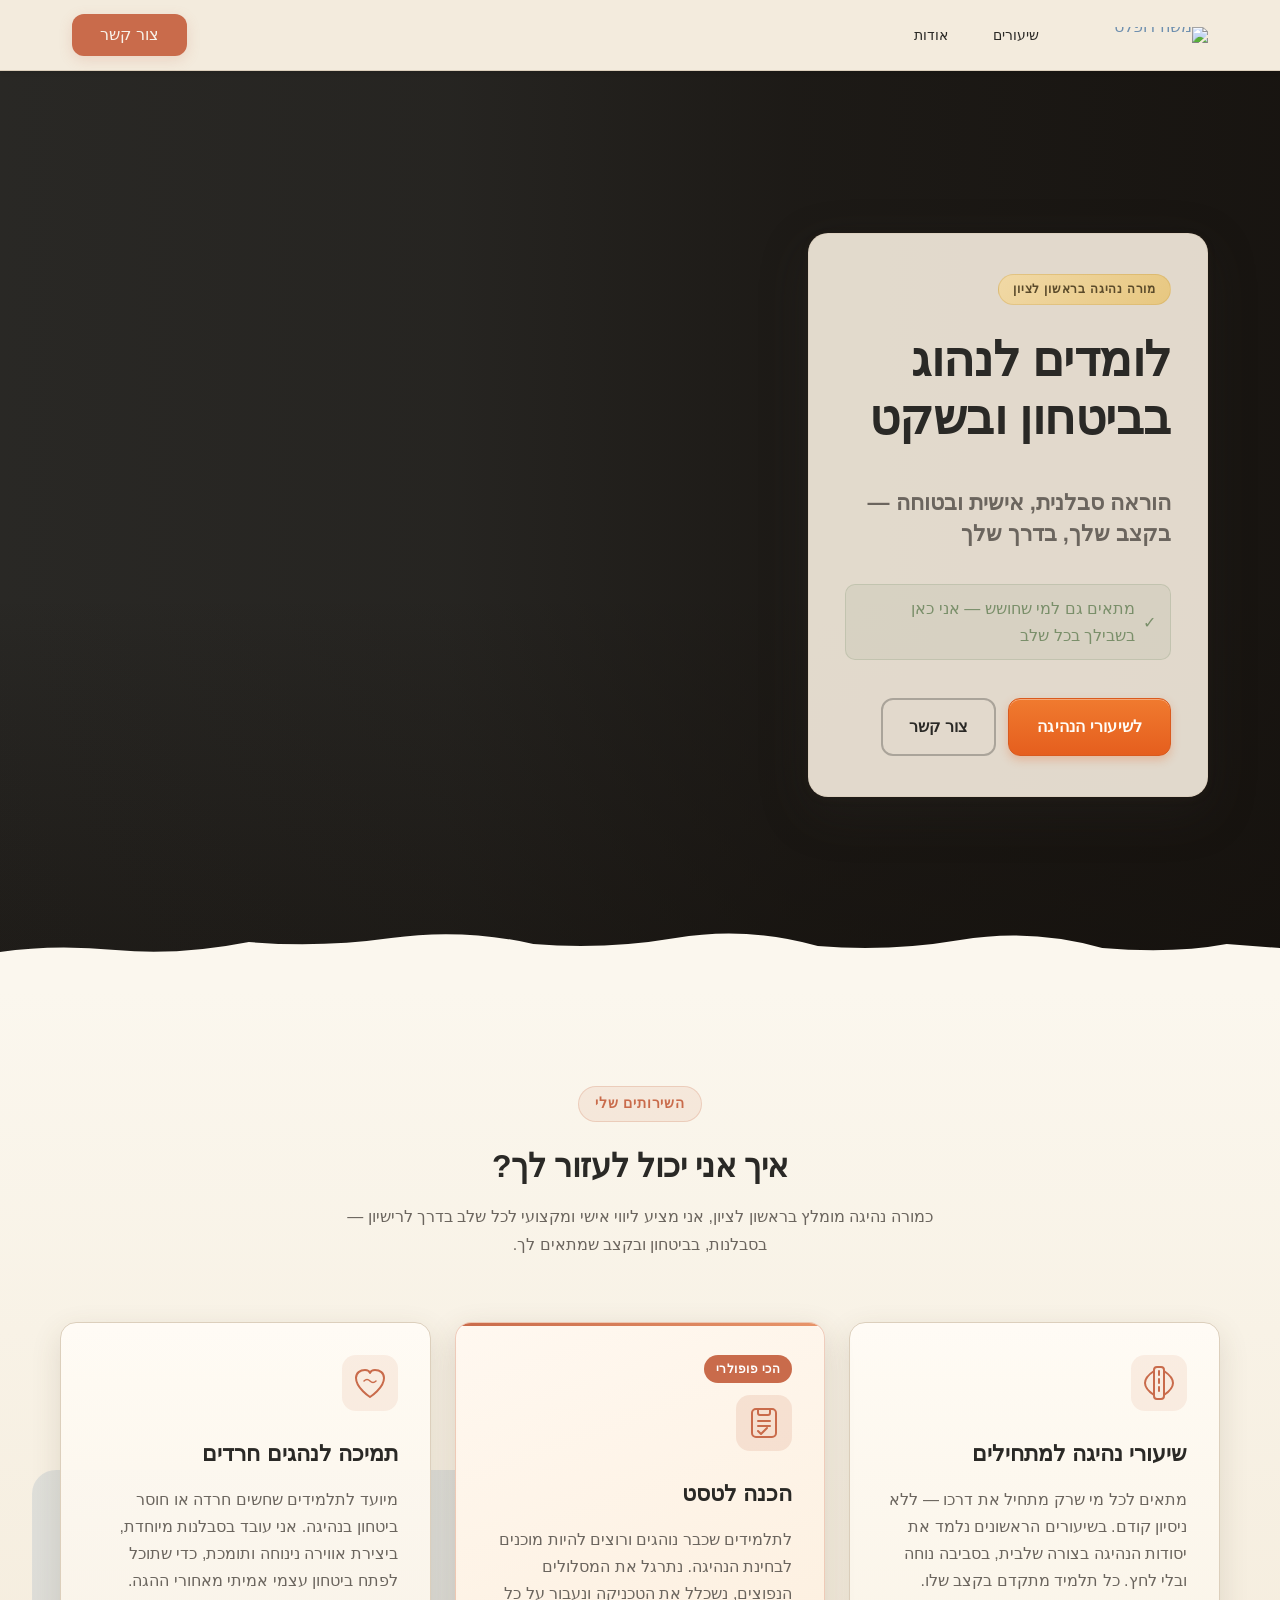
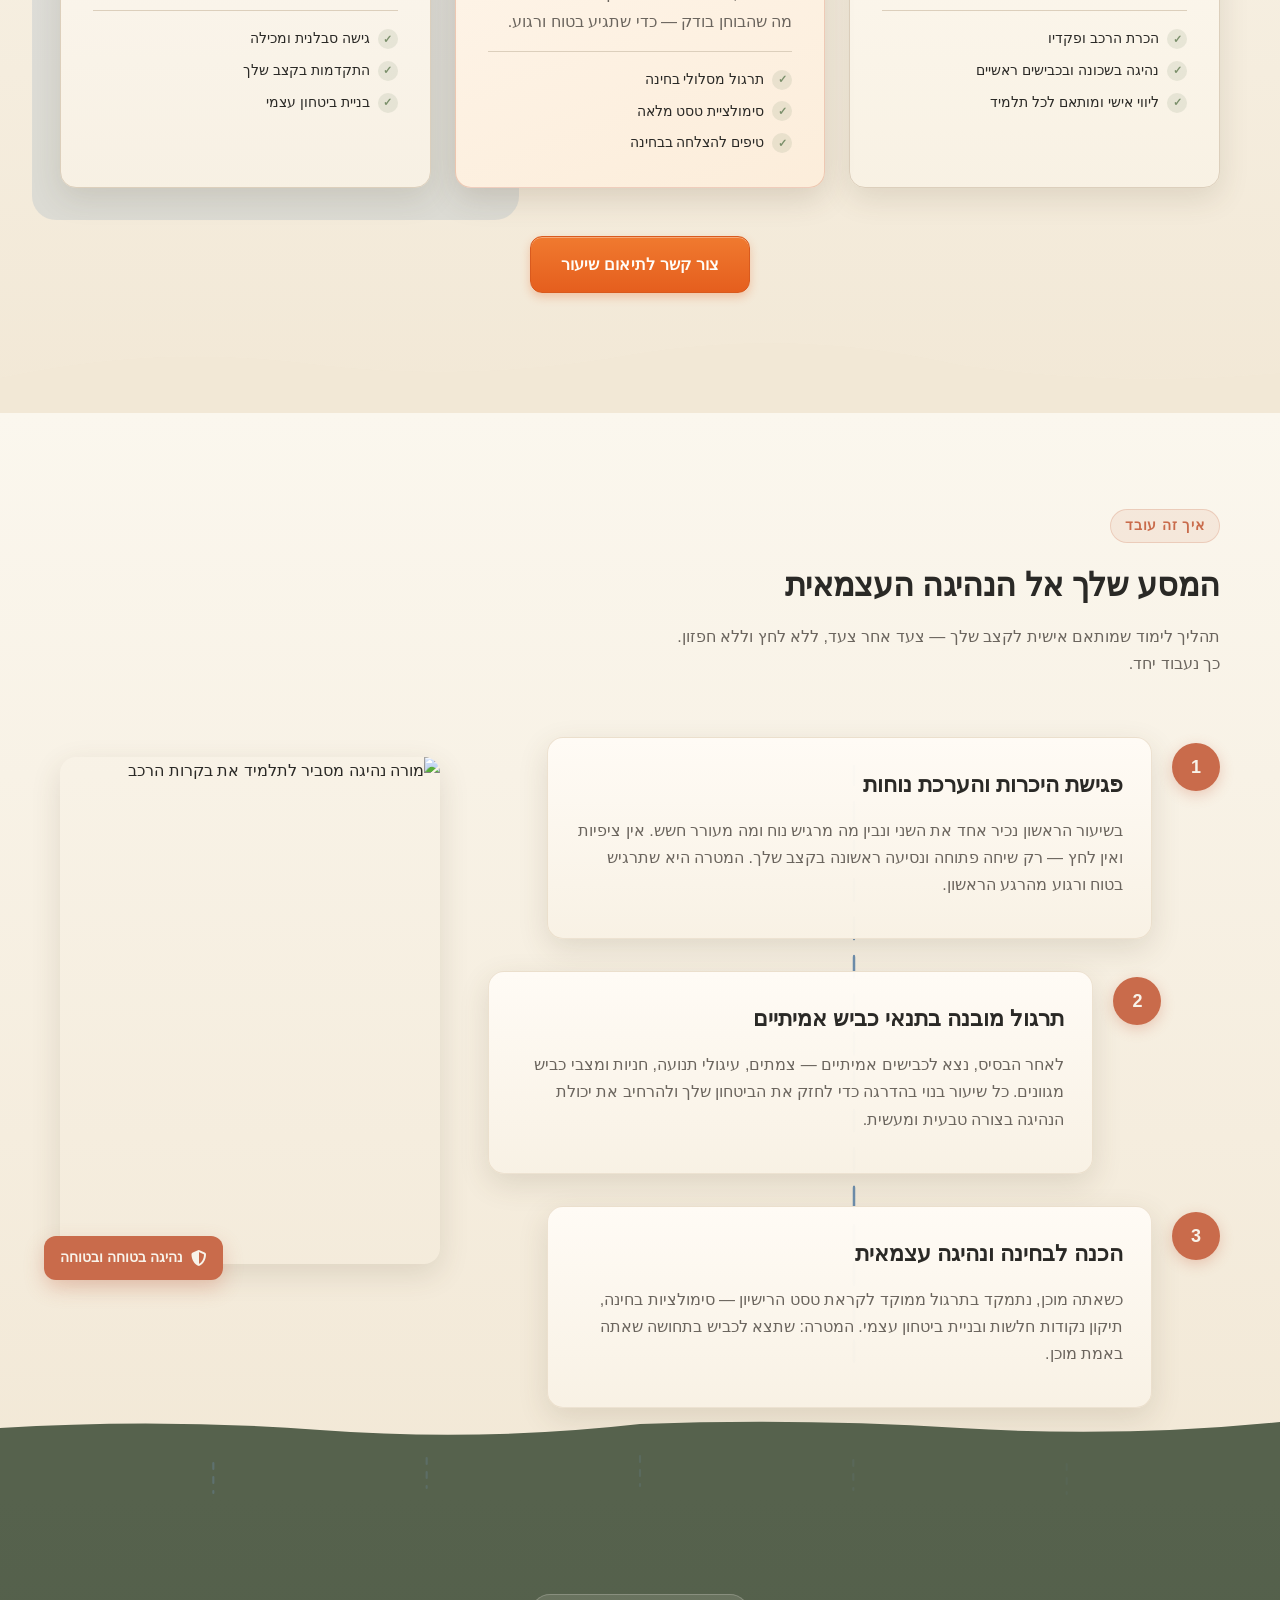
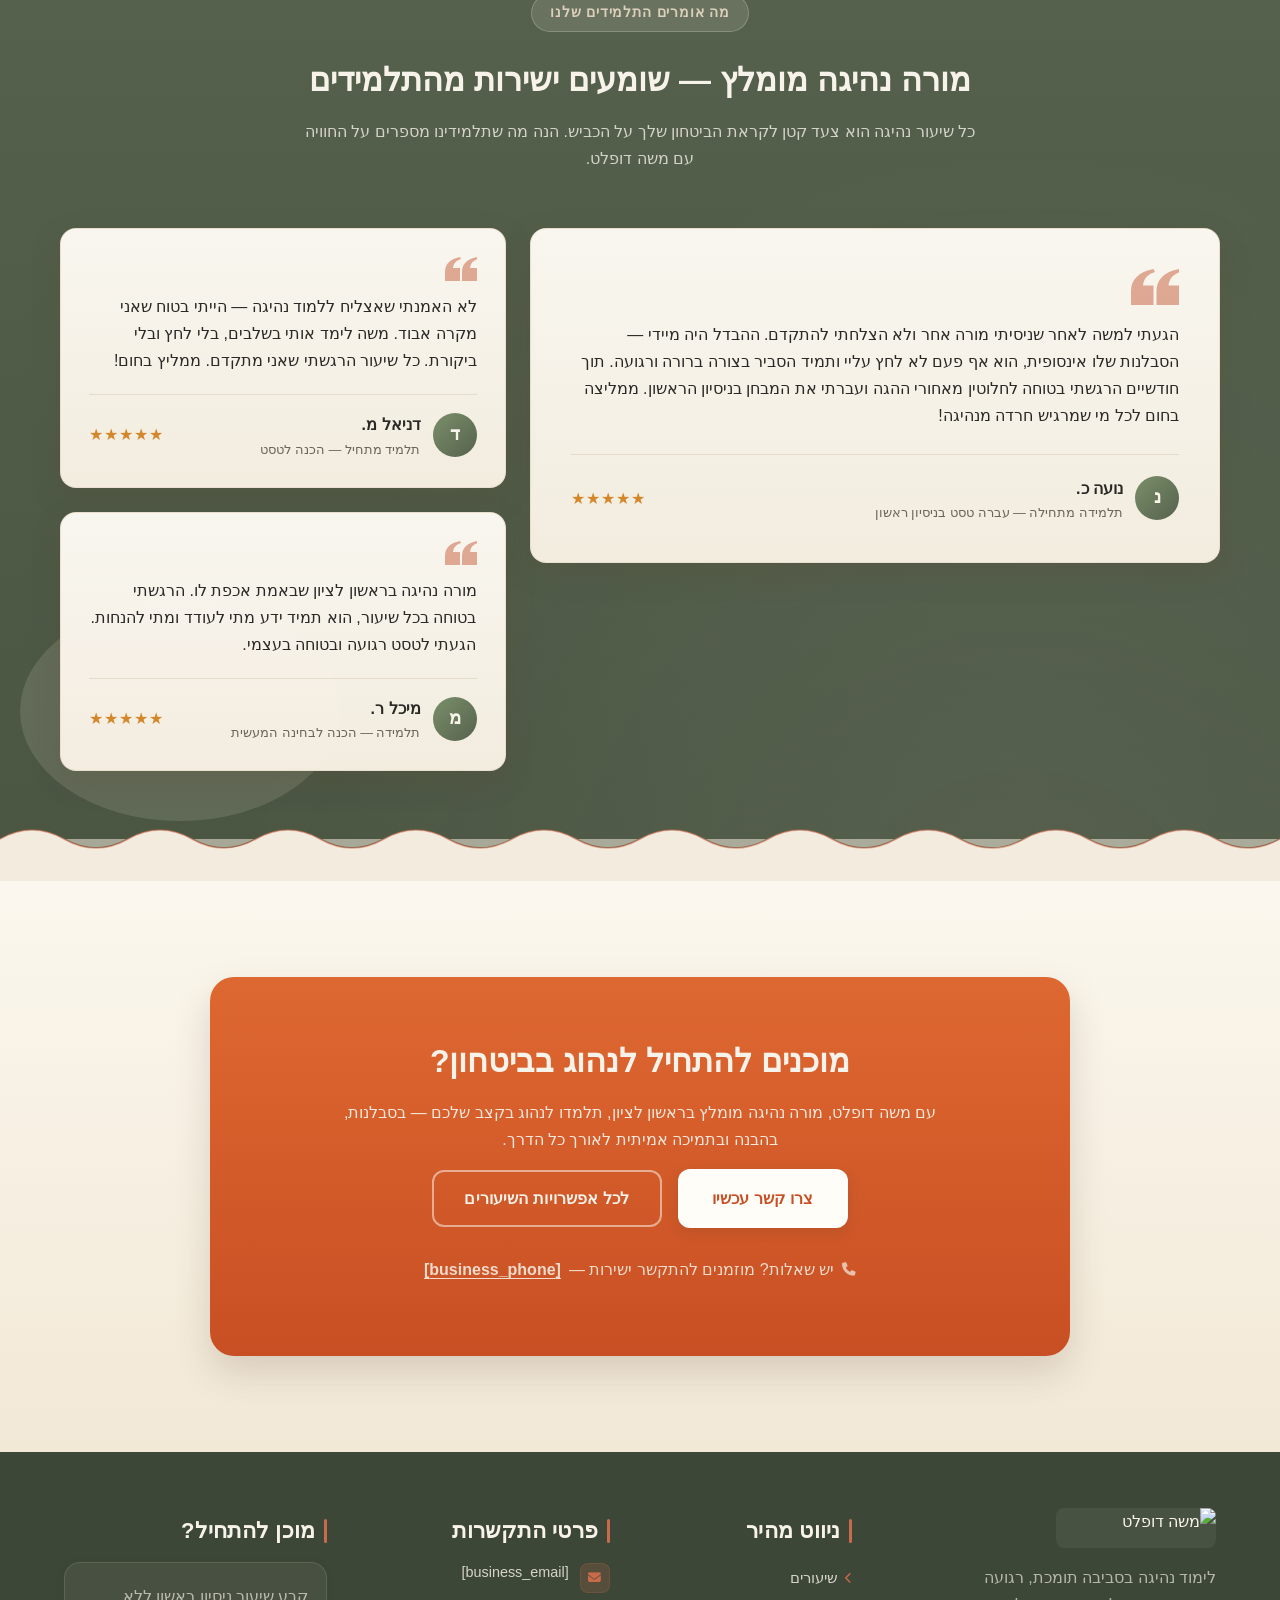
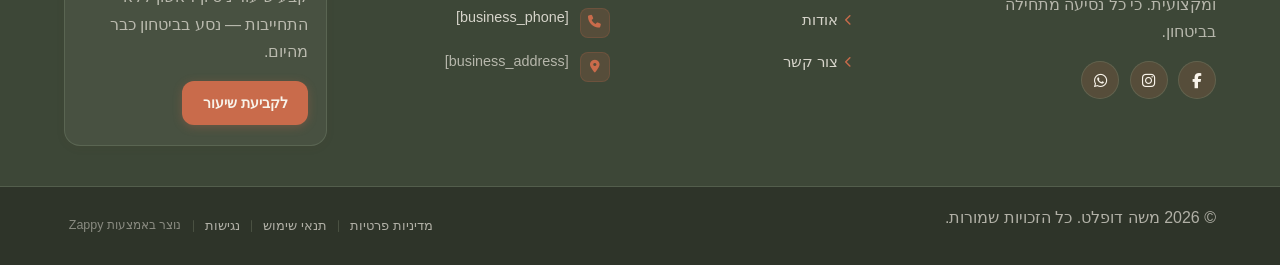
==== public/index.html @ 0f57e38f "Background sync: Progressive GitHub Sync" ====
<!doctype html><html dir="rtl" lang="he"><head><meta charset="UTF-8"><meta content="width=device-width,initial-scale=1" name="viewport"><meta content="index, follow" name="robots"><title>מורה נהיגה בראשון לציון — משה דופלט</title><meta content="רוצה לקבל רישיון נהיגה? משה דופלט, מורה נהיגה מומלץ בראשון לציון, מלמד אותך לנהוג בבטחה ובביטחון עצמי. הצטרף אלינו והתחל את הדרך שלך היום!" name="description"><meta content="מורה נהיגה בראשון לציון, מורה נהיגה מומלץ, משה דופלט מורה נהיגה, שיעורי נהיגה למתחילים" name="keywords"><link href="/assets/favicon.ico" rel="icon" type="image/x-icon"><link href="/assets/favicon-16x16.png" rel="icon" type="image/png" sizes="16x16"><link href="/assets/favicon-32x32.png" rel="icon" type="image/png" sizes="32x32"><link href="/assets/favicon-48x48.png" rel="icon" type="image/png" sizes="48x48"><link href="/assets/favicon-192x192.png" rel="icon" type="image/png" sizes="192x192"><link href="/assets/favicon-512x512.png" rel="icon" type="image/png" sizes="512x512"><link href="/assets/apple-touch-icon.png" rel="apple-touch-icon"><script>!function(){"use strict";var t="1e111e9a-e63c-4c52-bfa1-7cb4ae02877a",e="https://api.zappy5.com/api/analytics/track",a=18e5,n=2592e6,o=!0,i=!0,r=!0;var s=function(){var e="zappy_visitor_"+t,a=null;try{if(a=localStorage.getItem(e)){var o=JSON.parse(a),i=Date.now();if(i-o.created<n)return o.lastSeen=i,localStorage.setItem(e,JSON.stringify(o)),o.id}}catch(t){console.warn("Zappy Analytics: LocalStorage not available")}var r="zv_"+Date.now()+"_"+Math.random().toString(36).substr(2,9);try{localStorage.setItem(e,JSON.stringify({id:r,created:Date.now(),lastSeen:Date.now()}))}catch(t){}return r}(),c=function(){var e="zappy_session_"+t,n=null;try{if(n=sessionStorage.getItem(e)){var o=JSON.parse(n),i=Date.now();if(i-o.timestamp<a)return o.timestamp=i,sessionStorage.setItem(e,JSON.stringify(o)),o.id}}catch(t){console.warn("Zappy Analytics: SessionStorage not available")}var r="zs_"+Date.now()+"_"+Math.random().toString(36).substr(2,9);try{sessionStorage.setItem(e,JSON.stringify({id:r,timestamp:Date.now()}))}catch(t){}return r}();function l(a,n){n=n||{};var o={website_id:t,event_type:a,page_path:window.location.pathname,referrer:document.referrer||"direct",visitor_id:s,session_id:c,metadata:n};if(navigator.sendBeacon){var i=new Blob([JSON.stringify(o)],{type:"application/json"});navigator.sendBeacon(e,i)}else fetch(e,{method:"POST",headers:{"Content-Type":"application/json"},body:JSON.stringify(o),keepalive:!0}).catch(function(t){console.warn("Zappy Analytics: Failed to track event",t)})}o&&l("pageview",{title:document.title,url:window.location.href}),i&&document.addEventListener("click",function(t){var e=t.target;if("BUTTON"===e.tagName||e.closest("button")){var a="BUTTON"===e.tagName?e:e.closest("button");l("click",{element:"button",text:a.textContent.trim().substring(0,100),id:a.id||null,class:a.className||null})}else if("A"===e.tagName||e.closest("a")){var n="A"===e.tagName?e:e.closest("a");l("navigation",{element:"link",text:n.textContent.trim().substring(0,100),href:n.href,external:n.hostname!==window.location.hostname})}},!0),r&&document.addEventListener("submit",function(t){var e=t.target;l("form_submit",{form_id:e.id||null,form_name:e.name||null,form_action:e.action||null,form_method:e.method||"GET"})},!0);var m=Date.now();window.addEventListener("beforeunload",function(){l("page_unload",{time_on_page:Math.floor((Date.now()-m)/1e3),page_path:window.location.pathname})}),window.zappyAnalytics={track:l,getVisitorId:function(){return s},getSessionId:function(){return c}}}()</script><meta content="מורה נהיגה בראשון לציון — משה דופלט" property="og:title"><meta content="רוצה לקבל רישיון נהיגה? משה דופלט, מורה נהיגה מומלץ בראשון לציון, מלמד אותך לנהוג בבטחה ובביטחון עצמי. הצטרף אלינו והתחל את הדרך שלך היום!" property="og:description"><meta content="website" property="og:type"><meta content="he_IL" property="og:locale"><meta content="summary_large_image" name="twitter:card"><meta content="מורה נהיגה בראשון לציון — משה דופלט" name="twitter:title"><meta content="רוצה לקבל רישיון נהיגה? משה דופלט, מורה נהיגה מומלץ בראשון לציון, מלמד אותך לנהוג בבטחה ובביטחון עצמי. הצטרף אלינו והתחל את הדרך שלך היום!" name="twitter:description"><link href="https://cdnjs.cloudflare.com/ajax/libs/font-awesome/6.4.0/css/all.min.css" rel="stylesheet"><link href="/assets/favicon.ico" rel="icon" type="image/x-icon"><link href="/assets/favicon-16x16.png" rel="icon" type="image/png" sizes="16x16"><link href="/assets/favicon-32x32.png" rel="icon" type="image/png" sizes="32x32"><link href="/assets/favicon-48x48.png" rel="icon" type="image/png" sizes="48x48"><link href="/assets/favicon-192x192.png" rel="icon" type="image/png" sizes="192x192"><link href="/assets/favicon-512x512.png" rel="icon" type="image/png" sizes="512x512"><link href="/assets/apple-touch-icon.png" rel="apple-touch-icon"><link href="https://cdn.jsdelivr.net/npm/vanilla-cookieconsent@3/dist/cookieconsent.css" rel="stylesheet"><script src="https://cdn.jsdelivr.net/npm/vanilla-cookieconsent@3/dist/cookieconsent.umd.js"></script><script src="https://cdn.jsdelivr.net/gh/mickidum/acc_toolbar/acctoolbar/acctoolbar.min.js"></script><link href="/styles.css" rel="stylesheet"><style id="zappy-dropdown-submenu-styles">#navMenu li:has(.sub-menu),.nav-menu li:has(.sub-menu),.navbar li:has(.sub-menu),nav li:has(.sub-menu){position:relative}#navMenu .sub-menu,.nav-menu .sub-menu,.navbar .sub-menu,nav .sub-menu{display:block!important;position:absolute!important;top:100%;left:0;min-width:220px;background:#fff;border-radius:8px;box-shadow:0 8px 25px rgba(0,0,0,.15);padding:8px 0;opacity:0;visibility:hidden;transform:translateY(10px);transition:all .3s ease;z-index:1000;list-style:none;pointer-events:none}#navMenu li:hover>.sub-menu,.nav-menu li:hover>.sub-menu,.navbar li:hover>.sub-menu,nav li:hover>.sub-menu{opacity:1!important;visibility:visible!important;transform:translateY(0)!important;pointer-events:auto!important}.sub-menu li{list-style:none;margin:0;padding:0}.sub-menu a{display:block!important;padding:10px 16px!important;color:var(--text-dark,#333)!important;font-weight:500;text-decoration:none;white-space:nowrap;transition:background-color .2s}.sub-menu a:hover{background-color:#f5f5f5}[dir=rtl] .nav-menu .sub-menu,[dir=rtl] .navbar .sub-menu,[dir=rtl] nav .sub-menu,html[lang=ar] .nav-menu .sub-menu,html[lang=ar] .navbar .sub-menu,html[lang=ar] nav .sub-menu,html[lang=he] .nav-menu .sub-menu,html[lang=he] .navbar .sub-menu,html[lang=he] nav .sub-menu{left:auto!important;right:0!important}.sub-menu:empty,.sub-menu:not(:has(li)):not(:has(> a)),.sub-menu:not(:has(li:not(.zappy-hidden-menu-item))):not(:has(> a)){display:none!important;opacity:0!important;visibility:hidden!important;pointer-events:none!important}li:has(.menu-group-title):hover>.sub-menu{opacity:1!important;visibility:visible!important;transform:translateY(0)!important;pointer-events:auto!important}#navMenu>li>.menu-group-title,.nav-menu>li>.menu-group-title{display:inline-block;padding:.5rem 1rem;cursor:default;user-select:none}@media (max-width:768px){#navMenu .sub-menu,.nav-menu .sub-menu,.navbar .sub-menu,nav .sub-menu{position:static!important;transform:none!important;box-shadow:none!important;background:0 0!important;max-height:0;overflow:hidden;opacity:0;visibility:hidden;transition:max-height .3s ease,opacity .3s ease;padding:0!important;border-radius:0!important}.sub-menu.mobile-expanded{max-height:60vh!important;overflow-y:auto!important;opacity:1!important;visibility:visible!important;padding:8px 0 8px 16px!important}[dir=rtl] .sub-menu.mobile-expanded,html[lang=he] .sub-menu.mobile-expanded{padding:8px 16px 8px 0!important}#navMenu li:hover>.sub-menu,.nav-menu li:hover>.sub-menu,.navbar li:hover>.sub-menu,nav li:hover>.sub-menu{opacity:0;visibility:hidden;pointer-events:none}#navMenu li>.sub-menu.mobile-expanded,.nav-menu li>.sub-menu.mobile-expanded,.navbar li>.sub-menu.mobile-expanded,nav li>.sub-menu.mobile-expanded{opacity:1!important;visibility:visible!important;pointer-events:auto!important}#navMenu li:has(.sub-menu),.nav-menu li:has(.sub-menu),.navbar li:has(.sub-menu),nav li:has(.sub-menu){display:flex!important;flex-wrap:wrap!important;align-items:center!important;position:relative!important;min-height:44px!important}#navMenu li:has(.sub-menu)>a,.nav-menu li:has(.sub-menu)>a,.navbar li:has(.sub-menu)>a,nav li:has(.sub-menu)>a{flex:1!important;min-width:0!important}#navMenu li:has(.sub-menu)>.menu-group-title,.nav-menu li:has(.sub-menu)>.menu-group-title,.navbar li:has(.sub-menu)>.menu-group-title,nav li:has(.sub-menu)>.menu-group-title{flex:1!important;min-width:0!important;padding:0!important;line-height:inherit!important}#navMenu li:has(.sub-menu)>.sub-menu,.nav-menu li:has(.sub-menu)>.sub-menu,.navbar li:has(.sub-menu)>.sub-menu,nav li:has(.sub-menu)>.sub-menu{flex-basis:100%!important;width:100%!important}#navMenu li:has(.sub-menu)>a [class*=arrow],#navMenu li:has(.sub-menu)>a [class*=chevron],.nav-menu li:has(.sub-menu)>a .fa-angle-down,.nav-menu li:has(.sub-menu)>a .fa-chevron-down,.nav-menu li:has(.sub-menu)>a [class*=arrow],.nav-menu li:has(.sub-menu)>a [class*=chevron],nav li:has(.sub-menu)>a [class*=arrow],nav li:has(.sub-menu)>a [class*=chevron]{display:none!important;visibility:hidden!important}.mobile-submenu-toggle{display:flex!important;align-items:center!important;justify-content:center!important;width:44px!important;height:auto!important;background:0 0!important;border:none!important;cursor:pointer!important;color:var(--text-dark)!important;position:static!important;flex-shrink:0!important;align-self:stretch!important;z-index:2!important;padding:0!important;margin:0!important}.mobile-submenu-toggle::after{content:''!important;width:0!important;height:0!important;border-left:6px solid transparent!important;border-right:6px solid transparent!important;border-top:7px solid currentColor!important;transition:transform .3s ease!important}.mobile-submenu-toggle.expanded::after{transform:rotate(180deg)!important}.sub-menu a{padding:10px 0!important;display:block!important;color:var(--text-dark)!important}.navbar .sub-menu li a,.zappy-products-dropdown .sub-menu a,nav.navbar .sub-menu li a{color:var(--text-dark)!important}}@media (min-width:769px){.mobile-submenu-toggle{display:none!important}}</style><style id="mobile-lang-menu-deployed-css">@media (max-width:768px){.lang-switcher,.nav-container .lang-switcher,.nav-cta-container .lang-switcher,.nav-ecommerce-icons .lang-switcher,.nav-icons-left .lang-switcher,.navbar .lang-switcher,.navbar .nav-cta-container .lang-switcher{display:none!important}.mobile-lang-menu{width:100%;border-top:1px solid rgba(128,128,128,.2);padding:8px 0 0 0;margin-top:8px}.mobile-lang-toggle{display:flex!important;align-items:center;justify-content:space-between;width:100%;padding:12px 16px;background:0 0;border:none;cursor:pointer;font-size:15px;color:inherit;font-family:inherit}.mobile-lang-toggle::after{content:'';display:inline-block;width:8px;height:8px;border-right:2px solid currentColor;border-bottom:2px solid currentColor;transform:rotate(45deg);transition:transform .3s ease;margin-left:8px}.mobile-lang-toggle.expanded::after{transform:rotate(-135deg)}.mobile-lang-options{max-height:0;overflow:hidden;transition:max-height .3s ease}.mobile-lang-options.expanded{max-height:300px}.mobile-lang-option{display:flex!important;align-items:center;gap:10px;padding:10px 24px;text-decoration:none;color:inherit;font-size:14px;font-family:inherit}.mobile-lang-option:hover{background:rgba(128,128,128,.1)}.mobile-lang-option.active{font-weight:600;opacity:.7;pointer-events:none}.mobile-lang-option img{width:20px;height:20px;border-radius:50%}}@media (min-width:769px){.mobile-lang-menu{display:none!important}}</style><style id="zappy-widget-visibility">#mic-access-tool-box,#mic-access-tool-general-button,#mic-init-access-tool #mic-access-tool-box,#mic-init-access-tool #mic-access-tool-general-button,#mic-init-access-tool .mic-access-tool-general-button,._access-icon,._access-menu,.mic-access-tool-box,.mic-access-tool-general-button,div[id*=mic-access-tool-box]{display:none!important;visibility:hidden!important;opacity:0!important;pointer-events:none!important}</style></head><body><nav class="navbar" dir="rtl"><button aria-label="Menu" class="mobile-toggle" id="mobileToggle"><svg viewBox="0 0 24 24" fill="none" height="24" width="24" class="hamburger-icon"><path d="M3 12h18M3 6h18M3 18h18" stroke="currentColor" stroke-width="2" stroke-linecap="round"></path></svg><svg viewBox="0 0 24 24" fill="none" height="24" width="24" class="close-icon" style="display:none"><path d="M18 6L6 18M6 6l12 12" stroke="currentColor" stroke-width="2" stroke-linecap="round"></path></svg></button><button aria-label="Call" class="phone-header-btn" data-phone="[business_phone]"><svg viewBox="0 0 24 24" fill="currentColor" height="20" width="20"><path d="M22 16.92v3a2 2 0 0 1-2.18 2 19.79 19.79 0 0 1-8.63-3.07 19.5 19.5 0 0 1-6-6 19.79 19.79 0 0 1-3.07-8.67A2 2 0 0 1 4.11 2h3a2 2 0 0 1 2 1.72 12.84 12.84 0 0 0 .7 2.81 2 2 0 0 1-.45 2.11L8.09 9.91a16 16 0 0 0 6 6l1.27-1.27a2 2 0 0 1 2.11-.45 12.84 12.84 0 0 0 2.81.7A2 2 0 0 1 22 16.92z"></path></svg></button><div class="nav-container"><div class="nav-right-group"><div class="nav-brand"><a href="/" class="logo-link"><img alt="משה דופלט" src="/assets/logo.webp" class="logo"></a></div><ul class="nav-menu" id="navMenu"><li><a href="/lessons">שיעורים</a></li><li><a href="/about">אודות</a></li></ul></div><div class="nav-cta-container"><a href="/contact" class="nav-cta-btn">צור קשר</a></div></div></nav><script>window.addEventListener("load",function(){const e=document.querySelector(".navbar, nav, header");if(!e)return void console.log("[Navbar] Navbar element not found");let t=document.getElementById("mobileToggle")||document.querySelector(".mobile-toggle")||document.querySelector(".hamburger")||document.querySelector(".hamburger-menu")||document.querySelector(".menu-toggle")||document.querySelector(".burger-menu")||document.querySelector('[aria-label="Menu"]')||document.querySelector('[aria-label="תפריט"]');const o=document.querySelector(".phone-header-btn"),n=window.getComputedStyle(e);let r=n.backgroundColor;if(console.log("[Navbar] Initial navbar background:",r),"transparent"===r||"rgba(0, 0, 0, 0)"===r||r.startsWith("rgba")&&r.includes(", 0)")){const e=n.backgroundImage;if(e&&"none"!==e)console.log("[Navbar] Navbar has background image/gradient, using dark text"),r="rgb(240, 240, 240)";else{const e=window.getComputedStyle(document.body).backgroundColor;console.log("[Navbar] Navbar transparent, using body background:",e),r=e}}const i=r.match(/\d+/g);if(i&&i.length>=3){const e=(.299*parseInt(i[0])+.587*parseInt(i[1])+.114*parseInt(i[2]))/255;console.log("[Navbar] Mobile button colors preserved from Claude CSS (luminance:",e.toFixed(2)+")");const n=document.createElement("style");n.id="zappy-mobile-nav-fix";document.documentElement.lang;document.documentElement.dir,n.textContent='\n        /* Hide mobile buttons on desktop, show only on mobile */\n        @media (min-width: 769px) {\n          .mobile-toggle,\n          .phone-header-btn {\n            display: none !important;\n          }\n        }\n        \n        /* Show and position mobile buttons correctly on mobile */\n        @media (max-width: 768px) {\n          .mobile-toggle,\n          .phone-header-btn {\n            position: absolute !important;\n            top: 50% !important;\n            transform: translateY(-50%) !important;\n            z-index: 1001 !important;\n            display: flex !important;\n            align-items: center !important;\n            justify-content: center !important;\n            width: 36px !important;\n            height: 36px !important;\n            border-radius: 50% !important;\n            border: none !important;\n            cursor: pointer !important;\n            padding: 6px !important;\n            background: none !important;\n            color: var(--nav-text, var(--text-dark)) !important;\n          }\n          \n          /* LTR positioning (default): hamburger LEFT, phone RIGHT */\n          html:not([dir="rtl"]):not([lang="he"]):not([lang="ar"]) .mobile-toggle,\n          html[dir="ltr"] .mobile-toggle {\n            left: 12px !important;\n            right: auto !important;\n          }\n          html:not([dir="rtl"]):not([lang="he"]):not([lang="ar"]) .phone-header-btn,\n          html[dir="ltr"] .phone-header-btn {\n            right: 12px !important;\n            left: auto !important;\n          }\n          \n          /* RTL positioning: hamburger RIGHT, phone LEFT */\n          html[dir="rtl"] .mobile-toggle,\n          html[lang="he"] .mobile-toggle,\n          html[lang="ar"] .mobile-toggle {\n            right: 12px !important;\n            left: auto !important;\n          }\n          html[dir="rtl"] .phone-header-btn,\n          html[lang="he"] .phone-header-btn,\n          html[lang="ar"] .phone-header-btn {\n            left: 12px !important;\n            right: auto !important;\n          }\n          \n          /* CRITICAL: Ensure nav-container has min-height on mobile */\n          /* All children are positioned absolutely/fixed on mobile, so height:auto collapses to 0 */\n          .nav-container {\n            min-height: 70px !important;\n            position: relative !important;\n          }\n          \n          /* Ensure SVG icons are properly sized and inherit color */\n          .mobile-toggle svg,\n          .phone-header-btn svg {\n            width: 24px !important;\n            height: 24px !important;\n            /* Don\'t force display - let JavaScript control hamburger/close toggle */\n          }\n          \n          /* Reset nav-cta-container on mobile - remove desktop box-shadow/padding */\n          /* that creates a visible ghost box when CTA button is hidden */\n          .nav-cta-container {\n            box-shadow: none !important;\n            padding: 0 !important;\n          }\n          \n          /* Hide nav-cta-container entirely on mobile when there\'s no lang-switcher */\n          /* (only the CTA button is inside, and it\'s hidden on mobile) */\n          .nav-cta-container:not(:has(.lang-switcher)) {\n            display: none !important;\n          }\n          \n          /* CRITICAL: Prevent hero image fade gradient from bleeding over headline text */\n          /* The .image-fade-gradient has bottom: -30px (extends below parent) */\n          /* On mobile stacked layout, this overlaps the h1 text below the image */\n          .hero-image-column {\n            overflow: hidden !important;\n          }\n          .image-fade-gradient {\n            bottom: 0 !important;\n          }\n          \n          /* Hide desktop language switcher on mobile - hamburger menu handles it */\n          /* High specificity to override stored CSS */\n          .lang-switcher,\n          .nav-cta-container .lang-switcher,\n          .nav-container .lang-switcher,\n          .navbar .lang-switcher,\n          .navbar .nav-cta-container .lang-switcher {\n            display: none !important;\n          }\n        }\n      ';const r=document.getElementById("zappy-mobile-nav-fix");r&&r.remove(),document.head.appendChild(n),console.log("[Navbar] Critical CSS injected for mobile nav positioning");const l=window.innerWidth<=768;if(t){const e=t.querySelector(".hamburger-icon"),o=t.querySelector(".close-icon");e&&(e.style.setProperty("width","24px","important"),e.style.setProperty("height","24px","important"),e.style.setProperty("display","block","important")),o&&(o.style.setProperty("width","24px","important"),o.style.setProperty("height","24px","important"),o.style.setProperty("display","none","important")),l?(t.style.setProperty("position","absolute","important"),t.style.setProperty("top","50%","important"),t.style.setProperty("transform","translateY(-50%)","important"),t.style.setProperty("z-index","1001","important"),t.style.removeProperty("left"),t.style.removeProperty("right"),console.log("[Navbar] Mobile toggle positioning applied (mobile viewport)")):(t.style.removeProperty("position"),t.style.removeProperty("top"),t.style.removeProperty("transform"),t.style.removeProperty("z-index"),t.style.removeProperty("left"),t.style.removeProperty("right"),console.log("[Navbar] Desktop viewport - cleared mobile toggle inline positioning"))}if(o){const e=o.querySelector("svg");e&&(e.style.width="24px",e.style.height="24px",e.setAttribute("width","24"),e.setAttribute("height","24")),l?(o.style.setProperty("position","absolute","important"),o.style.setProperty("top","50%","important"),o.style.setProperty("transform","translateY(-50%)","important"),o.style.setProperty("z-index","1001","important"),o.style.removeProperty("left"),o.style.removeProperty("right"),console.log("[Navbar] Phone button positioning applied (mobile viewport)")):(o.style.removeProperty("position"),o.style.removeProperty("top"),o.style.removeProperty("transform"),o.style.removeProperty("z-index"),o.style.removeProperty("left"),o.style.removeProperty("right"),console.log("[Navbar] Desktop viewport - cleared phone button inline positioning"))}}else console.log("[Navbar] Could not parse background color:",r);t=document.getElementById("mobileToggle")||document.querySelector(".mobile-toggle")||document.querySelector(".hamburger")||document.querySelector(".hamburger-menu")||document.querySelector(".menu-toggle")||document.querySelector(".burger-menu")||document.querySelector('[aria-label="Menu"]')||document.querySelector('[aria-label="תפריט"]');const l=document.getElementById("navMenu")||document.querySelector(".nav-menu")||document.querySelector(".nav-links")||document.querySelector("nav ul:not(.submenu)");if(!t||!l)return void console.log("[Navbar] Mobile toggle or menu not found:",{toggle:!!t,menu:!!l});l.id||(l.id="navMenu"),console.log("[Navbar] Initializing mobile menu...");const a=t.cloneNode(!0);t.parentNode.replaceChild(a,t),a.addEventListener("click",function(e){e.preventDefault(),e.stopPropagation();const t=this.querySelector(".hamburger-icon"),o=this.querySelector(".close-icon");l.classList.contains("active")?(l.classList.remove("active"),t&&t.style.setProperty("display","block","important"),o&&o.style.setProperty("display","none","important"),document.body.style.overflow="",console.log("[Navbar] Menu closed")):(l.classList.add("active"),t&&t.style.setProperty("display","none","important"),o&&o.style.setProperty("display","block","important"),document.body.style.overflow="hidden",console.log("[Navbar] Menu opened"))}),l.querySelectorAll("a").forEach(function(e){e.addEventListener("click",function(){if("#"===this.getAttribute("href"))return;const e=a.querySelector(".hamburger-icon"),t=a.querySelector(".close-icon");l.classList.remove("active"),e&&e.style.setProperty("display","block","important"),t&&t.style.setProperty("display","none","important"),document.body.style.overflow="",console.log("[Navbar] Menu closed (link clicked)")})});var s=l.querySelectorAll(".dropdown-toggle");s.forEach(function(e){e.addEventListener("click",function(e){e.preventDefault(),e.stopPropagation();var t=this.closest(".nav-dropdown");t&&(t.parentNode.querySelectorAll(".nav-dropdown.open").forEach(function(e){e!==t&&e.classList.remove("open")}),t.classList.toggle("open"),console.log("[Navbar] Dropdown toggled:",t.classList.contains("open")?"open":"closed"))})}),document.addEventListener("click",function(e){e.target.closest(".nav-dropdown")||document.querySelectorAll(".nav-dropdown.open").forEach(function(e){e.classList.remove("open")})}),console.log("[Navbar] Dropdown handlers initialized for "+s.length+" dropdowns"),o&&o.addEventListener("click",function(){const e=document.querySelectorAll('a[href^="tel:"]'),t=e.length>0?e[0].getAttribute("href").replace("tel:",""):"[business_phone]";window.location.href="tel:"+t,console.log("[Navbar] Phone button clicked")}),console.log("[Navbar] Mobile menu initialized successfully");const p=function(){const e=document.querySelector(".whatsapp-float");e&&(window.innerWidth>=769?(e.style.setProperty("display","none","important"),e.style.setProperty("visibility","hidden","important"),e.style.setProperty("opacity","0","important"),e.style.setProperty("pointer-events","none","important"),console.log("[WhatsApp] Button hidden on desktop")):(e.style.removeProperty("display"),e.style.removeProperty("visibility"),e.style.removeProperty("opacity"),e.style.removeProperty("pointer-events"),console.log("[WhatsApp] Button visible on mobile")))};let c;p(),window.addEventListener("resize",function(){clearTimeout(c),c=setTimeout(p,100)})})</script><main><section class="index-hero-section" data-layout-spec="בית-hero" dir="rtl" data-hero-type="fullscreen-scrim"><div class="index-hero-bg"><img alt="מורה נהיגה משה דופלט מלמד תלמיד בתוך הרכב בשיעור נהיגה אישי" src="" data-context="Natural-light in-car photography showing a warm teaching moment: a calm, friendly male driving instructor in his 50s sitting in the passenger seat of a modern car, gently pointing toward the road ahead while a young nervous student driver grips the steering wheel. Warm golden-hour sunlight streams through the windshield, creating a reassuring and supportive atmosphere. Israeli urban street visible through the windshield. Soft bokeh background, warm lens tone, realistic and human." data-placeholder="index-hero-image-1" height="700" width="1200" data-hero-bg="true"></div><div class="index-hero-scrim" aria-hidden="true"></div><div class="index-hero-container"><div class="index-hero-card"><span class="index-hero-badge">מורה נהיגה בראשון לציון</span><h1 class="index-hero-h1">לומדים לנהוג<br>בביטחון ובשקט</h1><h3 class="index-hero-subtitle">הוראה סבלנית, אישית ובטוחה —<br>בקצב שלך, בדרך שלך</h3><p class="index-hero-reassurance"><span class="index-hero-reassurance-icon" aria-hidden="true">✓</span>מתאים גם למי שחושש — אני כאן בשבילך בכל שלב</p><div class="index-hero-ctas"><a href="/lessons" class="index-hero-btn-primary">לשיעורי הנהיגה</a><a href="/contact" class="index-hero-btn-secondary">צור קשר</a></div></div></div><div class="index-hero-divider-wrapper"><svg viewBox="0 0 1440 90" aria-hidden="true" xmlns="http://www.w3.org/2000/svg" data-no-icon-edit="true" preserveAspectRatio="none"><path d="M0,90 L0,52 Q60,44 130,50 T280,42 Q360,48 440,38 T600,44 Q680,50 760,38 T920,46 Q1000,52 1080,40 T1240,48 Q1320,54 1380,44 L1440,48 L1440,90 Z" fill="#FBF7EE"></path></svg></div></section><section class="index-services-section" data-layout-spec="בית-services" dir="rtl"><div class="index-services-container"><div class="index-services-intro"><span class="index-services-eyebrow">השירותים שלי</span><h2 class="index-services-title">איך אני יכול לעזור לך?</h2><p class="index-services-subtitle">כמורה נהיגה מומלץ בראשון לציון, אני מציע ליווי אישי ומקצועי לכל שלב בדרך לרישיון — בסבלנות, בביטחון ובקצב שמתאים לך.</p></div><div class="index-services-cluster"><div class="index-services-backplate" aria-hidden="true"></div><div class="index-services-cards"><article class="index-services-card"><div class="index-services-card-icon"><svg viewBox="0 0 44 44" aria-hidden="true" xmlns="http://www.w3.org/2000/svg" fill="none" height="44" width="44" data-element-type="icon" data-icon-type="svg"><rect fill="none" height="32" rx="3" stroke="currentColor" stroke-width="2" width="10" x="17" y="6"></rect><line stroke="currentColor" stroke-linecap="round" stroke-width="2" x1="22" x2="22" y1="10" y2="14"></line><line stroke="currentColor" stroke-linecap="round" stroke-width="2" x1="22" x2="22" y1="18" y2="22"></line><line stroke="currentColor" stroke-linecap="round" stroke-width="2" x1="22" x2="22" y1="26" y2="30"></line><path d="M17 10 Q8 16 8 22 Q8 28 17 34" fill="none" stroke="currentColor" stroke-width="2" stroke-linecap="round"></path><path d="M27 10 Q36 16 36 22 Q36 28 27 34" fill="none" stroke="currentColor" stroke-width="2" stroke-linecap="round"></path></svg></div><div class="index-services-card-body"><h3 class="index-services-card-title">שיעורי נהיגה למתחילים</h3><p class="index-services-card-desc">מתאים לכל מי שרק מתחיל את דרכו — ללא ניסיון קודם. בשיעורים הראשונים נלמד את יסודות הנהיגה בצורה שלבית, בסביבה נוחה ובלי לחץ. כל תלמיד מתקדם בקצב שלו.</p><ul class="index-services-card-features"><li><span class="index-services-check" aria-hidden="true">✓</span>הכרת הרכב ופקדיו</li><li><span class="index-services-check" aria-hidden="true">✓</span>נהיגה בשכונה ובכבישים ראשיים</li><li><span class="index-services-check" aria-hidden="true">✓</span>ליווי אישי ומותאם לכל תלמיד</li></ul></div></article><article class="index-services-card index-services-card--featured"><div class="index-services-card-badge">הכי פופולרי</div><div class="index-services-card-icon"><svg viewBox="0 0 44 44" aria-hidden="true" xmlns="http://www.w3.org/2000/svg" fill="none" height="44" width="44" data-element-type="icon" data-icon-type="svg"><rect fill="none" height="28" rx="4" stroke="currentColor" stroke-width="2" width="24" x="10" y="8"></rect><path d="M16 8 L16 12 Q16 14 18 14 L26 14 Q28 14 28 12 L28 8" fill="none" stroke="currentColor" stroke-width="2" stroke-linecap="round"></path><line stroke="currentColor" stroke-linecap="round" stroke-width="2" x1="16" x2="28" y1="20" y2="20"></line><line stroke="currentColor" stroke-linecap="round" stroke-width="2" x1="16" x2="28" y1="25" y2="25"></line><path d="M16 30 L19 33 L25 27" stroke="currentColor" stroke-width="2" stroke-linecap="round" stroke-linejoin="round"></path></svg></div><div class="index-services-card-body"><h3 class="index-services-card-title">הכנה לטסט</h3><p class="index-services-card-desc">לתלמידים שכבר נוהגים ורוצים להיות מוכנים לבחינת הנהיגה. נתרגל את המסלולים הנפוצים, נשכלל את הטכניקה ונעבור על כל מה שהבוחן בודק — כדי שתגיע בטוח ורגוע.</p><ul class="index-services-card-features"><li><span class="index-services-check" aria-hidden="true">✓</span>תרגול מסלולי בחינה</li><li><span class="index-services-check" aria-hidden="true">✓</span>סימולציית טסט מלאה</li><li><span class="index-services-check" aria-hidden="true">✓</span>טיפים להצלחה בבחינה</li></ul></div></article><article class="index-services-card"><div class="index-services-card-icon"><svg viewBox="0 0 44 44" aria-hidden="true" xmlns="http://www.w3.org/2000/svg" fill="none" height="44" width="44" data-element-type="icon" data-icon-type="svg"><path d="M22 36 C22 36 8 27 8 17 C8 12 12 9 17 9 C19.5 9 21.5 10.5 22 12 C22.5 10.5 24.5 9 27 9 C32 9 36 12 36 17 C36 27 22 36 22 36Z" fill="none" stroke="currentColor" stroke-width="2" stroke-linejoin="round"></path><path d="M16 20 Q19 17 22 20 Q25 23 28 20" fill="none" stroke="currentColor" stroke-width="1.5" stroke-linecap="round"></path></svg></div><div class="index-services-card-body"><h3 class="index-services-card-title">תמיכה לנהגים חרדים</h3><p class="index-services-card-desc">מיועד לתלמידים שחשים חרדה או חוסר ביטחון בנהיגה. אני עובד בסבלנות מיוחדת, ביצירת אווירה נינוחה ותומכת, כדי שתוכל לפתח ביטחון עצמי אמיתי מאחורי ההגה.</p><ul class="index-services-card-features"><li><span class="index-services-check" aria-hidden="true">✓</span>גישה סבלנית ומכילה</li><li><span class="index-services-check" aria-hidden="true">✓</span>התקדמות בקצב שלך</li><li><span class="index-services-check" aria-hidden="true">✓</span>בניית ביטחון עצמי</li></ul></div></article></div></div><div class="index-services-cta"><a href="#contact" class="index-services-btn-primary">צור קשר לתיאום שיעור</a></div></div><div class="index-services-divider-wrapper"><svg viewBox="0 0 1440 90" aria-hidden="true" xmlns="http://www.w3.org/2000/svg" data-no-icon-edit="true" preserveAspectRatio="none"><path d="M0,90 L0,55 Q180,20 360,42 Q540,60 720,30 Q900,5 1080,42 Q1260,65 1440,50 L1440,90 Z" fill="#F2E8D6"></path></svg></div></section><section class="index-process-section" data-layout-spec="בית-process" dir="rtl"><div class="index-process-container"><div class="index-process-intro"><span class="index-process-eyebrow">איך זה עובד</span><h2 class="index-process-heading">המסע שלך אל הנהיגה העצמאית</h2><p class="index-process-subtext">תהליך לימוד שמותאם אישית לקצב שלך — צעד אחר צעד, ללא לחץ וללא חפזון. כך נעבוד יחד.</p></div><div class="index-process-layout"><div class="index-process-steps"><div class="index-process-lane" aria-hidden="true"><svg viewBox="0 0 4 320" aria-hidden="true" xmlns="http://www.w3.org/2000/svg" data-no-icon-edit="true" preserveAspectRatio="none" fill="none"><line stroke="#6E8FAF" stroke-linecap="round" stroke-width="2.5" x1="2" x2="2" y1="0" y2="320" stroke-dasharray="10 10"></line></svg></div><div class="index-process-step index-process-step--right"><div class="index-process-step-marker"><span class="index-process-step-number">1</span></div><div class="card-default index-process-step-card"><h3 class="index-process-step-title">פגישת היכרות והערכת נוחות</h3><p>בשיעור הראשון נכיר אחד את השני ונבין מה מרגיש נוח ומה מעורר חשש. אין ציפיות ואין לחץ — רק שיחה פתוחה ונסיעה ראשונה בקצב שלך. המטרה היא שתרגיש בטוח ורגוע מהרגע הראשון.</p></div></div><div class="index-process-step index-process-step--left"><div class="index-process-step-marker"><span class="index-process-step-number">2</span></div><div class="card-default index-process-step-card"><h3 class="index-process-step-title">תרגול מובנה בתנאי כביש אמיתיים</h3><p>לאחר הבסיס, נצא לכבישים אמיתיים — צמתים, עיגולי תנועה, חניות ומצבי כביש מגוונים. כל שיעור בנוי בהדרגה כדי לחזק את הביטחון שלך ולהרחיב את יכולת הנהיגה בצורה טבעית ומעשית.</p></div></div><div class="index-process-step index-process-step--right"><div class="index-process-step-marker"><span class="index-process-step-number">3</span></div><div class="card-default index-process-step-card"><h3 class="index-process-step-title">הכנה לבחינה ונהיגה עצמאית</h3><p>כשאתה מוכן, נתמקד בתרגול ממוקד לקראת טסט הרישיון — סימולציות בחינה, תיקון נקודות חלשות ובניית ביטחון עצמי. המטרה: שתצא לכביש בתחושה שאתה באמת מוכן.</p></div></div></div><div class="index-process-image-tile"><img alt="מורה נהיגה מסביר לתלמיד את בקרות הרכב" src="" class="index-process-img" data-context="A warm, candid photo of a friendly male driving instructor sitting in the passenger seat of a car, pointing at the dashboard controls and explaining something to a young student driver. The car interior is visible, with a calm street visible through the windshield. Natural daylight, warm tones, reassuring and supportive atmosphere. Israeli setting." data-placeholder="index-process-image-1" height="560" width="480"><div class="index-process-image-badge"><i class="fa-solid fa-shield-halved" aria-hidden="true"></i><span>נהיגה בטוחה ובטוחה</span></div></div></div></div><div class="index-process-divider-wrapper"><svg viewBox="0 0 1200 90" aria-hidden="true" xmlns="http://www.w3.org/2000/svg" data-no-icon-edit="true" preserveAspectRatio="none"><defs><linearGradient id="processDividerGrad" x1="0" x2="0" y1="0" y2="1"><stop offset="0%" stop-color="#F2E8D6" stop-opacity="0"></stop><stop offset="100%" stop-color="#56624D" stop-opacity="1"></stop></linearGradient></defs><path d="M0,90 L0,20 Q150,10 300,22 T600,16 Q750,10 900,20 T1200,14 L1200,90 Z" fill="var(--bg-dark)"></path><line stroke="#6E8FAF" stroke-linecap="round" stroke-width="2" x1="200" x2="200" y1="55" y2="85" stroke-dasharray="6 8" opacity="0.35"></line><line stroke="#6E8FAF" stroke-linecap="round" stroke-width="2" x1="400" x2="400" y1="50" y2="80" stroke-dasharray="6 8" opacity="0.25"></line><line stroke="#6E8FAF" stroke-linecap="round" stroke-width="2" x1="600" x2="600" y1="48" y2="78" stroke-dasharray="6 8" opacity="0.18"></line><line stroke="#6E8FAF" stroke-linecap="round" stroke-width="2" x1="800" x2="800" y1="52" y2="82" stroke-dasharray="6 8" opacity="0.12"></line><line stroke="#6E8FAF" stroke-linecap="round" stroke-width="2" x1="1000" x2="1000" y1="56" y2="86" stroke-dasharray="6 8" opacity="0.07"></line></svg></div></section><section class="index-testimonials-section" data-layout-spec="בית-testimonials" dir="rtl"><div class="its-container"><div class="its-header"><span class="its-eyebrow">מה אומרים התלמידים שלנו</span><h2 class="its-title">מורה נהיגה מומלץ — שומעים ישירות מהתלמידים</h2><p class="its-intro">כל שיעור נהיגה הוא צעד קטן לקראת הביטחון שלך על הכביש. הנה מה שתלמידינו מספרים על החוויה עם משה דופלט.</p></div><div class="its-cluster"><div class="its-oval-backplate" aria-hidden="true"></div><article class="its-card its-card--large"><div class="its-quote-mark" aria-hidden="true"><svg viewBox="0 0 48 36" aria-hidden="true" xmlns="http://www.w3.org/2000/svg" data-no-icon-edit="true" fill="none" height="36" width="48"><path d="M0 36V22.5C0 10.5 7.5 3 22.5 0L24 3C16.5 5.25 12.75 9.75 12 16.5H22.5V36H0ZM25.5 36V22.5C25.5 10.5 33 3 48 0L49.5 3C42 5.25 38.25 9.75 37.5 16.5H48V36H25.5Z" fill="currentColor"></path></svg></div><blockquote class="its-quote"><p>הגעתי למשה לאחר שניסיתי מורה אחר ולא הצלחתי להתקדם. ההבדל היה מיידי — הסבלנות שלו אינסופית, הוא אף פעם לא לחץ עליי ותמיד הסביר בצורה ברורה ורגועה. תוך חודשיים הרגשתי בטוחה לחלוטין מאחורי ההגה ועברתי את המבחן בניסיון הראשון. ממליצה בחום לכל מי שמרגיש חרדה מנהיגה!</p></blockquote><footer class="its-card-footer"><div class="its-avatar" aria-hidden="true"><span>נ</span></div><div class="its-student-info"><strong class="its-student-name">נועה כ.</strong><span class="its-student-label">תלמידה מתחילה — עברה טסט בניסיון ראשון</span></div><div class="its-stars" aria-label="דירוג 5 מתוך 5 כוכבים"><span aria-hidden="true">★★★★★</span></div></footer></article><div class="its-cards-stack"><article class="its-card its-card--small"><div class="its-quote-mark its-quote-mark--small" aria-hidden="true"><svg viewBox="0 0 48 36" aria-hidden="true" xmlns="http://www.w3.org/2000/svg" data-no-icon-edit="true" fill="none" height="24" width="32"><path d="M0 36V22.5C0 10.5 7.5 3 22.5 0L24 3C16.5 5.25 12.75 9.75 12 16.5H22.5V36H0ZM25.5 36V22.5C25.5 10.5 33 3 48 0L49.5 3C42 5.25 38.25 9.75 37.5 16.5H48V36H25.5Z" fill="currentColor"></path></svg></div><blockquote class="its-quote"><p>לא האמנתי שאצליח ללמוד נהיגה — הייתי בטוח שאני מקרה אבוד. משה לימד אותי בשלבים, בלי לחץ ובלי ביקורת. כל שיעור הרגשתי שאני מתקדם. ממליץ בחום!</p></blockquote><footer class="its-card-footer"><div class="its-avatar" aria-hidden="true"><span>ד</span></div><div class="its-student-info"><strong class="its-student-name">דניאל מ.</strong><span class="its-student-label">תלמיד מתחיל — הכנה לטסט</span></div><div class="its-stars" aria-label="דירוג 5 מתוך 5 כוכבים"><span aria-hidden="true">★★★★★</span></div></footer></article><article class="its-card its-card--small"><div class="its-quote-mark its-quote-mark--small" aria-hidden="true"><svg viewBox="0 0 48 36" aria-hidden="true" xmlns="http://www.w3.org/2000/svg" data-no-icon-edit="true" fill="none" height="24" width="32"><path d="M0 36V22.5C0 10.5 7.5 3 22.5 0L24 3C16.5 5.25 12.75 9.75 12 16.5H22.5V36H0ZM25.5 36V22.5C25.5 10.5 33 3 48 0L49.5 3C42 5.25 38.25 9.75 37.5 16.5H48V36H25.5Z" fill="currentColor"></path></svg></div><blockquote class="its-quote"><p>מורה נהיגה בראשון לציון שבאמת אכפת לו. הרגשתי בטוחה בכל שיעור, הוא תמיד ידע מתי לעודד ומתי להנחות. הגעתי לטסט רגועה ובטוחה בעצמי.</p></blockquote><footer class="its-card-footer"><div class="its-avatar" aria-hidden="true"><span>מ</span></div><div class="its-student-info"><strong class="its-student-name">מיכל ר.</strong><span class="its-student-label">תלמידה — הכנה לבחינה המעשית</span></div><div class="its-stars" aria-label="דירוג 5 מתוך 5 כוכבים"><span aria-hidden="true">★★★★★</span></div></footer></article></div></div></div><div class="its-divider-wrapper"><svg viewBox="0 0 1200 80" aria-hidden="true" xmlns="http://www.w3.org/2000/svg" data-no-icon-edit="true" preserveAspectRatio="none"><path d="M0,80 L0,38 Q30,20 60,38 Q90,56 120,38 Q150,20 180,38 Q210,56 240,38 Q270,20 300,38 Q330,56 360,38 Q390,20 420,38 Q450,56 480,38 Q510,20 540,38 Q570,56 600,38 Q630,20 660,38 Q690,56 720,38 Q750,20 780,38 Q810,56 840,38 Q870,20 900,38 Q930,56 960,38 Q990,20 1020,38 Q1050,56 1080,38 Q1110,20 1140,38 Q1170,56 1200,38 L1200,80 Z" fill="#F3EBDD"></path><path d="M0,38 Q30,20 60,38 Q90,56 120,38 Q150,20 180,38 Q210,56 240,38 Q270,20 300,38 Q330,56 360,38 Q390,20 420,38 Q450,56 480,38 Q510,20 540,38 Q570,56 600,38 Q630,20 660,38 Q690,56 720,38 Q750,20 780,38 Q810,56 840,38 Q870,20 900,38 Q930,56 960,38 Q990,20 1020,38 Q1050,56 1080,38 Q1110,20 1140,38 Q1170,56 1200,38" fill="#F3EBDD" stroke="var(--primary)" stroke-width="1.5" opacity="0.55"></path></svg></div></section><section class="index-cta-section" data-layout-spec="בית-cta" dir="rtl"><div class="index-cta-outer"><div class="index-cta-panel"><h2 class="index-cta-heading">מוכנים להתחיל לנהוג בביטחון?</h2><p class="index-cta-sub">עם משה דופלט, מורה נהיגה מומלץ בראשון לציון, תלמדו לנהוג בקצב שלכם — בסבלנות, בהבנה ובתמיכה אמיתית לאורך כל הדרך.</p><div class="index-cta-buttons"><a href="/contact" class="index-cta-btn-primary">צרו קשר עכשיו</a><a href="/lessons" class="index-cta-btn-secondary">לכל אפשרויות השיעורים</a></div><p class="index-cta-nudge"><i class="fa-phone fa-solid" aria-hidden="true"></i>יש שאלות? מוזמנים להתקשר ישירות —<a href="tel:[business_phone]" class="index-cta-phone-link">[business_phone]</a></p></div></div></section></main><footer class="site-footer" dir="rtl"><div class="footer-main"><div class="footer-container"><div class="footer-grid"><div class="footer-col footer-brand"><img alt="משה דופלט" src="/assets/logo.webp" class="logo"><p class="footer-tagline">לימוד נהיגה בסביבה תומכת, רגועה ומקצועית. כי כל נסיעה מתחילה בביטחון.</p><div class="footer-social"><a href="[facebook_handle]" aria-label="Facebook"><i class="fab fa-facebook-f"></i></a><a href="[instagram_handle]" aria-label="Instagram"><i class="fab fa-instagram"></i></a><a href="[whatsapp_handle]" aria-label="WhatsApp"><i class="fab fa-whatsapp"></i></a></div></div><div class="footer-col"><h3 class="footer-heading"><span class="heading-accent"></span>ניווט מהיר</h3><ul class="footer-links"><li><a href="/lessons"><i class="fas fa-chevron-left"></i>שיעורים</a></li><li><a href="/about"><i class="fas fa-chevron-left"></i>אודות</a></li><li><a href="/contact"><i class="fas fa-chevron-left"></i>צור קשר</a></li></ul></div><div class="footer-col"><h3 class="footer-heading"><span class="heading-accent"></span>פרטי התקשרות</h3><ul class="footer-contact"><li><span class="contact-icon"><i class="fas fa-envelope"></i></span><span class="contact-text"><a href="mailto:[business_email]">[business_email]</a></span></li><li><span class="contact-icon"><i class="fas fa-phone"></i></span><span class="contact-text"><a href="tel:[business_phone]">[business_phone]</a></span></li><li><a href="/"><span class="contact-icon"><i class="fas fa-map-marker-alt"></i></span><span class="contact-text">[business_address]</span></a></li></ul></div><div class="footer-col"><h3 class="footer-heading"><span class="heading-accent"></span>מוכן להתחיל?</h3><div class="footer-cta-card"><p>קבע שיעור ניסיון ראשון ללא התחייבות — נסע בביטחון כבר מהיום.</p><a href="/contact" class="footer-cta-btn">לקביעת שיעור</a></div></div></div></div></div><div class="footer-bottom"><div class="footer-container"><div class="footer-bottom-inner"><p class="footer-copyright">© 2026 משה דופלט. כל הזכויות שמורות.</p><div class="footer-legal"><a href="/privacy">מדיניות פרטיות</a><span class="legal-sep"></span><a href="/terms">תנאי שימוש</a><span class="legal-sep"></span><a href="/accessibility">נגישות</a><span class="legal-sep"></span><a href="https://zappy5.com" class="zappy-attribution" target="_blank">נוצר באמצעות Zappy</a></div></div></div></div></footer><a href="https://wa.me/[whatsapp_handle]" class="whatsapp-float" aria-label="WhatsApp"><i class="fab fa-whatsapp"></i></a><div data-integration="accessibility:toolbar"></div><script src="/script.js"></script><script id="zappy-mobile-submenu-script">!function(){function e(){if(window.innerWidth>768)return document.querySelectorAll(".mobile-submenu-toggle").forEach(function(e){e.remove()}),void document.querySelectorAll(".sub-menu.mobile-expanded").forEach(function(e){e.classList.remove("mobile-expanded")});document.querySelectorAll(".nav-menu li:has(.sub-menu), nav li:has(.sub-menu), .navbar li:has(.sub-menu), #navMenu li:has(.sub-menu)").forEach(function(e){if(!e.querySelector(".mobile-submenu-toggle")){var t=e.querySelector(".sub-menu"),n=e.querySelector(":scope > a");if(t&&n){var o=document.createElement("button");o.className="mobile-submenu-toggle",o.setAttribute("aria-label","Toggle submenu"),o.setAttribute("type","button"),n.insertAdjacentElement("afterend",o),o.addEventListener("click",function(e){e.preventDefault(),e.stopPropagation(),document.querySelectorAll(".sub-menu.mobile-expanded").forEach(function(e){if(e!==t){e.classList.remove("mobile-expanded");var n=e.parentElement.querySelector(".mobile-submenu-toggle");n&&n.classList.remove("expanded")}}),t.classList.toggle("mobile-expanded"),o.classList.toggle("expanded")})}}})}var t;"loading"===document.readyState?document.addEventListener("DOMContentLoaded",e):e(),window.addEventListener("resize",function(){clearTimeout(t),t=setTimeout(e,250)});var n=new MutationObserver(function(t){t.forEach(function(t){if("attributes"===t.type){var n=t.target;n.classList&&(n.classList.contains("active")||n.classList.contains("open"))&&setTimeout(e,100)}})});setTimeout(function(){document.querySelectorAll(".mobile-menu, .nav-menu, #navMenu, nav").forEach(function(e){n.observe(e,{attributes:!0,attributeFilter:["class","style"]})})},500)}()</script><script id="zappy-mobile-lang-menu-script">!function(){function e(){if(window.innerWidth>768){var e=document.querySelector(".mobile-lang-menu");e&&e.remove()}else if(!document.querySelector(".mobile-lang-menu")){var n=document.querySelector(".lang-switcher");if(n){var a=n.querySelector(".lang-switcher-dropdown");if(a){var i=a.querySelectorAll(".lang-option");if(0!==i.length){var t=document.getElementById("navMenu")||document.querySelector(".nav-menu")||document.querySelector("nav ul");if(t){var l=document.documentElement.lang||"en",s=document.createElement("div");s.className="mobile-lang-menu";var c={he:{name:"עברית",flag:"https://api.iconify.design/circle-flags/il.svg"},en:{name:"English",flag:"https://api.iconify.design/circle-flags/us.svg"},ar:{name:"العربية",flag:"https://api.iconify.design/circle-flags/sa.svg"},fr:{name:"Français",flag:"https://api.iconify.design/circle-flags/fr.svg"},es:{name:"Español",flag:"https://api.iconify.design/circle-flags/es.svg"},de:{name:"Deutsch",flag:"https://api.iconify.design/circle-flags/de.svg"},ru:{name:"Русский",flag:"https://api.iconify.design/circle-flags/ru.svg"},zh:{name:"中文",flag:"https://api.iconify.design/circle-flags/cn.svg"},ja:{name:"日本語",flag:"https://api.iconify.design/circle-flags/jp.svg"},pt:{name:"Português",flag:"https://api.iconify.design/circle-flags/br.svg"},it:{name:"Italiano",flag:"https://api.iconify.design/circle-flags/it.svg"},ko:{name:"한국어",flag:"https://api.iconify.design/circle-flags/kr.svg"}}[l]||{name:l,flag:""},r=document.createElement("button");r.className="mobile-lang-toggle",r.type="button";var g=c.flag?'<img src="'+c.flag+'" width="20" height="20" alt="" style="border-radius:50%;margin-right:8px;margin-left:8px;">':"";r.innerHTML=g+c.name,s.appendChild(r);var o=document.createElement("div");o.className="mobile-lang-options";var d=document.createElement("a");d.className="mobile-lang-option active",d.href="#",d.innerHTML=g+c.name,o.appendChild(d),i.forEach(function(e){var n=document.createElement("a");n.className="mobile-lang-option",n.href=e.getAttribute("href"),n.innerHTML=e.innerHTML,o.appendChild(n)}),s.appendChild(o),t.appendChild(s),r.addEventListener("click",function(e){e.preventDefault(),e.stopPropagation(),r.classList.toggle("expanded"),o.classList.toggle("expanded")})}}}}}}"loading"===document.readyState?document.addEventListener("DOMContentLoaded",e):e(),window.addEventListener("resize",function(){clearTimeout(window._mlrt),window._mlrt=setTimeout(e,250)})}()</script></body></html>
---- styles.css ----
/* Self-hosted fonts (Inter + Rubik for multi-language support) */

/* Inter font (English / LTR languages) */
@font-face {
  font-family: 'Inter';
  font-style: normal;
  font-weight: 400;
  font-display: swap;
  src: url('assets/fonts/Inter-Regular.woff2') format('woff2');
}

@font-face {
  font-family: 'Inter';
  font-style: normal;
  font-weight: 500;
  font-display: swap;
  src: url('assets/fonts/Inter-Medium.woff2') format('woff2');
}

@font-face {
  font-family: 'Inter';
  font-style: normal;
  font-weight: 600;
  font-display: swap;
  src: url('assets/fonts/Inter-SemiBold.woff2') format('woff2');
}

@font-face {
  font-family: 'Inter';
  font-style: normal;
  font-weight: 700;
  font-display: swap;
  src: url('assets/fonts/Inter-Bold.woff2') format('woff2');
}

/* Rubik font (Hebrew / RTL languages) */
@font-face {
  font-family: 'Rubik';
  font-style: normal;
  font-weight: 400;
  font-display: swap;
  src: url('assets/fonts/Rubik-Regular.woff2') format('woff2');
}

@font-face {
  font-family: 'Rubik';
  font-style: normal;
  font-weight: 500;
  font-display: swap;
  src: url('assets/fonts/Rubik-Medium.woff2') format('woff2');
}

@font-face {
  font-family: 'Rubik';
  font-style: normal;
  font-weight: 600;
  font-display: swap;
  src: url('assets/fonts/Rubik-SemiBold.woff2') format('woff2');
}

@font-face {
  font-family: 'Rubik';
  font-style: normal;
  font-weight: 700;
  font-display: swap;
  src: url('assets/fonts/Rubik-Bold.woff2') format('woff2');
}


/* Self-hosted fonts (Inter + Rubik for multi-language support) */

/* Inter font (English / LTR languages) */
@font-face {
  font-family: 'Inter';
  font-style: normal;
  font-weight: 400;
  font-display: swap;
  src: url('assets/fonts/Inter-Regular.woff2') format('woff2');
}

@font-face {
  font-family: 'Inter';
  font-style: normal;
  font-weight: 500;
  font-display: swap;
  src: url('assets/fonts/Inter-Medium.woff2') format('woff2');
}

@font-face {
  font-family: 'Inter';
  font-style: normal;
  font-weight: 600;
  font-display: swap;
  src: url('assets/fonts/Inter-SemiBold.woff2') format('woff2');
}

@font-face {
  font-family: 'Inter';
  font-style: normal;
  font-weight: 700;
  font-display: swap;
  src: url('assets/fonts/Inter-Bold.woff2') format('woff2');
}

/* Rubik font (Hebrew / RTL languages) */
@font-face {
  font-family: 'Rubik';
  font-style: normal;
  font-weight: 400;
  font-display: swap;
  src: url('assets/fonts/Rubik-Regular.woff2') format('woff2');
}

@font-face {
  font-family: 'Rubik';
  font-style: normal;
  font-weight: 500;
  font-display: swap;
  src: url('assets/fonts/Rubik-Medium.woff2') format('woff2');
}

@font-face {
  font-family: 'Rubik';
  font-style: normal;
  font-weight: 600;
  font-display: swap;
  src: url('assets/fonts/Rubik-SemiBold.woff2') format('woff2');
}

@font-face {
  font-family: 'Rubik';
  font-style: normal;
  font-weight: 700;
  font-display: swap;
  src: url('assets/fonts/Rubik-Bold.woff2') format('woff2');
}
:root {
  --primary: #C96B4B;
  --secondary: #7A8F6A;
  --accent: #6E8FAF;
  --bg-light: #F3EBDD;
  --bg-dark: #56624D;
  --text-dark: #2A2926;
  --text-light: #F8F3EA;
  --text-muted: #6B655E;
  --border-light: #DCCFBC;
  --border-dark: #7D8A73;
  --nav-bg: #F3EBDD;
  --nav-text: #2A2926;
  --nav-text-hover: #C96B4B;

  --radius-sm: 8px;
  --radius-card: 16px;
  --radius-btn: 12px;
  --radius-img: 16px;
  --radius-badge: 20px;
  --radius-input: 12px;
  --shadow-subtle: 0 2px 8px rgba(87, 68, 42, 0.08);
  --shadow-card: 0 10px 30px rgba(87, 68, 42, 0.14);
  --shadow-elevated: 0 16px 36px rgba(87, 68, 42, 0.18);
  --shadow-btn-hover: 0 14px 28px rgba(201, 107, 75, 0.28);
  --spacing-section: 96px;
  --spacing-section-mobile: 56px;
  --spacing-card-padding: 32px;
  --spacing-card-gap: 24px;
  --spacing-element-gap: 16px;
  --transition-default: all 0.22s ease;
  --transition-hover: transform 0.22s ease, box-shadow 0.22s ease, background 0.22s ease;

  --gradient-primary: linear-gradient(180deg, #F07A2F 0%, #E55E1E 100%);
  --gradient-gold-shine: linear-gradient(135deg, rgba(255,255,255,0.42) 0%, rgba(255,255,255,0.18) 28%, rgba(255,255,255,0) 62%);
  --gradient-secondary: linear-gradient(180deg, #8DC15A 0%, #6F9F3F 100%);
  --gradient-gold-accent: linear-gradient(180deg, #F1D9A6 0%, #DDBA72 100%);
  --gradient-dark-section: linear-gradient(180deg, #DE6831 0%, #C84F23 100%);
  --gradient-overlay-dark: linear-gradient(180deg, rgba(0,0,0,0.08) 0%, rgba(0,0,0,0.18) 100%);
  --gradient-light-section: linear-gradient(180deg, #FBF7EE 0%, #F2E8D6 100%);
  --gradient-overlay-light: linear-gradient(180deg, rgba(255,255,255,0.8) 0%, rgba(255,255,255,0.92) 100%);
}

*,
*::before,
*::after {
  box-sizing: border-box;
  margin: 0;
  padding: 0;
}

html {
  font-size: 16px !important;
  scroll-behavior: smooth;
  direction: rtl;
  text-size-adjust: 100%;
  -webkit-text-size-adjust: 100%;
}

body {
  font-size: 16px !important;
  line-height: 1.7 !important;
  font-family: 'Rubik', sans-serif;
  color: var(--text-dark);
  background-color: var(--bg-light);
  direction: rtl;
  -webkit-font-smoothing: antialiased;
  -moz-osx-font-smoothing: grayscale;
  min-height: 100vh;
}

img,
video,
svg {
  display: block;
  max-width: 100%;
  height: auto;
}

ul,
ol {
  list-style: none;
}

table {
  border-collapse: collapse;
  border-spacing: 0;
}

input,
button,
textarea,
select {
  font-family: 'Rubik', sans-serif;
  font-size: inherit;
  line-height: inherit;
  border: none;
  outline: none;
  background: none;
}

button {
  cursor: pointer;
}

h1,
h2,
h3,
h4,
h5,
h6 {
  font-family: 'Rubik', sans-serif;
  color: var(--text-dark);
  font-weight: 600;
}

p,
span,
div,
li,
td,
th,
label,
input,
textarea,
select,
a {
  font-family: 'Rubik', sans-serif;
}

h1 {
  font-size: 48px !important;
  font-weight: 700 !important;
  line-height: 1.2 !important;
  margin-bottom: 1rem !important;
  margin-top: 0.5rem !important;
}

h2 {
  font-size: 32px !important;
  font-weight: 600 !important;
  line-height: 1.3 !important;
  margin-bottom: 1rem !important;
  margin-top: 0.5rem !important;
}

h3 {
  font-size: 22px !important;
  font-weight: 600 !important;
  line-height: 1.4 !important;
  margin-bottom: 1rem !important;
  margin-top: 0.5rem !important;
}

p {
  font-size: 16px !important;
  font-weight: 400 !important;
  line-height: 1.7 !important;
  margin-bottom: 1rem !important;
}

small,
.small-text {
  font-size: 14px !important;
  font-weight: 400 !important;
  line-height: 1.6 !important;
}

a {
  color: var(--accent, var(--primary));
  text-decoration: none;
  transition: var(--transition-default);
}

a:hover {
  color: var(--primary);
  text-decoration: underline;
}

.site-footer a {
  color: inherit;
}

.site-footer a:hover {
  color: inherit;
  opacity: 0.85;
}

.container {
  max-width: 1160px;
  margin: 0 auto;
  padding: 0 20px;
  width: 100%;
}

.btn {
  display: inline-flex;
  align-items: center;
  justify-content: center;
  border-radius: var(--radius-btn);
  padding: 14px 28px;
  font-weight: 500;
  font-size: 16px;
  text-transform: none;
  text-decoration: none;
  cursor: pointer;
  transition: var(--transition-hover);
  border: none;
  outline: none;
  font-family: 'Rubik', sans-serif;
  line-height: 1.4;
  white-space: nowrap;
}

.btn:hover {
  box-shadow: var(--shadow-btn-hover);
  transform: translateY(-2px);
  text-decoration: none;
}

.btn:active {
  transform: translateY(0);
}

.btn-primary {
  background: var(--primary);
  color: var(--text-light);
}

.btn-primary:hover {
  background: #b55c3e;
  color: var(--text-light);
}

.btn-secondary {
  background: var(--secondary);
  color: var(--text-light);
}

.btn-secondary:hover {
  background: #6a7d5b;
  color: var(--text-light);
}

.btn-outline {
  background: transparent;
  color: var(--primary);
  border: 2px solid var(--primary);
}

.btn-outline:hover {
  background: var(--primary);
  color: var(--text-light);
}

.section {
  padding: var(--spacing-section) 0;
}

.section-light {
  background: var(--bg-light);
}

.section-dark {
  background: var(--bg-dark);
  color: var(--text-light);
}

.text-center {
  text-align: center;
}

.text-start {
  text-align: start;
}

.text-end {
  text-align: end;
}

.text-muted {
  color: var(--text-muted);
}

.text-primary {
  color: var(--primary);
}

.text-secondary {
  color: var(--secondary);
}

.text-accent {
  color: var(--accent);
}

.text-light {
  color: var(--text-light);
}

.d-flex {
  display: flex;
}

.d-grid {
  display: grid;
}

.align-center {
  align-items: center;
}

.justify-center {
  justify-content: center;
}

.justify-between {
  justify-content: space-between;
}

.flex-wrap {
  flex-wrap: wrap;
}

.gap-sm {
  gap: var(--spacing-element-gap);
}

.gap-md {
  gap: var(--spacing-card-gap);
}

.w-full {
  width: 100%;
}

.card {
  background: #fff;
  border-radius: var(--radius-card);
  box-shadow: var(--shadow-card);
  padding: var(--spacing-card-padding);
  transition: var(--transition-hover);
}

.card:hover {
  box-shadow: var(--shadow-elevated);
  transform: translateY(-4px);
}

.badge {
  display: inline-flex;
  align-items: center;
  justify-content: center;
  border-radius: var(--radius-badge);
  padding: 4px 14px;
  font-size: 13px;
  font-weight: 500;
  line-height: 1.5;
}

.badge-primary {
  background: var(--primary);
  color: var(--text-light);
}

.badge-secondary {
  background: var(--secondary);
  color: var(--text-light);
}

.badge-accent {
  background: var(--accent);
  color: var(--text-light);
}

input[type="text"],
input[type="email"],
input[type="tel"],
input[type="number"],
input[type="password"],
input[type="search"],
textarea,
select {
  border-radius: var(--radius-input);
  border: 1.5px solid var(--border-light);
  padding: 12px 16px;
  font-size: 16px;
  font-family: 'Rubik', sans-serif;
  color: var(--text-dark);
  background: #fff;
  width: 100%;
  transition: var(--transition-default);
  direction: rtl;
}

input[type="text"]:focus,
input[type="email"]:focus,
input[type="tel"]:focus,
input[type="number"]:focus,
input[type="password"]:focus,
input[type="search"]:focus,
textarea:focus,
select:focus {
  border-color: var(--primary);
  box-shadow: 0 0 0 3px rgba(201, 107, 75, 0.12);
  outline: none;
}

input::placeholder,
textarea::placeholder {
  color: var(--text-muted);
  opacity: 1;
}

.whatsapp-float {
  position: fixed;
  bottom: 20px;
  left: 20px;
  width: 60px;
  height: 60px;
  background: #25D366;
  color: white;
  border-radius: 50%;
  display: flex;
  align-items: center;
  justify-content: center;
  font-size: 30px;
  z-index: 999;
  box-shadow: 0 4px 12px rgba(0,0,0,0.15);
  text-decoration: none;
  transition: transform 0.3s, box-shadow 0.3s;
}

.whatsapp-float:hover {
  transform: scale(1.1);
  box-shadow: 0 6px 20px rgba(0,0,0,0.2);
  color: white;
  text-decoration: none;
}

@media (max-width: 1024px) {
  h1 {
    font-size: 36px !important;
  }

  h2 {
    font-size: 28px !important;
  }

  h3 {
    font-size: 20px !important;
  }

  p {
    font-size: 15px !important;
  }

  .section {
    padding: 72px 0;
  }
}

@media (max-width: 768px) {
  h1 {
    font-size: 28px !important;
    margin-bottom: 1rem !important;
    margin-top: 0.5rem !important;
  }

  h2 {
    font-size: 22px !important;
    margin-bottom: 1rem !important;
    margin-top: 0.5rem !important;
  }

  h3 {
    font-size: 18px !important;
    margin-bottom: 1rem !important;
    margin-top: 0.5rem !important;
  }

  p {
    font-size: 14px !important;
  }

  .section {
    padding: var(--spacing-section-mobile) 0;
  }

  .container {
    padding: 0 16px;
  }

  .btn {
    padding: 12px 22px;
    font-size: 15px;
  }

  .card {
    padding: 20px;
  }
}

@media (max-width: 480px) {
  .container {
    padding: 0 12px;
  }

  .btn {
    padding: 11px 18px;
    font-size: 14px;
  }
}

@media (min-width: 769px) {
  .whatsapp-float {
    display: none !important;
  }
}

/* Navbar Styles */
:root {
  --nav-bg: #F3EBDD;
  --nav-text: #2A2926;
  --nav-text-hover: #C96B4B;
  --primary: #C96B4B;
  --secondary: #7A8F6A;
  --accent: #6E8FAF;
  --bg-light: #F3EBDD;
  --bg-dark: #56624D;
  --text-dark: #2A2926;
  --text-light: #F8F3EA;
  --text-muted: #6B655E;
  --border-light: #DCCFBC;
  --border-dark: #7D8A73;
}

.navbar {
  background-color: var(--nav-bg);
  border-bottom: 1px solid var(--border-light);
  position: sticky;
  top: 0;
  z-index: 1000;
  width: 100%;
  box-shadow: 0 2px 12px rgba(42, 41, 38, 0.07);
  display: flex;
  align-items: center;
  direction: rtl;
}

.nav-container {
  max-width: 1200px;
  width: 100%;
  margin: 0 auto;
  padding: 0 32px;
  display: flex;
  align-items: center;
  gap: 32px;
  height: 68px;
}

.nav-brand {
  flex-shrink: 0;
  display: flex;
  align-items: center;
}

.logo-link {
  display: flex;
  align-items: center;
  text-decoration: none;
  outline-offset: 4px;
}

.logo {
  max-height: 40px;
  height: auto;
  width: auto;
  display: block;
}

.nav-menu {
  list-style: none;
  margin: 0;
  padding: 0;
  display: flex;
  align-items: center;
  gap: 8px;
  flex: 1;
}

.nav-item {
  display: flex;
  align-items: center;
}

.nav-link {
  color: var(--nav-text);
  text-decoration: none;
  font-size: 1rem;
  font-weight: 500;
  padding: 8px 14px;
  border-radius: 8px;
  letter-spacing: 0.01em;
  transition: color 0.22s ease, background 0.22s ease;
  position: relative;
  white-space: nowrap;
}

.nav-link::after {
  content: '';
  position: absolute;
  bottom: 4px;
  right: 14px;
  left: 14px;
  height: 2px;
  background-color: var(--nav-text-hover);
  border-radius: 2px;
  transform: scaleX(0);
  transition: transform 0.22s ease;
  transform-origin: left center;
}

.nav-link:hover {
  color: var(--nav-text-hover);
  background-color: rgba(201, 107, 75, 0.07);
}

.nav-link:hover::after {
  transform: scaleX(1);
}

.nav-cta-container {
  margin-left: auto;
  flex-shrink: 0;
  display: flex;
  align-items: center;
}

.nav-cta-btn {
  display: inline-flex;
  align-items: center;
  justify-content: center;
  background-color: var(--primary);
  color: var(--text-light);
  text-decoration: none;
  font-size: 0.97rem;
  font-weight: 500;
  padding: 14px 28px;
  border-radius: 12px;
  letter-spacing: 0.01em;
  text-transform: none;
  white-space: nowrap;
  transition: transform 0.22s ease, box-shadow 0.22s ease, background 0.22s ease;
  box-shadow: 0 4px 14px rgba(201, 107, 75, 0.18);
}

.nav-cta-btn:hover {
  background-color: #b85c3d;
  transform: translateY(-2px);
  box-shadow: 0 14px 28px rgba(201, 107, 75, 0.28);
}

.mobile-toggle {
  display: none;
  align-items: center;
  justify-content: center;
  background: none;
  border: none;
  cursor: pointer;
  color: var(--nav-text);
  padding: 8px;
  border-radius: 8px;
  transition: background 0.22s ease, color 0.22s ease;
  position: absolute;
  right: 16px;
  top: 50%;
  transform: translateY(-50%);
  z-index: 1001;
}

.mobile-toggle:hover {
  background-color: rgba(201, 107, 75, 0.08);
  color: var(--nav-text-hover);
}

.phone-header-btn {
  display: none;
  align-items: center;
  justify-content: center;
  background: none;
  border: none;
  cursor: pointer;
  color: var(--primary);
  padding: 8px;
  border-radius: 8px;
  transition: background 0.22s ease, color 0.22s ease;
  position: absolute;
  left: 16px;
  top: 50%;
  transform: translateY(-50%);
  z-index: 1001;
}

.phone-header-btn:hover {
  background-color: rgba(201, 107, 75, 0.08);
}

@media (max-width: 768px) {
  .navbar {
    position: sticky;
    top: 0;
    flex-direction: column;
    align-items: stretch;
    padding: 0;
  }

  .mobile-toggle {
    display: flex;
  }

  .phone-header-btn {
    display: flex;
  }

  .nav-container {
    height: 60px;
    padding: 0 60px;
    justify-content: center;
    gap: 0;
  }

  .nav-brand {
    justify-content: center;
  }

  .nav-menu {
    display: none;
    flex-direction: column;
    align-items: stretch;
    gap: 4px;
    width: 100%;
    background-color: var(--nav-bg);
    padding: 12px 16px 16px;
    border-top: 1px solid var(--border-light);
  }

  .nav-menu.is-open {
    display: flex;
  }

  .nav-link {
    display: block;
    padding: 12px 16px;
    font-size: 1.05rem;
    border-radius: 10px;
  }

  .nav-link::after {
    display: none;
  }

  .nav-cta-container {
    margin-left: 0;
    padding: 8px 16px 16px;
    background-color: var(--nav-bg);
  }

  .nav-cta-btn {
    display: block;
    text-align: center;
    width: 100%;
    padding: 14px 28px;
  }
}

:root {
  --nav-bg: #F3EBDD;
  --nav-text: #2A2926;
  --nav-text-hover: #C96B4B;
  --primary: #C96B4B;
  --secondary: #7A8F6A;
  --accent: #6E8FAF;
  --bg-light: #F3EBDD;
  --bg-dark: #56624D;
  --text-dark: #2A2926;
  --text-light: #F8F3EA;
  --text-muted: #6B655E;
  --border-light: #DCCFBC;
  --border-dark: #7D8A73;
}

.navbar {
  background-color: var(--nav-bg);
  border-bottom: 1px solid var(--border-light);
  position: sticky;
  top: 0;
  z-index: 1000;
  width: 100%;
  box-shadow: 0 2px 12px rgba(42, 41, 38, 0.07);
  display: flex;
  align-items: center;
  direction: rtl;
}

.nav-container {
  max-width: 1200px;
  width: 100%;
  margin: 0 auto;
  padding: 0 32px;
  display: flex;
  align-items: center;
  gap: 32px;
  height: 68px;
}

.nav-brand {
  flex-shrink: 0;
  display: flex;
  align-items: center;
}

.logo-link {
  display: flex;
  align-items: center;
  text-decoration: none;
  outline-offset: 4px;
}

.logo {
  max-height: 40px;
  height: auto;
  width: auto;
  display: block;
}

.nav-menu {
  list-style: none;
  margin: 0;
  padding: 0;
  display: flex;
  align-items: center;
  gap: 8px;
  flex: 1;
}

.nav-item {
  display: flex;
  align-items: center;
}

.nav-link {
  color: var(--nav-text);
  text-decoration: none;
  font-size: 1rem;
  font-weight: 500;
  padding: 8px 14px;
  border-radius: 8px;
  letter-spacing: 0.01em;
  transition: color 0.22s ease, background 0.22s ease;
  position: relative;
  white-space: nowrap;
}

.nav-link::after {
  content: '';
  position: absolute;
  bottom: 4px;
  right: 14px;
  left: 14px;
  height: 2px;
  background-color: var(--nav-text-hover);
  border-radius: 2px;
  transform: scaleX(0);
  transition: transform 0.22s ease;
  transform-origin: left center;
}

.nav-link:hover {
  color: var(--nav-text-hover);
  background-color: rgba(201, 107, 75, 0.07);
}

.nav-link:hover::after {
  transform: scaleX(1);
}

.nav-cta-container {
  margin-left: auto;
  flex-shrink: 0;
  display: flex;
  align-items: center;
}

.nav-cta-btn {
  display: inline-flex;
  align-items: center;
  justify-content: center;
  background-color: var(--primary);
  color: var(--text-light);
  text-decoration: none;
  font-size: 0.97rem;
  font-weight: 500;
  padding: 14px 28px;
  border-radius: 12px;
  letter-spacing: 0.01em;
  text-transform: none;
  white-space: nowrap;
  transition: transform 0.22s ease, box-shadow 0.22s ease, background 0.22s ease;
  box-shadow: 0 4px 14px rgba(201, 107, 75, 0.18);
}

.nav-cta-btn:hover {
  background-color: #b85c3d;
  transform: translateY(-2px);
  box-shadow: 0 14px 28px rgba(201, 107, 75, 0.28);
}

.mobile-toggle {
  display: none;
  align-items: center;
  justify-content: center;
  background: none;
  border: none;
  cursor: pointer;
  color: var(--nav-text);
  padding: 8px;
  border-radius: 8px;
  transition: background 0.22s ease, color 0.22s ease;
  position: absolute;
  right: 16px;
  top: 50%;
  transform: translateY(-50%);
  z-index: 1001;
}

.mobile-toggle:hover {
  background-color: rgba(201, 107, 75, 0.08);
  color: var(--nav-text-hover);
}

.phone-header-btn {
  display: none;
  align-items: center;
  justify-content: center;
  background: none;
  border: none;
  cursor: pointer;
  color: var(--primary);
  padding: 8px;
  border-radius: 8px;
  transition: background 0.22s ease, color 0.22s ease;
  position: absolute;
  left: 16px;
  top: 50%;
  transform: translateY(-50%);
  z-index: 1001;
}

.phone-header-btn:hover {
  background-color: rgba(201, 107, 75, 0.08);
}

@media (max-width: 768px) {
  .navbar {
    position: sticky;
    top: 0;
    flex-direction: column;
    align-items: stretch;
    padding: 0;
  }

  .mobile-toggle {
    display: flex;
  }

  .phone-header-btn {
    display: flex;
  }

  .nav-container {
    height: 60px;
    padding: 0 60px;
    justify-content: center;
    gap: 0;
  }

  .nav-brand {
    justify-content: center;
  }

  .nav-menu {
    display: none;
    flex-direction: column;
    align-items: stretch;
    gap: 4px;
    width: 100%;
    background-color: var(--nav-bg);
    padding: 12px 16px 16px;
    border-top: 1px solid var(--border-light);
  }

  .nav-menu.is-open {
    display: flex;
  }

  .nav-link {
    display: block;
    padding: 12px 16px;
    font-size: 1.05rem;
    border-radius: 10px;
  }

  .nav-link::after {
    display: none;
  }

  .nav-cta-container {
    margin-left: 0;
    padding: 8px 16px 16px;
    background-color: var(--nav-bg);
  }

  .nav-cta-btn {
    display: block;
    text-align: center;
    width: 100%;
    padding: 14px 28px;
  }
}



/* ============================================
   NAVBAR LAYOUT - POST-GENERATION FIXES
   Structural layout only - colors from Claude
   ============================================ */

/* Base navbar styles - structural only, colors from AI */
.navbar {
  position: sticky;
  top: 0;
  width: 100%;
  z-index: 1000;
  /* Background color is set by Claude's CSS - don't override */
  box-shadow: 0 2px 4px rgba(0,0,0,0.1);
}

/* ============================================
   DESKTOP LAYOUT (>768px)
   ============================================ */

/* Nav container - constrains max width and provides padding */
.nav-container {
  display: flex;
  align-items: center;
  gap: 1rem;
  position: relative;
  max-width: 1400px;
  margin: 0 auto;
  padding: 1rem 2rem;
  width: 100%;
  box-sizing: border-box;
  min-height: 70px;
}

/* Logo styling (desktop) — mobile logo stays at 110px/35px, do not adjust */
.logo {
  max-height: 40px;
  max-width: 160px !important;
  height: auto;
  width: auto;
  display: block;
  object-fit: contain;
  transition: opacity 0.3s ease;
}

.logo:hover {
  opacity: 0.8;
}

.logo-link {
  display: inline-flex;
  align-items: center;
  text-decoration: none;
  line-height: 0;
}

.logo-link:focus {
  outline: none;
}

/* Remove browser default dark focus box on mouse-click; preserve for keyboard (:focus-visible). */
.navbar a:focus:not(:focus-visible),
.navbar button:focus:not(:focus-visible),
.nav-menu a:focus:not(:focus-visible) {
  outline: none;
}
.navbar a:focus-visible,
.navbar button:focus-visible,
.nav-menu a:focus-visible {
  outline: 2px solid var(--primary-color, var(--primary, #C96B4B));
  outline-offset: 2px;
}

/* Nav brand container */
.nav-brand {
  display: flex;
  align-items: center;
  flex-shrink: 0;
  margin: 0;
}

/* Navigation menu - positioned adjacent to logo */
.nav-menu {
  display: flex;
  list-style: none;
  gap: 0.2rem;
  margin: 0;
  padding: 0;
  align-items: center;
  flex-wrap: nowrap;
  flex: 1;
  min-width: 0;
}

.nav-menu li {
  margin: 0;
  padding: 0;
}

.nav-menu > li > a,
.nav-menu > .nav-item > a {
  text-decoration: none;
  transition: color 0.3s ease;
  font-weight: 500;
  font-size: 0.9rem;
  padding: 0.5rem 0.65rem;
  white-space: nowrap;
  color: var(--nav-text, var(--text-dark)) !important;
}

.nav-menu > li > a:hover,
.nav-menu > .nav-item > a:hover {
  color: var(--nav-text-hover, var(--secondary)) !important;
}

/* CTA Container - pushed to end of navbar */
.nav-cta-container {
  margin-left: auto;
  display: flex;
  align-items: center;
  align-self: center;
  height: auto;
  max-height: none;
  padding-top: 0;
  padding-bottom: 0;
}

.nav-cta-item {
  list-style: none;
  margin: 0;
  padding: 0;
}

/* CTA button - prevent stretching to fill navbar height.
   AI CSS provides colors/gradients/etc - we only constrain sizing.
   display: inline-flex + max-height: 44px keeps it as a compact pill. */
.nav-cta-btn {
  display: inline-flex;
  align-items: center;
  align-self: center;
  height: auto;
  max-height: 44px;
  padding-top: 0.5rem;
  padding-bottom: 0.5rem;
  white-space: nowrap;
  box-sizing: border-box;
  overflow: hidden;
}

/* ============================================
   LTR DESKTOP LAYOUT (English, Spanish, French)
   ============================================ */
html[dir="ltr"] .nav-container,
html[lang="en"] .nav-container,
html[lang="es"] .nav-container,
html[lang="fr"] .nav-container {
  justify-content: flex-start;
}

html[dir="ltr"] .nav-menu,
html[lang="en"] .nav-menu,
html[lang="es"] .nav-menu,
html[lang="fr"] .nav-menu {
  margin-left: 0;
  margin-right: 0;
}

html[dir="ltr"] .nav-cta-container,
html[lang="en"] .nav-cta-container,
html[lang="es"] .nav-cta-container,
html[lang="fr"] .nav-cta-container {
  margin-left: auto;
  margin-right: 0;
}

/* ============================================
   RTL DESKTOP LAYOUT (Hebrew, Arabic)
   ============================================ */
html[dir="rtl"] .nav-container,
html[lang="he"] .nav-container,
html[lang="ar"] .nav-container {
  flex-direction: row-reverse;
  justify-content: space-between;
}

/* CTA on the left in RTL */
html[dir="rtl"] .nav-cta-container,
html[lang="he"] .nav-cta-container,
html[lang="ar"] .nav-cta-container {
  order: -1;
  margin: 0;
}

/* Wrapper groups menu and logo together on the right */
html[dir="rtl"] .nav-right-group,
html[lang="he"] .nav-right-group,
html[lang="ar"] .nav-right-group {
  display: flex;
  align-items: center;
  gap: 1rem;
  order: 1;
  flex: 1;
  min-width: 0;
  flex-direction: row-reverse;
}

/* Within wrapper: Logo on far right, menu to its left */
html[dir="rtl"] .nav-right-group .nav-brand,
html[lang="he"] .nav-right-group .nav-brand,
html[lang="ar"] .nav-right-group .nav-brand {
  order: 2;
}

html[dir="rtl"] .nav-right-group .nav-menu,
html[lang="he"] .nav-right-group .nav-menu,
html[lang="ar"] .nav-right-group .nav-menu {
  order: 1;
}

/* ============================================
   DROPDOWN MENUS (Desktop)
   ============================================ */
.nav-dropdown {
  position: relative;
}

.dropdown-toggle {
  background: none;
  border: none;
  cursor: pointer;
  font-family: 'Rubik', sans-serif;
  font-size: 0.9rem;
  font-weight: 500;
  display: inline-flex;
  align-items: center;
  gap: 4px;
  padding: 0.5rem 0.65rem;
  color: var(--nav-text, var(--text-dark)) !important;
  transition: color 0.3s ease;
  white-space: nowrap;
}

.dropdown-toggle:hover {
  color: var(--nav-text-hover, var(--secondary)) !important;
}

.dropdown-arrow {
  width: 10px;
  height: 10px;
  flex-shrink: 0;
  transition: transform 0.2s ease;
}

.nav-dropdown:hover .dropdown-arrow,
.nav-dropdown.open .dropdown-arrow {
  transform: rotate(180deg);
}

.nav-dropdown {
  overflow: visible !important;
}

.dropdown-menu {
  display: none;
  position: absolute;
  top: calc(100% + 8px);
  min-width: 220px;
  background: var(--bg-light, #ffffff);
  box-shadow: 0 8px 24px rgba(0,0,0,0.15);
  border-radius: 8px;
  padding: 8px 0;
  z-index: 100001;
  list-style: none;
  margin: 0;
}

html[dir="rtl"] .dropdown-menu,
html[lang="he"] .dropdown-menu,
html[lang="ar"] .dropdown-menu {
  right: 0;
  left: auto;
}

html[dir="ltr"] .dropdown-menu,
html:not([dir="rtl"]):not([lang="he"]):not([lang="ar"]) .dropdown-menu {
  left: 0;
  right: auto;
}

@media (min-width: 769px) {
  .nav-dropdown:hover > .dropdown-menu {
    display: block;
  }
}

.dropdown-menu li {
  margin: 0;
  padding: 0;
}

.dropdown-menu li a {
  display: block;
  padding: 10px 20px;
  text-decoration: none;
  white-space: nowrap;
  font-weight: 400;
  font-size: 0.9em;
  color: var(--text-dark, #1a1a1a) !important;
  transition: background 0.2s ease, color 0.2s ease;
}

.dropdown-menu li a:hover {
  background: rgba(128,128,128,0.1);
  color: var(--nav-text-hover, var(--accent, var(--primary))) !important;
}

/* Desktop: Hide mobile-only elements */
@media (min-width: 769px) {
  .mobile-toggle,
  .phone-header-btn {
    display: none !important;
  }
  
  /* Hide Contact in nav-menu on desktop (it shows in CTA container instead) */
  .nav-menu .mobile-contact-link {
    display: none !important;
  }
  
  /* When .nav-right-group wrapper is absent, the nav-container has 3 direct
     children (brand, menu, CTA) with space-between. flex:1 makes the menu
     fill the gap, and justify-content:flex-start pushes items toward the
     logo side instead of centering them in the available space. */
  .nav-menu {
    flex: 1 !important;
    justify-content: flex-start !important;
  }
}

/* ============================================
   MOBILE RESPONSIVE (≤768px)
   ============================================ */
@media (max-width: 768px) {
  /* Reset nav-container for mobile */
  /* CRITICAL: Reset position properties to prevent conflict with AI-generated mobile CSS */
  /* Some AI generations set .nav-container to position:fixed for slide-out menus, */
  /* position:relative is needed so .nav-brand (position:absolute) centers within it */
  .nav-container {
    padding: 0.75rem 1rem;
    gap: 0;
    justify-content: center !important;
    position: relative !important;
    top: auto !important;
    right: auto !important;
    left: auto !important;
    height: auto !important;
    min-height: 70px !important; /* Ensure height for absolutely positioned mobile buttons */
    width: 100% !important;
  }
  
  /* Show mobile elements - positioned as direct children of navbar */
  .mobile-toggle {
    position: absolute;
    top: 50%;
    transform: translateY(-50%);
    left: 12px; /* LTR default - hamburger on left */
    right: auto;
    display: flex !important;
    align-items: center;
    justify-content: center;
    background: none;
    border: none;
    cursor: pointer;
    padding: 6px;
    z-index: 1001;
    width: 36px !important;
    height: 36px !important;
    color: var(--nav-text, var(--text-dark)) !important;
  }
  
  .phone-header-btn {
    position: absolute;
    top: 50%;
    transform: translateY(-50%);
    right: 12px; /* LTR default - phone on right */
    left: auto;
    display: flex !important;
    align-items: center;
    justify-content: center;
    background: none;
    border: none;
    cursor: pointer;
    padding: 6px;
    z-index: 1001;
    width: 36px !important;
    height: 36px !important;
    color: var(--nav-text, var(--text-dark)) !important;
  }
  
  /* Ensure logo-link is centered */
  .logo-link, .nav-brand a {
    display: flex !important;
    justify-content: center !important;
    margin: 0 auto !important;
  }
  
  .mobile-toggle svg,
  .phone-header-btn svg {
    width: 24px !important;
    height: 24px !important;
    color: inherit !important;
    fill: none !important;
    stroke: currentColor !important;
    stroke-width: 2 !important;
    transition: opacity 0.3s ease;
  }
  
  .mobile-toggle svg path,
  .phone-header-btn svg path {
    stroke: currentColor !important;
  }
  
  .mobile-toggle img,
  .phone-header-btn img {
    width: 24px !important;
    height: 24px !important;
    /* Filter removed - preserve original image colors */
    /* ColorContrastService will handle contrast adjustments */
  }
  
  .mobile-toggle:hover svg,
  .phone-header-btn:hover svg {
    opacity: 0.8;
  }
  
  /* Remove default button styles */
  .mobile-toggle:focus,
  .mobile-toggle:active,
  .phone-header-btn:focus,
  .phone-header-btn:active {
    outline: none;
    border: none;
    box-shadow: none;
  }
  
  /* Center logo on mobile - applies to both LTR and RTL */
  /* RTL selectors added for higher specificity to override desktop RTL rules */
  /* IMPORTANT: Do NOT use margin shorthand (margin: 0 auto) — it resets margin-top
     which breaks AI centering hacks (top:50% + margin-top:-Npx).
     Use explicit left/right + transform for robust vertical centering. */
  .nav-brand,
  html[dir="rtl"] .nav-brand,
  html[lang="he"] .nav-brand,
  html[lang="ar"] .nav-brand,
  html[dir="rtl"] .nav-right-group .nav-brand,
  html[lang="he"] .nav-right-group .nav-brand,
  html[lang="ar"] .nav-right-group .nav-brand {
    position: absolute !important;
    left: 50% !important;
    top: 50% !important;
    transform: translate(-50%, -50%) !important;
    margin: 0 !important;
    text-align: center;
    order: 0 !important;
  }
  
  /* Mobile logo size: fixed at 35px/110px — do not adjust, especially for e-commerce/catalog sites */
  .logo {
    max-height: 35px !important;
    max-width: 110px !important;
  }
  
  /* Hide RTL wrapper on mobile */
  .nav-right-group {
    display: contents !important;
  }
  
  /* Hide CTA container on mobile - Contact will be in hamburger menu */
  .nav-cta-container {
    display: none !important;
  }
  
  /* Mobile menu - hidden by default */
  /* CRITICAL: flex-direction: column must have !important to override any desktop rules */
  .nav-menu {
    position: fixed;
    top: 70px;
    width: 50%;
    max-width: 300px;
    /* Mobile menu is position:fixed so it CANNOT inherit background from navbar.
       When --nav-bg is transparent (hero-overlay navbars), the menu would be invisible.
       Always use a solid background derived from the palette. */
    background-color: var(--bg-light, #ffffff) !important;
    flex-direction: column !important;
    gap: 0;
    padding: 20px 0;
    box-shadow: 0 4px 12px rgba(0,0,0,0.15);
    display: none;
    z-index: 999;
    margin: 0 !important;
    /* Align menu items to top, not center */
    align-items: stretch !important;
    justify-content: flex-start !important;
  }
  
  .nav-menu.active {
    display: flex !important;
    flex-direction: column !important;
  }
  
  .nav-menu li {
    width: 100%;
  }
  
  /* Show mobile-contact-link in hamburger menu */
  .nav-menu .mobile-contact-link {
    display: block !important;
  }
  
  /* LTR mobile menu text alignment - left aligned */
  html[dir="ltr"] .nav-menu a,
  html:not([dir="rtl"]):not([lang="he"]):not([lang="ar"]) .nav-menu a {
    text-align: left !important;
  }
  
  .nav-menu a {
    display: block;
    padding: 15px 30px;
    width: 100%;
    font-weight: 500;
  }
  
  /* Mobile dropdown menus */
  .nav-dropdown {
    position: static;
  }
  
  .dropdown-toggle {
    display: flex;
    width: 100%;
    padding: 15px 30px;
    font-weight: 500;
    justify-content: space-between;
  }
  
  .dropdown-menu {
    position: static !important;
    box-shadow: none !important;
    border-radius: 0 !important;
    padding: 0 !important;
    background: rgba(128,128,128,0.06) !important;
    min-width: auto !important;
    max-height: 0 !important;
    overflow: hidden !important;
    opacity: 1 !important;
    visibility: visible !important;
    transform: none !important;
    transition: max-height 0.3s ease !important;
  }
  
  .nav-dropdown .dropdown-menu {
    display: block;
    max-height: 0 !important;
    overflow: hidden !important;
  }
  
  .nav-dropdown.open > .dropdown-menu {
    display: block !important;
    max-height: 60vh !important;
    overflow-y: auto !important;
    padding: 0.5rem 0 !important;
  }
  
  .dropdown-menu li a {
    padding: 12px 30px 12px 50px !important;
    font-size: 0.9em;
  }
  
  html[dir="rtl"] .dropdown-menu li a,
  html[lang="he"] .dropdown-menu li a,
  html[lang="ar"] .dropdown-menu li a {
    padding: 12px 50px 12px 30px !important;
  }

  /* Mobile submenu links: use nav panel text color instead of desktop submenu color.
     Desktop submenu uses light bg + dark text, but mobile submenu is inline (transparent)
     within the nav panel which may be dark. Cannot use 'inherit' because the container
     chain (.sub-menu, li) has dark color — only nav <a> tags get light color explicitly. */
  .navbar .sub-menu li a,
  nav.navbar .sub-menu li a,
  .nav-menu .sub-menu a,
  .zappy-products-dropdown .sub-menu a,
  .sub-menu a {
    color: var(--nav-text, var(--text-dark)) !important;
  }
  .mobile-submenu-toggle {
    color: var(--nav-text, var(--text-dark)) !important;
  }

  /* Force sub-menu hidden by default on mobile */
  .navbar .zappy-products-dropdown .sub-menu,
  .navbar .zappy-products-dropdown > .sub-menu {
    display: none !important;
    position: static !important;
    max-height: 0 !important;
    overflow: hidden !important;
     !important;
    visibility: hidden !important;
    pointer-events: none !important;
    box-shadow: none !important;
    border: none !important;
    padding: 0 !important;
    transform: none !important;
  }
  /* Disable hover-triggered dropdowns on mobile — only open via click (.open class) */
  .navbar .zappy-products-dropdown:hover .sub-menu,
  .navbar .zappy-products-dropdown:hover > .sub-menu,
  .navbar .zappy-products-dropdown:focus-within .sub-menu,
  .navbar .zappy-products-dropdown:focus-within > .sub-menu,
  .navbar .menu-item-has-children:hover > .sub-menu,
  .navbar .nav-dropdown:hover > .dropdown-menu {
    display: none !important;
     !important;
    visibility: hidden !important;
    max-height: 0 !important;
    pointer-events: none !important;
  }
  .navbar .zappy-products-dropdown.open .sub-menu,
  .navbar .zappy-products-dropdown.open > .sub-menu,
  .navbar .zappy-products-dropdown .sub-menu.mobile-expanded,
  .navbar .zappy-products-dropdown > .sub-menu.mobile-expanded,
  .navbar .menu-item-has-children.open > .sub-menu,
  .navbar .menu-item-has-children > .sub-menu.mobile-expanded,
  .navbar .nav-dropdown.open > .dropdown-menu {
    display: block !important;
    opacity: 1 !important;
    visibility: visible !important;
    max-height: 60vh !important;
    pointer-events: auto !important;
    position: static !important;
    overflow-y: auto !important;
    padding: 0.5rem 0 !important;
  }

  /* Prevent hero image fade gradient from bleeding over headline text below */
  /* The .image-fade-gradient has bottom: -30px which extends below parent; */
  /* on mobile stacked layout this overlaps the h1 text */
  .hero-image-column {
    overflow: hidden !important;
  }
  .image-fade-gradient {
    bottom: 0 !important;
  }
}

/* ============================================
   LTR POSITIONING (English, Spanish, French, etc.)
   For LTR mobile: hamburger on LEFT, phone on RIGHT
   Uses !important to override any inline styles
   ============================================ */
@media (max-width: 768px) {
  html[dir="ltr"] .mobile-toggle,
  html:not([dir="rtl"]):not([lang="he"]):not([lang="ar"]) .mobile-toggle {
    left: 12px !important;
    right: auto !important;
  }
  
  html[dir="ltr"] .phone-header-btn,
  html:not([dir="rtl"]):not([lang="he"]):not([lang="ar"]) .phone-header-btn {
    right: 12px !important;
    left: auto !important;
  }
  
  html[dir="ltr"] .nav-menu,
  html:not([dir="rtl"]):not([lang="he"]):not([lang="ar"]) .nav-menu {
    left: 0 !important;
    right: auto !important;
  }
}

/* ============================================
   RTL POSITIONING (Hebrew, Arabic)
   For RTL mobile: hamburger on RIGHT, phone on LEFT
   (natural mirror of LTR layout)
   Uses !important to override any inline styles
   ============================================ */
@media (max-width: 768px) {
  html[dir="rtl"] .mobile-toggle,
  html[lang="he"] .mobile-toggle,
  html[lang="ar"] .mobile-toggle {
    left: auto !important;
    right: 12px !important;
  }
  
  html[dir="rtl"] .phone-header-btn,
  html[lang="he"] .phone-header-btn,
  html[lang="ar"] .phone-header-btn {
    left: 12px !important;
    right: auto !important;
  }
  
  html[dir="rtl"] .nav-menu,
  html[lang="he"] .nav-menu,
  html[lang="ar"] .nav-menu {
    right: 0 !important;
    left: auto !important;
  }
  
  html[dir="rtl"] .nav-menu a,
  html[lang="he"] .nav-menu a,
  html[lang="ar"] .nav-menu a {
    text-align: right !important;
  }
  
  /* Hide desktop language switcher on mobile - hamburger menu handles it */
  /* High specificity to override stored CSS */
  .lang-switcher,
  .nav-cta-container .lang-switcher,
  .nav-container .lang-switcher,
  .navbar .lang-switcher,
  .navbar .nav-cta-container .lang-switcher {
    display: none !important;
  }
}

/* ============================================
   CLONED SITE NAVBAR FIXES
   For sites without nav-right-group wrapper
   ============================================ */

/* Force navbar to be truly full width */
header {
  width: 100% !important;
  max-width: 100% !important;
  margin: 0 !important;
  padding: 0 !important;
  box-sizing: border-box !important;
}

.navbar {
  width: 100% !important;
  max-width: 100% !important;
  margin: 0 !important;
  left: 0 !important;
  right: 0 !important;
}

nav.navbar {
  position: fixed;
  top: 0;
  left: 0;
  right: 0;
  width: 100vw !important;
  max-width: none !important;
}

/* Constrained nav-container - content limited to 1200px and centered */
.nav-container {
  width: 100% !important;
  max-width: 1200px !important;
  margin: 0 auto !important;
  padding: 0 2rem !important;
  box-sizing: border-box !important;
  display: flex !important;
  align-items: center !important;
  justify-content: space-between !important;
}

/* RTL layout for cloned sites (without nav-right-group) */
/* Base RTL styles - apply to all screens */
html[dir="rtl"] .nav-container,
html[lang="he"] .nav-container,
html[lang="ar"] .nav-container {
  justify-content: space-between !important;
}

/* Logo stays on right in RTL - DESKTOP ONLY */
/* On mobile, logo should be centered (handled by mobile media query) */
@media (min-width: 769px) {
  html[dir="rtl"] .nav-brand,
  html[dir="rtl"] .logo-link,
  html[lang="he"] .nav-brand,
  html[lang="he"] .logo-link,
  html[lang="ar"] .nav-brand,
  html[lang="ar"] .logo-link {
    order: 2 !important;
    margin-left: 1.5rem !important;
  }
}

/* Base RTL nav-menu styles - display:flex but NOT flex-direction (that's desktop-only) */
html[dir="rtl"] .nav-menu,
html[lang="he"] .nav-menu,
html[lang="ar"] .nav-menu {
  order: 1 !important;
  margin-right: 0 !important;
  margin-left: 0 !important;
}

/* CTA button pushed to far left in RTL */
html[dir="rtl"] .cta-button,
html[dir="rtl"] a.cta-button,
html[dir="rtl"] .nav-cta-btn,
html[lang="he"] .cta-button,
html[lang="he"] a.cta-button,
html[lang="he"] .nav-cta-btn,
html[lang="ar"] .cta-button,
html[lang="ar"] a.cta-button,
html[lang="ar"] .nav-cta-btn {
  order: 0 !important;
  margin-right: auto !important;
  margin-left: 0 !important;
}

/* DESKTOP ONLY: Horizontal flex layout for RTL navbar - prevents breaking mobile vertical menu */
@media (min-width: 769px) {
  html[dir="rtl"] .nav-container,
  html[lang="he"] .nav-container,
  html[lang="ar"] .nav-container {
    flex-direction: row-reverse !important;
  }
  
  html[dir="rtl"] .nav-menu,
  html[lang="he"] .nav-menu,
  html[lang="ar"] .nav-menu {
    display: flex !important;
    flex-direction: row !important;
    align-items: center !important;
    gap: 1.5rem !important;
    /* flex:1 ensures menu fills space between brand and CTA so items
       stay adjacent to the logo instead of centering when the
       .nav-right-group wrapper is absent (cloned sites, etc.).
       justify-content: flex-start pushes items toward the logo
       (in RTL, flex-start = right side, adjacent to the brand). */
    flex: 1 !important;
    justify-content: flex-start !important;
  }
}

/* ============================================
   END NAVBAR FIXES
   ============================================ */

/* Post-generation fix: Remove main element margin-top and padding-top */
main { margin-top: 0 !important; padding-top: 0 !important; }


/* Footer Styles */
.site-footer {
  --primary: #C96B4B;
  --secondary: #7A8F6A;
  --accent: #6E8FAF;
  --bg-light: #F3EBDD;
  --bg-dark: #56624D;
  --text-dark: #2A2926;
  --text-light: #F8F3EA;
  --text-muted: #6B655E;
  --border-light: #DCCFBC;
  --border-dark: #7D8A73;

  --footer-bg: #3D4737;
  --footer-bottom-bg: #2E3429;
  --footer-text: var(--text-light);
  --footer-muted: rgba(248, 243, 234, 0.65);
  --footer-link: rgba(248, 243, 234, 0.82);
  --footer-link-hover: #F8F3EA;
  --footer-border: rgba(125, 138, 115, 0.35);
  --footer-icon-bg: rgba(201, 107, 75, 0.18);
  --footer-icon-hover: var(--primary);
  --radius-btn: 12px;
  --radius-card: 16px;
  --shadow: 0 2px 8px rgba(87, 68, 42, 0.08);
  --transition: transform 0.22s ease, box-shadow 0.22s ease, background 0.22s ease;

  background-color: var(--footer-bg);
  color: var(--footer-text);
  font-family: 'Rubik', sans-serif;
  direction: rtl;
  margin: 0;
  padding: 0;
}

.footer-container {
  max-width: 1200px;
  margin: 0 auto;
  padding: 0 1.5rem;
}

/* ── Main Section ── */
.footer-main {
  padding: 3.5rem 0 2.5rem;
  border-bottom: 1px solid var(--footer-border);
}

.footer-grid {
  display: grid;
  grid-template-columns: 1.6fr 1fr 1.2fr 1.3fr;
  gap: 2.5rem;
  align-items: start;
}

/* ── Brand Column ── */
.footer-brand .logo {
  display: block;
  margin-bottom: 1rem;
  border-radius: 8px;
  object-fit: contain;
  background: rgba(248, 243, 234, 0.06);
  min-height: 40px;
}

.footer-tagline {
  color: var(--footer-muted);
  font-size: 0.9rem;
  line-height: 1.7;
  margin: 0 0 1.4rem;
  max-width: 260px;
}

/* ── Social Icons ── */
.footer-social {
  display: flex;
  gap: 0.65rem;
  flex-wrap: wrap;
}

.footer-social a {
  display: inline-flex;
  align-items: center;
  justify-content: center;
  width: 38px;
  height: 38px;
  border-radius: 50%;
  background: var(--footer-icon-bg);
  color: var(--footer-text);
  font-size: 0.95rem;
  text-decoration: none;
  border: 1px solid var(--footer-border);
  transition: var(--transition);
}

.footer-social a:hover {
  background: var(--primary);
  border-color: var(--primary);
  color: #fff;
  transform: translateY(-2px);
  box-shadow: 0 4px 14px rgba(201, 107, 75, 0.35);
}

/* ── Column Headings ── */
.footer-heading {
  font-size: 1rem;
  font-weight: 700;
  color: var(--footer-text);
  margin: 0 0 1.2rem;
  display: flex;
  align-items: center;
  gap: 0.55rem;
  letter-spacing: 0.01em;
}

.heading-accent {
  display: inline-block;
  width: 3px;
  height: 1.1em;
  background: var(--primary);
  border-radius: 2px;
  flex-shrink: 0;
}

/* ── Quick Links ── */
.footer-links {
  list-style: none;
  margin: 0;
  padding: 0;
  display: flex;
  flex-direction: column;
  gap: 0.55rem;
}

.footer-links li a {
  color: var(--footer-link);
  text-decoration: none;
  font-size: 0.92rem;
  display: inline-flex;
  align-items: center;
  gap: 0.45rem;
  padding: 0.25rem 0;
  border-radius: var(--radius-btn);
  transition: color 0.22s ease, gap 0.22s ease;
}

.footer-links li a i {
  font-size: 0.7rem;
  color: var(--primary);
  transition: transform 0.22s ease;
}

.footer-links li a:hover {
  color: var(--footer-link-hover);
  gap: 0.65rem;
}

.footer-links li a:hover i {
  transform: translateX(-2px);
}

/* ── Contact List ── */
.footer-contact {
  list-style: none;
  margin: 0;
  padding: 0;
  display: flex;
  flex-direction: column;
  gap: 0.85rem;
}

.footer-contact li {
  display: flex;
  align-items: flex-start;
  gap: 0.7rem;
}

.contact-icon {
  display: inline-flex;
  align-items: center;
  justify-content: center;
  width: 30px;
  height: 30px;
  border-radius: 8px;
  background: var(--footer-icon-bg);
  color: var(--primary);
  font-size: 0.8rem;
  flex-shrink: 0;
  margin-top: 0.05rem;
  border: 1px solid rgba(201, 107, 75, 0.2);
}

.contact-text {
  color: var(--footer-muted);
  font-size: 0.9rem;
  line-height: 1.5;
}

.contact-text a {
  color: var(--footer-link);
  text-decoration: none;
  transition: color 0.22s ease;
}

.contact-text a:hover {
  color: var(--footer-link-hover);
  text-decoration: underline;
}

/* ── CTA Card ── */
.footer-cta-card {
  background: rgba(248, 243, 234, 0.06);
  border: 1px solid var(--footer-border);
  border-radius: var(--radius-card);
  padding: 1.25rem 1.1rem;
  box-shadow: var(--shadow);
}

.footer-cta-card p {
  color: var(--footer-muted);
  font-size: 0.88rem;
  line-height: 1.65;
  margin: 0 0 1rem;
}

.footer-cta-btn {
  display: inline-block;
  background: var(--primary);
  color: #fff;
  text-decoration: none;
  font-size: 0.9rem;
  font-weight: 600;
  padding: 0.6rem 1.3rem;
  border-radius: var(--radius-btn);
  transition: var(--transition);
  box-shadow: 0 2px 10px rgba(201, 107, 75, 0.3);
}

.footer-cta-btn:hover {
  background: #b85c3c;
  transform: translateY(-2px);
  box-shadow: 0 6px 18px rgba(201, 107, 75, 0.4);
}

/* ── Bottom Bar ── */
.footer-bottom {
  background-color: var(--footer-bottom-bg);
  padding: 1.1rem 0;
}

.footer-bottom-inner {
  display: flex;
  align-items: center;
  justify-content: space-between;
  flex-wrap: wrap;
  gap: 0.75rem;
}

.footer-copyright {
  color: var(--footer-muted);
  font-size: 0.83rem;
  margin: 0;
}

.footer-legal {
  display: flex;
  align-items: center;
  flex-wrap: wrap;
  gap: 0.3rem;
}

.footer-legal a {
  color: var(--footer-muted);
  text-decoration: none;
  font-size: 0.82rem;
  transition: color 0.22s ease;
  padding: 0.15rem 0.3rem;
  border-radius: 6px;
}

.footer-legal a:hover {
  color: var(--footer-link-hover);
}

.legal-sep {
  display: inline-block;
  width: 1px;
  height: 12px;
  background: var(--footer-border);
  border-radius: 1px;
  margin: 0 0.1rem;
  vertical-align: middle;
}

.zappy-attribution {
  color: rgba(248, 243, 234, 0.45) !important;
  font-size: 0.78rem !important;
  transition: color 0.22s ease !important;
}

.zappy-attribution:hover {
  color: var(--footer-link-hover) !important;
}

/* ── Responsive ── */
@media (max-width: 1024px) {
  .footer-grid {
    grid-template-columns: 1fr 1fr;
    gap: 2rem;
  }
}

@media (max-width: 767px) {
  .footer-main {
    padding: 2.5rem 0 2rem;
  }

  .footer-grid {
    grid-template-columns: 1fr;
    gap: 2rem;
  }

  .footer-tagline {
    max-width: 100%;
  }

  .footer-bottom-inner {
    flex-direction: column;
    align-items: flex-start;
    gap: 0.6rem;
  }

  .footer-legal {
    gap: 0.25rem;
  }
}

/* Footer contact alignment fix */
.footer-contact li > a { display: flex; align-items: flex-start; gap: inherit; }
/* index-hero */
.index-hero-section {
  position: relative;
  width: 100%;
  min-height: 100vh;
  overflow: visible;
  background-color: #2A2926;
  color: var(--text-light);
  display: flex;
  align-items: center;
  padding-bottom: 90px;
  direction: rtl;
}

/* ── Background Image ── */
.index-hero-section .index-hero-bg {
  position: absolute;
  inset: 0;
  z-index: 0;
  overflow: hidden;
}

.index-hero-section .index-hero-bg img {
  display: block;
  width: 100%;
  height: 100%;
  object-fit: cover;
  object-position: center center;
  border-radius: 0;
  box-shadow: none;
}

/* ── Scrim Overlay ── */
.index-hero-section .index-hero-scrim {
  position: absolute;
  inset: 0;
  z-index: 1;
  pointer-events: none;
  background-image:
    linear-gradient(to left, rgba(20,16,12,0.82) 0%, rgba(20,16,12,0.60) 38%, rgba(20,16,12,0.18) 65%, rgba(20,16,12,0.04) 100%),
    linear-gradient(to top, rgba(20,16,12,0.55) 0%, rgba(20,16,12,0.0) 40%);
}

/* ── Container ── */
.index-hero-section .index-hero-container {
  position: relative;
  z-index: 10;
  width: 100%;
  max-width: 1200px;
  margin: 0 auto;
  padding: 140px 32px 40px;
  display: flex;
  justify-content: flex-start;
  align-items: center;
  min-height: 100vh;
  box-sizing: border-box;
}

/* ── Frosted Warm-Cream Card ── */
.index-hero-section .index-hero-card {
  background-color: rgba(243, 235, 221, 0.92);
  border: 1px solid rgba(220, 207, 188, 0.7);
  border-radius: 20px;
  padding: 40px 36px;
  box-shadow: 0 16px 48px rgba(42, 41, 38, 0.32), 0 2px 8px rgba(87, 68, 42, 0.10);
  width: 100%;
  max-width: 400px;
  min-width: 280px;
  display: flex;
  flex-direction: column;
  gap: 18px;
  color: var(--text-dark);
  text-align: right;
  direction: rtl;
  margin-block-start: 30px;
}

/* ── Badge ── */
.index-hero-section .index-hero-badge {
  display: inline-block;
  background: linear-gradient(135deg, #F1D9A6 0%, #E7C780 100%);
  color: #5A4A2A;
  font-size: 0.78rem;
  font-weight: 700;
  letter-spacing: 0.06em;
  text-transform: none;
  padding: 5px 14px;
  border-radius: 20px;
  border: 1px solid rgba(201, 160, 75, 0.35);
  align-self: flex-start;
  line-height: 1.5;
}

/* ── H1 ── */
.index-hero-section .index-hero-h1 {
  font-family: 'Rubik', sans-serif;
  font-size: 3rem;
  font-weight: 700;
  line-height: 1.2;
  color: var(--text-dark);
  margin: 0;
  letter-spacing: -0.01em;
}

/* ── Subtitle (H3) ── */
.index-hero-section .index-hero-subtitle {
  font-family: 'Rubik', sans-serif;
  font-size: 1.1rem;
  font-weight: 500;
  line-height: 1.65;
  color: var(--text-muted);
  margin: 0;
}

/* ── Reassurance Line ── */
.index-hero-section .index-hero-reassurance {
  display: flex;
  flex-direction: row;
  align-items: center;
  gap: 8px;
  font-size: 0.9rem;
  font-weight: 500;
  color: var(--secondary);
  background: rgba(122, 143, 106, 0.10);
  border: 1px solid rgba(122, 143, 106, 0.22);
  border-radius: 10px;
  padding: 10px 14px;
  margin: 0;
  line-height: 1.5;
}

.index-hero-section .index-hero-reassurance-icon {
  color: var(--secondary);
  font-size: 1rem;
  flex-shrink: 0;
  font-style: normal;
}

/* ── CTA Buttons ── */
.index-hero-section .index-hero-ctas {
  display: flex;
  flex-direction: row;
  gap: 12px;
  flex-wrap: wrap;
  margin-block-start: 4px;
}

.index-hero-section .index-hero-btn-primary {
  display: inline-block;
  background: linear-gradient(180deg, #F07A2F 0%, #E55E1E 100%);
  color: #FFFDF8;
  padding: 14px 28px;
  border-radius: 12px;
  border: 1px solid #D95A1E;
  font-family: 'Rubik', sans-serif;
  font-size: 1rem;
  font-weight: 700;
  letter-spacing: 0.01em;
  text-decoration: none;
  box-shadow: 0 4px 10px rgba(229, 94, 30, 0.28), inset 0 1px 0 rgba(255,255,255,0.35);
  transition: background 0.22s ease, box-shadow 0.22s ease, transform 0.18s ease;
  white-space: nowrap;
}

.index-hero-section .index-hero-btn-primary:hover {
  background: linear-gradient(180deg, #E06B20 0%, #CC4E10 100%);
  box-shadow: 0 14px 28px rgba(201, 107, 75, 0.28);
  transform: translateY(-2px);
}

.index-hero-section .index-hero-btn-secondary {
  display: inline-block;
  background: transparent;
  color: var(--text-dark);
  padding: 13px 26px;
  border-radius: 12px;
  border: 2px solid rgba(42, 41, 38, 0.30);
  font-family: 'Rubik', sans-serif;
  font-size: 1rem;
  font-weight: 600;
  letter-spacing: 0.01em;
  text-decoration: none;
  transition: background 0.22s ease, border-color 0.22s ease, transform 0.18s ease;
  white-space: nowrap;
}

.index-hero-section .index-hero-btn-secondary:hover {
  background: rgba(42, 41, 38, 0.08);
  border-color: rgba(42, 41, 38, 0.50);
  transform: translateY(-2px);
}

/* ── Bottom Divider ── */
.index-hero-section .index-hero-divider-wrapper {
  position: absolute;
  bottom: 0;
  left: 0;
  width: 100%;
  height: 90px;
  pointer-events: none;
  z-index: 5;
}

.index-hero-section .index-hero-divider-wrapper svg {
  display: block;
  width: 100%;
  height: 100%;
}

/* ══════════════════════════════════════════
   RESPONSIVE — TABLET
══════════════════════════════════════════ */
@media (max-width: 1024px) {
  .index-hero-section .index-hero-card {
    max-width: 380px;
  }
}

/* ══════════════════════════════════════════
   RESPONSIVE — MOBILE
══════════════════════════════════════════ */
@media (max-width: 768px) {
  .index-hero-section {
    min-height: 100svh;
    align-items: flex-end;
    padding-bottom: 90px;
  }

  .index-hero-section .index-hero-scrim {
    background-image:
      linear-gradient(to top, rgba(20,16,12,0.88) 0%, rgba(20,16,12,0.60) 45%, rgba(20,16,12,0.10) 80%, rgba(20,16,12,0.0) 100%);
  }

  .index-hero-section .index-hero-container {
    padding: 100px 16px 32px;
    align-items: flex-end;
    min-height: 100svh;
  }

  .index-hero-section .index-hero-card {
    max-width: 100%;
    min-width: unset;
    padding: 28px 22px;
    gap: 14px;
    background-color: rgba(243, 235, 221, 0.95);
    margin-block-start: 0;
  }

  .index-hero-section .index-hero-h1 {
    font-size: 2.1rem;
    line-height: 1.25;
  }

  .index-hero-section .index-hero-subtitle {
    font-size: 1rem;
  }

  .index-hero-section .index-hero-ctas {
    flex-direction: column;
    gap: 10px;
  }

  .index-hero-section .index-hero-btn-primary,
  .index-hero-section .index-hero-btn-secondary {
    width: 100%;
    text-align: center;
    padding: 14px 20px;
  }

  .index-hero-section .index-hero-divider-wrapper {
    height: 60px;
  }
}

/* index-services */
.index-services-section {
  position: relative;
  overflow: visible;
  background-color: #FBF7EE;
  background-image: linear-gradient(180deg, #FBF7EE 0%, #F2E8D6 100%);
  color: var(--text-dark);
  padding: 96px 24px 120px;
  direction: rtl;
  font-family: 'Rubik', sans-serif;
}

.index-services-section .index-services-container {
  max-width: 1160px;
  margin: 0 auto;
  position: relative;
  z-index: 1;
}

/* ── Intro Block ── */
.index-services-section .index-services-intro {
  text-align: center;
  max-width: 640px;
  margin: 0 auto 64px;
}

.index-services-section .index-services-eyebrow {
  display: inline-block;
  font-size: 0.875rem;
  font-weight: 600;
  letter-spacing: 0.06em;
  color: var(--primary);
  background: rgba(201, 107, 75, 0.1);
  border: 1px solid rgba(201, 107, 75, 0.22);
  border-radius: 20px;
  padding: 5px 16px;
  margin-bottom: 16px;
}

.index-services-section .index-services-title {
  font-size: 2rem;
  font-weight: 700;
  line-height: 1.3;
  color: var(--text-dark);
  margin: 0 0 16px;
  letter-spacing: -0.01em;
}

.index-services-section .index-services-subtitle {
  font-size: 1rem;
  line-height: 1.7;
  color: var(--text-muted);
  margin: 0;
  text-align: center;
}

/* ── Cluster (cards + backplate) ── */
.index-services-section .index-services-cluster {
  position: relative;
}

.index-services-section .index-services-backplate {
  position: absolute;
  bottom: -32px;
  inset-inline-end: -28px;
  width: 42%;
  height: 75%;
  background: var(--accent);
  opacity: 0.18;
  border-radius: 24px;
  z-index: 0;
  pointer-events: none;
}

/* ── Cards Grid ── */
.index-services-section .index-services-cards {
  display: grid;
  grid-template-columns: repeat(3, 1fr);
  gap: 24px;
  position: relative;
  z-index: 1;
  direction: rtl;
}

/* ── Single Card ── */
.index-services-section .index-services-card {
  background: linear-gradient(180deg, rgba(255,251,245,0.98) 0%, rgba(248,241,228,0.98) 100%);
  border-radius: 16px;
  border: 1px solid var(--border-light);
  box-shadow: 0 10px 30px rgba(87, 68, 42, 0.14);
  padding: 32px;
  display: flex;
  flex-direction: column;
  gap: 0;
  transition: transform 0.22s ease, box-shadow 0.22s ease;
  position: relative;
  overflow: hidden;
}

.index-services-section .index-services-card:hover {
  transform: translateY(-4px);
  box-shadow: 0 16px 36px rgba(87, 68, 42, 0.18);
}

/* Featured card accent */
.index-services-section .index-services-card--featured {
  background: linear-gradient(160deg, rgba(255,248,240,0.99) 0%, rgba(252,237,218,0.99) 100%);
  border-color: rgba(201, 107, 75, 0.3);
  box-shadow: 0 10px 30px rgba(87, 68, 42, 0.18), inset 0 1px 0 rgba(255,255,255,0.6);
}

.index-services-section .index-services-card--featured::before {
  content: '';
  position: absolute;
  top: 0;
  inset-inline-start: 0;
  inset-inline-end: 0;
  height: 3px;
  background: linear-gradient(90deg, var(--primary), #E8956A);
  border-radius: 16px 16px 0 0;
}

/* Badge */
.index-services-section .index-services-card-badge {
  display: inline-block;
  font-size: 0.75rem;
  font-weight: 700;
  letter-spacing: 0.04em;
  color: #fff;
  background: var(--primary);
  border-radius: 20px;
  padding: 4px 12px;
  margin-bottom: 12px;
  align-self: flex-start;
}

/* Card Icon */
.index-services-section .index-services-card-icon {
  width: 56px;
  height: 56px;
  background: rgba(201, 107, 75, 0.1);
  border-radius: 14px;
  display: flex;
  align-items: center;
  justify-content: center;
  margin-bottom: 20px;
  color: var(--primary);
  flex-shrink: 0;
}

.index-services-section .index-services-card--featured .index-services-card-icon {
  background: rgba(201, 107, 75, 0.15);
}

/* Card Body */
.index-services-section .index-services-card-body {
  flex: 1;
  display: flex;
  flex-direction: column;
  gap: 0;
}

.index-services-section .index-services-card-title {
  font-size: 1.375rem;
  font-weight: 600;
  line-height: 1.4;
  color: var(--text-dark);
  margin: 0 0 12px;
  text-align: right;
}

.index-services-section .index-services-card-desc {
  font-size: 1rem;
  line-height: 1.7;
  color: var(--text-muted);
  margin: 0 0 20px;
  text-align: right;
}

/* Card Feature List */
.index-services-section .index-services-card-features {
  list-style: none;
  margin: 0;
  padding: 0;
  border-top: 1px solid var(--border-light);
  padding-top: 16px;
  display: flex;
  flex-direction: column;
  gap: 8px;
}

.index-services-section .index-services-card-features li {
  display: flex;
  flex-direction: row;
  align-items: center;
  gap: 8px;
  font-size: 0.875rem;
  font-weight: 500;
  color: var(--text-dark);
  text-align: right;
}

.index-services-section .index-services-check {
  display: inline-flex;
  align-items: center;
  justify-content: center;
  width: 20px;
  height: 20px;
  background: rgba(122, 143, 106, 0.15);
  border-radius: 50%;
  font-size: 0.7rem;
  color: var(--secondary);
  font-weight: 700;
  flex-shrink: 0;
}

/* ── CTA ── */
.index-services-section .index-services-cta {
  text-align: center;
  margin-top: 48px;
}

.index-services-section .index-services-btn-primary {
  display: inline-block;
  background: linear-gradient(180deg, #F07A2F 0%, #E55E1E 100%);
  color: #FFFDF8;
  padding: 14px 30px;
  border-radius: 12px;
  border: 1px solid #D95A1E;
  font-weight: 700;
  font-size: 1rem;
  box-shadow: 0 4px 10px rgba(229, 94, 30, 0.28), inset 0 1px 0 rgba(255,255,255,0.35);
  text-decoration: none;
  letter-spacing: 0.01em;
  transition: background 0.22s ease, box-shadow 0.22s ease, transform 0.18s ease;
}

.index-services-section .index-services-btn-primary:hover {
  box-shadow: 0 14px 28px rgba(201, 107, 75, 0.28);
  transform: translateY(-2px);
}

/* ── Bottom Divider ── */
.index-services-section .index-services-divider-wrapper {
  position: absolute;
  bottom: 0;
  left: 0;
  width: 100%;
  height: 90px;
  pointer-events: none;
  z-index: 5;
}

.index-services-section .index-services-divider-wrapper svg {
  display: block;
  width: 100%;
  height: 100%;
}

/* ── Responsive: Tablet ── */
@media (max-width: 1024px) {
  .index-services-section .index-services-cards {
    grid-template-columns: repeat(2, 1fr);
  }

  .index-services-section .index-services-backplate {
    width: 55%;
    bottom: -24px;
    inset-inline-end: -16px;
  }
}

/* ── Responsive: Mobile ── */
@media (max-width: 768px) {
  .index-services-section {
    padding: 56px 16px 100px;
  }

  .index-services-section .index-services-intro {
    margin-bottom: 40px;
  }

  .index-services-section .index-services-title {
    font-size: 1.6rem;
  }

  .index-services-section .index-services-cards {
    grid-template-columns: 1fr !important;
    gap: 16px;
  }

  .index-services-section .index-services-card {
    padding: 24px;
  }

  .index-services-section .index-services-backplate {
    display: none;
  }

  .index-services-section .index-services-cta {
    margin-top: 32px;
  }

  .index-services-section .index-services-btn-primary {
    width: 100%;
    text-align: center;
    padding: 14px 20px;
  }

  .index-services-section .index-services-divider-wrapper {
    height: 60px;
  }
}

/* index-process */
.index-process-section {
  position: relative;
  overflow: visible;
  background-color: #F2E8D6;
  background-image: linear-gradient(180deg, #FBF7EE 0%, #F2E8D6 100%);
  color: var(--text-dark);
  padding: 96px 24px 90px;
  direction: rtl;
  font-family: 'Rubik', sans-serif;
}

.index-process-section .index-process-container {
  max-width: 1160px;
  margin: 0 auto;
  position: relative;
  z-index: 1;
}

/* ── Intro Block ── */
.index-process-section .index-process-intro {
  max-width: 560px;
  margin-bottom: 60px;
  text-align: right;
}

.index-process-section .index-process-eyebrow {
  display: inline-block;
  font-size: 0.875rem;
  font-weight: 600;
  letter-spacing: 0.06em;
  color: var(--primary);
  background: rgba(201, 107, 75, 0.10);
  border: 1px solid rgba(201, 107, 75, 0.22);
  border-radius: 20px;
  padding: 4px 14px;
  margin-bottom: 14px;
  text-transform: uppercase;
}

.index-process-section .index-process-heading {
  font-size: 2rem;
  font-weight: 700;
  line-height: 1.3;
  color: var(--text-dark);
  margin: 0 0 14px;
  letter-spacing: -0.01em;
}

.index-process-section .index-process-subtext {
  font-size: 1rem;
  line-height: 1.7;
  color: var(--text-muted);
  margin: 0;
}

/* ── Main Layout ── */
.index-process-section .index-process-layout {
  display: grid;
  grid-template-columns: 1fr 380px;
  gap: 48px;
  align-items: start;
  direction: rtl;
}

/* ── Steps Column ── */
.index-process-section .index-process-steps {
  position: relative;
  display: flex;
  flex-direction: column;
  gap: 0;
}

/* Dashed Lane Line */
.index-process-section .index-process-lane {
  position: absolute;
  inset-inline-start: 50%;
  top: 28px;
  bottom: 28px;
  width: 4px;
  transform: translateX(50%);
  z-index: 0;
  pointer-events: none;
}

.index-process-section .index-process-lane svg {
  width: 100%;
  height: 100%;
  display: block;
}

/* ── Individual Step ── */
.index-process-section .index-process-step {
  display: flex;
  align-items: flex-start;
  gap: 20px;
  position: relative;
  z-index: 1;
  margin-bottom: 32px;
}

.index-process-section .index-process-step:last-child {
  margin-bottom: 0;
}

/* Step 1: align to the right side */
.index-process-section .index-process-step--right {
  flex-direction: row;
  padding-inline-end: 8%;
}

/* Step 2: offset toward center/left */
.index-process-section .index-process-step--left {
  flex-direction: row;
  padding-inline-start: 8%;
}

/* Step Marker (Number Badge) */
.index-process-section .index-process-step-marker {
  flex-shrink: 0;
  width: 48px;
  height: 48px;
  border-radius: 50%;
  background: var(--primary);
  display: flex;
  align-items: center;
  justify-content: center;
  box-shadow: 0 4px 14px rgba(201, 107, 75, 0.30);
  margin-top: 6px;
}

.index-process-section .index-process-step-number {
  font-size: 1.125rem;
  font-weight: 800;
  color: var(--text-light);
  line-height: 1;
  font-family: 'Rubik', sans-serif;
}

/* Step Card */
.index-process-section .index-process-step-card {
  background: linear-gradient(180deg, rgba(255,251,245,0.98) 0%, rgba(248,241,228,0.98) 100%);
  border-radius: 16px;
  box-shadow: 0 10px 30px rgba(87, 68, 42, 0.14);
  padding: 24px 28px;
  border: 1px solid rgba(230,216,194,0.7);
  flex: 1;
  min-width: 0;
  transition: transform 0.22s ease, box-shadow 0.22s ease;
}

.index-process-section .index-process-step-card:hover {
  transform: translateY(-4px);
  box-shadow: 0 16px 36px rgba(87, 68, 42, 0.18);
}

.index-process-section .index-process-step-title {
  font-size: 1.375rem;
  font-weight: 600;
  line-height: 1.4;
  color: var(--text-dark);
  margin: 0 0 10px;
}

.index-process-section .index-process-step-card p {
  font-size: 1rem;
  line-height: 1.7;
  color: var(--text-muted);
  margin: 0;
}

/* ── Image Tile ── */
.index-process-section .index-process-image-tile {
  position: relative;
  align-self: start;
  top: 20px;
}

.index-process-section .index-process-img {
  width: 100%;
  height: auto;
  aspect-ratio: 3/4;
  object-fit: cover;
  border-radius: 16px;
  box-shadow: 0 10px 30px rgba(87, 68, 42, 0.14);
  display: block;
}

.index-process-section .index-process-image-badge {
  position: absolute;
  bottom: -16px;
  inset-inline-end: -16px;
  background: var(--primary);
  color: var(--text-light);
  border-radius: 12px;
  padding: 10px 16px;
  display: flex;
  align-items: center;
  gap: 8px;
  font-size: 0.875rem;
  font-weight: 600;
  box-shadow: 0 8px 20px rgba(201, 107, 75, 0.30);
  white-space: nowrap;
  direction: rtl;
}

.index-process-section .index-process-image-badge i {
  font-size: 1rem;
  color: var(--text-light);
  flex-shrink: 0;
}

/* ── Bottom Divider ── */
.index-process-section .index-process-divider-wrapper {
  position: absolute;
  bottom: 0;
  left: 0;
  width: 100%;
  height: 90px;
  pointer-events: none;
  z-index: 5;
}

.index-process-section .index-process-divider-wrapper svg {
  display: block;
  width: 100%;
  height: 100%;
}

/* ── Responsive: Tablet ── */
@media (max-width: 900px) {
  .index-process-section .index-process-layout {
    grid-template-columns: 1fr;
  }

  .index-process-section .index-process-image-tile {
    top: 0;
    max-width: 420px;
    margin: 0 auto;
  }

  .index-process-section .index-process-image-badge {
    inset-inline-end: 8px;
    bottom: -12px;
  }
}

/* ── Responsive: Mobile ── */
@media (max-width: 768px) {
  .index-process-section {
    padding: 56px 16px 90px;
  }

  .index-process-section .index-process-intro {
    margin-bottom: 40px;
  }

  .index-process-section .index-process-heading {
    font-size: 1.6rem;
  }

  .index-process-section .index-process-layout {
    grid-template-columns: 1fr !important;
    gap: 32px;
  }

  /* Hide the decorative lane line on mobile */
  .index-process-section .index-process-lane {
    display: none;
  }

  .index-process-section .index-process-step--right,
  .index-process-section .index-process-step--left {
    padding-inline-start: 0;
    padding-inline-end: 0;
    flex-direction: row;
  }

  .index-process-section .index-process-step {
    margin-bottom: 20px;
  }

  .index-process-section .index-process-step-card {
    padding: 18px 20px;
  }

  .index-process-section .index-process-step-title {
    font-size: 1.125rem;
  }

  .index-process-section .index-process-image-tile {
    max-width: 100%;
    margin: 0;
  }

  .index-process-section .index-process-img {
    aspect-ratio: 3/2;
  }

  .index-process-section .index-process-image-badge {
    position: static;
    display: inline-flex;
    margin-top: 12px;
    border-radius: 12px;
  }
}

/* index-testimonials */
.index-testimonials-section {
  position: relative;
  overflow: visible;
  background-color: var(--bg-dark);
  background-image:
    radial-gradient(ellipse at 80% 110%, rgba(248, 243, 234, 0.07) 0%, transparent 55%),
    linear-gradient(180deg, #56624D 0%, #4A5542 100%);
  color: var(--text-light);
  padding: 96px 24px 110px;
  direction: rtl;
}

.index-testimonials-section .its-container {
  max-width: 1160px;
  margin: 0 auto;
  position: relative;
  z-index: 1;
}

/* ── HEADER ── */
.index-testimonials-section .its-header {
  text-align: center;
  margin-bottom: 56px;
  max-width: 680px;
  margin-inline: auto;
  margin-bottom: 56px;
}

.index-testimonials-section .its-eyebrow {
  display: inline-block;
  font-family: 'Rubik', sans-serif;
  font-size: 0.875rem;
  font-weight: 600;
  letter-spacing: 0.06em;
  color: var(--border-light);
  background: rgba(248, 243, 234, 0.12);
  border: 1px solid rgba(248, 243, 234, 0.22);
  border-radius: 20px;
  padding: 6px 18px;
  margin-bottom: 20px;
  text-align: center;
}

.index-testimonials-section .its-title {
  font-family: 'Rubik', sans-serif;
  font-size: 2rem;
  font-weight: 700;
  line-height: 1.3;
  color: var(--text-light);
  margin: 0 0 18px;
  text-align: center;
}

.index-testimonials-section .its-intro {
  font-family: 'Rubik', sans-serif;
  font-size: 1rem;
  line-height: 1.7;
  color: rgba(248, 243, 234, 0.78);
  margin: 0;
  text-align: center;
}

/* ── CLUSTER LAYOUT ── */
.index-testimonials-section .its-cluster {
  position: relative;
  display: grid;
  grid-template-columns: 1.55fr 1fr;
  gap: 24px;
  align-items: start;
  direction: rtl;
}

/* Oval backplate decoration */
.index-testimonials-section .its-oval-backplate {
  position: absolute;
  inset-inline-end: -40px;
  bottom: -50px;
  width: 320px;
  height: 220px;
  background: var(--bg-light);
  border-radius: 50%;
  opacity: 0.13;
  z-index: 0;
  pointer-events: none;
}

/* ── CARDS SHARED ── */
.index-testimonials-section .its-card {
  position: relative;
  z-index: 2;
  background: linear-gradient(180deg, rgba(255,251,245,0.97) 0%, rgba(248,241,228,0.97) 100%);
  border-radius: 16px;
  border: 1px solid rgba(230, 216, 194, 0.7);
  box-shadow: 0 10px 30px rgba(87, 68, 42, 0.18);
  padding: 32px;
  transition: transform 0.22s ease, box-shadow 0.22s ease;
  color: var(--text-dark);
}

.index-testimonials-section .its-card:hover {
  transform: translateY(-4px);
  box-shadow: 0 16px 36px rgba(87, 68, 42, 0.22);
}

/* Large card */
.index-testimonials-section .its-card--large {
  padding: 40px;
}

/* Small cards stack */
.index-testimonials-section .its-cards-stack {
  display: flex;
  flex-direction: column;
  gap: 24px;
  position: relative;
  z-index: 2;
}

.index-testimonials-section .its-card--small {
  padding: 28px;
}

/* ── QUOTE MARK ── */
.index-testimonials-section .its-quote-mark {
  color: var(--primary);
  opacity: 0.55;
  margin-bottom: 16px;
  line-height: 1;
}

.index-testimonials-section .its-quote-mark--small {
  margin-bottom: 12px;
}

.index-testimonials-section .its-quote-mark svg {
  display: block;
}

/* ── QUOTE TEXT ── */
.index-testimonials-section .its-quote {
  margin: 0 0 24px;
  padding: 0;
  border: none;
}

.index-testimonials-section .its-quote p {
  font-family: 'Rubik', sans-serif;
  font-size: 1rem;
  line-height: 1.75;
  color: var(--text-dark);
  margin: 0;
  text-align: right;
}

.index-testimonials-section .its-card--small .its-quote {
  margin-bottom: 20px;
}

/* ── CARD FOOTER ── */
.index-testimonials-section .its-card-footer {
  display: flex;
  align-items: center;
  gap: 12px;
  flex-direction: row;
  direction: rtl;
  border-top: 1px solid rgba(220, 207, 188, 0.6);
  padding-top: 20px;
  flex-wrap: wrap;
}

.index-testimonials-section .its-card--small .its-card-footer {
  padding-top: 16px;
}

.index-testimonials-section .its-avatar {
  width: 44px;
  height: 44px;
  border-radius: 50%;
  background: linear-gradient(135deg, var(--secondary) 0%, var(--bg-dark) 100%);
  display: flex;
  align-items: center;
  justify-content: center;
  flex-shrink: 0;
}

.index-testimonials-section .its-avatar span {
  font-family: 'Rubik', sans-serif;
  font-size: 1.1rem;
  font-weight: 700;
  color: var(--text-light);
  line-height: 1;
}

.index-testimonials-section .its-student-info {
  flex: 1;
  min-width: 0;
  text-align: right;
}

.index-testimonials-section .its-student-name {
  display: block;
  font-family: 'Rubik', sans-serif;
  font-size: 1rem;
  font-weight: 700;
  color: var(--text-dark);
  margin-bottom: 2px;
}

.index-testimonials-section .its-student-label {
  display: block;
  font-family: 'Rubik', sans-serif;
  font-size: 0.8rem;
  color: var(--text-muted);
  line-height: 1.4;
}

.index-testimonials-section .its-stars {
  font-size: 1rem;
  color: #D4872A;
  letter-spacing: 1px;
  margin-inline-start: auto;
  flex-shrink: 0;
}

/* ── BOTTOM DIVIDER ── */
.index-testimonials-section .its-divider-wrapper {
  position: absolute;
  bottom: 0;
  left: 0;
  width: 100%;
  height: 80px;
  pointer-events: none;
  z-index: 5;
}

.index-testimonials-section .its-divider-wrapper svg {
  display: block;
  width: 100%;
  height: 100%;
}

/* ── RESPONSIVE — MOBILE ── */
@media (max-width: 768px) {
  .index-testimonials-section {
    padding: 56px 16px 96px;
  }

  .index-testimonials-section .its-header {
    margin-bottom: 36px;
  }

  .index-testimonials-section .its-title {
    font-size: 1.5rem;
  }

  .index-testimonials-section .its-cluster {
    grid-template-columns: 1fr !important;
    gap: 20px;
  }

  .index-testimonials-section .its-oval-backplate {
    display: none;
  }

  .index-testimonials-section .its-card--large {
    padding: 24px;
  }

  .index-testimonials-section .its-card--small {
    padding: 20px;
  }

  .index-testimonials-section .its-cards-stack {
    gap: 20px;
  }

  .index-testimonials-section .its-card-footer {
    flex-wrap: wrap;
    gap: 10px;
  }

  .index-testimonials-section .its-stars {
    margin-inline-start: 0;
    width: 100%;
  }
}

@media (min-width: 769px) and (max-width: 1024px) {
  .index-testimonials-section .its-cluster {
    grid-template-columns: 1.3fr 1fr;
  }

  .index-testimonials-section .its-oval-backplate {
    width: 240px;
    height: 170px;
  }
}

/* index-cta */
.index-cta-section {
  background-color: #F3EBDD;
  background-image: linear-gradient(180deg, #FBF7EE 0%, #F2E8D6 100%);
  color: var(--text-dark);
  padding: var(--spacing-section, 96px) 24px;
  position: relative;
  overflow: visible;
  direction: rtl;
}

.index-cta-section .index-cta-outer {
  max-width: 1160px;
  margin: 0 auto;
  display: flex;
  justify-content: center;
  align-items: center;
}

.index-cta-section .index-cta-panel {
  background: linear-gradient(180deg, #DE6831 0%, #C84F23 100%);
  color: var(--text-light);
  border-radius: 24px;
  padding: 56px 64px;
  width: 100%;
  max-width: 860px;
  text-align: center;
  box-shadow: 0 16px 36px rgba(87, 68, 42, 0.18);
  position: relative;
}

.index-cta-section .index-cta-heading {
  font-family: 'Rubik', sans-serif;
  font-size: 2rem;
  font-weight: 600;
  line-height: 1.3;
  color: var(--text-light);
  margin: 0 0 20px 0;
  text-align: center;
}

.index-cta-section .index-cta-sub {
  font-family: 'Rubik', sans-serif;
  font-size: 1rem;
  line-height: 1.7;
  color: var(--text-light);
  max-width: 600px;
  margin: 0 auto 36px auto;
  text-align: center;
  opacity: 0.92;
}

.index-cta-section .index-cta-buttons {
  display: flex;
  flex-direction: row;
  justify-content: center;
  align-items: center;
  gap: 16px;
  flex-wrap: wrap;
  margin-bottom: 28px;
}

.index-cta-section .index-cta-btn-primary {
  display: inline-block;
  background: #FFFDF8;
  color: #C84F23;
  font-family: 'Rubik', sans-serif;
  font-size: 1rem;
  font-weight: 700;
  padding: 14px 32px;
  border-radius: 12px;
  border: 2px solid rgba(255,255,255,0.6);
  text-decoration: none;
  letter-spacing: 0.01em;
  transition: background 0.22s ease, box-shadow 0.22s ease, transform 0.18s ease;
  box-shadow: 0 4px 12px rgba(87, 68, 42, 0.18);
  white-space: nowrap;
}

.index-cta-section .index-cta-btn-primary:hover {
  background: #FFF3E0;
  transform: translateY(-2px);
  box-shadow: 0 14px 28px rgba(201, 107, 75, 0.28);
}

.index-cta-section .index-cta-btn-secondary {
  display: inline-block;
  background: transparent;
  color: var(--text-light);
  font-family: 'Rubik', sans-serif;
  font-size: 1rem;
  font-weight: 600;
  padding: 13px 30px;
  border-radius: 12px;
  border: 2px solid rgba(248, 243, 234, 0.55);
  text-decoration: none;
  letter-spacing: 0.01em;
  transition: background 0.22s ease, border-color 0.22s ease, transform 0.18s ease;
  white-space: nowrap;
}

.index-cta-section .index-cta-btn-secondary:hover {
  background: rgba(248, 243, 234, 0.15);
  border-color: rgba(248, 243, 234, 0.85);
  transform: translateY(-2px);
}

.index-cta-section .index-cta-nudge {
  font-family: 'Rubik', sans-serif;
  font-size: 0.875rem;
  line-height: 1.6;
  color: var(--text-light);
  opacity: 0.85;
  margin: 0;
  text-align: center;
  display: flex;
  align-items: center;
  justify-content: center;
  gap: 8px;
  flex-wrap: wrap;
}

.index-cta-section .index-cta-nudge .fa-phone {
  font-size: 0.85rem;
  opacity: 0.8;
}

.index-cta-section .index-cta-phone-link {
  color: var(--text-light);
  font-weight: 700;
  text-decoration: underline;
  text-underline-offset: 3px;
  transition: opacity 0.22s ease;
}

.index-cta-section .index-cta-phone-link:hover {
  opacity: 0.8;
}

@media (max-width: 768px) {
  .index-cta-section {
    padding: var(--spacing-section-mobile, 56px) 16px;
  }

  .index-cta-section .index-cta-panel {
    padding: 40px 24px;
    border-radius: 18px;
  }

  .index-cta-section .index-cta-heading {
    font-size: 1.6rem;
  }

  .index-cta-section .index-cta-sub {
    font-size: 1rem;
    margin-bottom: 28px;
  }

  .index-cta-section .index-cta-buttons {
    flex-direction: column;
    gap: 12px;
  }

  .index-cta-section .index-cta-btn-primary,
  .index-cta-section .index-cta-btn-secondary {
    width: 100%;
    text-align: center;
    padding: 14px 20px;
  }

  .index-cta-section .index-cta-nudge {
    font-size: 0.8rem;
  }
}

/* lessons-intro */
.lessons-intro-section {
  background-color: #F3EBDD;
  background-image: linear-gradient(180deg, #FBF7EE 0%, #F2E8D6 100%);
  color: var(--text-dark);
  padding: 140px 24px 96px;
  position: relative;
  overflow: visible;
  direction: rtl;
  font-family: 'Rubik', sans-serif;
}

.lessons-intro-section .lessons-intro-container {
  max-width: 1160px;
  margin: 0 auto;
  display: grid;
  grid-template-columns: 1fr 480px;
  gap: 64px;
  align-items: start;
  direction: rtl;
}

/* Content column */
.lessons-intro-section .lessons-intro-content {
  padding-top: 16px;
  display: flex;
  flex-direction: column;
  align-items: flex-start;
  gap: 0;
}

.lessons-intro-section .lessons-intro-badge {
  display: inline-block;
  background: rgba(201, 107, 75, 0.12);
  color: var(--primary);
  border: 1px solid rgba(201, 107, 75, 0.28);
  border-radius: 20px;
  padding: 5px 16px;
  font-size: 0.875rem;
  font-weight: 600;
  letter-spacing: 0.01em;
  margin-bottom: 20px;
  font-family: 'Rubik', sans-serif;
}

.lessons-intro-section .lessons-intro-title {
  font-family: 'Rubik', sans-serif;
  font-size: 3rem;
  font-weight: 700;
  line-height: 1.2;
  color: var(--text-dark);
  margin: 0 0 24px 0;
  text-align: right;
  letter-spacing: -0.01em;
}

.lessons-intro-section .lessons-intro-lead {
  font-family: 'Rubik', sans-serif;
  font-size: 1rem;
  line-height: 1.8;
  color: var(--text-muted);
  text-align: right;
  margin: 0 0 18px 0;
  max-width: 520px;
}

.lessons-intro-section .lessons-intro-note {
  font-family: 'Rubik', sans-serif;
  font-size: 0.875rem;
  line-height: 1.6;
  color: var(--text-muted);
  text-align: right;
  margin: 0 0 36px 0;
  padding-inline-start: 14px;
  border-inline-start: 3px solid var(--secondary);
  max-width: 440px;
}

.lessons-intro-section .lessons-intro-cta-row {
  display: flex;
  flex-direction: row;
  gap: 12px;
  align-items: center;
}

.lessons-intro-section .lessons-intro-btn {
  display: inline-block;
  background: linear-gradient(180deg, #F07A2F 0%, #E55E1E 100%);
  color: #FFFDF8;
  padding: 14px 30px;
  border-radius: 12px;
  border: 1px solid #D95A1E;
  font-weight: 700;
  font-size: 1rem;
  font-family: 'Rubik', sans-serif;
  box-shadow: 0 4px 10px rgba(229, 94, 30, 0.28), inset 0 1px 0 rgba(255,255,255,0.35);
  text-decoration: none;
  letter-spacing: 0.01em;
  transition: background 0.22s ease, box-shadow 0.22s ease, transform 0.18s ease;
}

.lessons-intro-section .lessons-intro-btn:hover {
  background: linear-gradient(180deg, #E86D25 0%, #D45218 100%);
  box-shadow: 0 14px 28px rgba(201, 107, 75, 0.28);
  transform: translateY(-2px);
  color: #FFFDF8;
}

/* Image column */
.lessons-intro-section .lessons-intro-image-col {
  display: flex;
  justify-content: center;
  align-items: flex-start;
  padding-top: 32px;
}

.lessons-intro-section .lessons-intro-image-wrap {
  position: relative;
  width: 100%;
  max-width: 480px;
}

.lessons-intro-section .lessons-intro-image-wrap img {
  width: 100%;
  height: auto;
  max-height: 620px;
  object-fit: cover;
  border-radius: 16px;
  box-shadow: 0 10px 30px rgba(87, 68, 42, 0.14);
  border: 1px solid var(--border-light);
  display: block;
}

.lessons-intro-section .lessons-intro-image-badge {
  position: absolute;
  bottom: 24px;
  inset-inline-start: -24px;
  background: linear-gradient(180deg, rgba(255,251,245,0.98) 0%, rgba(248,241,228,0.98) 100%);
  border: 1px solid rgba(230,216,194,0.9);
  border-radius: 14px;
  box-shadow: 0 10px 30px rgba(87, 68, 42, 0.14);
  padding: 12px 18px;
  display: flex;
  flex-direction: row;
  align-items: center;
  gap: 10px;
  min-width: 200px;
  z-index: 10;
}

.lessons-intro-section .lessons-intro-image-badge-icon {
  color: var(--secondary);
  display: flex;
  align-items: center;
  flex-shrink: 0;
}

.lessons-intro-section .lessons-intro-image-badge-text {
  font-family: 'Rubik', sans-serif;
  font-size: 0.875rem;
  font-weight: 600;
  color: var(--text-dark);
  line-height: 1.4;
  text-align: right;
}

/* Decorative soft circle */
.lessons-intro-section .lessons-intro-image-wrap::before {
  content: '';
  position: absolute;
  top: -20px;
  inset-inline-end: -20px;
  width: 140px;
  height: 140px;
  border-radius: 50%;
  background: radial-gradient(circle, rgba(110,143,175,0.13) 0%, transparent 70%);
  pointer-events: none;
  z-index: 0;
}

/* ── RESPONSIVE ── */
@media (max-width: 960px) {
  .lessons-intro-section .lessons-intro-container {
    grid-template-columns: 1fr 380px;
    gap: 40px;
  }

  .lessons-intro-section .lessons-intro-title {
    font-size: 2.4rem;
  }
}

@media (max-width: 768px) {
  .lessons-intro-section {
    padding: 100px 16px 56px;
  }

  .lessons-intro-section .lessons-intro-container {
    grid-template-columns: 1fr;
    gap: 36px;
  }

  .lessons-intro-section .lessons-intro-content {
    padding-top: 0;
  }

  .lessons-intro-section .lessons-intro-title {
    font-size: 2rem;
  }

  .lessons-intro-section .lessons-intro-lead {
    max-width: 100%;
  }

  .lessons-intro-section .lessons-intro-note {
    max-width: 100%;
  }

  .lessons-intro-section .lessons-intro-image-col {
    padding-top: 0;
    order: -1;
  }

  .lessons-intro-section .lessons-intro-image-wrap {
    max-width: 100%;
  }

  .lessons-intro-section .lessons-intro-image-wrap img {
    max-height: 320px;
  }

  .lessons-intro-section .lessons-intro-image-badge {
    position: static;
    margin-top: 14px;
    inset-inline-start: auto;
    min-width: unset;
    width: fit-content;
  }

  .lessons-intro-section .lessons-intro-image-wrap::before {
    display: none;
  }
}

/* lessons-services */
.lessons-services-section {
  background-color: #FBF7EE;
  background-image: radial-gradient(rgba(232,201,139,0.14) 0.8px, transparent 0.8px), radial-gradient(rgba(232,201,139,0.1) 0.8px, transparent 0.8px);
  background-size: 18px 18px, 18px 18px;
  background-position: 0 0, 9px 9px;
  color: var(--text-dark);
  padding: 96px 24px;
  direction: rtl;
  position: relative;
}

.lessons-services-section .lessons-services-container {
  max-width: 1160px;
  margin: 0 auto;
}

.lessons-services-section .lessons-services-header {
  text-align: center;
  margin-bottom: 56px;
}

.lessons-services-section .lessons-services-label {
  display: inline-block;
  font-family: 'Rubik', sans-serif;
  font-size: 0.875rem;
  font-weight: 600;
  letter-spacing: 0.04em;
  color: var(--primary);
  background: rgba(201, 107, 75, 0.10);
  border: 1px solid rgba(201, 107, 75, 0.22);
  border-radius: 20px;
  padding: 6px 18px;
  margin-bottom: 16px;
}

.lessons-services-section .lessons-services-title {
  font-family: 'Rubik', sans-serif;
  font-size: 2rem;
  font-weight: 700;
  line-height: 1.3;
  color: var(--text-dark);
  margin: 0 auto 16px;
  max-width: 640px;
}

.lessons-services-section .lessons-services-subtitle {
  font-family: 'Rubik', sans-serif;
  font-size: 1rem;
  line-height: 1.7;
  color: var(--text-muted);
  max-width: 520px;
  margin: 0 auto;
  text-align: center;
}

.lessons-services-section .lessons-services-grid {
  display: grid;
  grid-template-columns: 1fr;
  gap: 24px;
  direction: rtl;
}

.lessons-services-section .lesson-card {
  background: linear-gradient(180deg, rgba(255,251,245,0.98) 0%, rgba(248,241,228,0.98) 100%);
  border-radius: 16px;
  border: 1px solid var(--border-light);
  box-shadow: 0 10px 30px rgba(87, 68, 42, 0.14);
  padding: 32px;
  display: flex;
  flex-direction: row;
  align-items: flex-start;
  gap: 20px;
  transition: transform 0.22s ease, box-shadow 0.22s ease;
  position: relative;
  overflow: hidden;
}

.lessons-services-section .lesson-card::before {
  content: '';
  position: absolute;
  inset-inline-end: 0;
  top: 0;
  width: 4px;
  height: 100%;
  background: linear-gradient(180deg, var(--primary) 0%, rgba(201,107,75,0.3) 100%);
  border-radius: 0 16px 16px 0;
}

.lessons-services-section .lesson-card:hover {
  transform: translateY(-4px);
  box-shadow: 0 16px 36px rgba(87, 68, 42, 0.18);
}

.lessons-services-section .lesson-card-icon {
  flex-shrink: 0;
  width: 64px;
  height: 64px;
  background: rgba(201, 107, 75, 0.10);
  border-radius: 16px;
  display: flex;
  align-items: center;
  justify-content: center;
  color: var(--primary);
  border: 1px solid rgba(201, 107, 75, 0.18);
}

.lessons-services-section .lesson-card-content {
  flex: 1;
  min-width: 0;
}

.lessons-services-section .lesson-card-title {
  font-family: 'Rubik', sans-serif;
  font-size: 1.375rem;
  font-weight: 600;
  line-height: 1.4;
  color: var(--text-dark);
  margin: 0 0 10px;
  text-align: right;
}

.lessons-services-section .lesson-card-desc {
  font-family: 'Rubik', sans-serif;
  font-size: 1rem;
  line-height: 1.7;
  color: var(--text-muted);
  margin: 0 0 16px;
  text-align: right;
}

.lessons-services-section .lesson-card-tag {
  display: inline-block;
  font-family: 'Rubik', sans-serif;
  font-size: 0.875rem;
  font-weight: 600;
  color: var(--secondary);
  background: rgba(122, 143, 106, 0.10);
  border: 1px solid rgba(122, 143, 106, 0.25);
  border-radius: 8px;
  padding: 4px 12px;
}

.lessons-services-section .lessons-services-cta {
  text-align: center;
  margin-top: 56px;
  display: flex;
  flex-direction: column;
  align-items: center;
  gap: 12px;
}

.lessons-services-section .lessons-cta-btn {
  display: inline-block;
  font-family: 'Rubik', sans-serif;
  font-size: 1rem;
  font-weight: 700;
  color: #FFFDF8;
  background: linear-gradient(180deg, #F07A2F 0%, #E55E1E 100%);
  border: 1px solid #D95A1E;
  border-radius: 12px;
  padding: 14px 32px;
  box-shadow: 0 4px 10px rgba(229, 94, 30, 0.28), inset 0 1px 0 rgba(255,255,255,0.35);
  text-decoration: none;
  letter-spacing: 0.01em;
  transition: background 0.22s ease, box-shadow 0.22s ease, transform 0.18s ease;
}

.lessons-services-section .lessons-cta-btn:hover {
  background: linear-gradient(180deg, #E55E1E 0%, #D04A10 100%);
  box-shadow: 0 14px 28px rgba(201, 107, 75, 0.28);
  transform: translateY(-2px);
}

.lessons-services-section .lessons-cta-note {
  font-family: 'Rubik', sans-serif;
  font-size: 0.875rem;
  line-height: 1.6;
  color: var(--text-muted);
  margin: 0;
  text-align: center;
}

@media (min-width: 640px) {
  .lessons-services-section .lessons-services-grid {
    grid-template-columns: 1fr 1fr;
  }
}

@media (min-width: 768px) {
  .lessons-services-section {
    padding: 96px 40px;
  }

  .lessons-services-section .lessons-services-title {
    font-size: 2rem;
  }

  .lessons-services-section .lessons-services-grid {
    grid-template-columns: 1fr 1fr;
    gap: 24px;
  }
}

@media (max-width: 639px) {
  .lessons-services-section {
    padding: 56px 16px;
  }

  .lessons-services-section .lessons-services-grid {
    grid-template-columns: 1fr !important;
  }

  .lessons-services-section .lesson-card {
    flex-direction: column;
    padding: 24px;
    gap: 16px;
  }

  .lessons-services-section .lesson-card::before {
    width: 100%;
    height: 4px;
    inset-inline-end: 0;
    top: 0;
    border-radius: 16px 16px 0 0;
  }

  .lessons-services-section .lesson-card-icon {
    width: 52px;
    height: 52px;
  }

  .lessons-services-section .lessons-services-header {
    margin-bottom: 36px;
  }

  .lessons-services-section .lessons-services-cta {
    margin-top: 36px;
  }

  .lessons-services-section .lessons-cta-btn {
    padding: 14px 24px;
    width: 100%;
    max-width: 320px;
    text-align: center;
  }
}

/* lessons-curriculum */
.lessons-curriculum-section {
  direction: rtl;
  background-color: #FBF7EE;
  background-image:
    radial-gradient(ellipse at 10% 80%, rgba(110,143,175,0.08) 0%, transparent 55%),
    radial-gradient(ellipse at 90% 10%, rgba(201,107,75,0.07) 0%, transparent 50%),
    linear-gradient(180deg, #FBF7EE 0%, #F2E8D6 100%);
  color: var(--text-dark);
  padding: 96px 24px;
  position: relative;
  overflow: visible;
}

.lessons-curriculum-section .curriculum-container {
  max-width: 1160px;
  margin: 0 auto;
  width: 100%;
}

/* ── Intro Block ── */
.lessons-curriculum-section .curriculum-intro {
  text-align: center;
  max-width: 680px;
  margin: 0 auto 64px;
}

.lessons-curriculum-section .curriculum-eyebrow {
  display: inline-block;
  background: rgba(110,143,175,0.14);
  color: var(--accent);
  font-size: 0.8125rem;
  font-weight: 700;
  letter-spacing: 0.08em;
  text-transform: uppercase;
  padding: 6px 16px;
  border-radius: 20px;
  margin-bottom: 16px;
  font-family: 'Rubik', sans-serif;
}

.lessons-curriculum-section .curriculum-heading {
  font-family: 'Rubik', sans-serif;
  font-size: 2rem;
  font-weight: 700;
  line-height: 1.3;
  color: var(--text-dark);
  margin: 0 0 16px;
  letter-spacing: -0.01em;
}

.lessons-curriculum-section .curriculum-subtext {
  font-family: 'Rubik', sans-serif;
  font-size: 1rem;
  line-height: 1.75;
  color: var(--text-muted);
  margin: 0;
  text-align: center;
}

/* ── Track Wrapper ── */
.lessons-curriculum-section .curriculum-track {
  position: relative;
  display: flex;
  flex-direction: column;
  gap: 20px;
  align-items: stretch;
}

/* ── Lane Connector (hidden on mobile) ── */
.lessons-curriculum-section .curriculum-lane {
  display: none;
}

/* ── Milestone Card ── */
.lessons-curriculum-section .milestone-card {
  position: relative;
  background: linear-gradient(180deg, rgba(255,251,245,0.98) 0%, rgba(248,241,228,0.98) 100%);
  border-radius: 16px;
  border: 1px solid rgba(230,216,194,0.7);
  box-shadow: 0 10px 30px rgba(87,68,42,0.14);
  padding: 28px 28px 28px 28px;
  display: flex;
  flex-direction: row;
  align-items: flex-start;
  gap: 20px;
  transition: transform 0.22s ease, box-shadow 0.22s ease;
  text-align: right;
}

.lessons-curriculum-section .milestone-card:hover {
  transform: translateY(-4px);
  box-shadow: 0 16px 36px rgba(87,68,42,0.18);
}

/* Step number badge */
.lessons-curriculum-section .milestone-number {
  flex-shrink: 0;
  width: 36px;
  height: 36px;
  border-radius: 50%;
  background: var(--accent);
  color: #fff;
  font-family: 'Rubik', sans-serif;
  font-size: 0.9375rem;
  font-weight: 700;
  display: flex;
  align-items: center;
  justify-content: center;
  box-shadow: 0 4px 12px rgba(110,143,175,0.28);
  margin-top: 2px;
}

.lessons-curriculum-section .milestone-number--final {
  background: var(--primary);
  box-shadow: 0 4px 12px rgba(201,107,75,0.28);
}

/* Icon wrap */
.lessons-curriculum-section .milestone-icon-wrap {
  flex-shrink: 0;
  width: 52px;
  height: 52px;
  border-radius: 14px;
  background: rgba(110,143,175,0.1);
  display: flex;
  align-items: center;
  justify-content: center;
  color: var(--accent);
  margin-top: -2px;
}

.lessons-curriculum-section .milestone-card--final .milestone-icon-wrap {
  background: rgba(201,107,75,0.1);
  color: var(--primary);
}

/* Milestone content */
.lessons-curriculum-section .milestone-content {
  flex: 1;
  min-width: 0;
}

.lessons-curriculum-section .milestone-title {
  font-family: 'Rubik', sans-serif;
  font-size: 1.125rem;
  font-weight: 600;
  line-height: 1.4;
  color: var(--text-dark);
  margin: 0 0 8px;
}

.lessons-curriculum-section .milestone-desc {
  font-family: 'Rubik', sans-serif;
  font-size: 1rem;
  line-height: 1.7;
  color: var(--text-muted);
  margin: 0;
}

/* Finish badge */
.lessons-curriculum-section .milestone-finish-badge {
  flex-shrink: 0;
  align-self: center;
  background: linear-gradient(135deg, #F1D9A6 0%, #E7C780 100%);
  color: var(--text-dark);
  font-family: 'Rubik', sans-serif;
  font-size: 0.8125rem;
  font-weight: 700;
  padding: 6px 14px;
  border-radius: 20px;
  border: 1px solid rgba(201,107,75,0.2);
  white-space: nowrap;
  box-shadow: 0 2px 8px rgba(87,68,42,0.08);
}

/* ── CTA ── */
.lessons-curriculum-section .curriculum-cta-wrap {
  text-align: center;
  margin-top: 48px;
}

.lessons-curriculum-section .curriculum-cta {
  display: inline-block;
  background: linear-gradient(180deg, #F07A2F 0%, #E55E1E 100%);
  color: #FFFDF8;
  padding: 14px 36px;
  border-radius: 12px;
  border: 1px solid #D95A1E;
  font-family: 'Rubik', sans-serif;
  font-weight: 700;
  font-size: 1rem;
  letter-spacing: 0.01em;
  text-decoration: none;
  box-shadow: 0 4px 10px rgba(229,94,30,0.28), inset 0 1px 0 rgba(255,255,255,0.35);
  transition: background 0.22s ease, box-shadow 0.22s ease, transform 0.18s ease;
}

.lessons-curriculum-section .curriculum-cta:hover {
  background: linear-gradient(180deg, #E86F28 0%, #D45318 100%);
  box-shadow: 0 14px 28px rgba(201,107,75,0.28);
  transform: translateY(-2px);
}

/* ════════════════════════════════
   DESKTOP LAYOUT — horizontal track
   ════════════════════════════════ */
@media (min-width: 900px) {
  .lessons-curriculum-section {
    padding: 96px 32px;
  }

  .lessons-curriculum-section .curriculum-track {
    flex-direction: row;
    align-items: stretch;
    gap: 0;
  }

  /* Show lane connector */
  .lessons-curriculum-section .curriculum-lane {
    display: block;
    position: absolute;
    top: 50%;
    left: 0;
    right: 0;
    width: 100%;
    height: 24px;
    transform: translateY(-50%);
    pointer-events: none;
    z-index: 0;
  }

  .lessons-curriculum-section .curriculum-lane svg {
    display: block;
    width: 100%;
    height: 24px;
  }

  .lessons-curriculum-section .milestone-card {
    flex: 1;
    flex-direction: column;
    align-items: flex-end;
    text-align: right;
    padding: 28px 22px;
    margin: 0 8px;
    position: relative;
    z-index: 1;
    gap: 14px;
  }

  .lessons-curriculum-section .milestone-card:first-of-type {
    margin-inline-end: 8px;
    margin-inline-start: 0;
  }

  .lessons-curriculum-section .milestone-card:last-of-type {
    margin-inline-start: 8px;
    margin-inline-end: 0;
  }

  .lessons-curriculum-section .milestone-number {
    position: absolute;
    top: -14px;
    inset-inline-end: 20px;
    margin-top: 0;
  }

  .lessons-curriculum-section .milestone-icon-wrap {
    width: 56px;
    height: 56px;
    margin-top: 10px;
  }

  .lessons-curriculum-section .milestone-finish-badge {
    align-self: flex-end;
    margin-top: 4px;
  }

  .lessons-curriculum-section .milestone-content {
    text-align: right;
  }

  .lessons-curriculum-section .milestone-title {
    font-size: 1rem;
  }

  .lessons-curriculum-section .milestone-desc {
    font-size: 0.9rem;
    line-height: 1.65;
  }
}

/* ════════════════════════════════
   MOBILE LAYOUT
   ════════════════════════════════ */
@media (max-width: 767px) {
  .lessons-curriculum-section {
    padding: 56px 16px;
  }

  .lessons-curriculum-section .curriculum-intro {
    margin-bottom: 40px;
  }

  .lessons-curriculum-section .curriculum-heading {
    font-size: 1.5rem;
  }

  .lessons-curriculum-section .milestone-card {
    padding: 20px 18px;
    gap: 14px;
  }

  .lessons-curriculum-section .milestone-number {
    width: 30px;
    height: 30px;
    font-size: 0.8125rem;
    margin-top: 4px;
  }

  .lessons-curriculum-section .milestone-icon-wrap {
    width: 44px;
    height: 44px;
    border-radius: 12px;
  }

  .lessons-curriculum-section .milestone-finish-badge {
    font-size: 0.75rem;
    padding: 5px 10px;
    align-self: flex-start;
    margin-top: 8px;
  }

  .lessons-curriculum-section .curriculum-cta-wrap {
    margin-top: 36px;
  }

  .lessons-curriculum-section .curriculum-cta {
    width: 100%;
    text-align: center;
    padding: 14px 20px;
  }
}

/* lessons-benefits */
.lessons-benefits-section {
  background-color: #FBF7EE;
  background-image: linear-gradient(180deg, #FBF7EE 0%, #F2E8D6 100%);
  color: var(--text-dark);
  padding: 96px 24px;
  position: relative;
  overflow: visible;
  direction: rtl;
  font-family: 'Rubik', sans-serif;
}

.lessons-benefits-section .lessons-benefits-container {
  max-width: 1160px;
  margin: 0 auto;
  display: grid;
  grid-template-columns: 1fr 480px;
  gap: 72px;
  align-items: center;
  direction: rtl;
}

/* ── Text Column ── */
.lessons-benefits-section .lessons-benefits-text {
  display: flex;
  flex-direction: column;
  gap: 28px;
}

.lessons-benefits-section .lessons-benefits-label {
  display: inline-block;
  font-size: 0.875rem;
  font-weight: 600;
  letter-spacing: 0.06em;
  text-transform: uppercase;
  color: var(--primary);
  background: rgba(201, 107, 75, 0.10);
  border: 1px solid rgba(201, 107, 75, 0.22);
  border-radius: 20px;
  padding: 5px 14px;
  width: fit-content;
}

.lessons-benefits-section .lessons-benefits-heading {
  font-family: 'Rubik', sans-serif;
  font-size: 2rem;
  font-weight: 700;
  line-height: 1.3;
  color: var(--text-dark);
  margin: 0;
  text-align: right;
}

.lessons-benefits-section .lessons-benefits-intro {
  font-size: 1rem;
  line-height: 1.7;
  color: var(--text-muted);
  margin: 0;
  text-align: right;
  max-width: 520px;
}

/* ── Benefit List ── */
.lessons-benefits-section .lessons-benefits-list {
  display: flex;
  flex-direction: column;
  gap: 24px;
  margin-top: 8px;
}

.lessons-benefits-section .lessons-benefit-item {
  display: grid;
  grid-template-columns: 52px 1fr;
  gap: 16px;
  align-items: flex-start;
  background: linear-gradient(180deg, rgba(255,251,245,0.98) 0%, rgba(248,241,228,0.98) 100%);
  border: 1px solid rgba(230, 216, 194, 0.7);
  border-radius: 16px;
  padding: 24px;
  box-shadow: 0 10px 30px rgba(87, 68, 42, 0.14);
  transition: transform 0.22s ease, box-shadow 0.22s ease;
}

.lessons-benefits-section .lessons-benefit-item:hover {
  transform: translateY(-4px);
  box-shadow: 0 16px 36px rgba(87, 68, 42, 0.18);
}

.lessons-benefits-section .lessons-benefit-icon {
  width: 52px;
  height: 52px;
  border-radius: 12px;
  background: rgba(201, 107, 75, 0.10);
  border: 1px solid rgba(201, 107, 75, 0.18);
  display: flex;
  align-items: center;
  justify-content: center;
  color: var(--primary);
  flex-shrink: 0;
}

.lessons-benefits-section .lessons-benefit-content {
  display: flex;
  flex-direction: column;
  gap: 8px;
}

.lessons-benefits-section .lessons-benefit-content h3 {
  font-family: 'Rubik', sans-serif;
  font-size: 1.125rem;
  font-weight: 600;
  line-height: 1.4;
  color: var(--text-dark);
  margin: 0;
  text-align: right;
}

.lessons-benefits-section .lessons-benefit-content p {
  font-size: 1rem;
  line-height: 1.7;
  color: var(--text-muted);
  margin: 0;
  text-align: right;
}

/* ── Image Column ── */
.lessons-benefits-section .lessons-benefits-image-col {
  display: flex;
  justify-content: center;
  align-items: stretch;
}

.lessons-benefits-section .lessons-benefits-image-wrap {
  position: relative;
  width: 100%;
}

.lessons-benefits-section .lessons-benefits-image-wrap img {
  width: 100%;
  height: 100%;
  min-height: 480px;
  object-fit: cover;
  border-radius: 16px;
  box-shadow: 0 10px 30px rgba(87, 68, 42, 0.14);
  display: block;
}

.lessons-benefits-section .lessons-benefits-image-badge {
  position: absolute;
  bottom: 28px;
  inset-inline-start: -24px;
  background: linear-gradient(180deg, rgba(255,251,245,0.98) 0%, rgba(248,241,228,0.98) 100%);
  border: 1px solid rgba(230, 216, 194, 0.8);
  border-radius: 16px;
  padding: 16px 20px;
  box-shadow: 0 16px 36px rgba(87, 68, 42, 0.18);
  display: flex;
  flex-direction: column;
  align-items: center;
  gap: 2px;
  min-width: 120px;
}

.lessons-benefits-section .lessons-benefits-badge-number {
  font-family: 'Rubik', sans-serif;
  font-size: 1.75rem;
  font-weight: 800;
  color: var(--primary);
  line-height: 1.1;
}

.lessons-benefits-section .lessons-benefits-badge-text {
  font-size: 0.8rem;
  font-weight: 500;
  color: var(--text-muted);
  text-align: center;
  line-height: 1.4;
}

/* ── Responsive ── */
@media (max-width: 900px) {
  .lessons-benefits-section .lessons-benefits-container {
    grid-template-columns: 1fr 380px;
    gap: 40px;
  }
}

@media (max-width: 768px) {
  .lessons-benefits-section {
    padding: 56px 16px;
  }

  .lessons-benefits-section .lessons-benefits-container {
    grid-template-columns: 1fr;
    gap: 40px;
  }

  .lessons-benefits-section .lessons-benefits-image-col {
    
  }

  .lessons-benefits-section .lessons-benefits-image-wrap img {
    min-height: 300px;
    height: 300px;
  }

  .lessons-benefits-section .lessons-benefits-image-badge {
    inset-inline-start: 16px;
    bottom: 16px;
  }

  .lessons-benefits-section .lessons-benefits-heading {
    font-size: 1.6rem;
  }

  .lessons-benefits-section .lessons-benefit-item {
    padding: 18px 16px;
    grid-template-columns: 44px 1fr;
    gap: 12px;
  }

  .lessons-benefits-section .lessons-benefit-icon {
    width: 44px;
    height: 44px;
  }
}
/* ZAPPY_POSTGEN_GUARD_RTL_ORDER:שיעורים-benefits — stripped 1 order declaration(s) conflicting with RTL grid */


/* lessons-faq */
.lessons-faq-section {
  background-color: #F2E8D6;
  background-image: linear-gradient(180deg, #FBF7EE 0%, #F2E8D6 100%);
  color: var(--text-dark);
  padding: 96px 24px;
  direction: rtl;
  position: relative;
}

.lessons-faq-section .lessons-faq-container {
  max-width: 860px;
  margin: 0 auto;
}

/* Header */
.lessons-faq-section .lessons-faq-header {
  text-align: center;
  margin-bottom: 56px;
}

.lessons-faq-section .lessons-faq-badge {
  display: inline-block;
  background: rgba(201, 107, 75, 0.12);
  color: var(--primary);
  border: 1px solid rgba(201, 107, 75, 0.28);
  border-radius: 20px;
  padding: 6px 18px;
  font-size: 0.875rem;
  font-weight: 600;
  font-family: 'Rubik', sans-serif;
  letter-spacing: 0.02em;
  margin-bottom: 16px;
}

.lessons-faq-section .lessons-faq-title {
  font-family: 'Rubik', sans-serif;
  font-size: 2rem;
  font-weight: 700;
  line-height: 1.3;
  color: var(--text-dark);
  margin: 0 0 16px 0;
  max-width: none !important;
}

.lessons-faq-section .lessons-faq-subtitle {
  font-family: 'Rubik', sans-serif;
  font-size: 1rem;
  line-height: 1.7;
  color: var(--text-muted);
  margin: 0 auto;
  max-width: 560px;
  text-align: center;
}

/* Grid */
.lessons-faq-section .lessons-faq-grid {
  display: flex;
  flex-direction: column;
  gap: 20px;
}

/* Cards */
.lessons-faq-section .lessons-faq-card {
  background: linear-gradient(180deg, rgba(255,251,245,0.98) 0%, rgba(248,241,228,0.98) 100%);
  border: 1px solid var(--border-light);
  border-radius: 16px;
  padding: 28px 32px;
  box-shadow: 0 10px 30px rgba(87, 68, 42, 0.14);
  transition: transform 0.22s ease, box-shadow 0.22s ease;
  text-align: right;
}

.lessons-faq-section .lessons-faq-card:hover {
  transform: translateY(-4px);
  box-shadow: 0 16px 36px rgba(87, 68, 42, 0.18);
}

/* Question row */
.lessons-faq-section .lessons-faq-q-row {
  display: flex;
  flex-direction: row;
  align-items: flex-start;
  gap: 14px;
  margin-bottom: 14px;
}

/* Icon wrap */
.lessons-faq-section .lessons-faq-icon-wrap {
  flex-shrink: 0;
  width: 42px;
  height: 42px;
  background: rgba(201, 107, 75, 0.10);
  border: 1px solid rgba(201, 107, 75, 0.22);
  border-radius: 12px;
  display: flex;
  align-items: center;
  justify-content: center;
  color: var(--primary);
  margin-top: 2px;
}

.lessons-faq-section .lessons-faq-icon-wrap svg {
  display: block;
}

/* Question heading */
.lessons-faq-section .lessons-faq-question {
  font-family: 'Rubik', sans-serif;
  font-size: 1.125rem;
  font-weight: 600;
  line-height: 1.4;
  color: var(--text-dark);
  margin: 0;
  flex: 1;
  padding-top: 8px;
}

/* Answer paragraph */
.lessons-faq-section .lessons-faq-answer {
  font-family: 'Rubik', sans-serif;
  font-size: 1rem;
  line-height: 1.75;
  color: var(--text-muted);
  margin: 0;
  padding-inline-start: 56px;
}

/* ── Mobile ── */
@media (max-width: 768px) {
  .lessons-faq-section {
    padding: 56px 16px;
  }

  .lessons-faq-section .lessons-faq-header {
    margin-bottom: 36px;
  }

  .lessons-faq-section .lessons-faq-title {
    font-size: 1.5rem;
  }

  .lessons-faq-section .lessons-faq-grid {
    gap: 14px;
  }

  .lessons-faq-section .lessons-faq-card {
    padding: 20px 18px;
  }

  .lessons-faq-section .lessons-faq-q-row {
    gap: 10px;
    margin-bottom: 10px;
  }

  .lessons-faq-section .lessons-faq-icon-wrap {
    width: 36px;
    height: 36px;
    border-radius: 10px;
  }

  .lessons-faq-section .lessons-faq-question {
    font-size: 1rem;
    padding-top: 6px;
  }

  .lessons-faq-section .lessons-faq-answer {
    padding-inline-start: 0;
    font-size: 0.9375rem;
  }
}

/* about-intro */
.about-intro-section {
  background-color: #FBF7EE;
  background-image: linear-gradient(180deg, #FBF7EE 0%, #F2E8D6 100%);
  color: var(--text-dark);
  padding: 140px 24px 96px;
  position: relative;
  overflow: visible;
  direction: rtl;
  font-family: 'Rubik', sans-serif;
}

.about-intro-section .about-intro-container {
  max-width: 1160px;
  margin: 0 auto;
  padding: 0;
}

.about-intro-section .about-intro-grid {
  display: grid;
  grid-template-columns: 1fr 480px;
  gap: 64px;
  align-items: center;
  direction: rtl;
}

/* ── TEXT BLOCK ── */
.about-intro-section .about-intro-text {
  position: relative;
  z-index: 2;
}

.about-intro-section .about-intro-badge {
  display: inline-block;
  background: rgba(201, 107, 75, 0.10);
  color: var(--primary);
  border: 1px solid rgba(201, 107, 75, 0.22);
  border-radius: 20px;
  padding: 5px 16px;
  font-size: 0.8125rem;
  font-weight: 600;
  letter-spacing: 0.03em;
  margin-bottom: 20px;
  font-family: 'Rubik', sans-serif;
}

.about-intro-section .about-intro-heading {
  font-family: 'Rubik', sans-serif;
  font-size: 3rem;
  font-weight: 700;
  line-height: 1.2;
  color: var(--text-dark);
  margin: 0 0 24px;
  text-align: right;
  letter-spacing: -0.01em;
}

.about-intro-section .about-intro-lead {
  font-size: 1.0625rem;
  line-height: 1.8;
  color: var(--text-dark);
  margin: 0 0 16px;
  text-align: right;
  font-weight: 400;
  max-width: 520px;
}

.about-intro-section .about-intro-body {
  font-size: 1rem;
  line-height: 1.7;
  color: var(--text-muted);
  margin: 0 0 32px;
  text-align: right;
  max-width: 520px;
}

/* ── HIGHLIGHTS ── */
.about-intro-section .about-intro-highlights {
  display: flex;
  flex-direction: column;
  gap: 12px;
  margin-bottom: 40px;
}

.about-intro-section .about-intro-highlight-item {
  display: flex;
  flex-direction: row;
  align-items: center;
  gap: 12px;
  font-size: 0.9375rem;
  font-weight: 500;
  color: var(--text-dark);
  text-align: right;
}

.about-intro-section .about-intro-highlight-item .highlight-icon {
  display: flex;
  align-items: center;
  justify-content: center;
  width: 36px;
  height: 36px;
  flex-shrink: 0;
  background: rgba(122, 143, 106, 0.12);
  border-radius: 50%;
  color: var(--secondary);
}

/* ── CTA BUTTON ── */
.about-intro-section .about-intro-cta {
  display: inline-block;
  background: linear-gradient(180deg, #F07A2F 0%, #E55E1E 100%);
  color: #FFFDF8;
  padding: 14px 30px;
  border-radius: 12px;
  border: 1px solid #D95A1E;
  font-weight: 700;
  font-size: 1rem;
  box-shadow: 0 4px 10px rgba(229, 94, 30, 0.28), inset 0 1px 0 rgba(255,255,255,0.35);
  text-decoration: none;
  letter-spacing: 0.01em;
  transition: background 0.22s ease, box-shadow 0.22s ease, transform 0.18s ease;
  font-family: 'Rubik', sans-serif;
}

.about-intro-section .about-intro-cta:hover {
  background: linear-gradient(180deg, #E86E25 0%, #D45118 100%);
  box-shadow: 0 14px 28px rgba(201, 107, 75, 0.28);
  transform: translateY(-2px);
  color: #FFFDF8;
}

/* ── IMAGE BLOCK ── */
.about-intro-section .about-intro-image-wrap {
  position: relative;
  z-index: 1;
}

.about-intro-section .about-intro-image-frame {
  border-radius: 20px;
  overflow: hidden;
  box-shadow: 0 10px 30px rgba(87, 68, 42, 0.14);
  line-height: 0;
  background: var(--border-light);
}

.about-intro-section .about-intro-img {
  width: 100%;
  height: 520px;
  object-fit: cover;
  display: block;
  border-radius: 20px;
}

/* ── FLOATING BADGE ── */
.about-intro-section .about-intro-image-badge {
  position: absolute;
  bottom: -20px;
  inset-inline-start: -24px;
  background: linear-gradient(180deg, rgba(255,251,245,0.98) 0%, rgba(248,241,228,0.98) 100%);
  border: 1px solid rgba(230,216,194,0.7);
  border-radius: 16px;
  box-shadow: 0 10px 30px rgba(87, 68, 42, 0.14);
  padding: 18px 24px;
  display: flex;
  flex-direction: column;
  align-items: center;
  gap: 2px;
  min-width: 110px;
}

.about-intro-section .about-intro-image-badge .badge-number {
  font-family: 'Rubik', sans-serif;
  font-size: 2rem;
  font-weight: 800;
  color: var(--primary);
  line-height: 1;
}

.about-intro-section .about-intro-image-badge .badge-label {
  font-size: 0.8125rem;
  font-weight: 500;
  color: var(--text-muted);
  white-space: nowrap;
  text-align: center;
}

/* ── RESPONSIVE ── */
@media (max-width: 1024px) {
  .about-intro-section .about-intro-grid {
    grid-template-columns: 1fr 380px;
    gap: 40px;
  }
  .about-intro-section .about-intro-heading {
    font-size: 2.4rem;
  }
}

@media (max-width: 768px) {
  .about-intro-section {
    padding: 100px 16px 64px;
  }
  .about-intro-section .about-intro-grid {
    grid-template-columns: 1fr;
    gap: 40px;
  }
  .about-intro-section .about-intro-heading {
    font-size: 2rem;
  }
  .about-intro-section .about-intro-lead,
  .about-intro-section .about-intro-body {
    max-width: 100%;
  }
  .about-intro-section .about-intro-img {
    height: 340px;
  }
  .about-intro-section .about-intro-image-badge {
    position: static;
    display: inline-flex;
    flex-direction: row;
    align-items: center;
    gap: 10px;
    margin-top: 16px;
    padding: 12px 20px;
    inset-inline-start: auto;
    bottom: auto;
  }
  .about-intro-section .about-intro-image-badge .badge-number {
    font-size: 1.5rem;
  }
}

/* about-story */
.about-story-section {
  background-color: #FBF7EE;
  background-image: linear-gradient(180deg, #FBF7EE 0%, #F2E8D6 100%);
  color: var(--text-dark);
  padding: 96px 24px;
  position: relative;
  overflow: visible;
  direction: rtl;
  font-family: 'Rubik', sans-serif;
}

.about-story-section .about-story-container {
  max-width: 860px;
  margin: 0 auto;
}

/* ── Section Header ── */
.about-story-section .about-story-header {
  text-align: center;
  margin-bottom: 64px;
}

.about-story-section .about-story-label {
  display: inline-block;
  background: rgba(201, 107, 75, 0.10);
  color: var(--primary);
  font-size: 0.875rem;
  font-weight: 700;
  letter-spacing: 0.06em;
  padding: 6px 18px;
  border-radius: 20px;
  margin-bottom: 16px;
  border: 1px solid rgba(201, 107, 75, 0.18);
}

.about-story-section .about-story-title {
  font-size: 2rem;
  font-weight: 700;
  color: var(--text-dark);
  line-height: 1.3;
  margin: 0 0 12px 0;
  letter-spacing: -0.01em;
}

.about-story-section .about-story-subtitle {
  font-size: 1rem;
  color: var(--text-muted);
  line-height: 1.7;
  margin: 0;
  text-align: center;
}

/* ── Story Blocks Container ── */
.about-story-section .about-story-blocks {
  display: flex;
  flex-direction: column;
  gap: 0;
}

/* ── Soft Divider ── */
.about-story-section .story-divider {
  width: 60%;
  height: 1px;
  background: rgba(200, 184, 157, 0.35);
  margin: 40px auto;
}

/* ── Individual Story Block ── */
.about-story-section .story-block {
  position: relative;
}

.about-story-section .story-block-inner {
  display: flex;
  flex-direction: row;
  align-items: flex-start;
  gap: 28px;
  background: linear-gradient(180deg, rgba(255,251,245,0.98) 0%, rgba(248,241,228,0.98) 100%);
  border-radius: 16px;
  border: 1px solid rgba(230, 216, 194, 0.7);
  box-shadow: 0 10px 30px rgba(87, 68, 42, 0.14);
  padding: 32px;
  transition: transform 0.22s ease, box-shadow 0.22s ease;
}

.about-story-section .story-block-inner:hover {
  transform: translateY(-4px);
  box-shadow: 0 16px 36px rgba(87, 68, 42, 0.18);
}

/* START alignment — card shifted slightly toward inline-start (right in RTL) */
.about-story-section .story-block--start .story-block-inner {
  margin-inline-start: 0;
  margin-inline-end: 40px;
}

/* END alignment — card shifted slightly toward inline-end (left in RTL) */
.about-story-section .story-block--end .story-block-inner {
  margin-inline-start: 40px;
  margin-inline-end: 0;
}

/* ── Number + Road SVG ── */
.about-story-section .story-number-wrap {
  display: flex;
  flex-direction: column;
  align-items: center;
  flex-shrink: 0;
  gap: 8px;
  padding-top: 4px;
}

.about-story-section .story-number {
  display: flex;
  align-items: center;
  justify-content: center;
  width: 52px;
  height: 52px;
  border-radius: 50%;
  background: rgba(201, 107, 75, 0.10);
  border: 2px solid rgba(201, 107, 75, 0.25);
  color: var(--primary);
  font-size: 1.125rem;
  font-weight: 800;
  font-family: 'Rubik', sans-serif;
  letter-spacing: 0.02em;
  line-height: 1;
  flex-shrink: 0;
}

.about-story-section .story-road-detail {
  display: flex;
  align-items: center;
  justify-content: center;
  opacity: 0.65;
}

/* ── Block Content ── */
.about-story-section .story-block-content {
  flex: 1;
  min-width: 0;
}

.about-story-section .story-block-title {
  font-size: 1.375rem;
  font-weight: 600;
  color: var(--text-dark);
  line-height: 1.4;
  margin: 0 0 12px 0;
  text-align: right;
}

.about-story-section .story-block-text {
  font-size: 1rem;
  color: var(--text-muted);
  line-height: 1.7;
  margin: 0;
  text-align: right;
}

/* ── RESPONSIVE ── */
@media (max-width: 768px) {
  .about-story-section {
    padding: 56px 16px;
  }

  .about-story-section .about-story-header {
    margin-bottom: 40px;
  }

  .about-story-section .about-story-title {
    font-size: 1.6rem;
  }

  .about-story-section .story-block--start .story-block-inner,
  .about-story-section .story-block--end .story-block-inner {
    margin-inline-start: 0;
    margin-inline-end: 0;
  }

  .about-story-section .story-block-inner {
    flex-direction: column;
    align-items: flex-start;
    gap: 16px;
    padding: 24px;
  }

  .about-story-section .story-number-wrap {
    flex-direction: row;
    align-items: center;
    gap: 12px;
  }

  .about-story-section .story-road-detail {
    display: none;
  }

  .about-story-section .story-divider {
    margin: 28px auto;
    width: 80%;
  }

  .about-story-section .story-number {
    width: 44px;
    height: 44px;
    font-size: 1rem;
  }
}

@media (min-width: 769px) {
  .about-story-section .about-story-title {
    font-size: 2rem;
  }
}

/* about-values */
.about-values-section {
  background-color: #F2E8D6;
  background-image: linear-gradient(180deg, #FBF7EE 0%, #F2E8D6 100%);
  color: var(--text-dark);
  padding: 96px 24px;
  position: relative;
  overflow: visible;
  direction: rtl;
  font-family: 'Rubik', sans-serif;
}

.about-values-section .about-values-container {
  max-width: 1160px;
  margin: 0 auto;
  padding: 0;
}

/* ── Intro Block ── */
.about-values-section .about-values-intro {
  text-align: center;
  max-width: 620px;
  margin: 0 auto 56px;
}

.about-values-section .about-values-label {
  display: inline-block;
  font-size: 0.875rem;
  font-weight: 600;
  letter-spacing: 0.06em;
  color: var(--primary);
  background: rgba(201, 107, 75, 0.10);
  border: 1px solid rgba(201, 107, 75, 0.22);
  border-radius: 20px;
  padding: 5px 16px;
  margin-bottom: 16px;
  text-align: center;
}

.about-values-section .about-values-heading {
  font-size: 2rem;
  font-weight: 700;
  line-height: 1.3;
  color: var(--text-dark);
  margin: 0 0 16px;
  text-align: center;
  max-width: none !important;
}

.about-values-section .about-values-subtext {
  font-size: 1rem;
  line-height: 1.7;
  color: var(--text-muted);
  text-align: center;
  margin: 0;
  max-width: none !important;
}

/* ── Values Grid ── */
.about-values-section .about-values-grid {
  display: grid;
  grid-template-columns: repeat(3, 1fr);
  gap: 24px;
  direction: rtl;
}

/* ── Value Card ── */
.about-values-section .about-values-card {
  position: relative;
  background: linear-gradient(180deg, rgba(255,251,245,0.98) 0%, rgba(248,241,228,0.98) 100%);
  border-radius: 16px;
  border: 1px solid var(--border-light);
  box-shadow: 0 10px 30px rgba(87, 68, 42, 0.14);
  padding: 32px;
  display: flex;
  flex-direction: column;
  align-items: flex-start;
  gap: 16px;
  overflow: hidden;
  transition: transform 0.22s ease, box-shadow 0.22s ease;
  text-align: right;
}

.about-values-section .about-values-card:hover {
  transform: translateY(-4px);
  box-shadow: 0 16px 36px rgba(87, 68, 42, 0.18);
}

/* Subtle decorative accent stripe at bottom of card */
.about-values-section .about-values-card-accent {
  position: absolute;
  bottom: 0;
  right: 0;
  width: 60%;
  height: 3px;
  background: linear-gradient(90deg, transparent 0%, rgba(201, 107, 75, 0.35) 100%);
  border-radius: 0 0 16px 0;
  pointer-events: none;
}

/* ── Icon Wrap ── */
.about-values-section .about-values-icon-wrap {
  width: 64px;
  height: 64px;
  border-radius: 16px;
  background: rgba(201, 107, 75, 0.08);
  border: 1px solid rgba(201, 107, 75, 0.18);
  display: flex;
  align-items: center;
  justify-content: center;
  color: var(--primary);
  flex-shrink: 0;
  transition: background 0.22s ease;
}

.about-values-section .about-values-card:hover .about-values-icon-wrap {
  background: rgba(201, 107, 75, 0.14);
}

.about-values-section .about-values-icon-wrap svg {
  width: 32px;
  height: 32px;
  color: var(--primary);
}

/* ── Card Body ── */
.about-values-section .about-values-card-body {
  flex: 1;
  display: flex;
  flex-direction: column;
  gap: 10px;
}

.about-values-section .about-values-card-title {
  font-size: 1.375rem;
  font-weight: 600;
  line-height: 1.4;
  color: var(--text-dark);
  margin: 0;
  text-align: right;
}

.about-values-section .about-values-card-text {
  font-size: 1rem;
  line-height: 1.7;
  color: var(--text-muted);
  margin: 0;
  text-align: right;
}

/* ── Responsive: Tablet ── */
@media (max-width: 1024px) {
  .about-values-section .about-values-grid {
    grid-template-columns: repeat(2, 1fr);
  }
}

/* ── Responsive: Mobile ── */
@media (max-width: 768px) {
  .about-values-section {
    padding: 56px 16px;
  }

  .about-values-section .about-values-intro {
    margin-bottom: 36px;
  }

  .about-values-section .about-values-heading {
    font-size: 1.6rem;
  }

  .about-values-section .about-values-grid {
    grid-template-columns: 1fr !important;
    gap: 16px;
  }

  .about-values-section .about-values-card {
    padding: 24px;
    gap: 12px;
  }

  .about-values-section .about-values-icon-wrap {
    width: 52px;
    height: 52px;
  }

  .about-values-section .about-values-icon-wrap svg {
    width: 26px;
    height: 26px;
  }

  .about-values-section .about-values-card-title {
    font-size: 1.2rem;
  }
}

/* about-approach */
.about-approach-section {
  background: linear-gradient(180deg, #FBF7EE 0%, #F2E8D6 100%);
  color: var(--text-dark);
  padding: 96px 24px;
  position: relative;
  overflow: visible;
  direction: rtl;
  font-family: 'Rubik', sans-serif;
}

.about-approach-section .about-approach-container {
  max-width: 1160px;
  margin: 0 auto;
  display: grid;
  grid-template-columns: 1fr 1fr;
  gap: 72px;
  align-items: center;
  direction: rtl;
}

/* ── IMAGE COLUMN ── */
.about-approach-section .about-approach-image-col {
  position: relative;
}

.about-approach-section .about-approach-image-wrapper {
  position: relative;
  border-radius: 16px;
  overflow: visible;
}

.about-approach-section .about-approach-image-wrapper img {
  width: 100%;
  height: auto;
  aspect-ratio: 3 / 2;
  object-fit: cover;
  border-radius: 16px;
  box-shadow: 0 10px 30px rgba(87, 68, 42, 0.14);
  display: block;
}

.about-approach-section .about-approach-badge {
  position: absolute;
  bottom: -20px;
  inset-inline-end: -20px;
  background: linear-gradient(180deg, rgba(255,251,245,0.98) 0%, rgba(248,241,228,0.98) 100%);
  border: 1px solid rgba(230,216,194,0.7);
  border-radius: 20px;
  padding: 12px 18px;
  box-shadow: 0 10px 30px rgba(87, 68, 42, 0.14);
  display: flex;
  align-items: center;
  gap: 10px;
  direction: rtl;
  min-width: 220px;
}

.about-approach-section .about-approach-badge-icon {
  width: 36px;
  height: 36px;
  background: linear-gradient(135deg, rgba(201,107,75,0.12) 0%, rgba(201,107,75,0.06) 100%);
  border-radius: 50%;
  display: flex;
  align-items: center;
  justify-content: center;
  flex-shrink: 0;
  color: var(--primary);
  font-size: 14px;
}

.about-approach-section .about-approach-badge-text {
  font-size: 0.875rem;
  font-weight: 600;
  color: var(--text-dark);
  line-height: 1.4;
  text-align: right;
}

/* ── TEXT COLUMN ── */
.about-approach-section .about-approach-text-col {
  display: flex;
  flex-direction: column;
  gap: 0;
}

.about-approach-section .about-approach-eyebrow {
  display: inline-block;
  font-size: 0.875rem;
  font-weight: 600;
  color: var(--primary);
  letter-spacing: 0.06em;
  text-transform: uppercase;
  margin-bottom: 14px;
  text-align: right;
}

.about-approach-section .about-approach-heading {
  font-size: 2rem;
  font-weight: 700;
  line-height: 1.3;
  color: var(--text-dark);
  margin: 0 0 20px 0;
  text-align: right;
}

.about-approach-section .about-approach-intro {
  font-size: 1rem;
  line-height: 1.7;
  color: var(--text-muted);
  margin: 0 0 40px 0;
  text-align: right;
}

/* ── THREE POINTS ── */
.about-approach-section .about-approach-points {
  display: flex;
  flex-direction: column;
  gap: 28px;
}

.about-approach-section .about-approach-point {
  display: grid;
  grid-template-columns: 48px 1fr;
  gap: 18px;
  align-items: flex-start;
  direction: rtl;
}

.about-approach-section .about-approach-point-icon {
  width: 48px;
  height: 48px;
  background: linear-gradient(135deg, rgba(110,143,175,0.14) 0%, rgba(110,143,175,0.06) 100%);
  border: 1px solid rgba(110,143,175,0.22);
  border-radius: 12px;
  display: flex;
  align-items: center;
  justify-content: center;
  flex-shrink: 0;
  color: var(--accent);
  font-size: 18px;
  transition: all 0.22s ease;
}

.about-approach-section .about-approach-point:hover .about-approach-point-icon {
  background: linear-gradient(135deg, rgba(201,107,75,0.14) 0%, rgba(201,107,75,0.06) 100%);
  border-color: rgba(201,107,75,0.25);
  color: var(--primary);
  transform: translateY(-2px);
  box-shadow: 0 6px 18px rgba(87, 68, 42, 0.08);
}

.about-approach-section .about-approach-point-content {
  display: flex;
  flex-direction: column;
  gap: 6px;
}

.about-approach-section .about-approach-point-title {
  font-size: 1.125rem;
  font-weight: 600;
  line-height: 1.4;
  color: var(--text-dark);
  margin: 0;
  text-align: right;
}

.about-approach-section .about-approach-point-desc {
  font-size: 1rem;
  line-height: 1.7;
  color: var(--text-muted);
  margin: 0;
  text-align: right;
}

/* ── SEPARATOR BETWEEN POINTS ── */
.about-approach-section .about-approach-point + .about-approach-point {
  padding-top: 28px;
  border-top: 1px solid rgba(200, 184, 157, 0.35);
}

/* ── RESPONSIVE ── */
@media (max-width: 900px) {
  .about-approach-section .about-approach-container {
    grid-template-columns: 1fr;
    gap: 48px;
  }

  .about-approach-section .about-approach-image-col {
    
  }

  .about-approach-section .about-approach-badge {
    inset-inline-end: 12px;
    bottom: -16px;
    min-width: 190px;
  }
}

@media (max-width: 768px) {
  .about-approach-section {
    padding: 56px 16px 72px;
  }

  .about-approach-section .about-approach-container {
    grid-template-columns: 1fr;
    gap: 40px;
  }

  .about-approach-section .about-approach-heading {
    font-size: 1.6rem;
  }

  .about-approach-section .about-approach-badge {
    position: static;
    margin-top: 16px;
    min-width: unset;
    width: fit-content;
    border-radius: 20px;
    inset-inline-end: unset;
    bottom: unset;
  }

  .about-approach-section .about-approach-image-wrapper {
    overflow: visible;
  }

  .about-approach-section .about-approach-point {
    grid-template-columns: 44px 1fr;
    gap: 14px;
  }

  .about-approach-section .about-approach-point-icon {
    width: 44px;
    height: 44px;
    font-size: 16px;
  }

  .about-approach-section .about-approach-points {
    gap: 24px;
  }

  .about-approach-section .about-approach-point + .about-approach-point {
    padding-top: 24px;
  }
}
/* ZAPPY_POSTGEN_GUARD_RTL_ORDER:אודות-approach — stripped 1 order declaration(s) conflicting with RTL grid */


/* about-credentials */
.about-credentials-section {
  background-color: #F2E8D6;
  background-image: linear-gradient(180deg, #FBF7EE 0%, #F2E8D6 100%);
  color: var(--text-dark);
  padding: 96px 24px;
  position: relative;
  direction: rtl;
}

.about-credentials-section .about-credentials-container {
  max-width: 1160px;
  margin: 0 auto;
}

/* Intro Block */
.about-credentials-section .about-credentials-intro {
  text-align: center;
  margin-bottom: 56px;
  max-width: 640px;
  margin-inline: auto;
  margin-bottom: 56px;
}

.about-credentials-section .about-credentials-title {
  font-family: 'Rubik', sans-serif;
  font-size: 2rem;
  font-weight: 700;
  line-height: 1.3;
  color: var(--text-dark);
  margin: 0 0 16px 0;
  letter-spacing: -0.01em;
}

.about-credentials-section .about-credentials-subtitle {
  font-family: 'Rubik', sans-serif;
  font-size: 1rem;
  line-height: 1.7;
  color: var(--text-muted);
  margin: 0;
  text-align: center;
}

/* Grid */
.about-credentials-section .about-credentials-grid {
  display: grid;
  grid-template-columns: repeat(2, 1fr);
  gap: 24px;
  direction: rtl;
}

/* Card */
.about-credentials-section .about-credential-card {
  background: linear-gradient(180deg, rgba(255,251,245,0.98) 0%, rgba(248,241,228,0.98) 100%);
  border: 1px solid var(--border-light);
  border-radius: 16px;
  padding: 32px;
  box-shadow: 0 10px 30px rgba(87, 68, 42, 0.14);
  display: grid;
  grid-template-columns: 52px 1fr;
  gap: 0 20px;
  align-items: start;
  transition: transform 0.22s ease, box-shadow 0.22s ease;
  text-align: right;
}

.about-credentials-section .about-credential-card:hover {
  transform: translateY(-4px);
  box-shadow: 0 16px 36px rgba(87, 68, 42, 0.18);
}

/* Icon Wrap */
.about-credentials-section .about-credential-icon-wrap {
  width: 52px;
  height: 52px;
  display: flex;
  align-items: center;
  justify-content: center;
  background: rgba(201, 107, 75, 0.09);
  border-radius: 12px;
  color: var(--primary);
  flex-shrink: 0;
  margin-top: 4px;
}

/* Content */
.about-credentials-section .about-credential-content {
  display: flex;
  flex-direction: column;
  gap: 10px;
}

/* Accent Line */
.about-credentials-section .about-credential-accent-line {
  width: 32px;
  height: 2px;
  background: var(--primary);
  border-radius: 2px;
  opacity: 0.65;
  margin-bottom: 2px;
}

.about-credentials-section .about-credential-heading {
  font-family: 'Rubik', sans-serif;
  font-size: 1.375rem;
  font-weight: 600;
  line-height: 1.4;
  color: var(--text-dark);
  margin: 0;
}

.about-credentials-section .about-credential-text {
  font-family: 'Rubik', sans-serif;
  font-size: 1rem;
  line-height: 1.7;
  color: var(--text-muted);
  margin: 0;
}

/* Responsive — Mobile */
@media (max-width: 768px) {
  .about-credentials-section {
    padding: 56px 16px;
  }

  .about-credentials-section .about-credentials-intro {
    margin-bottom: 36px;
  }

  .about-credentials-section .about-credentials-title {
    font-size: 1.6rem;
  }

  .about-credentials-section .about-credentials-grid {
    grid-template-columns: 1fr !important;
    gap: 16px;
  }

  .about-credentials-section .about-credential-card {
    grid-template-columns: 44px 1fr;
    gap: 0 16px;
    padding: 24px;
  }

  .about-credentials-section .about-credential-icon-wrap {
    width: 44px;
    height: 44px;
  }

  .about-credentials-section .about-credential-heading {
    font-size: 1.1rem;
  }
}

/* contact-intro */
.contact-intro-section {
  background: linear-gradient(180deg, #FBF7EE 0%, #F2E8D6 100%);
  background-color: #FBF7EE;
  color: var(--text-dark);
  padding: 140px 24px 96px;
  position: relative;
  overflow: visible;
  direction: rtl;
}

.contact-intro-section .contact-intro-container {
  max-width: 1160px;
  margin: 0 auto;
  display: flex;
  flex-direction: row;
  align-items: center;
  gap: 56px;
}

/* TEXT BLOCK */
.contact-intro-section .contact-intro-text-block {
  flex: 1 1 55%;
  display: flex;
  flex-direction: column;
  align-items: flex-start;
  text-align: right;
  position: relative;
  z-index: 2;
}

.contact-intro-section .contact-intro-badge {
  display: inline-block;
  background: rgba(201, 107, 75, 0.12);
  color: var(--primary);
  font-family: 'Rubik', sans-serif;
  font-size: 0.875rem;
  font-weight: 600;
  letter-spacing: 0.04em;
  padding: 6px 16px;
  border-radius: 20px;
  margin-bottom: 20px;
  border: 1px solid rgba(201, 107, 75, 0.22);
}

.contact-intro-section .contact-intro-heading {
  font-family: 'Rubik', sans-serif;
  font-size: 3rem;
  font-weight: 700;
  line-height: 1.2;
  color: var(--text-dark);
  margin: 0 0 24px 0;
  letter-spacing: -0.01em;
}

.contact-intro-section .contact-intro-lead {
  font-family: 'Rubik', sans-serif;
  font-size: 1rem;
  line-height: 1.8;
  color: var(--text-dark);
  margin: 0 0 16px 0;
  max-width: 520px;
}

.contact-intro-section .contact-intro-sub {
  font-family: 'Rubik', sans-serif;
  font-size: 1rem;
  line-height: 1.7;
  color: var(--text-muted);
  margin: 0 0 36px 0;
  max-width: 480px;
}

.contact-intro-section .contact-intro-cta {
  display: inline-block;
  background: linear-gradient(180deg, #F07A2F 0%, #E55E1E 100%);
  color: #FFFDF8;
  padding: 14px 32px;
  border-radius: 12px;
  border: 1px solid #D95A1E;
  font-family: 'Rubik', sans-serif;
  font-weight: 600;
  font-size: 1rem;
  letter-spacing: 0.01em;
  text-decoration: none;
  box-shadow: 0 4px 10px rgba(229, 94, 30, 0.28), inset 0 1px 0 rgba(255,255,255,0.35);
  transition: background 0.22s ease, box-shadow 0.22s ease, transform 0.18s ease;
}

.contact-intro-section .contact-intro-cta:hover {
  background: linear-gradient(180deg, #E55E1E 0%, #D04A0E 100%);
  box-shadow: 0 14px 28px rgba(201, 107, 75, 0.28);
  transform: translateY(-2px);
}

/* IMAGE BLOCK */
.contact-intro-section .contact-intro-image-block {
  flex: 1 1 40%;
  position: relative;
  display: flex;
  align-items: center;
  justify-content: center;
  min-width: 280px;
}

.contact-intro-section .contact-intro-image-accent {
  position: absolute;
  inset-inline-end: -18px;
  bottom: -18px;
  width: 88%;
  height: 88%;
  background: linear-gradient(135deg, rgba(122, 143, 106, 0.18) 0%, rgba(110, 143, 175, 0.12) 100%);
  border-radius: 20px;
  z-index: 0;
  pointer-events: none;
}

.contact-intro-section .contact-intro-image-frame {
  position: relative;
  z-index: 1;
  border-radius: 16px;
  overflow: hidden;
  box-shadow: 0 10px 30px rgba(87, 68, 42, 0.14);
  width: 100%;
  max-width: 480px;
}

.contact-intro-section .contact-intro-image-frame img {
  display: block;
  width: 100%;
  height: auto;
  aspect-ratio: 3/2;
  object-fit: cover;
  border-radius: 16px;
}

/* RESPONSIVE — MOBILE */
@media (max-width: 768px) {
  .contact-intro-section {
    padding: 110px 16px 64px;
  }

  .contact-intro-section .contact-intro-container {
    flex-direction: column;
    gap: 36px;
  }

  .contact-intro-section .contact-intro-text-block {
    flex: 1 1 100%;
    width: 100%;
  }

  .contact-intro-section .contact-intro-heading {
    font-size: 2rem;
  }

  .contact-intro-section .contact-intro-lead,
  .contact-intro-section .contact-intro-sub {
    max-width: 100%;
  }

  .contact-intro-section .contact-intro-image-block {
    flex: 1 1 100%;
    width: 100%;
  }

  .contact-intro-section .contact-intro-image-accent {
    inset-inline-end: -10px;
    bottom: -10px;
    width: 85%;
    height: 85%;
  }

  .contact-intro-section .contact-intro-image-frame {
    max-width: 100%;
  }
}

@media (min-width: 769px) and (max-width: 1024px) {
  .contact-intro-section .contact-intro-heading {
    font-size: 2.4rem;
  }

  .contact-intro-section .contact-intro-container {
    gap: 36px;
  }
}

/* contact-contact-methods */
.contact-contact-methods-section {
  direction: rtl;
  background-color: #FBF7EE;
  background-image: linear-gradient(180deg, #FBF7EE 0%, #F2E8D6 100%);
  color: var(--text-dark);
  padding: 96px 24px;
  position: relative;
  overflow: visible;
}

.contact-contact-methods-section .ccm-container {
  max-width: 1160px;
  margin: 0 auto;
  width: 100%;
}

/* ── Intro Block ── */
.contact-contact-methods-section .ccm-intro {
  text-align: center;
  margin-bottom: 56px;
}

.contact-contact-methods-section .ccm-eyebrow {
  display: inline-block;
  font-size: 0.875rem;
  font-weight: 600;
  letter-spacing: 0.08em;
  text-transform: uppercase;
  color: var(--primary);
  background: rgba(201, 107, 75, 0.1);
  border: 1px solid rgba(201, 107, 75, 0.22);
  border-radius: 20px;
  padding: 5px 16px;
  margin-bottom: 16px;
}

.contact-contact-methods-section .ccm-title {
  font-family: 'Rubik', sans-serif;
  font-size: 2rem;
  font-weight: 700;
  line-height: 1.3;
  color: var(--text-dark);
  margin: 0 0 16px 0;
  max-width: none !important;
}

.contact-contact-methods-section .ccm-subtitle {
  font-family: 'Rubik', sans-serif;
  font-size: 1rem;
  line-height: 1.7;
  color: var(--text-muted);
  max-width: 560px;
  margin: 0 auto;
  text-align: center;
}

.contact-contact-methods-section .ccm-subtitle strong {
  color: var(--text-dark);
  font-weight: 600;
}

/* ── Cards Grid ── */
.contact-contact-methods-section .ccm-cards-grid {
  display: grid;
  grid-template-columns: 1fr;
  gap: 24px;
  direction: rtl;
}

@media (min-width: 768px) {
  .contact-contact-methods-section .ccm-cards-grid {
    grid-template-columns: repeat(3, 1fr);
  }
}

/* ── Individual Card ── */
.contact-contact-methods-section .ccm-card {
  position: relative;
  background: linear-gradient(180deg, rgba(255,251,245,0.98) 0%, rgba(248,241,228,0.98) 100%);
  border-radius: 16px;
  border: 1px solid var(--border-light);
  box-shadow: 0 10px 30px rgba(87, 68, 42, 0.14);
  padding: 32px;
  display: flex;
  flex-direction: column;
  gap: 0;
  overflow: hidden;
  transition: transform 0.22s ease, box-shadow 0.22s ease;
}

.contact-contact-methods-section .ccm-card:hover {
  transform: translateY(-4px);
  box-shadow: 0 16px 36px rgba(87, 68, 42, 0.18);
}

/* Top accent bar */
.contact-contact-methods-section .ccm-card-top-bar {
  position: absolute;
  top: 0;
  right: 0;
  left: 0;
  height: 4px;
  background: var(--border-light);
  border-radius: 16px 16px 0 0;
  transition: background 0.22s ease;
}

.contact-contact-methods-section .ccm-card:hover .ccm-card-top-bar {
  background: linear-gradient(90deg, var(--primary) 0%, #E08060 100%);
}

.contact-contact-methods-section .ccm-card--featured .ccm-card-top-bar {
  background: linear-gradient(90deg, var(--primary) 0%, #E08060 100%);
}

/* Icon wrapper */
.contact-contact-methods-section .ccm-card-icon-wrap {
  width: 64px;
  height: 64px;
  border-radius: 16px;
  background: rgba(201, 107, 75, 0.1);
  border: 1px solid rgba(201, 107, 75, 0.18);
  display: flex;
  align-items: center;
  justify-content: center;
  color: var(--primary);
  margin-bottom: 20px;
  flex-shrink: 0;
  transition: background 0.22s ease, border-color 0.22s ease;
}

.contact-contact-methods-section .ccm-card--featured .ccm-card-icon-wrap {
  background: rgba(201, 107, 75, 0.15);
  border-color: rgba(201, 107, 75, 0.3);
}

.contact-contact-methods-section .ccm-card:hover .ccm-card-icon-wrap {
  background: rgba(201, 107, 75, 0.18);
  border-color: rgba(201, 107, 75, 0.35);
}

/* Card body */
.contact-contact-methods-section .ccm-card-body {
  flex: 1;
  display: flex;
  flex-direction: column;
  gap: 0;
}

.contact-contact-methods-section .ccm-card-title {
  font-family: 'Rubik', sans-serif;
  font-size: 1.375rem;
  font-weight: 600;
  line-height: 1.4;
  color: var(--text-dark);
  margin: 0 0 10px 0;
  text-align: right;
}

.contact-contact-methods-section .ccm-card-desc {
  font-family: 'Rubik', sans-serif;
  font-size: 1rem;
  line-height: 1.7;
  color: var(--text-muted);
  margin: 0 0 20px 0;
  text-align: right;
  flex: 1;
}

/* Contact link */
.contact-contact-methods-section .ccm-contact-link {
  display: inline-flex;
  flex-direction: row;
  align-items: center;
  gap: 6px;
  color: var(--primary);
  font-family: 'Rubik', sans-serif;
  font-size: 0.95rem;
  font-weight: 600;
  text-decoration: none;
  border-bottom: 2px solid rgba(201, 107, 75, 0.25);
  padding-bottom: 2px;
  transition: border-color 0.22s ease, color 0.22s ease;
  margin-top: auto;
  align-self: flex-start;
}

.contact-contact-methods-section .ccm-contact-link:hover {
  color: #A85538;
  border-bottom-color: var(--primary);
}

.contact-contact-methods-section .ccm-link-label {
  direction: ltr;
  unicode-bidi: embed;
}

.contact-contact-methods-section .ccm-contact-link svg {
  flex-shrink: 0;
  transform: rotate(180deg);
  transition: transform 0.22s ease;
}

.contact-contact-methods-section .ccm-contact-link:hover svg {
  transform: rotate(180deg) translateX(-3px);
}

/* Badge */
.contact-contact-methods-section .ccm-card-badge {
  display: inline-block;
  position: absolute;
  top: 20px;
  left: 20px;
  font-size: 0.75rem;
  font-weight: 600;
  color: var(--text-muted);
  background: rgba(220, 207, 188, 0.45);
  border: 1px solid var(--border-light);
  border-radius: 20px;
  padding: 3px 10px;
  letter-spacing: 0.02em;
}

.contact-contact-methods-section .ccm-badge--popular {
  color: var(--primary);
  background: rgba(201, 107, 75, 0.1);
  border-color: rgba(201, 107, 75, 0.25);
}

/* ── Bottom Note ── */
.contact-contact-methods-section .ccm-note {
  display: flex;
  flex-direction: row;
  align-items: center;
  justify-content: center;
  gap: 10px;
  margin-top: 48px;
  padding: 16px 24px;
  background: rgba(220, 207, 188, 0.3);
  border: 1px solid var(--border-light);
  border-radius: 12px;
  max-width: 640px;
  margin-inline: auto;
  margin-top: 48px;
  color: var(--text-muted);
  font-size: 0.9rem;
  line-height: 1.6;
  text-align: center;
}

.contact-contact-methods-section .ccm-note svg {
  color: var(--secondary);
  flex-shrink: 0;
}

.contact-contact-methods-section .ccm-note strong {
  color: var(--text-dark);
  font-weight: 600;
}

/* ── Mobile ── */
@media (max-width: 767px) {
  .contact-contact-methods-section {
    padding: 56px 16px;
  }

  .contact-contact-methods-section .ccm-intro {
    margin-bottom: 36px;
  }

  .contact-contact-methods-section .ccm-title {
    font-size: 1.6rem;
  }

  .contact-contact-methods-section .ccm-cards-grid {
    grid-template-columns: 1fr !important;
    gap: 16px;
  }

  .contact-contact-methods-section .ccm-card {
    padding: 24px;
  }

  .contact-contact-methods-section .ccm-card-badge {
    top: 16px;
    left: 16px;
  }

  .contact-contact-methods-section .ccm-card-icon-wrap {
    width: 52px;
    height: 52px;
    margin-bottom: 16px;
  }

  .contact-contact-methods-section .ccm-note {
    flex-direction: column;
    text-align: center;
    padding: 14px 16px;
    gap: 8px;
    margin-top: 32px;
  }
}

/* contact-contact-form */
.contact-contact-form-section {
  background-color: #F3EBDD;
  background-image: linear-gradient(180deg, #FBF7EE 0%, #F2E8D6 100%);
  color: var(--text-dark);
  padding: 96px 24px;
  direction: rtl;
  position: relative;
}

.contact-contact-form-section .contact-form-container {
  max-width: 680px;
  margin: 0 auto;
  display: flex;
  flex-direction: column;
  gap: 40px;
}

.contact-contact-form-section .contact-form-header {
  text-align: center;
}

.contact-contact-form-section .contact-form-title {
  font-family: 'Rubik', sans-serif;
  font-size: 2rem;
  font-weight: 700;
  line-height: 1.3;
  color: var(--text-dark);
  margin: 0 0 16px 0;
  letter-spacing: -0.01em;
}

.contact-contact-form-section .contact-form-subtitle {
  font-family: 'Rubik', sans-serif;
  font-size: 1rem;
  line-height: 1.7;
  color: var(--text-muted);
  margin: 0;
  text-align: center;
  max-width: none !important;
}

.contact-contact-form-section .contact-form-subtitle strong {
  color: var(--text-dark);
  font-weight: 600;
}

.contact-contact-form-section .contact-form-panel {
  background: linear-gradient(180deg, rgba(255,251,245,0.98) 0%, rgba(248,241,228,0.98) 100%);
  border-radius: 16px;
  border: 1px solid var(--border-light);
  box-shadow: 0 10px 30px rgba(87, 68, 42, 0.14);
  padding: 40px;
}

.contact-contact-form-section .contact-form-intro {
  font-family: 'Rubik', sans-serif;
  font-size: 1rem;
  line-height: 1.7;
  color: var(--text-muted);
  text-align: right;
  margin: 0 0 28px 0;
  padding-bottom: 24px;
  border-bottom: 1px solid rgba(200, 184, 157, 0.35);
}

.contact-contact-form-section .contact-form {
  display: flex;
  flex-direction: column;
  gap: 20px;
}

.contact-contact-form-section .contact-form-field {
  display: flex;
  flex-direction: column;
  gap: 6px;
}

.contact-contact-form-section .contact-form-label {
  font-family: 'Rubik', sans-serif;
  font-size: 0.875rem;
  font-weight: 600;
  color: var(--text-dark);
  text-align: right;
  line-height: 1.6;
}

.contact-contact-form-section .contact-form-input,
.contact-contact-form-section .contact-form-textarea {
  font-family: 'Rubik', sans-serif;
  font-size: 1rem;
  line-height: 1.6;
  color: var(--text-dark);
  background-color: #FFFDF8;
  border: 1.5px solid var(--border-light);
  border-radius: 12px;
  padding: 12px 16px;
  text-align: right;
  direction: rtl;
  width: 100%;
  box-sizing: border-box;
  transition: border-color 0.22s ease, box-shadow 0.22s ease;
  outline: none;
  appearance: none;
  -webkit-appearance: none;
}

.contact-contact-form-section .contact-form-input::placeholder,
.contact-contact-form-section .contact-form-textarea::placeholder {
  color: var(--text-muted);
  opacity: 0.75;
}

.contact-contact-form-section .contact-form-input:focus,
.contact-contact-form-section .contact-form-textarea:focus {
  border-color: var(--primary);
  box-shadow: 0 0 0 3px rgba(201, 107, 75, 0.12);
  background-color: #FFFFFF;
}

.contact-contact-form-section .contact-form-textarea {
  resize: vertical;
  min-height: 120px;
}

.contact-contact-form-section .privacy-consent {
  color: var(--text-muted);
}

.contact-contact-form-section .privacy-consent-label {
  display: flex;
  flex-direction: row;
  align-items: flex-start;
  gap: 10px;
  cursor: pointer;
  font-family: 'Rubik', sans-serif;
  font-size: 0.875rem;
  line-height: 1.6;
  color: var(--text-muted);
  text-align: right;
}

.contact-contact-form-section .privacy-consent-checkbox {
  margin-top: 3px;
  flex-shrink: 0;
  width: 16px;
  height: 16px;
  accent-color: var(--primary);
  cursor: pointer;
}

.contact-contact-form-section .privacy-consent a {
  color: var(--primary);
  text-decoration: underline;
  transition: color 0.22s ease;
}

.contact-contact-form-section .privacy-consent a:hover {
  color: var(--secondary);
}

.contact-contact-form-section .contact-form-submit {
  font-family: 'Rubik', sans-serif;
  font-size: 1rem;
  font-weight: 700;
  letter-spacing: 0.01em;
  color: #FFFDF8;
  background: linear-gradient(180deg, #F07A2F 0%, #E55E1E 100%);
  border: 1px solid #D95A1E;
  border-radius: 12px;
  padding: 14px 32px;
  box-shadow: 0 4px 10px rgba(229, 94, 30, 0.28), inset 0 1px 0 rgba(255, 255, 255, 0.35);
  cursor: pointer;
  display: inline-flex;
  align-items: center;
  justify-content: center;
  gap: 10px;
  width: 100%;
  transition: background 0.22s ease, box-shadow 0.22s ease, transform 0.18s ease;
  margin-top: 4px;
}

.contact-contact-form-section .contact-form-submit:hover {
  background: linear-gradient(180deg, #E55E1E 0%, #D04A10 100%);
  box-shadow: 0 14px 28px rgba(201, 107, 75, 0.28);
  transform: translateY(-2px);
}

.contact-contact-form-section .contact-form-submit:active {
  transform: translateY(0);
  box-shadow: 0 4px 10px rgba(229, 94, 30, 0.20);
}

@media (max-width: 768px) {
  .contact-contact-form-section {
    padding: 56px 16px;
  }

  .contact-contact-form-section .contact-form-container {
    gap: 28px;
  }

  .contact-contact-form-section .contact-form-title {
    font-size: 1.6rem;
  }

  .contact-contact-form-section .contact-form-panel {
    padding: 24px 20px;
  }

  .contact-contact-form-section .contact-form {
    gap: 16px;
  }
}

/* contact-availability */
.contact-availability-section {
  background: linear-gradient(180deg, #FBF7EE 0%, #F2E8D6 100%);
  background-color: #FBF7EE;
  color: var(--text-dark);
  padding: 96px 24px;
  direction: rtl;
  position: relative;
}

.contact-availability-section .cas-container {
  max-width: 1160px;
  margin: 0 auto;
}

/* ── HEADER ── */
.contact-availability-section .cas-header {
  text-align: center;
  margin-bottom: 56px;
}

.contact-availability-section .cas-eyebrow {
  display: inline-block;
  font-family: 'Rubik', sans-serif;
  font-size: 0.8125rem;
  font-weight: 600;
  letter-spacing: 0.1em;
  text-transform: uppercase;
  color: var(--primary);
  background: rgba(201, 107, 75, 0.1);
  border: 1px solid rgba(201, 107, 75, 0.22);
  border-radius: 20px;
  padding: 5px 16px;
  margin-bottom: 16px;
}

.contact-availability-section .cas-title {
  font-family: 'Rubik', sans-serif;
  font-size: 2rem;
  font-weight: 700;
  line-height: 1.3;
  color: var(--text-dark);
  margin: 0 0 14px;
}

.contact-availability-section .cas-subtitle {
  font-family: 'Rubik', sans-serif;
  font-size: 1rem;
  line-height: 1.7;
  color: var(--text-muted);
  max-width: 560px;
  margin: 0 auto;
}

/* ── GRID ── */
.contact-availability-section .cas-grid {
  display: grid;
  grid-template-columns: 1fr 1px 1fr;
  gap: 0 40px;
  align-items: start;
  direction: rtl;
}

/* ── DIVIDER ── */
.contact-availability-section .cas-divider {
  background: rgba(200, 184, 157, 0.45);
  width: 1px;
  align-self: stretch;
  min-height: 320px;
}

/* ── COLUMNS ── */
.contact-availability-section .cas-column {
  padding: 8px 0;
}

.contact-availability-section .cas-column-icon-wrap {
  display: flex;
  align-items: center;
  justify-content: center;
  width: 52px;
  height: 52px;
  border-radius: 14px;
  background: rgba(201, 107, 75, 0.1);
  color: var(--primary);
  margin-bottom: 20px;
  flex-shrink: 0;
}

.contact-availability-section .cas-column-title {
  font-family: 'Rubik', sans-serif;
  font-size: 1.375rem;
  font-weight: 600;
  line-height: 1.4;
  color: var(--text-dark);
  margin: 0 0 12px;
}

.contact-availability-section .cas-column-lead {
  font-family: 'Rubik', sans-serif;
  font-size: 1rem;
  line-height: 1.7;
  color: var(--text-muted);
  margin: 0 0 28px;
}

/* ── INFO BLOCKS ── */
.contact-availability-section .cas-info-blocks {
  display: flex;
  flex-direction: column;
  gap: 16px;
}

.contact-availability-section .cas-info-block {
  display: grid;
  grid-template-columns: 36px 1fr;
  gap: 0 14px;
  align-items: center;
  background: rgba(255, 251, 245, 0.85);
  border: 1px solid rgba(220, 207, 188, 0.6);
  border-radius: 12px;
  padding: 14px 16px;
  transition: all 0.22s ease;
}

.contact-availability-section .cas-info-block:hover {
  background: #fff;
  box-shadow: 0 10px 30px rgba(87, 68, 42, 0.1);
  transform: translateY(-2px);
}

.contact-availability-section .cas-info-icon {
  display: flex;
  align-items: center;
  justify-content: center;
  width: 36px;
  height: 36px;
  border-radius: 8px;
  background: rgba(201, 107, 75, 0.08);
  color: var(--primary);
  font-size: 0.9rem;
  flex-shrink: 0;
}

.contact-availability-section .cas-info-content {
  display: flex;
  flex-direction: column;
  gap: 2px;
}

.contact-availability-section .cas-info-content strong {
  font-family: 'Rubik', sans-serif;
  font-size: 0.9375rem;
  font-weight: 600;
  color: var(--text-dark);
  line-height: 1.3;
}

.contact-availability-section .cas-info-content span {
  font-family: 'Rubik', sans-serif;
  font-size: 0.875rem;
  line-height: 1.5;
  color: var(--text-muted);
}

/* ── TAGS ── */
.contact-availability-section .cas-tags-section {
  margin-bottom: 24px;
}

.contact-availability-section .cas-tags-label {
  font-family: 'Rubik', sans-serif;
  font-size: 0.875rem;
  font-weight: 600;
  color: var(--text-muted);
  margin: 0 0 10px;
  text-align: right;
}

.contact-availability-section .cas-tags {
  display: flex;
  flex-wrap: wrap;
  gap: 8px;
  justify-content: flex-start;
  direction: rtl;
}

.contact-availability-section .cas-tag {
  font-family: 'Rubik', sans-serif;
  font-size: 0.8125rem;
  font-weight: 600;
  color: var(--secondary);
  background: rgba(122, 143, 106, 0.1);
  border: 1px solid rgba(122, 143, 106, 0.28);
  border-radius: 20px;
  padding: 5px 14px;
  transition: all 0.22s ease;
  white-space: nowrap;
}

.contact-availability-section .cas-tag:hover {
  background: rgba(122, 143, 106, 0.18);
}

/* ── AREA BLOCK ── */
.contact-availability-section .cas-area-block {
  display: grid;
  grid-template-columns: 36px 1fr;
  gap: 0 14px;
  align-items: start;
  margin-bottom: 20px;
  background: rgba(255, 251, 245, 0.85);
  border: 1px solid rgba(220, 207, 188, 0.6);
  border-radius: 12px;
  padding: 16px;
  transition: all 0.22s ease;
}

.contact-availability-section .cas-area-block:hover {
  background: #fff;
  box-shadow: 0 10px 30px rgba(87, 68, 42, 0.1);
  transform: translateY(-2px);
}

.contact-availability-section .cas-area-icon {
  display: flex;
  align-items: center;
  justify-content: center;
  width: 36px;
  height: 36px;
  border-radius: 8px;
  background: rgba(110, 143, 175, 0.1);
  color: var(--accent);
  font-size: 0.9rem;
  flex-shrink: 0;
  margin-top: 2px;
}

.contact-availability-section .cas-area-block strong {
  display: block;
  font-family: 'Rubik', sans-serif;
  font-size: 0.9375rem;
  font-weight: 600;
  color: var(--text-dark);
  margin-bottom: 4px;
  line-height: 1.3;
}

.contact-availability-section .cas-area-block p {
  font-family: 'Rubik', sans-serif;
  font-size: 0.875rem;
  line-height: 1.6;
  color: var(--text-muted);
  margin: 0;
}

/* ── NOTE ── */
.contact-availability-section .cas-note {
  display: flex;
  flex-direction: row;
  align-items: flex-start;
  gap: 10px;
  background: rgba(110, 143, 175, 0.08);
  border: 1px solid rgba(110, 143, 175, 0.22);
  border-radius: 10px;
  padding: 12px 14px;
}

.contact-availability-section .cas-note i {
  color: var(--accent);
  font-size: 0.95rem;
  margin-top: 2px;
  flex-shrink: 0;
}

.contact-availability-section .cas-note span {
  font-family: 'Rubik', sans-serif;
  font-size: 0.875rem;
  line-height: 1.6;
  color: var(--text-muted);
}

/* ── RESPONSIVE ── */
@media (max-width: 768px) {
  .contact-availability-section {
    padding: 56px 16px;
  }

  .contact-availability-section .cas-header {
    margin-bottom: 36px;
  }

  .contact-availability-section .cas-title {
    font-size: 1.6rem;
  }

  .contact-availability-section .cas-grid {
    grid-template-columns: 1fr;
    gap: 0;
  }

  .contact-availability-section .cas-divider {
    width: 100%;
    height: 1px;
    min-height: unset;
    margin: 32px 0;
    align-self: auto;
  }

  .contact-availability-section .cas-column {
    padding: 0;
  }

  .contact-availability-section .cas-tags {
    justify-content: flex-start;
  }
}

/* contact-next-steps */
.contact-next-steps-section {
  background-color: var(--bg-light);
  background-image: linear-gradient(180deg, #FBF7EE 0%, #F2E8D6 100%);
  color: var(--text-dark);
  padding: 96px 24px;
  position: relative;
  overflow: visible;
  direction: rtl;
}

.contact-next-steps-section .contact-next-steps-container {
  max-width: 720px;
  margin: 0 auto;
  display: flex;
  justify-content: center;
  align-items: center;
}

.contact-next-steps-section .contact-next-steps-panel {
  background: linear-gradient(180deg, rgba(255,251,245,0.98) 0%, rgba(248,241,228,0.98) 100%);
  border-radius: 24px;
  border: 1px solid rgba(230,216,194,0.7);
  box-shadow: 0 10px 30px rgba(87, 68, 42, 0.14);
  padding: 56px 48px;
  text-align: center;
  width: 100%;
  position: relative;
  overflow: hidden;
}

.contact-next-steps-section .contact-next-steps-panel::before {
  content: '';
  position: absolute;
  inset-inline-start: -40px;
  top: -40px;
  width: 160px;
  height: 160px;
  border-radius: 50%;
  background: radial-gradient(circle, rgba(201,107,75,0.10) 0%, transparent 70%);
  pointer-events: none;
  z-index: 0;
}

.contact-next-steps-section .contact-next-steps-panel::after {
  content: '';
  position: absolute;
  inset-inline-end: -40px;
  bottom: -40px;
  width: 140px;
  height: 140px;
  border-radius: 50%;
  background: radial-gradient(circle, rgba(122,143,106,0.10) 0%, transparent 70%);
  pointer-events: none;
  z-index: 0;
}

.contact-next-steps-section .contact-next-steps-icon {
  display: flex;
  justify-content: center;
  align-items: center;
  width: 72px;
  height: 72px;
  border-radius: 50%;
  background: linear-gradient(180deg, rgba(201,107,75,0.12) 0%, rgba(201,107,75,0.06) 100%);
  border: 1.5px solid rgba(201,107,75,0.22);
  margin: 0 auto 24px;
  color: var(--primary);
  position: relative;
  z-index: 1;
}

.contact-next-steps-section .contact-next-steps-icon svg {
  width: 32px;
  height: 32px;
  stroke: var(--primary);
}

.contact-next-steps-section .contact-next-steps-heading {
  font-family: 'Rubik', sans-serif;
  font-size: 2rem;
  font-weight: 700;
  line-height: 1.3;
  color: var(--text-dark);
  margin: 0 0 20px;
  position: relative;
  z-index: 1;
  text-align: center;
  max-width: none !important;
}

.contact-next-steps-section .contact-next-steps-text {
  font-family: 'Rubik', sans-serif;
  font-size: 1rem;
  line-height: 1.8;
  color: var(--text-muted);
  margin: 0 auto 36px;
  max-width: 540px;
  position: relative;
  z-index: 1;
  text-align: center;
}

.contact-next-steps-section .contact-next-steps-btn {
  display: inline-flex;
  align-items: center;
  justify-content: center;
  gap: 10px;
  background: linear-gradient(180deg, #F07A2F 0%, #E55E1E 100%);
  color: #FFFDF8;
  padding: 14px 36px;
  border-radius: 12px;
  border: 1px solid #D95A1E;
  font-family: 'Rubik', sans-serif;
  font-weight: 600;
  font-size: 1rem;
  letter-spacing: 0.01em;
  text-decoration: none;
  box-shadow: 0 4px 10px rgba(229, 94, 30, 0.28), inset 0 1px 0 rgba(255,255,255,0.35);
  transition: background 0.22s ease, box-shadow 0.22s ease, transform 0.18s ease;
  position: relative;
  z-index: 1;
  cursor: pointer;
}

.contact-next-steps-section .contact-next-steps-btn:hover {
  background: linear-gradient(180deg, #E5692A 0%, #D44E14 100%);
  box-shadow: 0 14px 28px rgba(201, 107, 75, 0.28);
  transform: translateY(-2px);
  color: #FFFDF8;
  text-decoration: none;
}

.contact-next-steps-section .contact-next-steps-btn .fa-phone {
  font-size: 0.95rem;
}

@media (max-width: 768px) {
  .contact-next-steps-section {
    padding: 56px 16px;
  }

  .contact-next-steps-section .contact-next-steps-panel {
    padding: 36px 24px;
    border-radius: 16px;
  }

  .contact-next-steps-section .contact-next-steps-heading {
    font-size: 1.5rem;
  }

  .contact-next-steps-section .contact-next-steps-text {
    font-size: 1rem;
    margin-bottom: 28px;
  }

  .contact-next-steps-section .contact-next-steps-btn {
    padding: 13px 28px;
    font-size: 0.97rem;
    width: 100%;
    max-width: 320px;
  }
}



/* Global font override - exclude icon fonts and special elements */
*:not(.fas):not(.far):not(.fab):not(.fa):not([class*="fa-"]):not(.iconify):not([class*="icon"]):not(code):not(pre):not(i[class*="fa"]) {
  font-family: 'Rubik', sans-serif !important;
}


/* Logo size constraint - enforce max-height only */
.logo, img.logo, .logo img, .logo-link img, .nav-brand img {
  max-height: 40px !important;
  height: auto !important;
  width: auto !important;
  object-fit: contain !important;
}


/* Hide WhatsApp float button on desktop (mobile-only) */
@media (min-width: 769px) {
  .whatsapp-float {
    display: none !important;
    visibility: hidden !important;
    opacity: 0 !important;
    pointer-events: none !important;
  }
}


/* Footer contact alignment fix */
.footer-contact li > a { display: flex; align-items: flex-start; gap: inherit; }


/* ============================================
   MOBILE RESPONSIVE FIXES (Auto-generated)
   Safe, minimal fixes for common overflow issues
   ============================================ */

@media (max-width: 768px) {
  
  /* 1. GLOBAL FIXES - Essential for preventing horizontal scroll */
  html, body {
    width: 100% !important;
    max-width: 100vw !important;
    overflow-x: hidden !important;
    box-sizing: border-box !important;
  }
  
  *, *::before, *::after {
    box-sizing: border-box !important;
  }

  /* 2. FORM FIXES - Forms often have fixed widths */
  input[type="text"],
  input[type="email"],
  input[type="tel"],
  input[type="number"],
  input[type="url"],
  input[type="search"],
  select,
  textarea {
    width: 100% !important;
    max-width: 100% !important;
    min-width: 0 !important;
    box-sizing: border-box !important;
  }

  .form-field,
  .form-group,
  .input-group {
    width: 100% !important;
    max-width: 100% !important;
    box-sizing: border-box !important;
  }

  /* 3. GRID TO COLUMN CONVERSION */
  /* Only convert grids that don't have proper mobile handling */
  [style*="display: grid"]:not([data-zappy-auto-grid="true"]):not(.zappy-preserve-css-grid),
  [style*="display:grid"]:not([data-zappy-auto-grid="true"]):not(.zappy-preserve-css-grid),
  .grid:not([data-zappy-auto-grid="true"]):not(.zappy-preserve-css-grid) {
    display: flex !important;
    flex-direction: column !important;
    gap: 1rem !important;
  }
  
  /* Ensure auto-grids use single column on mobile */
  [data-zappy-auto-grid="true"] {
    display: grid !important;
    grid-template-columns: 1fr !important;
    gap: 1.5rem !important;
  }
  
  /* Force single-column for AI-generated grids with class names like gallery-grid, features-grid, etc. */
  /* These often have fixed column counts (repeat(3, 1fr) or repeat(4, 1fr)) that don't fit mobile */
  [class*="-grid"]:not([data-zappy-auto-grid="true"]):not([data-zappy-explicit-columns="true"]) {
    grid-template-columns: 1fr !important;
  }
  
  /* Reset any column/row spanning items on mobile - they cause overflow */
  [class*="-grid"] > [class*="-large"],
  [class*="-grid"] > [class*="-item-large"],
  [class*="-grid"] > [style*="grid-column: span"],
  [class*="-grid"] > [style*="grid-row: span"] {
    grid-column: span 1 !important;
    grid-row: span 1 !important;
  }
  
  /* Fix zoom wrapper images to be responsive on mobile */
  [data-zappy-zoom-wrapper="true"] {
    width: 100% !important;
    max-width: 100% !important;
    height: auto !important;
  }
  
  [data-zappy-zoom-wrapper="true"] img {
    position: relative !important;
    width: 100% !important;
    height: auto !important;
    max-height: 300px !important;
    object-fit: cover !important;
    top: 0 !important;
    left: 0 !important;
  }

  /* Hero sections need extra padding-top to clear the sticky navbar */
  /* The navbar is ~70px tall, so hero needs at least 100px padding-top */
  /* IMPORTANT: Use section tag to avoid matching child elements like buttons that contain "-hero-section" in their BEM class */
  section[class*="-hero-section"]:first-of-type,
  main > section:first-child {
    padding-top: 100px !important;
  }

  /* 4. TYPOGRAPHY SCALING - Only headings, NOT spans (breaks icons) */
  h1 {
    font-size: clamp(28px, 8vw, 48px) !important;
  }
  
  h2 {
    font-size: clamp(24px, 6vw, 36px) !important;
  }
  
  h3 {
    font-size: clamp(20px, 5vw, 28px) !important;
  }
  
  h4 {
    font-size: clamp(18px, 4vw, 24px) !important;
  }

  /* Body text scaling - exclude spans to avoid breaking icons */
  p, li {
    font-size: clamp(14px, 4vw, 18px) !important;
  }

  /* 5. IMAGE RESPONSIVENESS */
  img {
    max-width: 100% !important;
    height: auto !important;
  }

  /* 5b. HERO BG IMAGE EXCEPTION - fullscreen hero backgrounds must fill their
     absolute-positioned wrapper, not shrink to natural aspect-ratio height.
     data-hero-bg is added deterministically by sectionGenerationService. */
  img[data-hero-bg] {
    height: 100% !important;
    width: 100% !important;
    object-fit: cover !important;
  }

  /* 6. MULTI-COLUMN LAYOUTS */
  .columns,
  [style*="column-count"],
  [style*="columns:"] {
    column-count: 1 !important;
    columns: 1 !important;
  }

  /* 7. TABLES */
  table {
    width: 100% !important;
    display: block !important;
    overflow-x: auto !important;
  }

  /* 8. CARDS/BLOCKS */
  .card,
  .block,
  .box {
    width: 100% !important;
    max-width: 100% !important;
  }

  /* 9. HERO SECTIONS - Targeted selectors only */
  section.hero,
  section.hero-section,
  section[class*="hero-section"] {
    min-height: auto !important;
    height: auto !important;
    padding: 2rem 1rem !important;
  }

  /* 9b. HERO SECTION CHILDREN - prevent 100vh min-height on inner wrappers
     AI often sets content-wrappers / scrim divs to min-height:100vh which
     creates huge empty space on mobile. Reset direct children so the section
     sizes to its content. Absolute-positioned backgrounds are unaffected. */
  section.hero > *,
  section.hero-section > *,
  section[class*="hero-section"] > * {
    min-height: auto !important;
  }

  /* 9c. FULLSCREEN HERO EXCEPTION - preserve viewport height for fullscreen
     hero sections. Rule 9 above resets all heroes to height:auto which is correct
     for side-by-side heroes, but fullscreen-scrim/fullscreen-card heroes are
     designed to fill the viewport with a background image behind a scrim.
     data-hero-type is added deterministically by sectionGenerationService. */
  section[data-hero-type*="fullscreen"] {
    min-height: 100vh !important;
    height: auto !important;
  }

  /* 10. HERO TITLE ACCENTS - ensure inline display for proper text flow */
  h1 span[class*="accent"],
  h2 span[class*="accent"],
  .hero-title span,
  .hero-heading span {
    display: inline !important;
  }

  /* 11. PACKAGES/CARDS GRIDS - Specific class targeting */
  .packages-grid,
  .cards-grid,
  .pricing-grid {
    display: flex !important;
    flex-direction: column !important;
    width: 100% !important;
  }

  /* 12. PREVENT HORIZONTAL SCROLL - Safety net */
  body > * {
    max-width: 100vw !important;
  }
}

/* END MOBILE RESPONSIVE FIXES */


/* Legal Pages Content Styles */

/* Legal Pages Content Styles */
.legal-page-content {
  padding: 120px 0 60px;
  min-height: 60vh;
  color: inherit;
}

.legal-page-content .container {
  max-width: 800px;
  margin: 0 auto;
  padding: 0 20px;
}

.legal-page-content h1 {
  font-size: 2.5rem;
  margin-bottom: 1rem;
  color: inherit;
}

.legal-page-content .last-updated {
  color: #666;
  margin-bottom: 2rem;
  font-style: italic;
}

.legal-page-content h2 {
  font-size: 1.5rem;
  margin-top: 2rem;
  margin-bottom: 1rem;
  color: inherit;
}

.legal-page-content p {
  margin-bottom: 1rem;
  line-height: 1.7;
}

.legal-page-content ul {
  margin-bottom: 1.5rem;
  padding-left: 1.5rem;
}

[dir="rtl"] .legal-page-content ul {
  padding-left: 0;
  padding-right: 1.5rem;
}

.legal-page-content li {
  margin-bottom: 0.5rem;
  line-height: 1.6;
}

.legal-page-content .contact-box,
.legal-page-content .contact-info {
  background: rgba(0, 0, 0, 0.03);
  padding: 1.5rem;
  border-radius: 8px;
  margin-top: 1.5rem;
  border: 1px solid rgba(0, 0, 0, 0.08);
}

.legal-page-content .contact-box a,
.legal-page-content .contact-info a {
  color: inherit;
  text-decoration: underline;
}

.legal-page-content .contact-box a:hover,
.legal-page-content .contact-info a:hover {
  opacity: 0.8;
}

.legal-page-content .important-notice,
.legal-page-content .legal-reference {
  background: rgba(0, 0, 0, 0.03);
  padding: 1rem 1.5rem;
  border-radius: 8px;
  margin: 1.5rem 0;
  border-left: 4px solid currentColor;
}

[dir="rtl"] .legal-page-content .important-notice,
[dir="rtl"] .legal-page-content .legal-reference {
  border-left: none;
  border-right: 4px solid currentColor;
}


/* Cookie Consent Styles */

/* Cookie Consent Customizations */
:root {
  --cc-btn-primary-bg: #3b82f6;
  --cc-btn-primary-border: #3b82f6;
  --cc-btn-primary-hover-bg: #2269dd;
}

#cc--main {
  font-family: inherit !important;
}

.cc-btn.cc--btn-primary {
  background-color: var(--cc-btn-primary-bg) !important;
  border-color: var(--cc-btn-primary-border) !important;
}

.cc-btn.cc--btn-primary:hover {
  background-color: var(--cc-btn-primary-hover-bg) !important;
}

/* Responsive adjustments */
@media (max-width: 768px) {
  #cc--main .cc__btn {
    font-size: 14px !important;
    padding: 8px 16px !important;
  }
  
  .cc__modal .cc__modal-content {
    margin: 10px !important;
  }
}

/* Cookie preferences button in footer */
.cookie-preferences-btn:hover {
  text-decoration: none !important;
}

/* Accessibility Styles */

/* Basic Accessibility Enhancements */
:root {
  --accessibility-focus: #F3EBDD;
}

/* Skip link styles */
.skip-link:focus {
  position: absolute !important;
  top: 6px !important;
  left: 6px !important;
  background: #000 !important;
  color: white !important;
  padding: 8px !important;
  text-decoration: none !important;
  z-index: 10000 !important;
  border-radius: 4px !important;
}

/* Enhanced focus indicators */
*:focus {
  outline: 2px solid var(--accessibility-focus) !important;
  outline-offset: 2px !important;
}

/* High contrast mode support */
@media (prefers-contrast: high) {
  * {
    border-color: currentColor !important;
  }
}

/* Reduced motion support */
@media (prefers-reduced-motion: reduce) {
  *,
  *::before,
  *::after {
    animation-duration: 0.01ms !important;
    animation-iteration-count: 1 !important;
    transition-duration: 0.01ms !important;
    scroll-behavior: auto !important;
  }
}

/* Screen reader only content */
.sr-only {
  position: absolute !important;
  width: 1px !important;
  height: 1px !important;
  padding: 0 !important;
  margin: -1px !important;
  overflow: hidden !important;
  clip: rect(0, 0, 0, 0) !important;
  white-space: nowrap !important;
  border: 0 !important;
}


/* Custom Accessibility Toolbar Styling - Zappy Style */

/* Main button icon - ONLY target the floating button, not menu elements */
#mic-access-tool-general-button {
  background-color: transparent !important;
  background: transparent !important;
  border: none !important;
  width: 32px !important;
  height: 32px !important;
  min-width: 32px !important;
  min-height: 32px !important;
  display: flex !important;
  align-items: center !important;
  justify-content: center !important;
  padding: 0 !important;
  line-height: 0 !important;
  position: relative !important;
  overflow: hidden !important;
}

/* AGGRESSIVELY hide all text in the button */
#mic-access-tool-general-button,
#mic-access-tool-general-button *:not(svg):not(path):not(circle):not(rect):not(polygon):not(ellipse):not(line):not(polyline):not(g) {
  font-size: 0 !important;
  color: transparent !important;
  text-indent: -9999px !important;
  line-height: 0 !important;
  letter-spacing: -999em !important;
  white-space: nowrap !important;
}

/* Hide text nodes specifically */
#mic-access-tool-general-button::before,
#mic-access-tool-general-button::after {
  content: none !important;
  display: none !important;
}

/* Hover state - keep text hidden */
#mic-access-tool-general-button:hover {
  background-color: rgba(243, 235, 221, 0.1) !important;
  background: rgba(243, 235, 221, 0.1) !important;
  box-shadow: 0 2px 8px rgba(243, 235, 221, 0.2) !important;
  font-size: 0 !important;
  color: transparent !important;
  text-indent: -9999px !important;
}

/* Target the SVG and make it the selected color */
#mic-access-tool-general-button svg {
  width: 18px !important;
  height: 18px !important;
  max-width: 18px !important;
  max-height: 18px !important;
  position: absolute !important;
  top: 50% !important;
  left: 50% !important;
  transform: translate(-50%, -50%) !important;
  margin: 0 !important;
  /* Convert green to selected color using dynamic CSS filter */
  filter: invert(50%) sepia(100%) saturate(500%) hue-rotate(0deg) brightness(100%) contrast(100%) !important;
}

/* Also directly target all SVG elements to be the selected color */
#mic-access-tool-general-button svg,
#mic-access-tool-general-button svg *,
#mic-access-tool-general-button svg path,
#mic-access-tool-general-button svg circle,
#mic-access-tool-general-button svg rect,
#mic-access-tool-general-button svg polygon,
#mic-access-tool-general-button svg ellipse,
#mic-access-tool-general-button svg line,
#mic-access-tool-general-button svg polyline,
#mic-access-tool-general-button svg g {
  fill: #F3EBDD !important;
  stroke: #F3EBDD !important;
  color: #F3EBDD !important;
}

/* Target images if the icon is an img instead of SVG */
#mic-access-tool-general-button img,
#mic-access-tool-general-button i {
  width: 18px !important;
  height: 18px !important;
  position: absolute !important;
  top: 50% !important;
  left: 50% !important;
  transform: translate(-50%, -50%) !important;
  /* Convert green to selected color using dynamic filter */
  filter: invert(50%) sepia(100%) saturate(500%) hue-rotate(0deg) brightness(100%) contrast(100%) !important;
}

/* Menu header with selected color */
#mic-access-tool-box .mic-access-tool-box-header,
.mic-access-tool-box-header,
div[id*="mic-access-tool-box"] header,
div[id*="mic-access-tool-box"] .header {
  background: #F3EBDD !important;
  color: white !important;
}

/* Make header text white - title and close button */
#mic-access-tool-box .mic-access-tool-box-header *,
.mic-access-tool-box-header *,
div[id*="mic-access-tool-box"] header *,
div[id*="mic-access-tool-box"] .header * {
  color: white !important;
}

/* Close button text */
#mic-access-tool-box .mic-access-tool-box-header button,
#mic-access-tool-box .mic-access-tool-box-header a,
#mic-access-tool-box [class*="close"],
#mic-access-tool-box button[title*="close"],
#mic-access-tool-box button[title*="Close"] {
  color: white !important;
  background: transparent !important;
}

/* Active buttons and highlights in menu */
#mic-access-tool-box button.active,
#mic-access-tool-box button:hover,
div[id*="mic-access-tool-box"] button.active,
div[id*="mic-access-tool-box"] button:hover {
  border-color: #F3EBDD !important;
  color: #F3EBDD !important;
  background-color: rgba(243, 235, 221, 0.1) !important;
}

/* Reset button */
#mic-access-tool-box button[title*="reset"],
#mic-access-tool-box button[title*="Reset"],
#mic-access-tool-box [class*="reset"],
div[id*="mic-access-tool-box"] button[class*="reset"] {
  background: #F3EBDD !important;
  color: white !important;
}

/* Reset button text and icon */
#mic-access-tool-box button[title*="reset"] *,
#mic-access-tool-box button[title*="Reset"] *,
#mic-access-tool-box [class*="reset"] *,
div[id*="mic-access-tool-box"] button[class*="reset"] * {
  color: white !important;
}

/* Hide accessibility widget by default on all screen sizes */
/* TODO: Can be re-enabled in the future by removing display: none */
/* The widget can be shown via ALT+A keyboard shortcut (desktop only) */
/* Target Mickidum accessibility button with high specificity */
#mic-access-tool-general-button,
.mic-access-tool-general-button,
#mic-init-access-tool .mic-access-tool-general-button,
#mic-init-access-tool #mic-access-tool-general-button,
._access-icon {
  display: none !important; /* Hidden by default - can be re-enabled */
}

/* Target Mickidum accessibility menu with high specificity */
#mic-access-tool-box,
.mic-access-tool-box,
#mic-init-access-tool #mic-access-tool-box,
div[id*="mic-access-tool-box"],
._access-menu {
  display: none !important; /* Hidden by default - can be re-enabled */
}

/* Show accessibility widget when ALT+A keyboard shortcut is used (desktop only) */
body.accessibility-widget-visible #mic-access-tool-general-button,
body.accessibility-widget-visible .mic-access-tool-general-button,
body.accessibility-widget-visible #mic-init-access-tool .mic-access-tool-general-button,
body.accessibility-widget-visible #mic-init-access-tool #mic-access-tool-general-button,
body.accessibility-widget-visible ._access-icon {
  display: flex !important; /* Show button when visible class is added */
}

body.accessibility-widget-visible #mic-access-tool-box,
body.accessibility-widget-visible .mic-access-tool-box,
body.accessibility-widget-visible #mic-init-access-tool #mic-access-tool-box,
body.accessibility-widget-visible div[id*="mic-access-tool-box"],
body.accessibility-widget-visible ._access-menu {
  display: block !important; /* Show menu when visible class is added */
}

/* On mobile, ensure it stays hidden */
@media (max-width: 768px) {
  /* Hide the accessibility button on mobile - higher specificity */
  #mic-access-tool-general-button,
  .mic-access-tool-general-button,
  #mic-init-access-tool .mic-access-tool-general-button,
  #mic-init-access-tool #mic-access-tool-general-button,
  ._access-icon {
    display: none !important; /* Hidden on mobile - can be re-enabled */
  }
  
  /* Hide the accessibility menu on mobile - higher specificity */
  #mic-access-tool-box,
  .mic-access-tool-box,
  #mic-init-access-tool #mic-access-tool-box,
  div[id*="mic-access-tool-box"],
  ._access-menu {
    display: none !important; /* Hidden on mobile - can be re-enabled */
  }
  
  /* Ensure mobile never shows widget even with keyboard shortcut */
  body.accessibility-widget-visible #mic-access-tool-general-button,
  body.accessibility-widget-visible .mic-access-tool-general-button,
  body.accessibility-widget-visible #mic-init-access-tool .mic-access-tool-general-button,
  body.accessibility-widget-visible #mic-init-access-tool #mic-access-tool-general-button,
  body.accessibility-widget-visible ._access-icon,
  body.accessibility-widget-visible #mic-access-tool-box,
  body.accessibility-widget-visible .mic-access-tool-box,
  body.accessibility-widget-visible #mic-init-access-tool #mic-access-tool-box,
  body.accessibility-widget-visible div[id*="mic-access-tool-box"],
  body.accessibility-widget-visible ._access-menu {
    display: none !important;
  }
}

/* ========== RTL MOBILE NAVBAR FIX (zappy-rtl-mobile-fix) ========== */
/* High-specificity rules to ensure RTL positioning wins over any [lang="en"] conflicts */
/* For RTL sites: hamburger on RIGHT, phone on LEFT (mirror of LTR layout) */
/* NOTE: Includes both html[dir="rtl"] AND [dir="rtl"] selectors as fallback */
/* because some pages may be wrapped with <html lang="en"> (missing dir="rtl" on html) */
/* but still have dir="rtl" on <body> or other ancestor elements */

@media (max-width: 768px) {
  /* RTL Mobile Toggle (hamburger) - positioned on RIGHT */
  /* Using multiple parent selectors for higher specificity */
  html[dir="rtl"] .navbar .mobile-toggle,
  html[dir="rtl"] nav .mobile-toggle,
  html[dir="rtl"] header .mobile-toggle,
  html[dir="rtl"] .nav-container .mobile-toggle,
  html[dir="rtl"] .mobile-toggle,
  [dir="rtl"] .navbar .mobile-toggle,
  [dir="rtl"] nav .mobile-toggle,
  [dir="rtl"] header .mobile-toggle,
  [dir="rtl"] .nav-container .mobile-toggle,
  [dir="rtl"] .mobile-toggle,
  html[lang="he"] .mobile-toggle,
  html[lang="ar"] .mobile-toggle {
    left: auto !important;
    right: 15px !important;
  }
  
  /* RTL Phone Button - positioned on LEFT */
  html[dir="rtl"] .navbar .phone-header-btn,
  html[dir="rtl"] nav .phone-header-btn,
  html[dir="rtl"] header .phone-header-btn,
  html[dir="rtl"] .nav-container .phone-header-btn,
  html[dir="rtl"] .phone-header-btn,
  [dir="rtl"] .navbar .phone-header-btn,
  [dir="rtl"] nav .phone-header-btn,
  [dir="rtl"] header .phone-header-btn,
  [dir="rtl"] .nav-container .phone-header-btn,
  [dir="rtl"] .phone-header-btn,
  html[lang="he"] .phone-header-btn,
  html[lang="ar"] .phone-header-btn {
    left: 15px !important;
    right: auto !important;
  }
  
  /* RTL Mobile Menu - slides from RIGHT */
  html[dir="rtl"] .navbar .nav-menu,
  html[dir="rtl"] nav .nav-menu,
  html[dir="rtl"] header .nav-menu,
  html[dir="rtl"] .nav-container .nav-menu,
  html[dir="rtl"] .nav-menu,
  [dir="rtl"] .navbar .nav-menu,
  [dir="rtl"] nav .nav-menu,
  [dir="rtl"] header .nav-menu,
  [dir="rtl"] .nav-container .nav-menu,
  [dir="rtl"] .nav-menu,
  html[lang="he"] .nav-menu,
  html[lang="ar"] .nav-menu {
    left: auto !important;
    right: 0 !important;
  }
  
  /* RTL Mobile Menu Links - text align right */
  html[dir="rtl"] .nav-menu a,
  html[dir="rtl"] .nav-menu li,
  [dir="rtl"] .nav-menu a,
  [dir="rtl"] .nav-menu li,
  html[lang="he"] .nav-menu a,
  html[lang="he"] .nav-menu li,
  html[lang="ar"] .nav-menu a,
  html[lang="ar"] .nav-menu li {
    text-align: right !important;
  }
}

/* ========== END RTL MOBILE NAVBAR FIX ========== */


/* ========== NAV CONTAINER MIN-HEIGHT FIX (nav-container-min-height-fix) ========== */
/* On mobile, all nav children are position:absolute/fixed (out of flow), */
/* so height:auto collapses to 0px. min-height ensures the navbar is visible. */

/* DEFENSIVE: Ensure CTA container is visible on desktop */
/* This guards against CSS minifiers (CleanCSS level 2) that may pull */
/* the mobile display:none rule out of its @media query */
@media (min-width: 769px) {
  .nav-cta-container,
  .nav-cta-container:not(:has(.lang-switcher)) {
    display: flex !important;
    align-items: center !important;
  }
}

@media (max-width: 768px) {
  .nav-container {
    min-height: 70px !important;
    position: relative !important;
  }
  /* Reset nav-cta-container desktop styling (box-shadow/padding) on mobile */
  .nav-cta-container {
    box-shadow: none !important;
    padding: 0 !important;
  }
  /* Hide nav-cta-container when no lang-switcher (only CTA btn, which is hidden on mobile) */
  .nav-cta-container:not(:has(.lang-switcher)) {
    display: none !important;
  }
}

/* ========== END NAV CONTAINER MIN-HEIGHT FIX ========== */


/* ========== HERO IMAGE GRADIENT FIX (hero-image-gradient-fix) ========== */
/* Prevent hero image fade gradient from bleeding over headline text below. */
/* The .image-fade-gradient has bottom: -30px which extends below its parent; */
/* on mobile stacked layout this overlaps the h1 text. */

@media (max-width: 768px) {
  .hero-image-column {
    overflow: hidden !important;
  }
  .image-fade-gradient {
    bottom: 0 !important;
  }
}

/* ========== END HERO IMAGE GRADIENT FIX ========== */


/* ========== PRODUCT ICON STYLES (product-icon-styles) ========== */
.product-title-row { display: flex; align-items: flex-start; justify-content: space-between; gap: 16px; width: 100%; }
.product-title-row h1 { flex: 1; min-width: 0; }
.product-icon-actions { display: flex; gap: 8px; flex-shrink: 0; padding-top: 6px; }
.icon-btn { width: 36px; height: 36px; border: none; background: transparent; cursor: pointer; display: flex; align-items: center; justify-content: center; transition: color 0.2s; color: currentColor; padding: 0; }
.icon-btn:hover { color: var(--primary-color, #ff0083); }
.icon-btn.active { color: #e74c3c; }
.icon-btn.active .heart-outline { display: none !important; }
.icon-btn.active .heart-filled { display: block !important; }
.profile-section, .addresses-section, .favorites-section, .orders-section { border: 1px solid var(--border-color, rgba(128,128,128,0.2)); border-radius: 12px; padding: 24px; margin-bottom: 24px; background: transparent; }
.favorites-section h2 { font-size: 1.25rem; color: var(--text-color, #1f2937); margin-bottom: 20px; }
.favorites-loading { text-align: center; padding: 20px; color: var(--text-secondary, #6b7280); }
.favorites-empty { text-align: center; padding: 32px; color: var(--text-secondary, #6b7280); }
.favorites-empty p { margin-bottom: 16px; }
.favorites-grid { display: grid; grid-template-columns: repeat(auto-fill, minmax(180px, 1fr)); gap: 16px; }
.favorite-card { background: transparent; border: 1px solid var(--border-color, rgba(128,128,128,0.2)); border-radius: 10px; overflow: hidden; transition: box-shadow 0.2s; position: relative; }
.favorite-card:hover { box-shadow: 0 2px 12px rgba(0,0,0,0.08); }
.favorite-card-img { width: 100%; aspect-ratio: 1; object-fit: cover; }
.favorite-card-body { padding: 12px; }
.favorite-card-body h4 { font-size: 0.875rem; font-weight: 500; color: var(--text-color, #1f2937); margin: 0 0 6px 0; overflow: hidden; text-overflow: ellipsis; white-space: nowrap; }
.favorite-price { font-weight: 600; color: var(--primary-color, #ff0083); font-size: 0.9rem; }
.favorite-remove-btn { position: absolute; top: 8px; right: 8px; width: 28px; height: 28px; border-radius: 50%; border: none; background: rgba(255,255,255,0.9); color: #dc2626; cursor: pointer; display: flex; align-items: center; justify-content: center; font-size: 16px; transition: all 0.2s; box-shadow: 0 1px 4px rgba(0,0,0,0.1); }
.favorite-remove-btn:hover { background: #dc2626; color: white; }
@media (max-width: 480px) { .favorites-grid { grid-template-columns: repeat(2, 1fr); gap: 10px; } }
/* ========== END PRODUCT ICON STYLES ========== */

/* ========== ORPHANED_ZOOM_IMG_FIX ========== */
@media (max-width: 768px) {
  .zappy-preserve-css-grid > img[data-zappy-zoom],
  [class*="-grid"] > img[data-zappy-zoom] {
    position: relative !important;
    width: 100% !important;
    height: auto !important;
    max-width: 100% !important;
    max-height: 300px !important;
    object-fit: cover !important;
    left: auto !important;
    top: auto !important;
  }
}
/* ========== END ORPHANED_ZOOM_IMG_FIX ========== */


/* ========== GRID RESPONSIVE FIX (zappy-grid-mobile-fix) ========== */
/* Ensures grids with explicit columns use CSS variable and are responsive on mobile */

/* DESKTOP: Explicit column grids use CSS variable for grid-template-columns */
/* The deployment process ensures --zappy-grid-cols is always set in inline styles */
[data-zappy-explicit-columns="true"] {
  display: grid !important;
  grid-template-columns: var(--zappy-grid-cols, repeat(2, minmax(0, 1fr))) !important;
}
/* Carousel mode overrides grid display to allow flex-based track layout */
.zappy-carousel-mode,
[data-zappy-display-mode="carousel"] {
  display: block !important;
}

/* ZOOM WRAPPER: Ensure overflow:hidden and position:relative for crop zoom effect */
/* The wrapper clips the oversized image to create the zoom/crop effect */
/* position:relative is needed so absolutely positioned images stay within the wrapper */
[data-zappy-zoom-wrapper="true"] {
  overflow: hidden !important;
  position: relative !important;
}

/* Prevent inserted elements from exceeding their container width.
   max-width uses no !important so inline styles can set a specific constraint. */
.zappy-inserted-element {
  max-width: 100%;
  box-sizing: border-box !important;
}

@media (max-width: 768px) {
  /* Auto-grid (AI-generated) grids - force single column on mobile */
  .zappy-preserve-css-grid[data-zappy-auto-grid="true"],
  [data-zappy-auto-grid="true"] {
    grid-template-columns: 1fr !important;
    gap: 1.5rem !important;
  }
  
  /* Grid children: override min-width:auto so children with fixed-width
     content (e.g. zoom wrappers with width:448px!important) can shrink
     to fit the 1fr column instead of overflowing the grid container. */
  .zappy-preserve-css-grid[data-zappy-auto-grid="true"] > *,
  [data-zappy-auto-grid="true"] > *,
  [data-zappy-explicit-columns="true"] > * {
    min-width: 0 !important;
    max-width: 100% !important;
  }
  
  /* Featured grids - force single column on mobile */
  .featured-grid {
    grid-template-columns: 1fr !important;
  }
  
  /* Neutralize centering transforms on mobile */
  [data-zappy-center-transform] {
    transform: none !important;
  }
  
  /* Media-only grid items - constrain height on mobile */
  .zappy-preserve-css-grid[data-zappy-auto-grid="true"] > .zappy-grid-item-media-only,
  [data-zappy-auto-grid="true"] > .zappy-grid-item-media-only {
    height: auto !important;
    max-height: 300px !important;
  }
  
  .zappy-preserve-css-grid[data-zappy-auto-grid="true"] > .zappy-grid-item-media-only img,
  [data-zappy-auto-grid="true"] > .zappy-grid-item-media-only img {
    height: auto !important;
    max-height: 300px !important;
  }
  
  /* Full-width mode zoom wrappers - ensure image is visible (not collapsed) */
  [data-zappy-zoom-wrapper-width-mode="full"] img {
    position: relative !important;
    width: 100% !important;
    height: auto !important;
    max-width: 100% !important;
    max-height: 300px !important;
    left: auto !important;
    top: auto !important;
    object-fit: cover !important;
  }
  
  /* MOBILE: Explicit column grids - force single column on mobile */
  [data-zappy-explicit-columns="true"] {
    grid-template-columns: 1fr !important;
  }
  
  /* Inline grid with fixed pixel columns - make responsive */
  .zappy-inline-grid-active.zappy-preserve-css-grid {
    grid-template-columns: 1fr !important;
  }
  
  /* AI-generated section grids with common naming patterns */
  /* These often have fixed pixel column widths that don't adapt to mobile */
  [class*="-grid"]:not([data-zappy-auto-grid]):not(.zappy-preserve-css-grid):not([data-zappy-explicit-columns="true"]) {
    grid-template-columns: 1fr !important;
  }
  
  /* Reset any column/row spanning items on mobile - they cause overflow */
  /* Gallery grids often have -large items that span multiple columns */
  [class*="-grid"] > [class*="-large"],
  [class*="-grid"] > [class*="-item-large"],
  [class*="-grid"] > [style*="grid-column: span"],
  [class*="-grid"] > [style*="grid-row: span"] {
    grid-column: span 1 !important;
    grid-row: span 1 !important;
  }
  
  /* Common AI-generated visual/frame containers that may overflow */
  [class*="-visual"],
  [class*="-frame"] {
    width: 100% !important;
    max-width: 100% !important;
    min-width: 0 !important;
  }
  
  /* CRITICAL: Constrain zoom wrappers on mobile - they often have fixed pixel widths */
  [data-zappy-zoom-wrapper="true"] {
    width: 100% !important;
    max-width: 100% !important;
    min-width: 0 !important;
    height: auto !important;
  }
  
  /* Fix zoom wrapper images on mobile - make responsive */
  [data-zappy-zoom-wrapper="true"] img {
    position: relative !important;
    width: 100% !important;
    height: auto !important;
    max-height: 300px !important;
    max-width: 100% !important;
    object-fit: cover !important;
    top: auto !important;
    left: auto !important;
    right: auto !important;
    bottom: auto !important;
  }
  
  /* Carousel: ensure block display on mobile */
  .zappy-carousel-mode,
  [data-zappy-display-mode="carousel"] {
    display: block !important;
  }
  /* JS-initialized carousel: constrain wrapper on mobile */
  .zappy-carousel-js-init .zappy-carousel-container-wrapper {
    max-width: calc(100% - 20px) !important;
  }
  .zappy-carousel-js-init .zappy-carousel-item {
    min-width: 0 !important;
    max-width: 100% !important;
  }
  /* CSS-only fallback: if JS didn't initialize, stack items vertically */
  .zappy-carousel-mode:not(.zappy-carousel-js-init) .zappy-carousel-container-wrapper {
    width: 100% !important;
    max-width: 100% !important;
    overflow: visible !important;
  }
  .zappy-carousel-mode:not(.zappy-carousel-js-init) .zappy-carousel-track {
    flex-direction: column !important;
    transform: none !important;
    gap: 1.5rem !important;
  }
  .zappy-carousel-mode:not(.zappy-carousel-js-init) .zappy-carousel-item {
    width: 100% !important;
    min-width: 0 !important;
    max-width: 100% !important;
    flex: 0 0 auto !important;
  }
  .zappy-carousel-mode:not(.zappy-carousel-js-init) > :not(style):not(script):not(.zappy-carousel-btn):not(.zappy-carousel-dots):not(.zappy-carousel-container-wrapper) {
    width: 100% !important;
    min-width: 0 !important;
    max-width: 100% !important;
    flex: none !important;
  }
  .zappy-carousel-mode:not(.zappy-carousel-js-init) .zappy-carousel-btn,
  .zappy-carousel-mode:not(.zappy-carousel-js-init) .zappy-carousel-dots {
    display: none !important;
  }
  /* Carousel items: fix zoom wrapper padding creating excess spacing */
  .zappy-carousel-item [data-zappy-zoom-wrapper="true"],
  .zappy-carousel-mode > div [data-zappy-zoom-wrapper="true"] {
    padding-bottom: 0 !important;
    min-height: 0 !important;
    height: auto !important;
  }
  /* Carousel buttons: position inside the card area on mobile */
  .zappy-carousel-js-init > .zappy-carousel-btn {
    left: 4px !important;
    right: auto !important;
    width: 36px !important;
    height: 36px !important;
    font-size: 16px !important;
    background: rgba(255,255,255,0.9) !important;
  }
  .zappy-carousel-js-init > .zappy-carousel-btn.zappy-carousel-right {
    left: auto !important;
    right: 4px !important;
  }
  
  /* ========== MAIN PADDING FIX ========== */
  /* Fix double-padding from old V2 mobile CSS that applied padding to both main and sections */
  /* Exclude ecommerce-page which needs its own horizontal padding for proper mobile layout */
  main:not(.ecommerce-page) {
    padding-left: 0 !important;
    padding-right: 0 !important;
  }
  
  /* Hero sections need flex-column on mobile for proper stacking */
  section[class*="hero"],
  .home-Hero-section {
    flex-direction: column !important;
  }
  
  /* Hero sections need extra padding-top to clear the sticky navbar */
  /* The navbar is ~70px tall, so hero needs at least 100px padding-top */
  /* IMPORTANT: Use section tag to avoid matching child elements like buttons that contain "-hero-section" in their BEM class */
  section[class*="-hero-section"]:first-of-type,
  main > section:first-child {
    padding-top: 100px !important;
  }
  
  /* ========== HERO CONTAINER FULL-WIDTH (FULLSCREEN HEROES ONLY) ========== */
  /* Only strip container padding/width for heroes with actual background images.
     Text-only and side-by-side hero sections on inner pages need normal padding. */
  .hero-container,
  /* V2 generation-time fullscreen heroes */
  section[data-hero-type="fullscreen-scrim"] > .container,
  section[data-hero-type="fullscreen-card"] > .container,
  /* Editor-applied background images on hero sections */
  section[class*="hero"][data-zappy-bg-type="image"] > .container,
  section[class*="hero"][data-zappy-bg-type="video"] > .container,
  /* V1 fallback: hero sections with known bg structures */
  section[class*="hero"]:has(.hero-bg-container) > .container,
  section[class*="hero"]:has([data-hero-bg]) > .container {
    width: 100% !important;
    max-width: 100% !important;
  }
  
  /* ========== HERO WIDTH FIX ========== */
  /* Remove nested horizontal padding for fullscreen-type heroes only */
  .home-Hero-section .hero-container,
  .home-Hero-section .hero-content,
  .home-Hero-section .hero-metrics,
  .home-Hero-section .hero-image-column,
  .home-Hero-section .hero-image-frame,
  .home-Hero-section .container,
  .home-Hero-section .wrapper,
  /* V2 fullscreen heroes */
  section[data-hero-type="fullscreen-scrim"] .hero-container,
  section[data-hero-type="fullscreen-scrim"] .hero-content,
  section[data-hero-type="fullscreen-scrim"] .container,
  section[data-hero-type="fullscreen-card"] .hero-container,
  section[data-hero-type="fullscreen-card"] .hero-content,
  section[data-hero-type="fullscreen-card"] .container,
  /* Editor-applied background images on hero sections */
  section[class*="hero"][data-zappy-bg-type="image"] .hero-container,
  section[class*="hero"][data-zappy-bg-type="image"] .hero-content,
  section[class*="hero"][data-zappy-bg-type="image"] .container,
  section[class*="hero"][data-zappy-bg-type="video"] .hero-container,
  section[class*="hero"][data-zappy-bg-type="video"] .hero-content,
  section[class*="hero"][data-zappy-bg-type="video"] .container,
  /* V1 fallback: hero sections with known bg structures */
  section[class*="hero"]:has(.hero-bg-container) .hero-container,
  section[class*="hero"]:has(.hero-bg-container) .hero-content,
  section[class*="hero"]:has(.hero-bg-container) .container,
  section[class*="hero"]:has([data-hero-bg]) .hero-container,
  section[class*="hero"]:has([data-hero-bg]) .hero-content,
  section[class*="hero"]:has([data-hero-bg]) .container {
    padding-left: 0 !important;
    padding-right: 0 !important;
    padding-inline-start: 0 !important;
    padding-inline-end: 0 !important;
  }
  
  /* ========== HERO VERTICAL SPACING FIX ========== */
  .home-Hero-section .hero-content,
  .home-Hero-section .hero-container,
  .home-Hero-section .hero-image-column {
    padding-top: 8px !important;
    padding-bottom: 8px !important;
  }
  
  .hero-cta-row {
    padding: 8px 0 !important;
    margin: 8px 0 12px !important;
  }
  
  .hero-content {
    gap: 12px !important;
  }
  
  .hero-metrics {
    gap: 10px !important;
  }
  
  .metric-card {
    padding: 12px !important;
  }
  
  .hero-container {
    gap: 16px !important;
  }

  /* ========== GRID OVERFLOW FIX ========== */
  /* CSS Grid items default to min-width:auto, preventing them from shrinking
     below their content's intrinsic size. Fixed-width zoom wrappers or large
     images inside grid items can force the column wider than the viewport. */
  .hero-container > * {
    min-width: 0 !important;
    overflow: hidden !important;
  }

  /* Zappy-inserted image elements with fixed-width zoom wrappers must
     respect the parent container width on mobile */
  .zappy-inserted-element,
  [data-zappy-zoom-wrapper] {
    max-width: 100% !important;
  }
}

/* ========== HERO SECTION WIDTH CONSTRAINT (ALL VIEWPORTS) ========== */
/* Prevent hero sections from exceeding viewport width.                */
/* Root cause: AI-generated CSS may use width:100vw or add horizontal  */
/* padding to the section, causing it to overflow the viewport.        */
/* NOTE: Do NOT add overflow:hidden here — it clips SVG bottom dividers */
/* that need overflow:visible to extend into the next section.          */
section[class*="hero" i],
section[class*="Hero"],
section[data-hero-type] {
  max-width: 100% !important;
  box-sizing: border-box !important;
}

/* ========== SVG DIVIDER OVERLAY FIX ========== */
/* Many AI sections place .section-divider absolutely at the bottom of a section,
   which can overlap/cut off the last row of content. The safest CSS-only fix
   is to prevent overlay by forcing the divider into normal flow. */
.section-divider {
  position: relative !important;
  bottom: auto !important;
  top: auto !important;
  left: auto !important;
  right: auto !important;
  z-index: auto !important;
  margin-top: 16px !important;
}

.section-divider svg {
  display: block !important;
  width: 100% !important;
  height: auto !important;
}

/* Exclude small icon SVGs from full-width sizing - these are decorative icons, not wave dividers */
.section-divider svg.divider-icon,
.section-divider svg[width="32"],
.section-divider svg[width="24"],
.section-divider svg[width="48"],
.section-divider svg[viewBox="0 0 32 32"],
.section-divider svg[viewBox="0 0 24 24"],
.section-divider svg[viewBox="0 0 48 48"] {
  width: auto !important;
  height: auto !important;
  max-width: 64px !important;
  max-height: 64px !important;
}

/* ========== END SVG DIVIDER OVERLAY FIX ========== */

/* ========== HORIZONTAL-PAIR GRID MEDIA FIX ========== */
/* Ensures media in horizontal-pair grids fills columns correctly */

/* Image/video media cells: stretch to fill the grid cell */
.zappy-horizontal-grid[data-zappy-grid-kind="horizontal-pair"] [data-zappy-media-cell="true"]:not([data-element-type="icon"]) {
  position: relative !important;
  display: flex !important;
  flex-direction: column !important;
  align-items: stretch !important;
  justify-content: stretch !important;
  min-height: 0 !important;
}

/* Icon media cells: use flex for centering but allow alignment to be controlled by the editor */
.zappy-horizontal-grid[data-zappy-grid-kind="horizontal-pair"] [data-zappy-media-cell="true"][data-element-type="icon"] {
  position: relative !important;
  display: flex !important;
  min-height: 0 !important;
}

/* Images/videos: preserve aspect ratio while filling column width */
.zappy-horizontal-grid[data-zappy-grid-kind="horizontal-pair"] [data-zappy-media-cell="true"] > img,
.zappy-horizontal-grid[data-zappy-grid-kind="horizontal-pair"] [data-zappy-media-cell="true"] > video {
  width: 100% !important;
  max-width: 100% !important;
  height: auto !important;
  max-height: none !important;
  flex: 0 0 auto !important;
  min-height: 0 !important;
  display: block !important;
  object-fit: contain !important;
  object-position: center !important;
}

/* Icons/SVG: respect their explicit pixel size from the editor */
/* Do NOT force width/height: 100% - icons should use their inline size */
.zappy-horizontal-grid[data-zappy-grid-kind="horizontal-pair"] [data-zappy-media-cell="true"] > svg,
.zappy-horizontal-grid[data-zappy-grid-kind="horizontal-pair"] [data-zappy-media-cell="true"] > .iconify,
.zappy-horizontal-grid[data-zappy-grid-kind="horizontal-pair"] [data-zappy-media-cell="true"] > .iconify svg {
  flex: 0 0 auto !important;
  min-height: 0 !important;
  display: inline-block !important;
}

/* Non-media grid items (buttons, text, etc.) should NOT stretch */
.zappy-horizontal-grid[data-zappy-grid-kind="horizontal-pair"] > .zappy-inserted-element:not([data-zappy-media-cell]) {
  align-self: start !important;
  height: auto !important;
  width: auto !important;
  max-width: 100% !important;
}

/* Buttons inside non-media grid items should NOT stretch horizontally */
.zappy-horizontal-grid[data-zappy-grid-kind="horizontal-pair"] > .zappy-inserted-element:not([data-zappy-media-cell]) .btn,
.zappy-horizontal-grid[data-zappy-grid-kind="horizontal-pair"] > .zappy-inserted-element:not([data-zappy-media-cell]) [data-element-type="button"] {
  width: auto !important;
  flex: 0 0 auto !important;
}

/* ========== END HORIZONTAL-PAIR GRID MEDIA FIX ========== */

/* ========== END GRID RESPONSIVE FIX ========== */


/* ZAPPY_CONTACT_FORM_LAYOUT_FIX */
form.contact-form, .contact-form { flex-direction: column !important; align-items: stretch !important; }
form.contact-form > .contact-form-field, .contact-form > .contact-form-field { width: 100% !important; align-self: stretch !important; }
form.contact-form .contact-input, form.contact-form .contact-textarea { width: 100% !important; box-sizing: border-box !important; }


/* ZAPPY_SECTION_BG_TYPE_FIX */
[data-zappy-bg-type="color"] { background-image: none !important; background-color: var(--zappy-bg-color, transparent) !important; }
[data-zappy-bg-type="image"] { background-image: linear-gradient(var(--zappy-bg-overlay, rgba(0,0,0,0)), var(--zappy-bg-overlay, rgba(0,0,0,0))), var(--zappy-bg-image, none) !important; background-size: cover !important; background-position: center !important; background-repeat: no-repeat !important; }
[data-zappy-bg-type="video"] { background-image: none !important; }
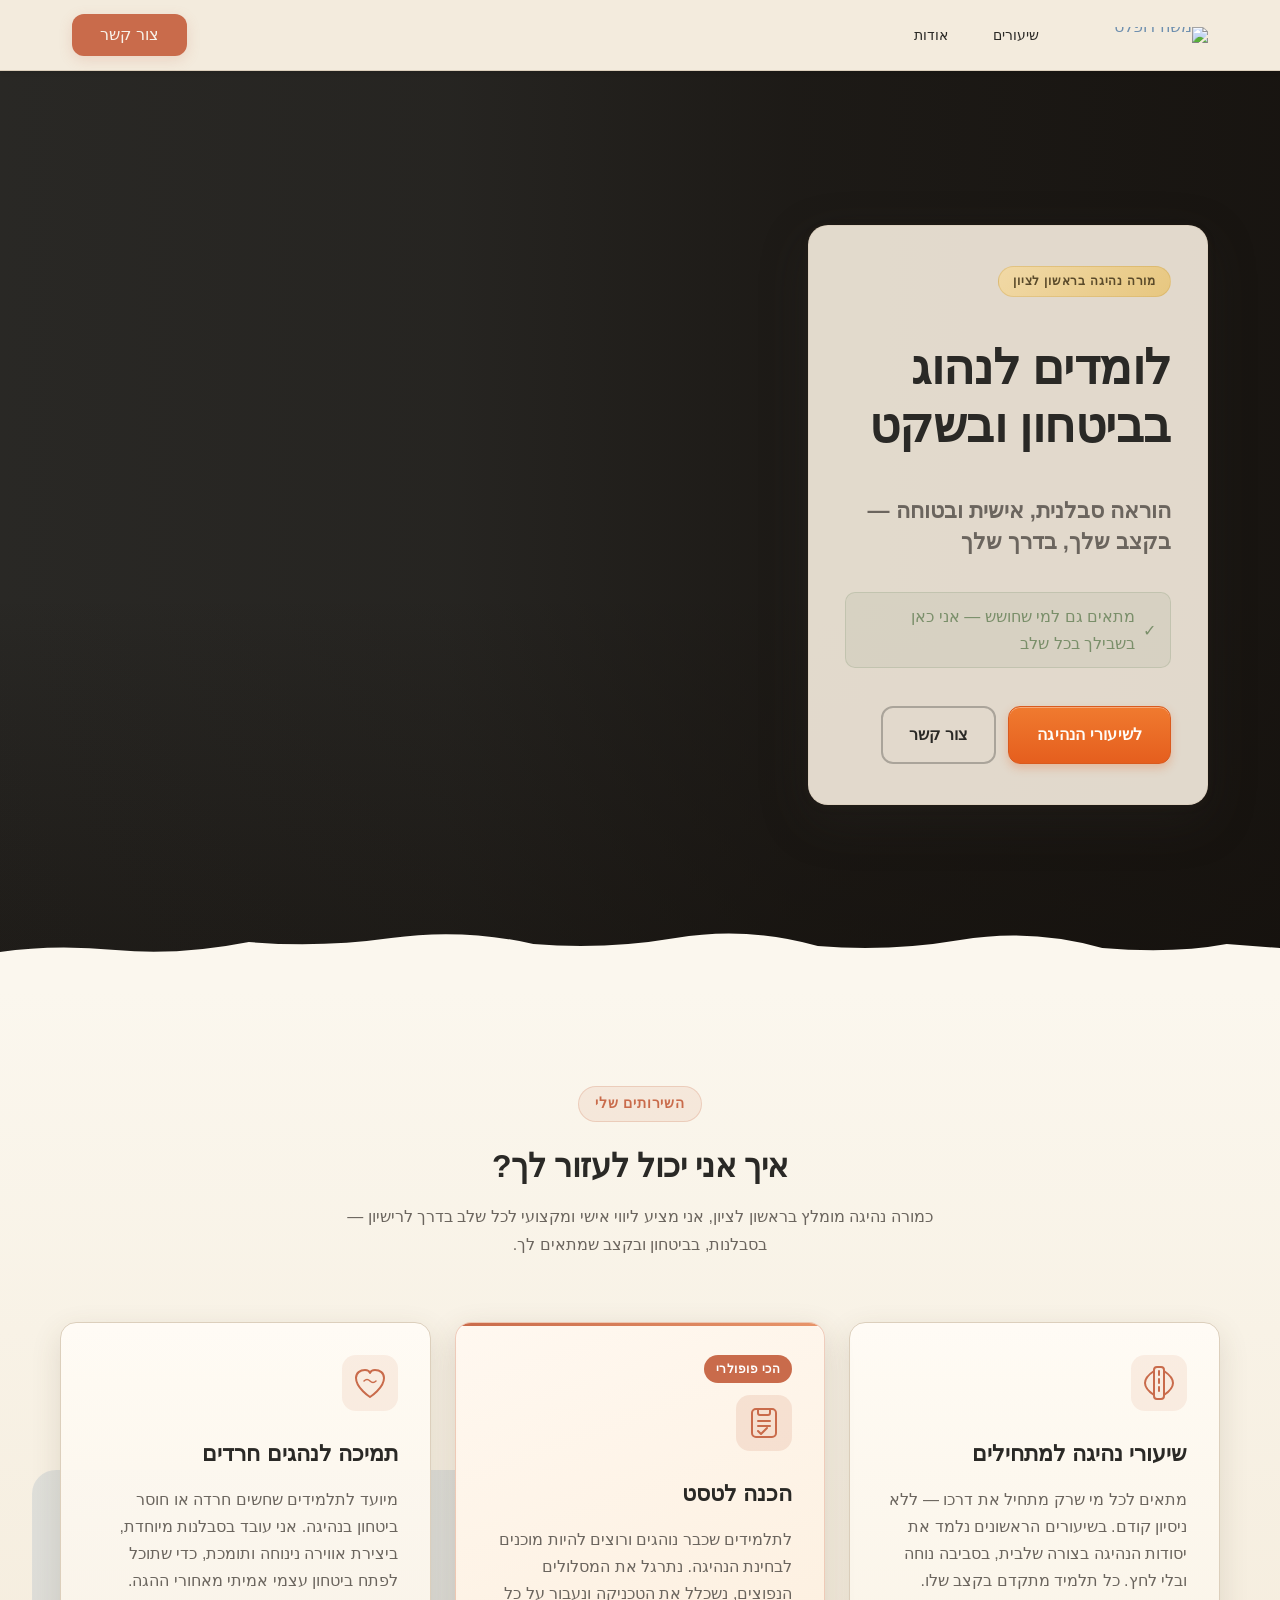
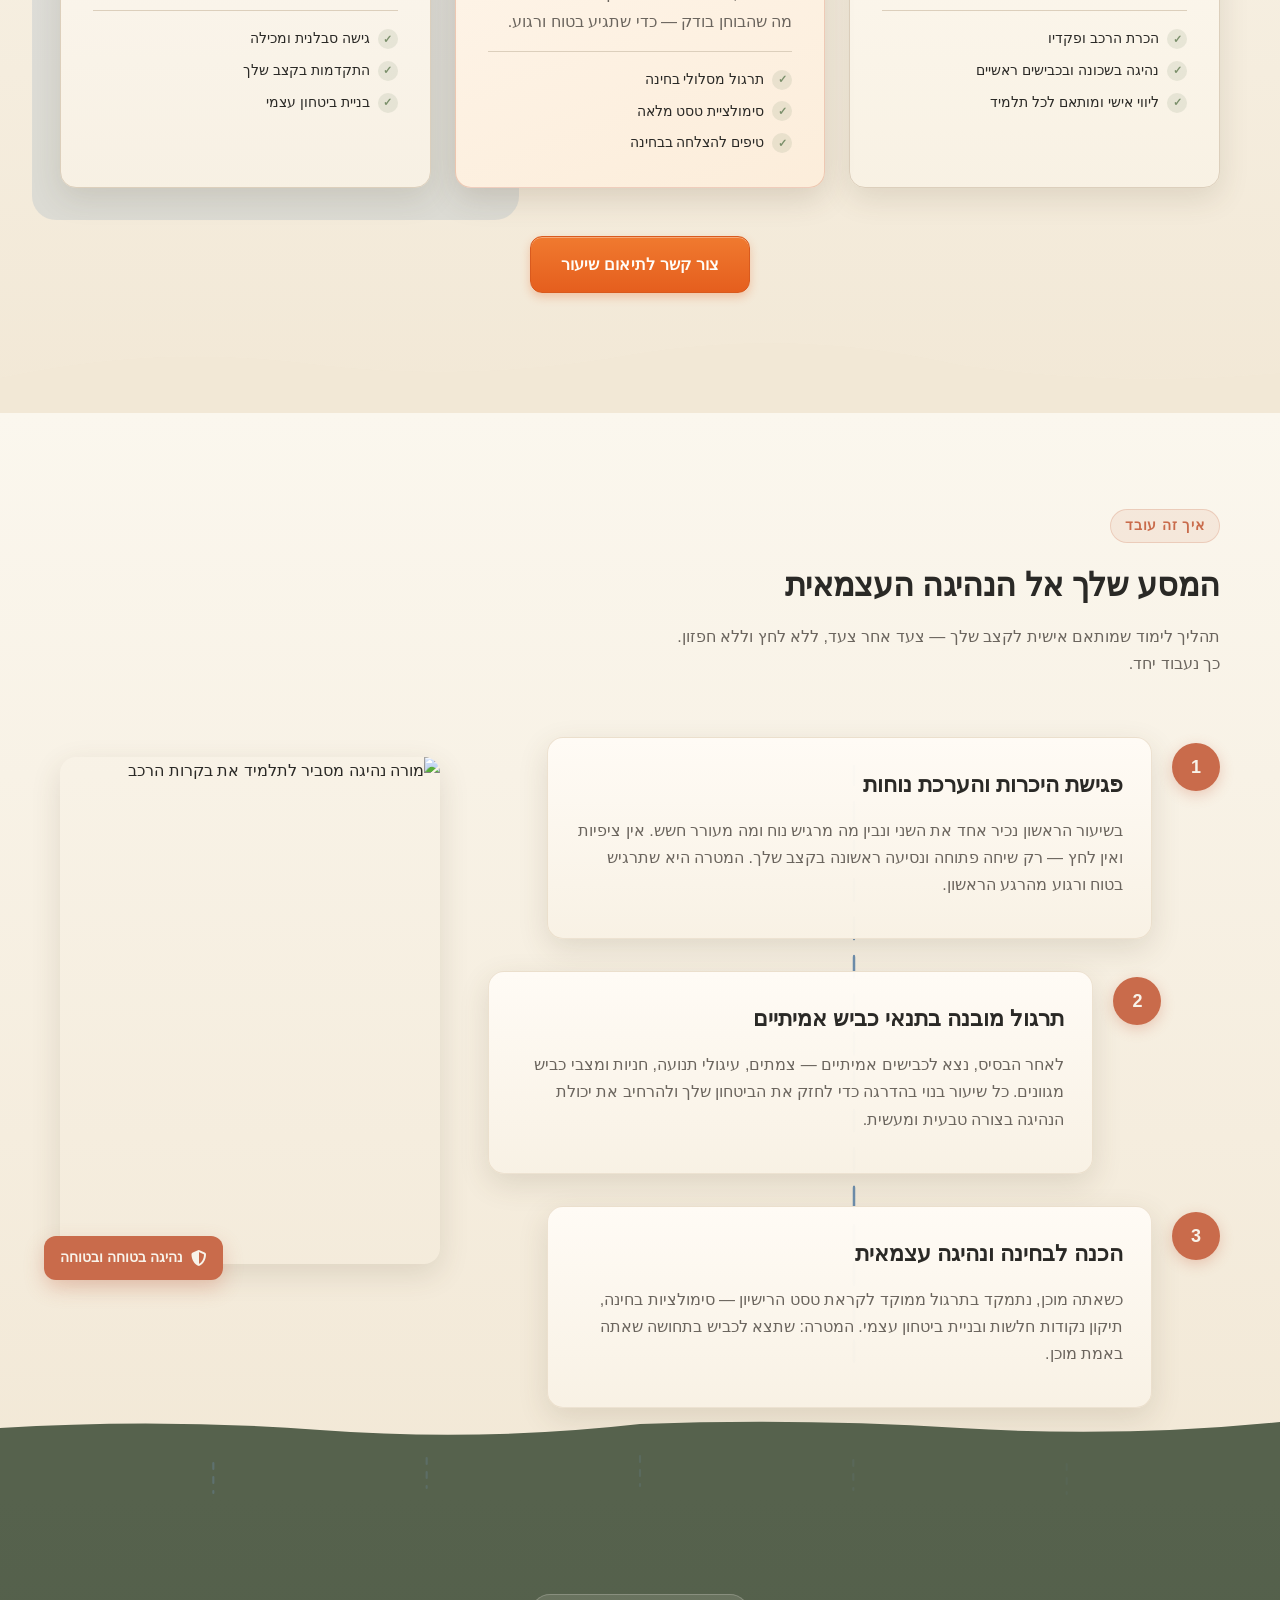
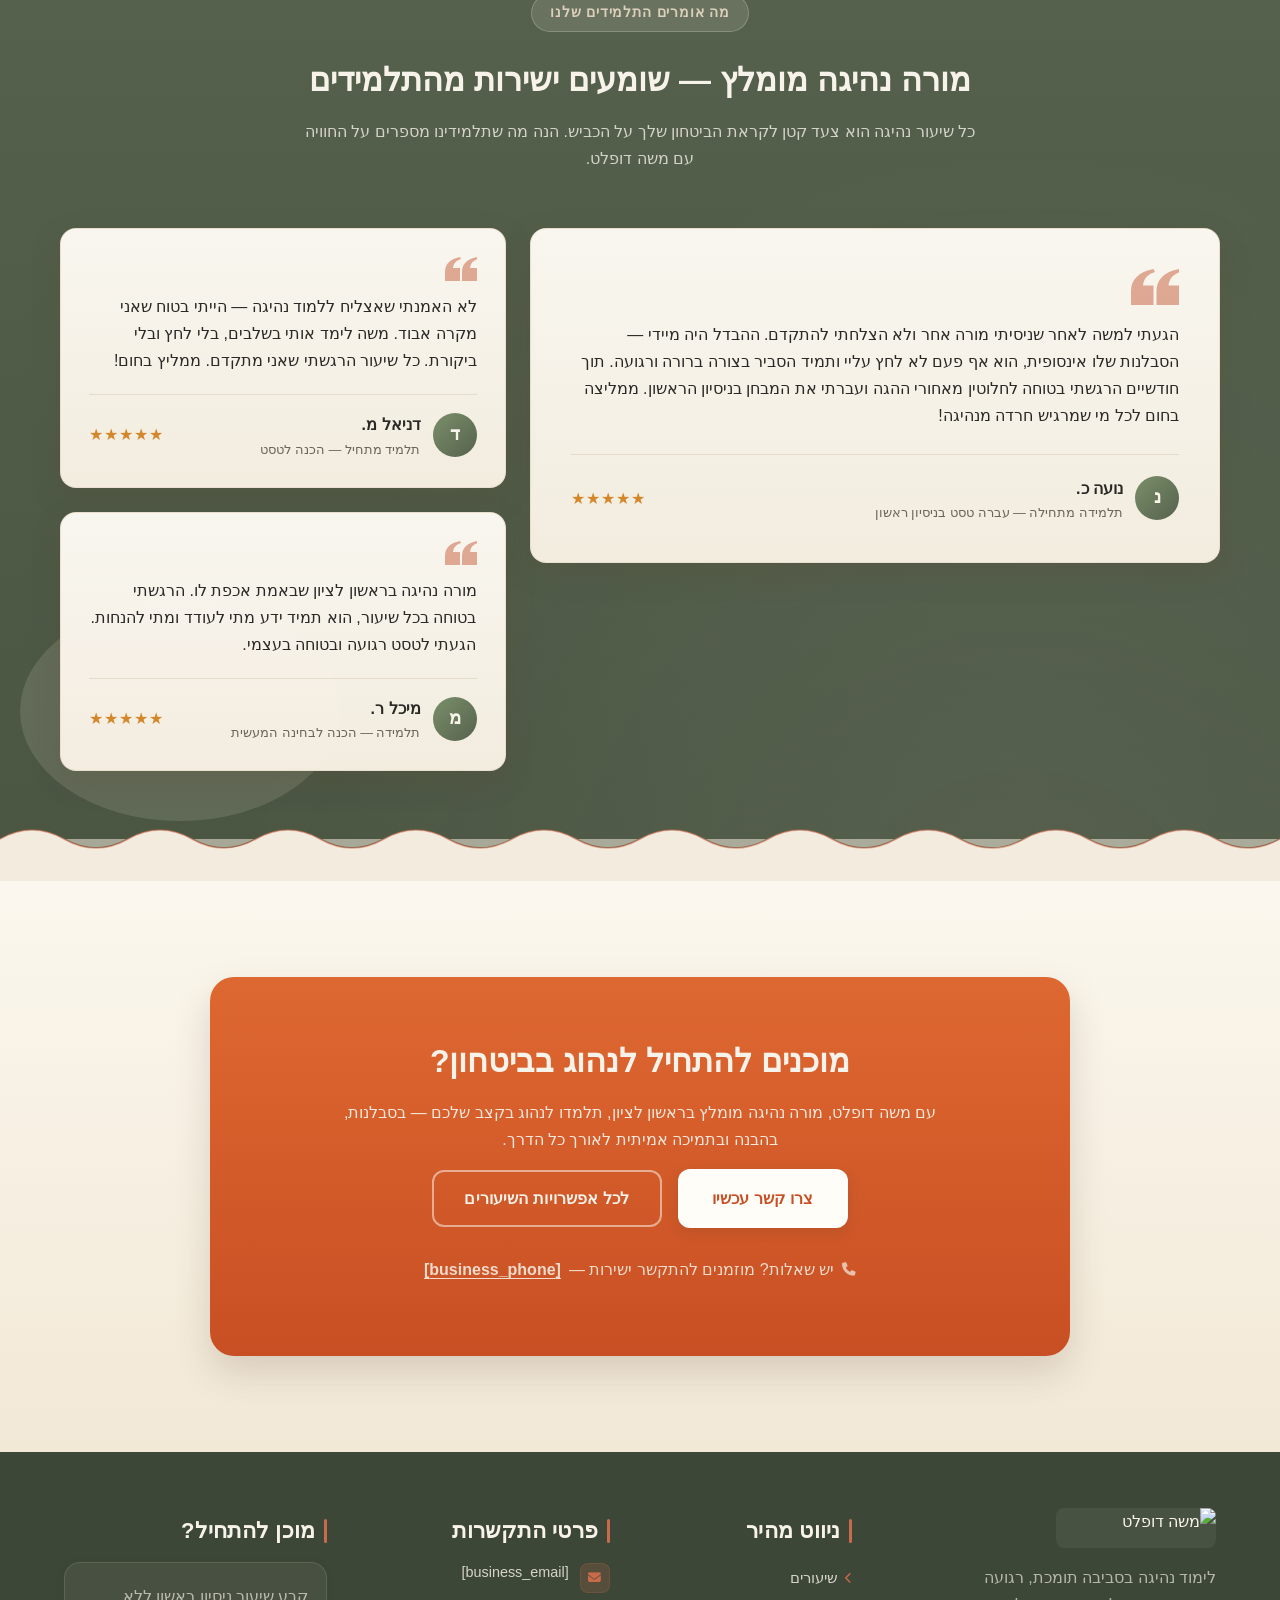
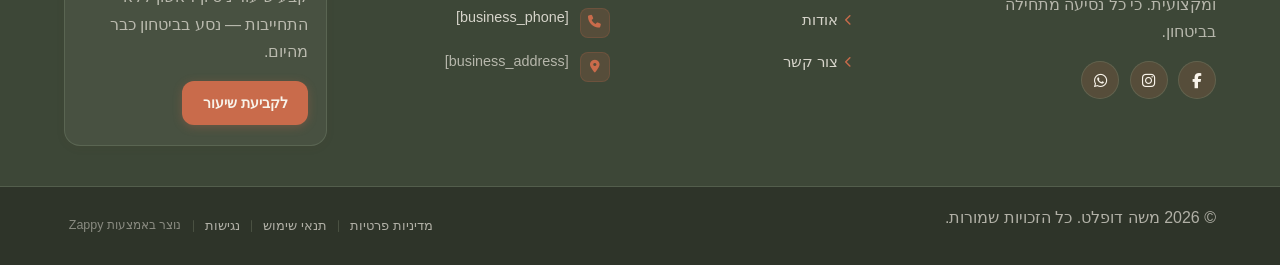
==== commit 5e61ea6e: "Background sync: Progressive GitHub Sync" ====
--- a/public/index.html
+++ b/public/index.html
@@ -1 +1 @@
-<!doctype html><html dir="rtl" lang="he"><head><meta charset="UTF-8"><meta content="width=device-width,initial-scale=1" name="viewport"><meta content="index, follow" name="robots"><title>מורה נהיגה בראשון לציון — משה דופלט</title><meta content="רוצה לקבל רישיון נהיגה? משה דופלט, מורה נהיגה מומלץ בראשון לציון, מלמד אותך לנהוג בבטחה ובביטחון עצמי. הצטרף אלינו והתחל את הדרך שלך היום!" name="description"><meta content="מורה נהיגה בראשון לציון, מורה נהיגה מומלץ, משה דופלט מורה נהיגה, שיעורי נהיגה למתחילים" name="keywords"><link href="/assets/favicon.ico" rel="icon" type="image/x-icon"><link href="/assets/favicon-16x16.png" rel="icon" type="image/png" sizes="16x16"><link href="/assets/favicon-32x32.png" rel="icon" type="image/png" sizes="32x32"><link href="/assets/favicon-48x48.png" rel="icon" type="image/png" sizes="48x48"><link href="/assets/favicon-192x192.png" rel="icon" type="image/png" sizes="192x192"><link href="/assets/favicon-512x512.png" rel="icon" type="image/png" sizes="512x512"><link href="/assets/apple-touch-icon.png" rel="apple-touch-icon"><script>!function(){"use strict";var t="1e111e9a-e63c-4c52-bfa1-7cb4ae02877a",e="https://api.zappy5.com/api/analytics/track",a=18e5,n=2592e6,o=!0,i=!0,r=!0;var s=function(){var e="zappy_visitor_"+t,a=null;try{if(a=localStorage.getItem(e)){var o=JSON.parse(a),i=Date.now();if(i-o.created<n)return o.lastSeen=i,localStorage.setItem(e,JSON.stringify(o)),o.id}}catch(t){console.warn("Zappy Analytics: LocalStorage not available")}var r="zv_"+Date.now()+"_"+Math.random().toString(36).substr(2,9);try{localStorage.setItem(e,JSON.stringify({id:r,created:Date.now(),lastSeen:Date.now()}))}catch(t){}return r}(),c=function(){var e="zappy_session_"+t,n=null;try{if(n=sessionStorage.getItem(e)){var o=JSON.parse(n),i=Date.now();if(i-o.timestamp<a)return o.timestamp=i,sessionStorage.setItem(e,JSON.stringify(o)),o.id}}catch(t){console.warn("Zappy Analytics: SessionStorage not available")}var r="zs_"+Date.now()+"_"+Math.random().toString(36).substr(2,9);try{sessionStorage.setItem(e,JSON.stringify({id:r,timestamp:Date.now()}))}catch(t){}return r}();function l(a,n){n=n||{};var o={website_id:t,event_type:a,page_path:window.location.pathname,referrer:document.referrer||"direct",visitor_id:s,session_id:c,metadata:n};if(navigator.sendBeacon){var i=new Blob([JSON.stringify(o)],{type:"application/json"});navigator.sendBeacon(e,i)}else fetch(e,{method:"POST",headers:{"Content-Type":"application/json"},body:JSON.stringify(o),keepalive:!0}).catch(function(t){console.warn("Zappy Analytics: Failed to track event",t)})}o&&l("pageview",{title:document.title,url:window.location.href}),i&&document.addEventListener("click",function(t){var e=t.target;if("BUTTON"===e.tagName||e.closest("button")){var a="BUTTON"===e.tagName?e:e.closest("button");l("click",{element:"button",text:a.textContent.trim().substring(0,100),id:a.id||null,class:a.className||null})}else if("A"===e.tagName||e.closest("a")){var n="A"===e.tagName?e:e.closest("a");l("navigation",{element:"link",text:n.textContent.trim().substring(0,100),href:n.href,external:n.hostname!==window.location.hostname})}},!0),r&&document.addEventListener("submit",function(t){var e=t.target;l("form_submit",{form_id:e.id||null,form_name:e.name||null,form_action:e.action||null,form_method:e.method||"GET"})},!0);var m=Date.now();window.addEventListener("beforeunload",function(){l("page_unload",{time_on_page:Math.floor((Date.now()-m)/1e3),page_path:window.location.pathname})}),window.zappyAnalytics={track:l,getVisitorId:function(){return s},getSessionId:function(){return c}}}()</script><meta content="מורה נהיגה בראשון לציון — משה דופלט" property="og:title"><meta content="רוצה לקבל רישיון נהיגה? משה דופלט, מורה נהיגה מומלץ בראשון לציון, מלמד אותך לנהוג בבטחה ובביטחון עצמי. הצטרף אלינו והתחל את הדרך שלך היום!" property="og:description"><meta content="website" property="og:type"><meta content="he_IL" property="og:locale"><meta content="summary_large_image" name="twitter:card"><meta content="מורה נהיגה בראשון לציון — משה דופלט" name="twitter:title"><meta content="רוצה לקבל רישיון נהיגה? משה דופלט, מורה נהיגה מומלץ בראשון לציון, מלמד אותך לנהוג בבטחה ובביטחון עצמי. הצטרף אלינו והתחל את הדרך שלך היום!" name="twitter:description"><link href="https://cdnjs.cloudflare.com/ajax/libs/font-awesome/6.4.0/css/all.min.css" rel="stylesheet"><link href="/assets/favicon.ico" rel="icon" type="image/x-icon"><link href="/assets/favicon-16x16.png" rel="icon" type="image/png" sizes="16x16"><link href="/assets/favicon-32x32.png" rel="icon" type="image/png" sizes="32x32"><link href="/assets/favicon-48x48.png" rel="icon" type="image/png" sizes="48x48"><link href="/assets/favicon-192x192.png" rel="icon" type="image/png" sizes="192x192"><link href="/assets/favicon-512x512.png" rel="icon" type="image/png" sizes="512x512"><link href="/assets/apple-touch-icon.png" rel="apple-touch-icon"><link href="https://cdn.jsdelivr.net/npm/vanilla-cookieconsent@3/dist/cookieconsent.css" rel="stylesheet"><script src="https://cdn.jsdelivr.net/npm/vanilla-cookieconsent@3/dist/cookieconsent.umd.js"></script><script src="https://cdn.jsdelivr.net/gh/mickidum/acc_toolbar/acctoolbar/acctoolbar.min.js"></script><link href="/styles.css" rel="stylesheet"><style id="zappy-dropdown-submenu-styles">#navMenu li:has(.sub-menu),.nav-menu li:has(.sub-menu),.navbar li:has(.sub-menu),nav li:has(.sub-menu){position:relative}#navMenu .sub-menu,.nav-menu .sub-menu,.navbar .sub-menu,nav .sub-menu{display:block!important;position:absolute!important;top:100%;left:0;min-width:220px;background:#fff;border-radius:8px;box-shadow:0 8px 25px rgba(0,0,0,.15);padding:8px 0;opacity:0;visibility:hidden;transform:translateY(10px);transition:all .3s ease;z-index:1000;list-style:none;pointer-events:none}#navMenu li:hover>.sub-menu,.nav-menu li:hover>.sub-menu,.navbar li:hover>.sub-menu,nav li:hover>.sub-menu{opacity:1!important;visibility:visible!important;transform:translateY(0)!important;pointer-events:auto!important}.sub-menu li{list-style:none;margin:0;padding:0}.sub-menu a{display:block!important;padding:10px 16px!important;color:var(--text-dark,#333)!important;font-weight:500;text-decoration:none;white-space:nowrap;transition:background-color .2s}.sub-menu a:hover{background-color:#f5f5f5}[dir=rtl] .nav-menu .sub-menu,[dir=rtl] .navbar .sub-menu,[dir=rtl] nav .sub-menu,html[lang=ar] .nav-menu .sub-menu,html[lang=ar] .navbar .sub-menu,html[lang=ar] nav .sub-menu,html[lang=he] .nav-menu .sub-menu,html[lang=he] .navbar .sub-menu,html[lang=he] nav .sub-menu{left:auto!important;right:0!important}.sub-menu:empty,.sub-menu:not(:has(li)):not(:has(> a)),.sub-menu:not(:has(li:not(.zappy-hidden-menu-item))):not(:has(> a)){display:none!important;opacity:0!important;visibility:hidden!important;pointer-events:none!important}li:has(.menu-group-title):hover>.sub-menu{opacity:1!important;visibility:visible!important;transform:translateY(0)!important;pointer-events:auto!important}#navMenu>li>.menu-group-title,.nav-menu>li>.menu-group-title{display:inline-block;padding:.5rem 1rem;cursor:default;user-select:none}@media (max-width:768px){#navMenu .sub-menu,.nav-menu .sub-menu,.navbar .sub-menu,nav .sub-menu{position:static!important;transform:none!important;box-shadow:none!important;background:0 0!important;max-height:0;overflow:hidden;opacity:0;visibility:hidden;transition:max-height .3s ease,opacity .3s ease;padding:0!important;border-radius:0!important}.sub-menu.mobile-expanded{max-height:60vh!important;overflow-y:auto!important;opacity:1!important;visibility:visible!important;padding:8px 0 8px 16px!important}[dir=rtl] .sub-menu.mobile-expanded,html[lang=he] .sub-menu.mobile-expanded{padding:8px 16px 8px 0!important}#navMenu li:hover>.sub-menu,.nav-menu li:hover>.sub-menu,.navbar li:hover>.sub-menu,nav li:hover>.sub-menu{opacity:0;visibility:hidden;pointer-events:none}#navMenu li>.sub-menu.mobile-expanded,.nav-menu li>.sub-menu.mobile-expanded,.navbar li>.sub-menu.mobile-expanded,nav li>.sub-menu.mobile-expanded{opacity:1!important;visibility:visible!important;pointer-events:auto!important}#navMenu li:has(.sub-menu),.nav-menu li:has(.sub-menu),.navbar li:has(.sub-menu),nav li:has(.sub-menu){display:flex!important;flex-wrap:wrap!important;align-items:center!important;position:relative!important;min-height:44px!important}#navMenu li:has(.sub-menu)>a,.nav-menu li:has(.sub-menu)>a,.navbar li:has(.sub-menu)>a,nav li:has(.sub-menu)>a{flex:1!important;min-width:0!important}#navMenu li:has(.sub-menu)>.menu-group-title,.nav-menu li:has(.sub-menu)>.menu-group-title,.navbar li:has(.sub-menu)>.menu-group-title,nav li:has(.sub-menu)>.menu-group-title{flex:1!important;min-width:0!important;padding:0!important;line-height:inherit!important}#navMenu li:has(.sub-menu)>.sub-menu,.nav-menu li:has(.sub-menu)>.sub-menu,.navbar li:has(.sub-menu)>.sub-menu,nav li:has(.sub-menu)>.sub-menu{flex-basis:100%!important;width:100%!important}#navMenu li:has(.sub-menu)>a [class*=arrow],#navMenu li:has(.sub-menu)>a [class*=chevron],.nav-menu li:has(.sub-menu)>a .fa-angle-down,.nav-menu li:has(.sub-menu)>a .fa-chevron-down,.nav-menu li:has(.sub-menu)>a [class*=arrow],.nav-menu li:has(.sub-menu)>a [class*=chevron],nav li:has(.sub-menu)>a [class*=arrow],nav li:has(.sub-menu)>a [class*=chevron]{display:none!important;visibility:hidden!important}.mobile-submenu-toggle{display:flex!important;align-items:center!important;justify-content:center!important;width:44px!important;height:auto!important;background:0 0!important;border:none!important;cursor:pointer!important;color:var(--text-dark)!important;position:static!important;flex-shrink:0!important;align-self:stretch!important;z-index:2!important;padding:0!important;margin:0!important}.mobile-submenu-toggle::after{content:''!important;width:0!important;height:0!important;border-left:6px solid transparent!important;border-right:6px solid transparent!important;border-top:7px solid currentColor!important;transition:transform .3s ease!important}.mobile-submenu-toggle.expanded::after{transform:rotate(180deg)!important}.sub-menu a{padding:10px 0!important;display:block!important;color:var(--text-dark)!important}.navbar .sub-menu li a,.zappy-products-dropdown .sub-menu a,nav.navbar .sub-menu li a{color:var(--text-dark)!important}}@media (min-width:769px){.mobile-submenu-toggle{display:none!important}}</style><style id="mobile-lang-menu-deployed-css">@media (max-width:768px){.lang-switcher,.nav-container .lang-switcher,.nav-cta-container .lang-switcher,.nav-ecommerce-icons .lang-switcher,.nav-icons-left .lang-switcher,.navbar .lang-switcher,.navbar .nav-cta-container .lang-switcher{display:none!important}.mobile-lang-menu{width:100%;border-top:1px solid rgba(128,128,128,.2);padding:8px 0 0 0;margin-top:8px}.mobile-lang-toggle{display:flex!important;align-items:center;justify-content:space-between;width:100%;padding:12px 16px;background:0 0;border:none;cursor:pointer;font-size:15px;color:inherit;font-family:inherit}.mobile-lang-toggle::after{content:'';display:inline-block;width:8px;height:8px;border-right:2px solid currentColor;border-bottom:2px solid currentColor;transform:rotate(45deg);transition:transform .3s ease;margin-left:8px}.mobile-lang-toggle.expanded::after{transform:rotate(-135deg)}.mobile-lang-options{max-height:0;overflow:hidden;transition:max-height .3s ease}.mobile-lang-options.expanded{max-height:300px}.mobile-lang-option{display:flex!important;align-items:center;gap:10px;padding:10px 24px;text-decoration:none;color:inherit;font-size:14px;font-family:inherit}.mobile-lang-option:hover{background:rgba(128,128,128,.1)}.mobile-lang-option.active{font-weight:600;opacity:.7;pointer-events:none}.mobile-lang-option img{width:20px;height:20px;border-radius:50%}}@media (min-width:769px){.mobile-lang-menu{display:none!important}}</style><style id="zappy-widget-visibility">#mic-access-tool-box,#mic-access-tool-general-button,#mic-init-access-tool #mic-access-tool-box,#mic-init-access-tool #mic-access-tool-general-button,#mic-init-access-tool .mic-access-tool-general-button,._access-icon,._access-menu,.mic-access-tool-box,.mic-access-tool-general-button,div[id*=mic-access-tool-box]{display:none!important;visibility:hidden!important;opacity:0!important;pointer-events:none!important}</style></head><body><nav class="navbar" dir="rtl"><button aria-label="Menu" class="mobile-toggle" id="mobileToggle"><svg viewBox="0 0 24 24" fill="none" height="24" width="24" class="hamburger-icon"><path d="M3 12h18M3 6h18M3 18h18" stroke="currentColor" stroke-width="2" stroke-linecap="round"></path></svg><svg viewBox="0 0 24 24" fill="none" height="24" width="24" class="close-icon" style="display:none"><path d="M18 6L6 18M6 6l12 12" stroke="currentColor" stroke-width="2" stroke-linecap="round"></path></svg></button><button aria-label="Call" class="phone-header-btn" data-phone="[business_phone]"><svg viewBox="0 0 24 24" fill="currentColor" height="20" width="20"><path d="M22 16.92v3a2 2 0 0 1-2.18 2 19.79 19.79 0 0 1-8.63-3.07 19.5 19.5 0 0 1-6-6 19.79 19.79 0 0 1-3.07-8.67A2 2 0 0 1 4.11 2h3a2 2 0 0 1 2 1.72 12.84 12.84 0 0 0 .7 2.81 2 2 0 0 1-.45 2.11L8.09 9.91a16 16 0 0 0 6 6l1.27-1.27a2 2 0 0 1 2.11-.45 12.84 12.84 0 0 0 2.81.7A2 2 0 0 1 22 16.92z"></path></svg></button><div class="nav-container"><div class="nav-right-group"><div class="nav-brand"><a href="/" class="logo-link"><img alt="משה דופלט" src="/assets/logo.webp" class="logo"></a></div><ul class="nav-menu" id="navMenu"><li><a href="/lessons">שיעורים</a></li><li><a href="/about">אודות</a></li></ul></div><div class="nav-cta-container"><a href="/contact" class="nav-cta-btn">צור קשר</a></div></div></nav><script>window.addEventListener("load",function(){const e=document.querySelector(".navbar, nav, header");if(!e)return void console.log("[Navbar] Navbar element not found");let t=document.getElementById("mobileToggle")||document.querySelector(".mobile-toggle")||document.querySelector(".hamburger")||document.querySelector(".hamburger-menu")||document.querySelector(".menu-toggle")||document.querySelector(".burger-menu")||document.querySelector('[aria-label="Menu"]')||document.querySelector('[aria-label="תפריט"]');const o=document.querySelector(".phone-header-btn"),n=window.getComputedStyle(e);let r=n.backgroundColor;if(console.log("[Navbar] Initial navbar background:",r),"transparent"===r||"rgba(0, 0, 0, 0)"===r||r.startsWith("rgba")&&r.includes(", 0)")){const e=n.backgroundImage;if(e&&"none"!==e)console.log("[Navbar] Navbar has background image/gradient, using dark text"),r="rgb(240, 240, 240)";else{const e=window.getComputedStyle(document.body).backgroundColor;console.log("[Navbar] Navbar transparent, using body background:",e),r=e}}const i=r.match(/\d+/g);if(i&&i.length>=3){const e=(.299*parseInt(i[0])+.587*parseInt(i[1])+.114*parseInt(i[2]))/255;console.log("[Navbar] Mobile button colors preserved from Claude CSS (luminance:",e.toFixed(2)+")");const n=document.createElement("style");n.id="zappy-mobile-nav-fix";document.documentElement.lang;document.documentElement.dir,n.textContent='\n        /* Hide mobile buttons on desktop, show only on mobile */\n        @media (min-width: 769px) {\n          .mobile-toggle,\n          .phone-header-btn {\n            display: none !important;\n          }\n        }\n        \n        /* Show and position mobile buttons correctly on mobile */\n        @media (max-width: 768px) {\n          .mobile-toggle,\n          .phone-header-btn {\n            position: absolute !important;\n            top: 50% !important;\n            transform: translateY(-50%) !important;\n            z-index: 1001 !important;\n            display: flex !important;\n            align-items: center !important;\n            justify-content: center !important;\n            width: 36px !important;\n            height: 36px !important;\n            border-radius: 50% !important;\n            border: none !important;\n            cursor: pointer !important;\n            padding: 6px !important;\n            background: none !important;\n            color: var(--nav-text, var(--text-dark)) !important;\n          }\n          \n          /* LTR positioning (default): hamburger LEFT, phone RIGHT */\n          html:not([dir="rtl"]):not([lang="he"]):not([lang="ar"]) .mobile-toggle,\n          html[dir="ltr"] .mobile-toggle {\n            left: 12px !important;\n            right: auto !important;\n          }\n          html:not([dir="rtl"]):not([lang="he"]):not([lang="ar"]) .phone-header-btn,\n          html[dir="ltr"] .phone-header-btn {\n            right: 12px !important;\n            left: auto !important;\n          }\n          \n          /* RTL positioning: hamburger RIGHT, phone LEFT */\n          html[dir="rtl"] .mobile-toggle,\n          html[lang="he"] .mobile-toggle,\n          html[lang="ar"] .mobile-toggle {\n            right: 12px !important;\n            left: auto !important;\n          }\n          html[dir="rtl"] .phone-header-btn,\n          html[lang="he"] .phone-header-btn,\n          html[lang="ar"] .phone-header-btn {\n            left: 12px !important;\n            right: auto !important;\n          }\n          \n          /* CRITICAL: Ensure nav-container has min-height on mobile */\n          /* All children are positioned absolutely/fixed on mobile, so height:auto collapses to 0 */\n          .nav-container {\n            min-height: 70px !important;\n            position: relative !important;\n          }\n          \n          /* Ensure SVG icons are properly sized and inherit color */\n          .mobile-toggle svg,\n          .phone-header-btn svg {\n            width: 24px !important;\n            height: 24px !important;\n            /* Don\'t force display - let JavaScript control hamburger/close toggle */\n          }\n          \n          /* Reset nav-cta-container on mobile - remove desktop box-shadow/padding */\n          /* that creates a visible ghost box when CTA button is hidden */\n          .nav-cta-container {\n            box-shadow: none !important;\n            padding: 0 !important;\n          }\n          \n          /* Hide nav-cta-container entirely on mobile when there\'s no lang-switcher */\n          /* (only the CTA button is inside, and it\'s hidden on mobile) */\n          .nav-cta-container:not(:has(.lang-switcher)) {\n            display: none !important;\n          }\n          \n          /* CRITICAL: Prevent hero image fade gradient from bleeding over headline text */\n          /* The .image-fade-gradient has bottom: -30px (extends below parent) */\n          /* On mobile stacked layout, this overlaps the h1 text below the image */\n          .hero-image-column {\n            overflow: hidden !important;\n          }\n          .image-fade-gradient {\n            bottom: 0 !important;\n          }\n          \n          /* Hide desktop language switcher on mobile - hamburger menu handles it */\n          /* High specificity to override stored CSS */\n          .lang-switcher,\n          .nav-cta-container .lang-switcher,\n          .nav-container .lang-switcher,\n          .navbar .lang-switcher,\n          .navbar .nav-cta-container .lang-switcher {\n            display: none !important;\n          }\n        }\n      ';const r=document.getElementById("zappy-mobile-nav-fix");r&&r.remove(),document.head.appendChild(n),console.log("[Navbar] Critical CSS injected for mobile nav positioning");const l=window.innerWidth<=768;if(t){const e=t.querySelector(".hamburger-icon"),o=t.querySelector(".close-icon");e&&(e.style.setProperty("width","24px","important"),e.style.setProperty("height","24px","important"),e.style.setProperty("display","block","important")),o&&(o.style.setProperty("width","24px","important"),o.style.setProperty("height","24px","important"),o.style.setProperty("display","none","important")),l?(t.style.setProperty("position","absolute","important"),t.style.setProperty("top","50%","important"),t.style.setProperty("transform","translateY(-50%)","important"),t.style.setProperty("z-index","1001","important"),t.style.removeProperty("left"),t.style.removeProperty("right"),console.log("[Navbar] Mobile toggle positioning applied (mobile viewport)")):(t.style.removeProperty("position"),t.style.removeProperty("top"),t.style.removeProperty("transform"),t.style.removeProperty("z-index"),t.style.removeProperty("left"),t.style.removeProperty("right"),console.log("[Navbar] Desktop viewport - cleared mobile toggle inline positioning"))}if(o){const e=o.querySelector("svg");e&&(e.style.width="24px",e.style.height="24px",e.setAttribute("width","24"),e.setAttribute("height","24")),l?(o.style.setProperty("position","absolute","important"),o.style.setProperty("top","50%","important"),o.style.setProperty("transform","translateY(-50%)","important"),o.style.setProperty("z-index","1001","important"),o.style.removeProperty("left"),o.style.removeProperty("right"),console.log("[Navbar] Phone button positioning applied (mobile viewport)")):(o.style.removeProperty("position"),o.style.removeProperty("top"),o.style.removeProperty("transform"),o.style.removeProperty("z-index"),o.style.removeProperty("left"),o.style.removeProperty("right"),console.log("[Navbar] Desktop viewport - cleared phone button inline positioning"))}}else console.log("[Navbar] Could not parse background color:",r);t=document.getElementById("mobileToggle")||document.querySelector(".mobile-toggle")||document.querySelector(".hamburger")||document.querySelector(".hamburger-menu")||document.querySelector(".menu-toggle")||document.querySelector(".burger-menu")||document.querySelector('[aria-label="Menu"]')||document.querySelector('[aria-label="תפריט"]');const l=document.getElementById("navMenu")||document.querySelector(".nav-menu")||document.querySelector(".nav-links")||document.querySelector("nav ul:not(.submenu)");if(!t||!l)return void console.log("[Navbar] Mobile toggle or menu not found:",{toggle:!!t,menu:!!l});l.id||(l.id="navMenu"),console.log("[Navbar] Initializing mobile menu...");const a=t.cloneNode(!0);t.parentNode.replaceChild(a,t),a.addEventListener("click",function(e){e.preventDefault(),e.stopPropagation();const t=this.querySelector(".hamburger-icon"),o=this.querySelector(".close-icon");l.classList.contains("active")?(l.classList.remove("active"),t&&t.style.setProperty("display","block","important"),o&&o.style.setProperty("display","none","important"),document.body.style.overflow="",console.log("[Navbar] Menu closed")):(l.classList.add("active"),t&&t.style.setProperty("display","none","important"),o&&o.style.setProperty("display","block","important"),document.body.style.overflow="hidden",console.log("[Navbar] Menu opened"))}),l.querySelectorAll("a").forEach(function(e){e.addEventListener("click",function(){if("#"===this.getAttribute("href"))return;const e=a.querySelector(".hamburger-icon"),t=a.querySelector(".close-icon");l.classList.remove("active"),e&&e.style.setProperty("display","block","important"),t&&t.style.setProperty("display","none","important"),document.body.style.overflow="",console.log("[Navbar] Menu closed (link clicked)")})});var s=l.querySelectorAll(".dropdown-toggle");s.forEach(function(e){e.addEventListener("click",function(e){e.preventDefault(),e.stopPropagation();var t=this.closest(".nav-dropdown");t&&(t.parentNode.querySelectorAll(".nav-dropdown.open").forEach(function(e){e!==t&&e.classList.remove("open")}),t.classList.toggle("open"),console.log("[Navbar] Dropdown toggled:",t.classList.contains("open")?"open":"closed"))})}),document.addEventListener("click",function(e){e.target.closest(".nav-dropdown")||document.querySelectorAll(".nav-dropdown.open").forEach(function(e){e.classList.remove("open")})}),console.log("[Navbar] Dropdown handlers initialized for "+s.length+" dropdowns"),o&&o.addEventListener("click",function(){const e=document.querySelectorAll('a[href^="tel:"]'),t=e.length>0?e[0].getAttribute("href").replace("tel:",""):"[business_phone]";window.location.href="tel:"+t,console.log("[Navbar] Phone button clicked")}),console.log("[Navbar] Mobile menu initialized successfully");const p=function(){const e=document.querySelector(".whatsapp-float");e&&(window.innerWidth>=769?(e.style.setProperty("display","none","important"),e.style.setProperty("visibility","hidden","important"),e.style.setProperty("opacity","0","important"),e.style.setProperty("pointer-events","none","important"),console.log("[WhatsApp] Button hidden on desktop")):(e.style.removeProperty("display"),e.style.removeProperty("visibility"),e.style.removeProperty("opacity"),e.style.removeProperty("pointer-events"),console.log("[WhatsApp] Button visible on mobile")))};let c;p(),window.addEventListener("resize",function(){clearTimeout(c),c=setTimeout(p,100)})})</script><main><section class="index-hero-section" data-layout-spec="בית-hero" dir="rtl" data-hero-type="fullscreen-scrim"><div class="index-hero-bg"><img alt="מורה נהיגה משה דופלט מלמד תלמיד בתוך הרכב בשיעור נהיגה אישי" src="" data-context="Natural-light in-car photography showing a warm teaching moment: a calm, friendly male driving instructor in his 50s sitting in the passenger seat of a modern car, gently pointing toward the road ahead while a young nervous student driver grips the steering wheel. Warm golden-hour sunlight streams through the windshield, creating a reassuring and supportive atmosphere. Israeli urban street visible through the windshield. Soft bokeh background, warm lens tone, realistic and human." data-placeholder="index-hero-image-1" height="700" width="1200" data-hero-bg="true"></div><div class="index-hero-scrim" aria-hidden="true"></div><div class="index-hero-container"><div class="index-hero-card"><span class="index-hero-badge">מורה נהיגה בראשון לציון</span><h1 class="index-hero-h1">לומדים לנהוג<br>בביטחון ובשקט</h1><h3 class="index-hero-subtitle">הוראה סבלנית, אישית ובטוחה —<br>בקצב שלך, בדרך שלך</h3><p class="index-hero-reassurance"><span class="index-hero-reassurance-icon" aria-hidden="true">✓</span>מתאים גם למי שחושש — אני כאן בשבילך בכל שלב</p><div class="index-hero-ctas"><a href="/lessons" class="index-hero-btn-primary">לשיעורי הנהיגה</a><a href="/contact" class="index-hero-btn-secondary">צור קשר</a></div></div></div><div class="index-hero-divider-wrapper"><svg viewBox="0 0 1440 90" aria-hidden="true" xmlns="http://www.w3.org/2000/svg" data-no-icon-edit="true" preserveAspectRatio="none"><path d="M0,90 L0,52 Q60,44 130,50 T280,42 Q360,48 440,38 T600,44 Q680,50 760,38 T920,46 Q1000,52 1080,40 T1240,48 Q1320,54 1380,44 L1440,48 L1440,90 Z" fill="#FBF7EE"></path></svg></div></section><section class="index-services-section" data-layout-spec="בית-services" dir="rtl"><div class="index-services-container"><div class="index-services-intro"><span class="index-services-eyebrow">השירותים שלי</span><h2 class="index-services-title">איך אני יכול לעזור לך?</h2><p class="index-services-subtitle">כמורה נהיגה מומלץ בראשון לציון, אני מציע ליווי אישי ומקצועי לכל שלב בדרך לרישיון — בסבלנות, בביטחון ובקצב שמתאים לך.</p></div><div class="index-services-cluster"><div class="index-services-backplate" aria-hidden="true"></div><div class="index-services-cards"><article class="index-services-card"><div class="index-services-card-icon"><svg viewBox="0 0 44 44" aria-hidden="true" xmlns="http://www.w3.org/2000/svg" fill="none" height="44" width="44" data-element-type="icon" data-icon-type="svg"><rect fill="none" height="32" rx="3" stroke="currentColor" stroke-width="2" width="10" x="17" y="6"></rect><line stroke="currentColor" stroke-linecap="round" stroke-width="2" x1="22" x2="22" y1="10" y2="14"></line><line stroke="currentColor" stroke-linecap="round" stroke-width="2" x1="22" x2="22" y1="18" y2="22"></line><line stroke="currentColor" stroke-linecap="round" stroke-width="2" x1="22" x2="22" y1="26" y2="30"></line><path d="M17 10 Q8 16 8 22 Q8 28 17 34" fill="none" stroke="currentColor" stroke-width="2" stroke-linecap="round"></path><path d="M27 10 Q36 16 36 22 Q36 28 27 34" fill="none" stroke="currentColor" stroke-width="2" stroke-linecap="round"></path></svg></div><div class="index-services-card-body"><h3 class="index-services-card-title">שיעורי נהיגה למתחילים</h3><p class="index-services-card-desc">מתאים לכל מי שרק מתחיל את דרכו — ללא ניסיון קודם. בשיעורים הראשונים נלמד את יסודות הנהיגה בצורה שלבית, בסביבה נוחה ובלי לחץ. כל תלמיד מתקדם בקצב שלו.</p><ul class="index-services-card-features"><li><span class="index-services-check" aria-hidden="true">✓</span>הכרת הרכב ופקדיו</li><li><span class="index-services-check" aria-hidden="true">✓</span>נהיגה בשכונה ובכבישים ראשיים</li><li><span class="index-services-check" aria-hidden="true">✓</span>ליווי אישי ומותאם לכל תלמיד</li></ul></div></article><article class="index-services-card index-services-card--featured"><div class="index-services-card-badge">הכי פופולרי</div><div class="index-services-card-icon"><svg viewBox="0 0 44 44" aria-hidden="true" xmlns="http://www.w3.org/2000/svg" fill="none" height="44" width="44" data-element-type="icon" data-icon-type="svg"><rect fill="none" height="28" rx="4" stroke="currentColor" stroke-width="2" width="24" x="10" y="8"></rect><path d="M16 8 L16 12 Q16 14 18 14 L26 14 Q28 14 28 12 L28 8" fill="none" stroke="currentColor" stroke-width="2" stroke-linecap="round"></path><line stroke="currentColor" stroke-linecap="round" stroke-width="2" x1="16" x2="28" y1="20" y2="20"></line><line stroke="currentColor" stroke-linecap="round" stroke-width="2" x1="16" x2="28" y1="25" y2="25"></line><path d="M16 30 L19 33 L25 27" stroke="currentColor" stroke-width="2" stroke-linecap="round" stroke-linejoin="round"></path></svg></div><div class="index-services-card-body"><h3 class="index-services-card-title">הכנה לטסט</h3><p class="index-services-card-desc">לתלמידים שכבר נוהגים ורוצים להיות מוכנים לבחינת הנהיגה. נתרגל את המסלולים הנפוצים, נשכלל את הטכניקה ונעבור על כל מה שהבוחן בודק — כדי שתגיע בטוח ורגוע.</p><ul class="index-services-card-features"><li><span class="index-services-check" aria-hidden="true">✓</span>תרגול מסלולי בחינה</li><li><span class="index-services-check" aria-hidden="true">✓</span>סימולציית טסט מלאה</li><li><span class="index-services-check" aria-hidden="true">✓</span>טיפים להצלחה בבחינה</li></ul></div></article><article class="index-services-card"><div class="index-services-card-icon"><svg viewBox="0 0 44 44" aria-hidden="true" xmlns="http://www.w3.org/2000/svg" fill="none" height="44" width="44" data-element-type="icon" data-icon-type="svg"><path d="M22 36 C22 36 8 27 8 17 C8 12 12 9 17 9 C19.5 9 21.5 10.5 22 12 C22.5 10.5 24.5 9 27 9 C32 9 36 12 36 17 C36 27 22 36 22 36Z" fill="none" stroke="currentColor" stroke-width="2" stroke-linejoin="round"></path><path d="M16 20 Q19 17 22 20 Q25 23 28 20" fill="none" stroke="currentColor" stroke-width="1.5" stroke-linecap="round"></path></svg></div><div class="index-services-card-body"><h3 class="index-services-card-title">תמיכה לנהגים חרדים</h3><p class="index-services-card-desc">מיועד לתלמידים שחשים חרדה או חוסר ביטחון בנהיגה. אני עובד בסבלנות מיוחדת, ביצירת אווירה נינוחה ותומכת, כדי שתוכל לפתח ביטחון עצמי אמיתי מאחורי ההגה.</p><ul class="index-services-card-features"><li><span class="index-services-check" aria-hidden="true">✓</span>גישה סבלנית ומכילה</li><li><span class="index-services-check" aria-hidden="true">✓</span>התקדמות בקצב שלך</li><li><span class="index-services-check" aria-hidden="true">✓</span>בניית ביטחון עצמי</li></ul></div></article></div></div><div class="index-services-cta"><a href="#contact" class="index-services-btn-primary">צור קשר לתיאום שיעור</a></div></div><div class="index-services-divider-wrapper"><svg viewBox="0 0 1440 90" aria-hidden="true" xmlns="http://www.w3.org/2000/svg" data-no-icon-edit="true" preserveAspectRatio="none"><path d="M0,90 L0,55 Q180,20 360,42 Q540,60 720,30 Q900,5 1080,42 Q1260,65 1440,50 L1440,90 Z" fill="#F2E8D6"></path></svg></div></section><section class="index-process-section" data-layout-spec="בית-process" dir="rtl"><div class="index-process-container"><div class="index-process-intro"><span class="index-process-eyebrow">איך זה עובד</span><h2 class="index-process-heading">המסע שלך אל הנהיגה העצמאית</h2><p class="index-process-subtext">תהליך לימוד שמותאם אישית לקצב שלך — צעד אחר צעד, ללא לחץ וללא חפזון. כך נעבוד יחד.</p></div><div class="index-process-layout"><div class="index-process-steps"><div class="index-process-lane" aria-hidden="true"><svg viewBox="0 0 4 320" aria-hidden="true" xmlns="http://www.w3.org/2000/svg" data-no-icon-edit="true" preserveAspectRatio="none" fill="none"><line stroke="#6E8FAF" stroke-linecap="round" stroke-width="2.5" x1="2" x2="2" y1="0" y2="320" stroke-dasharray="10 10"></line></svg></div><div class="index-process-step index-process-step--right"><div class="index-process-step-marker"><span class="index-process-step-number">1</span></div><div class="card-default index-process-step-card"><h3 class="index-process-step-title">פגישת היכרות והערכת נוחות</h3><p>בשיעור הראשון נכיר אחד את השני ונבין מה מרגיש נוח ומה מעורר חשש. אין ציפיות ואין לחץ — רק שיחה פתוחה ונסיעה ראשונה בקצב שלך. המטרה היא שתרגיש בטוח ורגוע מהרגע הראשון.</p></div></div><div class="index-process-step index-process-step--left"><div class="index-process-step-marker"><span class="index-process-step-number">2</span></div><div class="card-default index-process-step-card"><h3 class="index-process-step-title">תרגול מובנה בתנאי כביש אמיתיים</h3><p>לאחר הבסיס, נצא לכבישים אמיתיים — צמתים, עיגולי תנועה, חניות ומצבי כביש מגוונים. כל שיעור בנוי בהדרגה כדי לחזק את הביטחון שלך ולהרחיב את יכולת הנהיגה בצורה טבעית ומעשית.</p></div></div><div class="index-process-step index-process-step--right"><div class="index-process-step-marker"><span class="index-process-step-number">3</span></div><div class="card-default index-process-step-card"><h3 class="index-process-step-title">הכנה לבחינה ונהיגה עצמאית</h3><p>כשאתה מוכן, נתמקד בתרגול ממוקד לקראת טסט הרישיון — סימולציות בחינה, תיקון נקודות חלשות ובניית ביטחון עצמי. המטרה: שתצא לכביש בתחושה שאתה באמת מוכן.</p></div></div></div><div class="index-process-image-tile"><img alt="מורה נהיגה מסביר לתלמיד את בקרות הרכב" src="" class="index-process-img" data-context="A warm, candid photo of a friendly male driving instructor sitting in the passenger seat of a car, pointing at the dashboard controls and explaining something to a young student driver. The car interior is visible, with a calm street visible through the windshield. Natural daylight, warm tones, reassuring and supportive atmosphere. Israeli setting." data-placeholder="index-process-image-1" height="560" width="480"><div class="index-process-image-badge"><i class="fa-solid fa-shield-halved" aria-hidden="true"></i><span>נהיגה בטוחה ובטוחה</span></div></div></div></div><div class="index-process-divider-wrapper"><svg viewBox="0 0 1200 90" aria-hidden="true" xmlns="http://www.w3.org/2000/svg" data-no-icon-edit="true" preserveAspectRatio="none"><defs><linearGradient id="processDividerGrad" x1="0" x2="0" y1="0" y2="1"><stop offset="0%" stop-color="#F2E8D6" stop-opacity="0"></stop><stop offset="100%" stop-color="#56624D" stop-opacity="1"></stop></linearGradient></defs><path d="M0,90 L0,20 Q150,10 300,22 T600,16 Q750,10 900,20 T1200,14 L1200,90 Z" fill="var(--bg-dark)"></path><line stroke="#6E8FAF" stroke-linecap="round" stroke-width="2" x1="200" x2="200" y1="55" y2="85" stroke-dasharray="6 8" opacity="0.35"></line><line stroke="#6E8FAF" stroke-linecap="round" stroke-width="2" x1="400" x2="400" y1="50" y2="80" stroke-dasharray="6 8" opacity="0.25"></line><line stroke="#6E8FAF" stroke-linecap="round" stroke-width="2" x1="600" x2="600" y1="48" y2="78" stroke-dasharray="6 8" opacity="0.18"></line><line stroke="#6E8FAF" stroke-linecap="round" stroke-width="2" x1="800" x2="800" y1="52" y2="82" stroke-dasharray="6 8" opacity="0.12"></line><line stroke="#6E8FAF" stroke-linecap="round" stroke-width="2" x1="1000" x2="1000" y1="56" y2="86" stroke-dasharray="6 8" opacity="0.07"></line></svg></div></section><section class="index-testimonials-section" data-layout-spec="בית-testimonials" dir="rtl"><div class="its-container"><div class="its-header"><span class="its-eyebrow">מה אומרים התלמידים שלנו</span><h2 class="its-title">מורה נהיגה מומלץ — שומעים ישירות מהתלמידים</h2><p class="its-intro">כל שיעור נהיגה הוא צעד קטן לקראת הביטחון שלך על הכביש. הנה מה שתלמידינו מספרים על החוויה עם משה דופלט.</p></div><div class="its-cluster"><div class="its-oval-backplate" aria-hidden="true"></div><article class="its-card its-card--large"><div class="its-quote-mark" aria-hidden="true"><svg viewBox="0 0 48 36" aria-hidden="true" xmlns="http://www.w3.org/2000/svg" data-no-icon-edit="true" fill="none" height="36" width="48"><path d="M0 36V22.5C0 10.5 7.5 3 22.5 0L24 3C16.5 5.25 12.75 9.75 12 16.5H22.5V36H0ZM25.5 36V22.5C25.5 10.5 33 3 48 0L49.5 3C42 5.25 38.25 9.75 37.5 16.5H48V36H25.5Z" fill="currentColor"></path></svg></div><blockquote class="its-quote"><p>הגעתי למשה לאחר שניסיתי מורה אחר ולא הצלחתי להתקדם. ההבדל היה מיידי — הסבלנות שלו אינסופית, הוא אף פעם לא לחץ עליי ותמיד הסביר בצורה ברורה ורגועה. תוך חודשיים הרגשתי בטוחה לחלוטין מאחורי ההגה ועברתי את המבחן בניסיון הראשון. ממליצה בחום לכל מי שמרגיש חרדה מנהיגה!</p></blockquote><footer class="its-card-footer"><div class="its-avatar" aria-hidden="true"><span>נ</span></div><div class="its-student-info"><strong class="its-student-name">נועה כ.</strong><span class="its-student-label">תלמידה מתחילה — עברה טסט בניסיון ראשון</span></div><div class="its-stars" aria-label="דירוג 5 מתוך 5 כוכבים"><span aria-hidden="true">★★★★★</span></div></footer></article><div class="its-cards-stack"><article class="its-card its-card--small"><div class="its-quote-mark its-quote-mark--small" aria-hidden="true"><svg viewBox="0 0 48 36" aria-hidden="true" xmlns="http://www.w3.org/2000/svg" data-no-icon-edit="true" fill="none" height="24" width="32"><path d="M0 36V22.5C0 10.5 7.5 3 22.5 0L24 3C16.5 5.25 12.75 9.75 12 16.5H22.5V36H0ZM25.5 36V22.5C25.5 10.5 33 3 48 0L49.5 3C42 5.25 38.25 9.75 37.5 16.5H48V36H25.5Z" fill="currentColor"></path></svg></div><blockquote class="its-quote"><p>לא האמנתי שאצליח ללמוד נהיגה — הייתי בטוח שאני מקרה אבוד. משה לימד אותי בשלבים, בלי לחץ ובלי ביקורת. כל שיעור הרגשתי שאני מתקדם. ממליץ בחום!</p></blockquote><footer class="its-card-footer"><div class="its-avatar" aria-hidden="true"><span>ד</span></div><div class="its-student-info"><strong class="its-student-name">דניאל מ.</strong><span class="its-student-label">תלמיד מתחיל — הכנה לטסט</span></div><div class="its-stars" aria-label="דירוג 5 מתוך 5 כוכבים"><span aria-hidden="true">★★★★★</span></div></footer></article><article class="its-card its-card--small"><div class="its-quote-mark its-quote-mark--small" aria-hidden="true"><svg viewBox="0 0 48 36" aria-hidden="true" xmlns="http://www.w3.org/2000/svg" data-no-icon-edit="true" fill="none" height="24" width="32"><path d="M0 36V22.5C0 10.5 7.5 3 22.5 0L24 3C16.5 5.25 12.75 9.75 12 16.5H22.5V36H0ZM25.5 36V22.5C25.5 10.5 33 3 48 0L49.5 3C42 5.25 38.25 9.75 37.5 16.5H48V36H25.5Z" fill="currentColor"></path></svg></div><blockquote class="its-quote"><p>מורה נהיגה בראשון לציון שבאמת אכפת לו. הרגשתי בטוחה בכל שיעור, הוא תמיד ידע מתי לעודד ומתי להנחות. הגעתי לטסט רגועה ובטוחה בעצמי.</p></blockquote><footer class="its-card-footer"><div class="its-avatar" aria-hidden="true"><span>מ</span></div><div class="its-student-info"><strong class="its-student-name">מיכל ר.</strong><span class="its-student-label">תלמידה — הכנה לבחינה המעשית</span></div><div class="its-stars" aria-label="דירוג 5 מתוך 5 כוכבים"><span aria-hidden="true">★★★★★</span></div></footer></article></div></div></div><div class="its-divider-wrapper"><svg viewBox="0 0 1200 80" aria-hidden="true" xmlns="http://www.w3.org/2000/svg" data-no-icon-edit="true" preserveAspectRatio="none"><path d="M0,80 L0,38 Q30,20 60,38 Q90,56 120,38 Q150,20 180,38 Q210,56 240,38 Q270,20 300,38 Q330,56 360,38 Q390,20 420,38 Q450,56 480,38 Q510,20 540,38 Q570,56 600,38 Q630,20 660,38 Q690,56 720,38 Q750,20 780,38 Q810,56 840,38 Q870,20 900,38 Q930,56 960,38 Q990,20 1020,38 Q1050,56 1080,38 Q1110,20 1140,38 Q1170,56 1200,38 L1200,80 Z" fill="#F3EBDD"></path><path d="M0,38 Q30,20 60,38 Q90,56 120,38 Q150,20 180,38 Q210,56 240,38 Q270,20 300,38 Q330,56 360,38 Q390,20 420,38 Q450,56 480,38 Q510,20 540,38 Q570,56 600,38 Q630,20 660,38 Q690,56 720,38 Q750,20 780,38 Q810,56 840,38 Q870,20 900,38 Q930,56 960,38 Q990,20 1020,38 Q1050,56 1080,38 Q1110,20 1140,38 Q1170,56 1200,38" fill="#F3EBDD" stroke="var(--primary)" stroke-width="1.5" opacity="0.55"></path></svg></div></section><section class="index-cta-section" data-layout-spec="בית-cta" dir="rtl"><div class="index-cta-outer"><div class="index-cta-panel"><h2 class="index-cta-heading">מוכנים להתחיל לנהוג בביטחון?</h2><p class="index-cta-sub">עם משה דופלט, מורה נהיגה מומלץ בראשון לציון, תלמדו לנהוג בקצב שלכם — בסבלנות, בהבנה ובתמיכה אמיתית לאורך כל הדרך.</p><div class="index-cta-buttons"><a href="/contact" class="index-cta-btn-primary">צרו קשר עכשיו</a><a href="/lessons" class="index-cta-btn-secondary">לכל אפשרויות השיעורים</a></div><p class="index-cta-nudge"><i class="fa-phone fa-solid" aria-hidden="true"></i>יש שאלות? מוזמנים להתקשר ישירות —<a href="tel:[business_phone]" class="index-cta-phone-link">[business_phone]</a></p></div></div></section></main><footer class="site-footer" dir="rtl"><div class="footer-main"><div class="footer-container"><div class="footer-grid"><div class="footer-col footer-brand"><img alt="משה דופלט" src="/assets/logo.webp" class="logo"><p class="footer-tagline">לימוד נהיגה בסביבה תומכת, רגועה ומקצועית. כי כל נסיעה מתחילה בביטחון.</p><div class="footer-social"><a href="[facebook_handle]" aria-label="Facebook"><i class="fab fa-facebook-f"></i></a><a href="[instagram_handle]" aria-label="Instagram"><i class="fab fa-instagram"></i></a><a href="[whatsapp_handle]" aria-label="WhatsApp"><i class="fab fa-whatsapp"></i></a></div></div><div class="footer-col"><h3 class="footer-heading"><span class="heading-accent"></span>ניווט מהיר</h3><ul class="footer-links"><li><a href="/lessons"><i class="fas fa-chevron-left"></i>שיעורים</a></li><li><a href="/about"><i class="fas fa-chevron-left"></i>אודות</a></li><li><a href="/contact"><i class="fas fa-chevron-left"></i>צור קשר</a></li></ul></div><div class="footer-col"><h3 class="footer-heading"><span class="heading-accent"></span>פרטי התקשרות</h3><ul class="footer-contact"><li><span class="contact-icon"><i class="fas fa-envelope"></i></span><span class="contact-text"><a href="mailto:[business_email]">[business_email]</a></span></li><li><span class="contact-icon"><i class="fas fa-phone"></i></span><span class="contact-text"><a href="tel:[business_phone]">[business_phone]</a></span></li><li><a href="/"><span class="contact-icon"><i class="fas fa-map-marker-alt"></i></span><span class="contact-text">[business_address]</span></a></li></ul></div><div class="footer-col"><h3 class="footer-heading"><span class="heading-accent"></span>מוכן להתחיל?</h3><div class="footer-cta-card"><p>קבע שיעור ניסיון ראשון ללא התחייבות — נסע בביטחון כבר מהיום.</p><a href="/contact" class="footer-cta-btn">לקביעת שיעור</a></div></div></div></div></div><div class="footer-bottom"><div class="footer-container"><div class="footer-bottom-inner"><p class="footer-copyright">© 2026 משה דופלט. כל הזכויות שמורות.</p><div class="footer-legal"><a href="/privacy">מדיניות פרטיות</a><span class="legal-sep"></span><a href="/terms">תנאי שימוש</a><span class="legal-sep"></span><a href="/accessibility">נגישות</a><span class="legal-sep"></span><a href="https://zappy5.com" class="zappy-attribution" target="_blank">נוצר באמצעות Zappy</a></div></div></div></div></footer><a href="https://wa.me/[whatsapp_handle]" class="whatsapp-float" aria-label="WhatsApp"><i class="fab fa-whatsapp"></i></a><div data-integration="accessibility:toolbar"></div><script src="/script.js"></script><script id="zappy-mobile-submenu-script">!function(){function e(){if(window.innerWidth>768)return document.querySelectorAll(".mobile-submenu-toggle").forEach(function(e){e.remove()}),void document.querySelectorAll(".sub-menu.mobile-expanded").forEach(function(e){e.classList.remove("mobile-expanded")});document.querySelectorAll(".nav-menu li:has(.sub-menu), nav li:has(.sub-menu), .navbar li:has(.sub-menu), #navMenu li:has(.sub-menu)").forEach(function(e){if(!e.querySelector(".mobile-submenu-toggle")){var t=e.querySelector(".sub-menu"),n=e.querySelector(":scope > a");if(t&&n){var o=document.createElement("button");o.className="mobile-submenu-toggle",o.setAttribute("aria-label","Toggle submenu"),o.setAttribute("type","button"),n.insertAdjacentElement("afterend",o),o.addEventListener("click",function(e){e.preventDefault(),e.stopPropagation(),document.querySelectorAll(".sub-menu.mobile-expanded").forEach(function(e){if(e!==t){e.classList.remove("mobile-expanded");var n=e.parentElement.querySelector(".mobile-submenu-toggle");n&&n.classList.remove("expanded")}}),t.classList.toggle("mobile-expanded"),o.classList.toggle("expanded")})}}})}var t;"loading"===document.readyState?document.addEventListener("DOMContentLoaded",e):e(),window.addEventListener("resize",function(){clearTimeout(t),t=setTimeout(e,250)});var n=new MutationObserver(function(t){t.forEach(function(t){if("attributes"===t.type){var n=t.target;n.classList&&(n.classList.contains("active")||n.classList.contains("open"))&&setTimeout(e,100)}})});setTimeout(function(){document.querySelectorAll(".mobile-menu, .nav-menu, #navMenu, nav").forEach(function(e){n.observe(e,{attributes:!0,attributeFilter:["class","style"]})})},500)}()</script><script id="zappy-mobile-lang-menu-script">!function(){function e(){if(window.innerWidth>768){var e=document.querySelector(".mobile-lang-menu");e&&e.remove()}else if(!document.querySelector(".mobile-lang-menu")){var n=document.querySelector(".lang-switcher");if(n){var a=n.querySelector(".lang-switcher-dropdown");if(a){var i=a.querySelectorAll(".lang-option");if(0!==i.length){var t=document.getElementById("navMenu")||document.querySelector(".nav-menu")||document.querySelector("nav ul");if(t){var l=document.documentElement.lang||"en",s=document.createElement("div");s.className="mobile-lang-menu";var c={he:{name:"עברית",flag:"https://api.iconify.design/circle-flags/il.svg"},en:{name:"English",flag:"https://api.iconify.design/circle-flags/us.svg"},ar:{name:"العربية",flag:"https://api.iconify.design/circle-flags/sa.svg"},fr:{name:"Français",flag:"https://api.iconify.design/circle-flags/fr.svg"},es:{name:"Español",flag:"https://api.iconify.design/circle-flags/es.svg"},de:{name:"Deutsch",flag:"https://api.iconify.design/circle-flags/de.svg"},ru:{name:"Русский",flag:"https://api.iconify.design/circle-flags/ru.svg"},zh:{name:"中文",flag:"https://api.iconify.design/circle-flags/cn.svg"},ja:{name:"日本語",flag:"https://api.iconify.design/circle-flags/jp.svg"},pt:{name:"Português",flag:"https://api.iconify.design/circle-flags/br.svg"},it:{name:"Italiano",flag:"https://api.iconify.design/circle-flags/it.svg"},ko:{name:"한국어",flag:"https://api.iconify.design/circle-flags/kr.svg"}}[l]||{name:l,flag:""},r=document.createElement("button");r.className="mobile-lang-toggle",r.type="button";var g=c.flag?'<img src="'+c.flag+'" width="20" height="20" alt="" style="border-radius:50%;margin-right:8px;margin-left:8px;">':"";r.innerHTML=g+c.name,s.appendChild(r);var o=document.createElement("div");o.className="mobile-lang-options";var d=document.createElement("a");d.className="mobile-lang-option active",d.href="#",d.innerHTML=g+c.name,o.appendChild(d),i.forEach(function(e){var n=document.createElement("a");n.className="mobile-lang-option",n.href=e.getAttribute("href"),n.innerHTML=e.innerHTML,o.appendChild(n)}),s.appendChild(o),t.appendChild(s),r.addEventListener("click",function(e){e.preventDefault(),e.stopPropagation(),r.classList.toggle("expanded"),o.classList.toggle("expanded")})}}}}}}"loading"===document.readyState?document.addEventListener("DOMContentLoaded",e):e(),window.addEventListener("resize",function(){clearTimeout(window._mlrt),window._mlrt=setTimeout(e,250)})}()</script></body></html>+<!doctype html><html dir="rtl" lang="he"><head><meta charset="UTF-8"><meta content="width=device-width,initial-scale=1" name="viewport"><meta content="index, follow" name="robots"><title>מורה נהיגה בראשון לציון — משה דופלט</title><meta content="רוצה לקבל רישיון נהיגה? משה דופלט, מורה נהיגה מומלץ בראשון לציון, מלמד אותך לנהוג בבטחה ובביטחון עצמי. הצטרף אלינו והתחל את הדרך שלך היום!" name="description"><meta content="מורה נהיגה בראשון לציון, מורה נהיגה מומלץ, משה דופלט מורה נהיגה, שיעורי נהיגה למתחילים" name="keywords"><link href="/assets/favicon.ico" rel="icon" type="image/x-icon"><link href="/assets/favicon-16x16.png" rel="icon" type="image/png" sizes="16x16"><link href="/assets/favicon-32x32.png" rel="icon" type="image/png" sizes="32x32"><link href="/assets/favicon-48x48.png" rel="icon" type="image/png" sizes="48x48"><link href="/assets/favicon-192x192.png" rel="icon" type="image/png" sizes="192x192"><link href="/assets/favicon-512x512.png" rel="icon" type="image/png" sizes="512x512"><link href="/assets/apple-touch-icon.png" rel="apple-touch-icon"><script>!function(){"use strict";var t="1e111e9a-e63c-4c52-bfa1-7cb4ae02877a",e="https://api.zappy5.com/api/analytics/track",a=18e5,n=2592e6,o=!0,i=!0,r=!0;var s=function(){var e="zappy_visitor_"+t,a=null;try{if(a=localStorage.getItem(e)){var o=JSON.parse(a),i=Date.now();if(i-o.created<n)return o.lastSeen=i,localStorage.setItem(e,JSON.stringify(o)),o.id}}catch(t){console.warn("Zappy Analytics: LocalStorage not available")}var r="zv_"+Date.now()+"_"+Math.random().toString(36).substr(2,9);try{localStorage.setItem(e,JSON.stringify({id:r,created:Date.now(),lastSeen:Date.now()}))}catch(t){}return r}(),c=function(){var e="zappy_session_"+t,n=null;try{if(n=sessionStorage.getItem(e)){var o=JSON.parse(n),i=Date.now();if(i-o.timestamp<a)return o.timestamp=i,sessionStorage.setItem(e,JSON.stringify(o)),o.id}}catch(t){console.warn("Zappy Analytics: SessionStorage not available")}var r="zs_"+Date.now()+"_"+Math.random().toString(36).substr(2,9);try{sessionStorage.setItem(e,JSON.stringify({id:r,timestamp:Date.now()}))}catch(t){}return r}();function l(a,n){n=n||{};var o={website_id:t,event_type:a,page_path:window.location.pathname,referrer:document.referrer||"direct",visitor_id:s,session_id:c,metadata:n};if(navigator.sendBeacon){var i=new Blob([JSON.stringify(o)],{type:"application/json"});navigator.sendBeacon(e,i)}else fetch(e,{method:"POST",headers:{"Content-Type":"application/json"},body:JSON.stringify(o),keepalive:!0}).catch(function(t){console.warn("Zappy Analytics: Failed to track event",t)})}o&&l("pageview",{title:document.title,url:window.location.href}),i&&document.addEventListener("click",function(t){var e=t.target;if("BUTTON"===e.tagName||e.closest("button")){var a="BUTTON"===e.tagName?e:e.closest("button");l("click",{element:"button",text:a.textContent.trim().substring(0,100),id:a.id||null,class:a.className||null})}else if("A"===e.tagName||e.closest("a")){var n="A"===e.tagName?e:e.closest("a");l("navigation",{element:"link",text:n.textContent.trim().substring(0,100),href:n.href,external:n.hostname!==window.location.hostname})}},!0),r&&document.addEventListener("submit",function(t){var e=t.target;l("form_submit",{form_id:e.id||null,form_name:e.name||null,form_action:e.action||null,form_method:e.method||"GET"})},!0);var m=Date.now();window.addEventListener("beforeunload",function(){l("page_unload",{time_on_page:Math.floor((Date.now()-m)/1e3),page_path:window.location.pathname})}),window.zappyAnalytics={track:l,getVisitorId:function(){return s},getSessionId:function(){return c}}}()</script><meta content="מורה נהיגה בראשון לציון — משה דופלט" property="og:title"><meta content="רוצה לקבל רישיון נהיגה? משה דופלט, מורה נהיגה מומלץ בראשון לציון, מלמד אותך לנהוג בבטחה ובביטחון עצמי. הצטרף אלינו והתחל את הדרך שלך היום!" property="og:description"><meta content="website" property="og:type"><meta content="he_IL" property="og:locale"><meta content="summary_large_image" name="twitter:card"><meta content="מורה נהיגה בראשון לציון — משה דופלט" name="twitter:title"><meta content="רוצה לקבל רישיון נהיגה? משה דופלט, מורה נהיגה מומלץ בראשון לציון, מלמד אותך לנהוג בבטחה ובביטחון עצמי. הצטרף אלינו והתחל את הדרך שלך היום!" name="twitter:description"><link href="https://cdnjs.cloudflare.com/ajax/libs/font-awesome/6.4.0/css/all.min.css" rel="stylesheet"><link href="/assets/favicon.ico" rel="icon" type="image/x-icon"><link href="/assets/favicon-16x16.png" rel="icon" type="image/png" sizes="16x16"><link href="/assets/favicon-32x32.png" rel="icon" type="image/png" sizes="32x32"><link href="/assets/favicon-48x48.png" rel="icon" type="image/png" sizes="48x48"><link href="/assets/favicon-192x192.png" rel="icon" type="image/png" sizes="192x192"><link href="/assets/favicon-512x512.png" rel="icon" type="image/png" sizes="512x512"><link href="/assets/apple-touch-icon.png" rel="apple-touch-icon"><link href="https://cdn.jsdelivr.net/npm/vanilla-cookieconsent@3/dist/cookieconsent.css" rel="stylesheet"><script src="https://cdn.jsdelivr.net/npm/vanilla-cookieconsent@3/dist/cookieconsent.umd.js"></script><script src="https://cdn.jsdelivr.net/gh/mickidum/acc_toolbar/acctoolbar/acctoolbar.min.js"></script><link href="/styles.css" rel="stylesheet"><style id="zappy-dropdown-submenu-styles">#navMenu li:has(.sub-menu),.nav-menu li:has(.sub-menu),.navbar li:has(.sub-menu),nav li:has(.sub-menu){position:relative}#navMenu .sub-menu,.nav-menu .sub-menu,.navbar .sub-menu,nav .sub-menu{display:block!important;position:absolute!important;top:100%;left:0;min-width:220px;background:#fff;border-radius:8px;box-shadow:0 8px 25px rgba(0,0,0,.15);padding:8px 0;opacity:0;visibility:hidden;transform:translateY(10px);transition:all .3s ease;z-index:1000;list-style:none;pointer-events:none}#navMenu li:hover>.sub-menu,.nav-menu li:hover>.sub-menu,.navbar li:hover>.sub-menu,nav li:hover>.sub-menu{opacity:1!important;visibility:visible!important;transform:translateY(0)!important;pointer-events:auto!important}.sub-menu li{list-style:none;margin:0;padding:0}.sub-menu a{display:block!important;padding:10px 16px!important;color:var(--text-dark,#333)!important;font-weight:500;text-decoration:none;white-space:nowrap;transition:background-color .2s}.sub-menu a:hover{background-color:#f5f5f5}[dir=rtl] .nav-menu .sub-menu,[dir=rtl] .navbar .sub-menu,[dir=rtl] nav .sub-menu,html[lang=ar] .nav-menu .sub-menu,html[lang=ar] .navbar .sub-menu,html[lang=ar] nav .sub-menu,html[lang=he] .nav-menu .sub-menu,html[lang=he] .navbar .sub-menu,html[lang=he] nav .sub-menu{left:auto!important;right:0!important}.sub-menu:empty,.sub-menu:not(:has(li)):not(:has(> a)),.sub-menu:not(:has(li:not(.zappy-hidden-menu-item))):not(:has(> a)){display:none!important;opacity:0!important;visibility:hidden!important;pointer-events:none!important}li:has(.menu-group-title):hover>.sub-menu{opacity:1!important;visibility:visible!important;transform:translateY(0)!important;pointer-events:auto!important}#navMenu>li>.menu-group-title,.nav-menu>li>.menu-group-title{display:inline-block;padding:.5rem 1rem;cursor:default;user-select:none}@media (max-width:768px){#navMenu .sub-menu,.nav-menu .sub-menu,.navbar .sub-menu,nav .sub-menu{position:static!important;transform:none!important;box-shadow:none!important;background:0 0!important;max-height:0;overflow:hidden;opacity:0;visibility:hidden;transition:max-height .3s ease,opacity .3s ease;padding:0!important;border-radius:0!important}.sub-menu.mobile-expanded{max-height:60vh!important;overflow-y:auto!important;opacity:1!important;visibility:visible!important;padding:8px 0 8px 16px!important}[dir=rtl] .sub-menu.mobile-expanded,html[lang=he] .sub-menu.mobile-expanded{padding:8px 16px 8px 0!important}#navMenu li:hover>.sub-menu,.nav-menu li:hover>.sub-menu,.navbar li:hover>.sub-menu,nav li:hover>.sub-menu{opacity:0;visibility:hidden;pointer-events:none}#navMenu li>.sub-menu.mobile-expanded,.nav-menu li>.sub-menu.mobile-expanded,.navbar li>.sub-menu.mobile-expanded,nav li>.sub-menu.mobile-expanded{opacity:1!important;visibility:visible!important;pointer-events:auto!important}#navMenu li:has(.sub-menu),.nav-menu li:has(.sub-menu),.navbar li:has(.sub-menu),nav li:has(.sub-menu){display:flex!important;flex-wrap:wrap!important;align-items:center!important;position:relative!important;min-height:44px!important}#navMenu li:has(.sub-menu)>a,.nav-menu li:has(.sub-menu)>a,.navbar li:has(.sub-menu)>a,nav li:has(.sub-menu)>a{flex:1!important;min-width:0!important}#navMenu li:has(.sub-menu)>.menu-group-title,.nav-menu li:has(.sub-menu)>.menu-group-title,.navbar li:has(.sub-menu)>.menu-group-title,nav li:has(.sub-menu)>.menu-group-title{flex:1!important;min-width:0!important;padding:0!important;line-height:inherit!important}#navMenu li:has(.sub-menu)>.sub-menu,.nav-menu li:has(.sub-menu)>.sub-menu,.navbar li:has(.sub-menu)>.sub-menu,nav li:has(.sub-menu)>.sub-menu{flex-basis:100%!important;width:100%!important}#navMenu li:has(.sub-menu)>a [class*=arrow],#navMenu li:has(.sub-menu)>a [class*=chevron],.nav-menu li:has(.sub-menu)>a .fa-angle-down,.nav-menu li:has(.sub-menu)>a .fa-chevron-down,.nav-menu li:has(.sub-menu)>a [class*=arrow],.nav-menu li:has(.sub-menu)>a [class*=chevron],nav li:has(.sub-menu)>a [class*=arrow],nav li:has(.sub-menu)>a [class*=chevron]{display:none!important;visibility:hidden!important}.mobile-submenu-toggle{display:flex!important;align-items:center!important;justify-content:center!important;width:44px!important;height:auto!important;background:0 0!important;border:none!important;cursor:pointer!important;color:var(--text-dark)!important;position:static!important;flex-shrink:0!important;align-self:stretch!important;z-index:2!important;padding:0!important;margin:0!important}.mobile-submenu-toggle::after{content:''!important;width:0!important;height:0!important;border-left:6px solid transparent!important;border-right:6px solid transparent!important;border-top:7px solid currentColor!important;transition:transform .3s ease!important}.mobile-submenu-toggle.expanded::after{transform:rotate(180deg)!important}.sub-menu a{padding:10px 0!important;display:block!important;color:var(--text-dark)!important}.navbar .sub-menu li a,.zappy-products-dropdown .sub-menu a,nav.navbar .sub-menu li a{color:var(--text-dark)!important}}@media (min-width:769px){.mobile-submenu-toggle{display:none!important}}</style><style id="mobile-lang-menu-deployed-css">@media (max-width:768px){.lang-switcher,.nav-container .lang-switcher,.nav-cta-container .lang-switcher,.nav-ecommerce-icons .lang-switcher,.nav-icons-left .lang-switcher,.navbar .lang-switcher,.navbar .nav-cta-container .lang-switcher{display:none!important}.mobile-lang-menu{width:100%;border-top:1px solid rgba(128,128,128,.2);padding:8px 0 0 0;margin-top:8px}.mobile-lang-toggle{display:flex!important;align-items:center;justify-content:space-between;width:100%;padding:12px 16px;background:0 0;border:none;cursor:pointer;font-size:15px;color:inherit;font-family:inherit}.mobile-lang-toggle::after{content:'';display:inline-block;width:8px;height:8px;border-right:2px solid currentColor;border-bottom:2px solid currentColor;transform:rotate(45deg);transition:transform .3s ease;margin-left:8px}.mobile-lang-toggle.expanded::after{transform:rotate(-135deg)}.mobile-lang-options{max-height:0;overflow:hidden;transition:max-height .3s ease}.mobile-lang-options.expanded{max-height:300px}.mobile-lang-option{display:flex!important;align-items:center;gap:10px;padding:10px 24px;text-decoration:none;color:inherit;font-size:14px;font-family:inherit}.mobile-lang-option:hover{background:rgba(128,128,128,.1)}.mobile-lang-option.active{font-weight:600;opacity:.7;pointer-events:none}.mobile-lang-option img{width:20px;height:20px;border-radius:50%}}@media (min-width:769px){.mobile-lang-menu{display:none!important}}</style><style id="zappy-widget-visibility">#mic-access-tool-box,#mic-access-tool-general-button,#mic-init-access-tool #mic-access-tool-box,#mic-init-access-tool #mic-access-tool-general-button,#mic-init-access-tool .mic-access-tool-general-button,._access-icon,._access-menu,.mic-access-tool-box,.mic-access-tool-general-button,div[id*=mic-access-tool-box]{display:none!important;visibility:hidden!important;opacity:0!important;pointer-events:none!important}</style></head><body><nav class="navbar" dir="rtl"><button aria-label="Menu" class="mobile-toggle" id="mobileToggle"><svg viewBox="0 0 24 24" fill="none" height="24" width="24" class="hamburger-icon"><path d="M3 12h18M3 6h18M3 18h18" stroke="currentColor" stroke-width="2" stroke-linecap="round"></path></svg><svg viewBox="0 0 24 24" fill="none" height="24" width="24" class="close-icon" style="display:none"><path d="M18 6L6 18M6 6l12 12" stroke="currentColor" stroke-width="2" stroke-linecap="round"></path></svg></button><button aria-label="Call" class="phone-header-btn" data-phone="[business_phone]"><svg viewBox="0 0 24 24" fill="currentColor" height="20" width="20"><path d="M22 16.92v3a2 2 0 0 1-2.18 2 19.79 19.79 0 0 1-8.63-3.07 19.5 19.5 0 0 1-6-6 19.79 19.79 0 0 1-3.07-8.67A2 2 0 0 1 4.11 2h3a2 2 0 0 1 2 1.72 12.84 12.84 0 0 0 .7 2.81 2 2 0 0 1-.45 2.11L8.09 9.91a16 16 0 0 0 6 6l1.27-1.27a2 2 0 0 1 2.11-.45 12.84 12.84 0 0 0 2.81.7A2 2 0 0 1 22 16.92z"></path></svg></button><div class="nav-container"><div class="nav-right-group"><div class="nav-brand"><a href="/" class="logo-link"><img alt="משה דופלט" src="/assets/logo.webp" class="logo"></a></div><ul class="nav-menu" id="navMenu"><li><a href="/lessons">שיעורים</a></li><li><a href="/about">אודות</a></li></ul></div><div class="nav-cta-container"><a href="/contact" class="nav-cta-btn">צור קשר</a></div></div></nav><script>window.addEventListener("load",function(){const e=document.querySelector(".navbar, nav, header");if(!e)return void console.log("[Navbar] Navbar element not found");let t=document.getElementById("mobileToggle")||document.querySelector(".mobile-toggle")||document.querySelector(".hamburger")||document.querySelector(".hamburger-menu")||document.querySelector(".menu-toggle")||document.querySelector(".burger-menu")||document.querySelector('[aria-label="Menu"]')||document.querySelector('[aria-label="תפריט"]');const o=document.querySelector(".phone-header-btn"),n=window.getComputedStyle(e);let r=n.backgroundColor;if(console.log("[Navbar] Initial navbar background:",r),"transparent"===r||"rgba(0, 0, 0, 0)"===r||r.startsWith("rgba")&&r.includes(", 0)")){const e=n.backgroundImage;if(e&&"none"!==e)console.log("[Navbar] Navbar has background image/gradient, using dark text"),r="rgb(240, 240, 240)";else{const e=window.getComputedStyle(document.body).backgroundColor;console.log("[Navbar] Navbar transparent, using body background:",e),r=e}}const i=r.match(/\d+/g);if(i&&i.length>=3){const e=(.299*parseInt(i[0])+.587*parseInt(i[1])+.114*parseInt(i[2]))/255;console.log("[Navbar] Mobile button colors preserved from Claude CSS (luminance:",e.toFixed(2)+")");const n=document.createElement("style");n.id="zappy-mobile-nav-fix";document.documentElement.lang;document.documentElement.dir,n.textContent='\n        /* Hide mobile buttons on desktop, show only on mobile */\n        @media (min-width: 769px) {\n          .mobile-toggle,\n          .phone-header-btn {\n            display: none !important;\n          }\n        }\n        \n        /* Show and position mobile buttons correctly on mobile */\n        @media (max-width: 768px) {\n          .mobile-toggle,\n          .phone-header-btn {\n            position: absolute !important;\n            top: 50% !important;\n            transform: translateY(-50%) !important;\n            z-index: 1001 !important;\n            display: flex !important;\n            align-items: center !important;\n            justify-content: center !important;\n            width: 36px !important;\n            height: 36px !important;\n            border-radius: 50% !important;\n            border: none !important;\n            cursor: pointer !important;\n            padding: 6px !important;\n            background: none !important;\n            color: var(--nav-text, var(--text-dark)) !important;\n          }\n          \n          /* LTR positioning (default): hamburger LEFT, phone RIGHT */\n          html:not([dir="rtl"]):not([lang="he"]):not([lang="ar"]) .mobile-toggle,\n          html[dir="ltr"] .mobile-toggle {\n            left: 12px !important;\n            right: auto !important;\n          }\n          html:not([dir="rtl"]):not([lang="he"]):not([lang="ar"]) .phone-header-btn,\n          html[dir="ltr"] .phone-header-btn {\n            right: 12px !important;\n            left: auto !important;\n          }\n          \n          /* RTL positioning: hamburger RIGHT, phone LEFT */\n          html[dir="rtl"] .mobile-toggle,\n          html[lang="he"] .mobile-toggle,\n          html[lang="ar"] .mobile-toggle {\n            right: 12px !important;\n            left: auto !important;\n          }\n          html[dir="rtl"] .phone-header-btn,\n          html[lang="he"] .phone-header-btn,\n          html[lang="ar"] .phone-header-btn {\n            left: 12px !important;\n            right: auto !important;\n          }\n          \n          /* CRITICAL: Ensure nav-container has min-height on mobile */\n          /* All children are positioned absolutely/fixed on mobile, so height:auto collapses to 0 */\n          .nav-container {\n            min-height: 70px !important;\n            position: relative !important;\n          }\n          \n          /* Ensure SVG icons are properly sized and inherit color */\n          .mobile-toggle svg,\n          .phone-header-btn svg {\n            width: 24px !important;\n            height: 24px !important;\n            /* Don\'t force display - let JavaScript control hamburger/close toggle */\n          }\n          \n          /* Reset nav-cta-container on mobile - remove desktop box-shadow/padding */\n          /* that creates a visible ghost box when CTA button is hidden */\n          .nav-cta-container {\n            box-shadow: none !important;\n            padding: 0 !important;\n          }\n          \n          /* Hide nav-cta-container entirely on mobile when there\'s no lang-switcher */\n          /* (only the CTA button is inside, and it\'s hidden on mobile) */\n          .nav-cta-container:not(:has(.lang-switcher)) {\n            display: none !important;\n          }\n          \n          /* CRITICAL: Prevent hero image fade gradient from bleeding over headline text */\n          /* The .image-fade-gradient has bottom: -30px (extends below parent) */\n          /* On mobile stacked layout, this overlaps the h1 text below the image */\n          .hero-image-column {\n            overflow: hidden !important;\n          }\n          .image-fade-gradient {\n            bottom: 0 !important;\n          }\n          \n          /* Hide desktop language switcher on mobile - hamburger menu handles it */\n          /* High specificity to override stored CSS */\n          .lang-switcher,\n          .nav-cta-container .lang-switcher,\n          .nav-container .lang-switcher,\n          .navbar .lang-switcher,\n          .navbar .nav-cta-container .lang-switcher {\n            display: none !important;\n          }\n        }\n      ';const r=document.getElementById("zappy-mobile-nav-fix");r&&r.remove(),document.head.appendChild(n),console.log("[Navbar] Critical CSS injected for mobile nav positioning");const l=window.innerWidth<=768;if(t){const e=t.querySelector(".hamburger-icon"),o=t.querySelector(".close-icon");e&&(e.style.setProperty("width","24px","important"),e.style.setProperty("height","24px","important"),e.style.setProperty("display","block","important")),o&&(o.style.setProperty("width","24px","important"),o.style.setProperty("height","24px","important"),o.style.setProperty("display","none","important")),l?(t.style.setProperty("position","absolute","important"),t.style.setProperty("top","50%","important"),t.style.setProperty("transform","translateY(-50%)","important"),t.style.setProperty("z-index","1001","important"),t.style.removeProperty("left"),t.style.removeProperty("right"),console.log("[Navbar] Mobile toggle positioning applied (mobile viewport)")):(t.style.removeProperty("position"),t.style.removeProperty("top"),t.style.removeProperty("transform"),t.style.removeProperty("z-index"),t.style.removeProperty("left"),t.style.removeProperty("right"),console.log("[Navbar] Desktop viewport - cleared mobile toggle inline positioning"))}if(o){const e=o.querySelector("svg");e&&(e.style.width="24px",e.style.height="24px",e.setAttribute("width","24"),e.setAttribute("height","24")),l?(o.style.setProperty("position","absolute","important"),o.style.setProperty("top","50%","important"),o.style.setProperty("transform","translateY(-50%)","important"),o.style.setProperty("z-index","1001","important"),o.style.removeProperty("left"),o.style.removeProperty("right"),console.log("[Navbar] Phone button positioning applied (mobile viewport)")):(o.style.removeProperty("position"),o.style.removeProperty("top"),o.style.removeProperty("transform"),o.style.removeProperty("z-index"),o.style.removeProperty("left"),o.style.removeProperty("right"),console.log("[Navbar] Desktop viewport - cleared phone button inline positioning"))}}else console.log("[Navbar] Could not parse background color:",r);t=document.getElementById("mobileToggle")||document.querySelector(".mobile-toggle")||document.querySelector(".hamburger")||document.querySelector(".hamburger-menu")||document.querySelector(".menu-toggle")||document.querySelector(".burger-menu")||document.querySelector('[aria-label="Menu"]')||document.querySelector('[aria-label="תפריט"]');const l=document.getElementById("navMenu")||document.querySelector(".nav-menu")||document.querySelector(".nav-links")||document.querySelector("nav ul:not(.submenu)");if(!t||!l)return void console.log("[Navbar] Mobile toggle or menu not found:",{toggle:!!t,menu:!!l});l.id||(l.id="navMenu"),console.log("[Navbar] Initializing mobile menu...");const a=t.cloneNode(!0);t.parentNode.replaceChild(a,t),a.addEventListener("click",function(e){e.preventDefault(),e.stopPropagation();const t=this.querySelector(".hamburger-icon"),o=this.querySelector(".close-icon");l.classList.contains("active")?(l.classList.remove("active"),t&&t.style.setProperty("display","block","important"),o&&o.style.setProperty("display","none","important"),document.body.style.overflow="",console.log("[Navbar] Menu closed")):(l.classList.add("active"),t&&t.style.setProperty("display","none","important"),o&&o.style.setProperty("display","block","important"),document.body.style.overflow="hidden",console.log("[Navbar] Menu opened"))}),l.querySelectorAll("a").forEach(function(e){e.addEventListener("click",function(){if("#"===this.getAttribute("href"))return;const e=a.querySelector(".hamburger-icon"),t=a.querySelector(".close-icon");l.classList.remove("active"),e&&e.style.setProperty("display","block","important"),t&&t.style.setProperty("display","none","important"),document.body.style.overflow="",console.log("[Navbar] Menu closed (link clicked)")})});var s=l.querySelectorAll(".dropdown-toggle");s.forEach(function(e){e.addEventListener("click",function(e){e.preventDefault(),e.stopPropagation();var t=this.closest(".nav-dropdown");t&&(t.parentNode.querySelectorAll(".nav-dropdown.open").forEach(function(e){e!==t&&e.classList.remove("open")}),t.classList.toggle("open"),console.log("[Navbar] Dropdown toggled:",t.classList.contains("open")?"open":"closed"))})}),document.addEventListener("click",function(e){e.target.closest(".nav-dropdown")||document.querySelectorAll(".nav-dropdown.open").forEach(function(e){e.classList.remove("open")})}),console.log("[Navbar] Dropdown handlers initialized for "+s.length+" dropdowns"),o&&o.addEventListener("click",function(){const e=document.querySelectorAll('a[href^="tel:"]'),t=e.length>0?e[0].getAttribute("href").replace("tel:",""):"[business_phone]";window.location.href="tel:"+t,console.log("[Navbar] Phone button clicked")}),console.log("[Navbar] Mobile menu initialized successfully");const p=function(){const e=document.querySelector(".whatsapp-float");e&&(window.innerWidth>=769?(e.style.setProperty("display","none","important"),e.style.setProperty("visibility","hidden","important"),e.style.setProperty("opacity","0","important"),e.style.setProperty("pointer-events","none","important"),console.log("[WhatsApp] Button hidden on desktop")):(e.style.removeProperty("display"),e.style.removeProperty("visibility"),e.style.removeProperty("opacity"),e.style.removeProperty("pointer-events"),console.log("[WhatsApp] Button visible on mobile")))};let c;p(),window.addEventListener("resize",function(){clearTimeout(c),c=setTimeout(p,100)})})</script><main><section class="index-hero-section" data-layout-spec="בית-hero" dir="rtl" data-hero-type="fullscreen-scrim" id="zappy-section-0"><div class="index-hero-bg"><div data-element-id="img-1775671216531-1kefiddsz" data-element-type="image" data-zappy-wrapper-margins-applied="true" data-zappy-zoom-clip="true" data-zappy-zoom-wrapper="true" data-zappy-zoom-wrapper-width-mode="full" style="position:absolute !important;top:0px !important;left:0px !important;width:100% !important;height:100% !important;max-width:none !important;margin-left:0px !important;margin-right:0px !important;display:block !important;z-index:1 !important;overflow:hidden !important"><img alt="מורה נהיגה משה דופלט מלמד תלמיד בתוך הרכב בשיעור נהיגה אישי" src="/assets/image-index-hero-image-1-1775671544922-hlht45.webp?v=1775671547590" data-context="Natural-light in-car photography showing a warm teaching moment: a calm, friendly male driving instructor in his 50s sitting in the passenger seat of a modern car, gently pointing toward the road ahead while a young nervous student driver grips the steering wheel. Warm golden-hour sunlight streams through the windshield, creating a reassuring and supportive atmosphere. Israeli urban street visible through the windshield. Soft bokeh background, warm lens tone, realistic and human." data-placeholder="index-hero-image-1" height="700" width="1200" data-element-id="img-1775671216531-1kefiddsz" data-element-type="image" data-hero-background="true" data-hero-bg="true" data-zappy-object-position="50% 50%" data-zappy-zoom="1" style="min-width:200px;min-height:150px;border-radius:8px;object-position:50% 50% !important;object-fit:cover;width:100%;height:100%;margin:0px !important"></div></div><div class="index-hero-scrim" aria-hidden="true"></div><div class="index-hero-container"><div class="index-hero-card"><p class="zappy-editable"><span class="index-hero-badge">מורה נהיגה בראשון לציון</span></p><h1 class="index-hero-h1">לומדים לנהוג<br>בביטחון ובשקט</h1><h3 class="index-hero-subtitle">הוראה סבלנית, אישית ובטוחה —<br>בקצב שלך, בדרך שלך</h3><p class="index-hero-reassurance"><span class="index-hero-reassurance-icon" aria-hidden="true">✓</span>מתאים גם למי שחושש — אני כאן בשבילך בכל שלב</p><div class="index-hero-ctas"><a href="/lessons" class="index-hero-btn-primary" data-element-id="btn-1775671216530-co7xz1s4m" data-element-type="button" data-native-element="true">לשיעורי הנהיגה</a><a href="/contact" class="index-hero-btn-secondary" data-element-id="btn-1775671216530-qswggu4gr" data-element-type="button" data-native-element="true">צור קשר</a></div></div></div><div class="index-hero-divider-wrapper"><svg viewBox="0 0 1440 90" aria-hidden="true" xmlns="http://www.w3.org/2000/svg" data-no-icon-edit="true" preserveAspectRatio="none"><path d="M0,90 L0,52 Q60,44 130,50 T280,42 Q360,48 440,38 T600,44 Q680,50 760,38 T920,46 Q1000,52 1080,40 T1240,48 Q1320,54 1380,44 L1440,48 L1440,90 Z" fill="#FBF7EE"></path></svg></div></section><section class="index-services-section" data-layout-spec="בית-services" dir="rtl"><div class="index-services-container"><div class="index-services-intro"><span class="index-services-eyebrow">השירותים שלי</span><h2 class="index-services-title">איך אני יכול לעזור לך?</h2><p class="index-services-subtitle">כמורה נהיגה מומלץ בראשון לציון, אני מציע ליווי אישי ומקצועי לכל שלב בדרך לרישיון — בסבלנות, בביטחון ובקצב שמתאים לך.</p></div><div class="index-services-cluster"><div class="index-services-backplate" aria-hidden="true"></div><div class="index-services-cards"><article class="index-services-card"><div class="index-services-card-icon"><svg viewBox="0 0 44 44" aria-hidden="true" xmlns="http://www.w3.org/2000/svg" fill="none" height="44" width="44" data-element-type="icon" data-icon-type="svg"><rect fill="none" height="32" rx="3" stroke="currentColor" stroke-width="2" width="10" x="17" y="6"></rect><line stroke="currentColor" stroke-linecap="round" stroke-width="2" x1="22" x2="22" y1="10" y2="14"></line><line stroke="currentColor" stroke-linecap="round" stroke-width="2" x1="22" x2="22" y1="18" y2="22"></line><line stroke="currentColor" stroke-linecap="round" stroke-width="2" x1="22" x2="22" y1="26" y2="30"></line><path d="M17 10 Q8 16 8 22 Q8 28 17 34" fill="none" stroke="currentColor" stroke-width="2" stroke-linecap="round"></path><path d="M27 10 Q36 16 36 22 Q36 28 27 34" fill="none" stroke="currentColor" stroke-width="2" stroke-linecap="round"></path></svg></div><div class="index-services-card-body"><h3 class="index-services-card-title">שיעורי נהיגה למתחילים</h3><p class="index-services-card-desc">מתאים לכל מי שרק מתחיל את דרכו — ללא ניסיון קודם. בשיעורים הראשונים נלמד את יסודות הנהיגה בצורה שלבית, בסביבה נוחה ובלי לחץ. כל תלמיד מתקדם בקצב שלו.</p><ul class="index-services-card-features"><li><span class="index-services-check" aria-hidden="true">✓</span>הכרת הרכב ופקדיו</li><li><span class="index-services-check" aria-hidden="true">✓</span>נהיגה בשכונה ובכבישים ראשיים</li><li><span class="index-services-check" aria-hidden="true">✓</span>ליווי אישי ומותאם לכל תלמיד</li></ul></div></article><article class="index-services-card index-services-card--featured"><div class="index-services-card-badge">הכי פופולרי</div><div class="index-services-card-icon"><svg viewBox="0 0 44 44" aria-hidden="true" xmlns="http://www.w3.org/2000/svg" fill="none" height="44" width="44" data-element-type="icon" data-icon-type="svg"><rect fill="none" height="28" rx="4" stroke="currentColor" stroke-width="2" width="24" x="10" y="8"></rect><path d="M16 8 L16 12 Q16 14 18 14 L26 14 Q28 14 28 12 L28 8" fill="none" stroke="currentColor" stroke-width="2" stroke-linecap="round"></path><line stroke="currentColor" stroke-linecap="round" stroke-width="2" x1="16" x2="28" y1="20" y2="20"></line><line stroke="currentColor" stroke-linecap="round" stroke-width="2" x1="16" x2="28" y1="25" y2="25"></line><path d="M16 30 L19 33 L25 27" stroke="currentColor" stroke-width="2" stroke-linecap="round" stroke-linejoin="round"></path></svg></div><div class="index-services-card-body"><h3 class="index-services-card-title">הכנה לטסט</h3><p class="index-services-card-desc">לתלמידים שכבר נוהגים ורוצים להיות מוכנים לבחינת הנהיגה. נתרגל את המסלולים הנפוצים, נשכלל את הטכניקה ונעבור על כל מה שהבוחן בודק — כדי שתגיע בטוח ורגוע.</p><ul class="index-services-card-features"><li><span class="index-services-check" aria-hidden="true">✓</span>תרגול מסלולי בחינה</li><li><span class="index-services-check" aria-hidden="true">✓</span>סימולציית טסט מלאה</li><li><span class="index-services-check" aria-hidden="true">✓</span>טיפים להצלחה בבחינה</li></ul></div></article><article class="index-services-card"><div class="index-services-card-icon"><svg viewBox="0 0 44 44" aria-hidden="true" xmlns="http://www.w3.org/2000/svg" fill="none" height="44" width="44" data-element-type="icon" data-icon-type="svg"><path d="M22 36 C22 36 8 27 8 17 C8 12 12 9 17 9 C19.5 9 21.5 10.5 22 12 C22.5 10.5 24.5 9 27 9 C32 9 36 12 36 17 C36 27 22 36 22 36Z" fill="none" stroke="currentColor" stroke-width="2" stroke-linejoin="round"></path><path d="M16 20 Q19 17 22 20 Q25 23 28 20" fill="none" stroke="currentColor" stroke-width="1.5" stroke-linecap="round"></path></svg></div><div class="index-services-card-body"><h3 class="index-services-card-title">תמיכה לנהגים חרדים</h3><p class="index-services-card-desc">מיועד לתלמידים שחשים חרדה או חוסר ביטחון בנהיגה. אני עובד בסבלנות מיוחדת, ביצירת אווירה נינוחה ותומכת, כדי שתוכל לפתח ביטחון עצמי אמיתי מאחורי ההגה.</p><ul class="index-services-card-features"><li><span class="index-services-check" aria-hidden="true">✓</span>גישה סבלנית ומכילה</li><li><span class="index-services-check" aria-hidden="true">✓</span>התקדמות בקצב שלך</li><li><span class="index-services-check" aria-hidden="true">✓</span>בניית ביטחון עצמי</li></ul></div></article></div></div><div class="index-services-cta"><a href="#contact" class="index-services-btn-primary">צור קשר לתיאום שיעור</a></div></div><div class="index-services-divider-wrapper"><svg viewBox="0 0 1440 90" aria-hidden="true" xmlns="http://www.w3.org/2000/svg" data-no-icon-edit="true" preserveAspectRatio="none"><path d="M0,90 L0,55 Q180,20 360,42 Q540,60 720,30 Q900,5 1080,42 Q1260,65 1440,50 L1440,90 Z" fill="#F2E8D6"></path></svg></div></section><section class="index-process-section" data-layout-spec="בית-process" dir="rtl"><div class="index-process-container"><div class="index-process-intro"><span class="index-process-eyebrow">איך זה עובד</span><h2 class="index-process-heading">המסע שלך אל הנהיגה העצמאית</h2><p class="index-process-subtext">תהליך לימוד שמותאם אישית לקצב שלך — צעד אחר צעד, ללא לחץ וללא חפזון. כך נעבוד יחד.</p></div><div class="index-process-layout"><div class="index-process-steps"><div class="index-process-lane" aria-hidden="true"><svg viewBox="0 0 4 320" aria-hidden="true" xmlns="http://www.w3.org/2000/svg" data-no-icon-edit="true" preserveAspectRatio="none" fill="none"><line stroke="#6E8FAF" stroke-linecap="round" stroke-width="2.5" x1="2" x2="2" y1="0" y2="320" stroke-dasharray="10 10"></line></svg></div><div class="index-process-step index-process-step--right"><div class="index-process-step-marker"><span class="index-process-step-number">1</span></div><div class="card-default index-process-step-card"><h3 class="index-process-step-title">פגישת היכרות והערכת נוחות</h3><p>בשיעור הראשון נכיר אחד את השני ונבין מה מרגיש נוח ומה מעורר חשש. אין ציפיות ואין לחץ — רק שיחה פתוחה ונסיעה ראשונה בקצב שלך. המטרה היא שתרגיש בטוח ורגוע מהרגע הראשון.</p></div></div><div class="index-process-step index-process-step--left"><div class="index-process-step-marker"><span class="index-process-step-number">2</span></div><div class="card-default index-process-step-card"><h3 class="index-process-step-title">תרגול מובנה בתנאי כביש אמיתיים</h3><p>לאחר הבסיס, נצא לכבישים אמיתיים — צמתים, עיגולי תנועה, חניות ומצבי כביש מגוונים. כל שיעור בנוי בהדרגה כדי לחזק את הביטחון שלך ולהרחיב את יכולת הנהיגה בצורה טבעית ומעשית.</p></div></div><div class="index-process-step index-process-step--right"><div class="index-process-step-marker"><span class="index-process-step-number">3</span></div><div class="card-default index-process-step-card"><h3 class="index-process-step-title">הכנה לבחינה ונהיגה עצמאית</h3><p>כשאתה מוכן, נתמקד בתרגול ממוקד לקראת טסט הרישיון — סימולציות בחינה, תיקון נקודות חלשות ובניית ביטחון עצמי. המטרה: שתצא לכביש בתחושה שאתה באמת מוכן.</p></div></div></div><div class="index-process-image-tile"><img alt="מורה נהיגה מסביר לתלמיד את בקרות הרכב" src="" class="index-process-img" data-context="A warm, candid photo of a friendly male driving instructor sitting in the passenger seat of a car, pointing at the dashboard controls and explaining something to a young student driver. The car interior is visible, with a calm street visible through the windshield. Natural daylight, warm tones, reassuring and supportive atmosphere. Israeli setting." data-placeholder="index-process-image-1" height="560" width="480"><div class="index-process-image-badge"><i class="fa-solid fa-shield-halved" aria-hidden="true"></i><span>נהיגה בטוחה ובטוחה</span></div></div></div></div><div class="index-process-divider-wrapper"><svg viewBox="0 0 1200 90" aria-hidden="true" xmlns="http://www.w3.org/2000/svg" data-no-icon-edit="true" preserveAspectRatio="none"><defs><linearGradient id="processDividerGrad" x1="0" x2="0" y1="0" y2="1"><stop offset="0%" stop-color="#F2E8D6" stop-opacity="0"></stop><stop offset="100%" stop-color="#56624D" stop-opacity="1"></stop></linearGradient></defs><path d="M0,90 L0,20 Q150,10 300,22 T600,16 Q750,10 900,20 T1200,14 L1200,90 Z" fill="var(--bg-dark)"></path><line stroke="#6E8FAF" stroke-linecap="round" stroke-width="2" x1="200" x2="200" y1="55" y2="85" stroke-dasharray="6 8" opacity="0.35"></line><line stroke="#6E8FAF" stroke-linecap="round" stroke-width="2" x1="400" x2="400" y1="50" y2="80" stroke-dasharray="6 8" opacity="0.25"></line><line stroke="#6E8FAF" stroke-linecap="round" stroke-width="2" x1="600" x2="600" y1="48" y2="78" stroke-dasharray="6 8" opacity="0.18"></line><line stroke="#6E8FAF" stroke-linecap="round" stroke-width="2" x1="800" x2="800" y1="52" y2="82" stroke-dasharray="6 8" opacity="0.12"></line><line stroke="#6E8FAF" stroke-linecap="round" stroke-width="2" x1="1000" x2="1000" y1="56" y2="86" stroke-dasharray="6 8" opacity="0.07"></line></svg></div></section><section class="index-testimonials-section" data-layout-spec="בית-testimonials" dir="rtl"><div class="its-container"><div class="its-header"><span class="its-eyebrow">מה אומרים התלמידים שלנו</span><h2 class="its-title">מורה נהיגה מומלץ — שומעים ישירות מהתלמידים</h2><p class="its-intro">כל שיעור נהיגה הוא צעד קטן לקראת הביטחון שלך על הכביש. הנה מה שתלמידינו מספרים על החוויה עם משה דופלט.</p></div><div class="its-cluster"><div class="its-oval-backplate" aria-hidden="true"></div><article class="its-card its-card--large"><div class="its-quote-mark" aria-hidden="true"><svg viewBox="0 0 48 36" aria-hidden="true" xmlns="http://www.w3.org/2000/svg" data-no-icon-edit="true" fill="none" height="36" width="48"><path d="M0 36V22.5C0 10.5 7.5 3 22.5 0L24 3C16.5 5.25 12.75 9.75 12 16.5H22.5V36H0ZM25.5 36V22.5C25.5 10.5 33 3 48 0L49.5 3C42 5.25 38.25 9.75 37.5 16.5H48V36H25.5Z" fill="currentColor"></path></svg></div><blockquote class="its-quote"><p>הגעתי למשה לאחר שניסיתי מורה אחר ולא הצלחתי להתקדם. ההבדל היה מיידי — הסבלנות שלו אינסופית, הוא אף פעם לא לחץ עליי ותמיד הסביר בצורה ברורה ורגועה. תוך חודשיים הרגשתי בטוחה לחלוטין מאחורי ההגה ועברתי את המבחן בניסיון הראשון. ממליצה בחום לכל מי שמרגיש חרדה מנהיגה!</p></blockquote><footer class="its-card-footer"><div class="its-avatar" aria-hidden="true"><span>נ</span></div><div class="its-student-info"><strong class="its-student-name">נועה כ.</strong><span class="its-student-label">תלמידה מתחילה — עברה טסט בניסיון ראשון</span></div><div class="its-stars" aria-label="דירוג 5 מתוך 5 כוכבים"><span aria-hidden="true">★★★★★</span></div></footer></article><div class="its-cards-stack"><article class="its-card its-card--small"><div class="its-quote-mark its-quote-mark--small" aria-hidden="true"><svg viewBox="0 0 48 36" aria-hidden="true" xmlns="http://www.w3.org/2000/svg" data-no-icon-edit="true" fill="none" height="24" width="32"><path d="M0 36V22.5C0 10.5 7.5 3 22.5 0L24 3C16.5 5.25 12.75 9.75 12 16.5H22.5V36H0ZM25.5 36V22.5C25.5 10.5 33 3 48 0L49.5 3C42 5.25 38.25 9.75 37.5 16.5H48V36H25.5Z" fill="currentColor"></path></svg></div><blockquote class="its-quote"><p>לא האמנתי שאצליח ללמוד נהיגה — הייתי בטוח שאני מקרה אבוד. משה לימד אותי בשלבים, בלי לחץ ובלי ביקורת. כל שיעור הרגשתי שאני מתקדם. ממליץ בחום!</p></blockquote><footer class="its-card-footer"><div class="its-avatar" aria-hidden="true"><span>ד</span></div><div class="its-student-info"><strong class="its-student-name">דניאל מ.</strong><span class="its-student-label">תלמיד מתחיל — הכנה לטסט</span></div><div class="its-stars" aria-label="דירוג 5 מתוך 5 כוכבים"><span aria-hidden="true">★★★★★</span></div></footer></article><article class="its-card its-card--small"><div class="its-quote-mark its-quote-mark--small" aria-hidden="true"><svg viewBox="0 0 48 36" aria-hidden="true" xmlns="http://www.w3.org/2000/svg" data-no-icon-edit="true" fill="none" height="24" width="32"><path d="M0 36V22.5C0 10.5 7.5 3 22.5 0L24 3C16.5 5.25 12.75 9.75 12 16.5H22.5V36H0ZM25.5 36V22.5C25.5 10.5 33 3 48 0L49.5 3C42 5.25 38.25 9.75 37.5 16.5H48V36H25.5Z" fill="currentColor"></path></svg></div><blockquote class="its-quote"><p>מורה נהיגה בראשון לציון שבאמת אכפת לו. הרגשתי בטוחה בכל שיעור, הוא תמיד ידע מתי לעודד ומתי להנחות. הגעתי לטסט רגועה ובטוחה בעצמי.</p></blockquote><footer class="its-card-footer"><div class="its-avatar" aria-hidden="true"><span>מ</span></div><div class="its-student-info"><strong class="its-student-name">מיכל ר.</strong><span class="its-student-label">תלמידה — הכנה לבחינה המעשית</span></div><div class="its-stars" aria-label="דירוג 5 מתוך 5 כוכבים"><span aria-hidden="true">★★★★★</span></div></footer></article></div></div></div><div class="its-divider-wrapper"><svg viewBox="0 0 1200 80" aria-hidden="true" xmlns="http://www.w3.org/2000/svg" data-no-icon-edit="true" preserveAspectRatio="none"><path d="M0,80 L0,38 Q30,20 60,38 Q90,56 120,38 Q150,20 180,38 Q210,56 240,38 Q270,20 300,38 Q330,56 360,38 Q390,20 420,38 Q450,56 480,38 Q510,20 540,38 Q570,56 600,38 Q630,20 660,38 Q690,56 720,38 Q750,20 780,38 Q810,56 840,38 Q870,20 900,38 Q930,56 960,38 Q990,20 1020,38 Q1050,56 1080,38 Q1110,20 1140,38 Q1170,56 1200,38 L1200,80 Z" fill="#F3EBDD"></path><path d="M0,38 Q30,20 60,38 Q90,56 120,38 Q150,20 180,38 Q210,56 240,38 Q270,20 300,38 Q330,56 360,38 Q390,20 420,38 Q450,56 480,38 Q510,20 540,38 Q570,56 600,38 Q630,20 660,38 Q690,56 720,38 Q750,20 780,38 Q810,56 840,38 Q870,20 900,38 Q930,56 960,38 Q990,20 1020,38 Q1050,56 1080,38 Q1110,20 1140,38 Q1170,56 1200,38" fill="#F3EBDD" stroke="var(--primary)" stroke-width="1.5" opacity="0.55"></path></svg></div></section><section class="index-cta-section" data-layout-spec="בית-cta" dir="rtl"><div class="index-cta-outer"><div class="index-cta-panel"><h2 class="index-cta-heading">מוכנים להתחיל לנהוג בביטחון?</h2><p class="index-cta-sub">עם משה דופלט, מורה נהיגה מומלץ בראשון לציון, תלמדו לנהוג בקצב שלכם — בסבלנות, בהבנה ובתמיכה אמיתית לאורך כל הדרך.</p><div class="index-cta-buttons"><a href="/contact" class="index-cta-btn-primary">צרו קשר עכשיו</a><a href="/lessons" class="index-cta-btn-secondary">לכל אפשרויות השיעורים</a></div><p class="index-cta-nudge"><i class="fa-phone fa-solid" aria-hidden="true"></i>יש שאלות? מוזמנים להתקשר ישירות —<a href="tel:[business_phone]" class="index-cta-phone-link">[business_phone]</a></p></div></div></section></main><footer class="site-footer" dir="rtl"><div class="footer-main"><div class="footer-container"><div class="footer-grid"><div class="footer-col footer-brand"><img alt="משה דופלט" src="/assets/logo.webp" class="logo"><p class="footer-tagline">לימוד נהיגה בסביבה תומכת, רגועה ומקצועית. כי כל נסיעה מתחילה בביטחון.</p><div class="footer-social"><a href="[facebook_handle]" aria-label="Facebook"><i class="fab fa-facebook-f"></i></a><a href="[instagram_handle]" aria-label="Instagram"><i class="fab fa-instagram"></i></a><a href="[whatsapp_handle]" aria-label="WhatsApp"><i class="fab fa-whatsapp"></i></a></div></div><div class="footer-col"><h3 class="footer-heading"><span class="heading-accent"></span>ניווט מהיר</h3><ul class="footer-links"><li><a href="/lessons"><i class="fas fa-chevron-left"></i>שיעורים</a></li><li><a href="/about"><i class="fas fa-chevron-left"></i>אודות</a></li><li><a href="/contact"><i class="fas fa-chevron-left"></i>צור קשר</a></li></ul></div><div class="footer-col"><h3 class="footer-heading"><span class="heading-accent"></span>פרטי התקשרות</h3><ul class="footer-contact"><li><span class="contact-icon"><i class="fas fa-envelope"></i></span><span class="contact-text"><a href="mailto:[business_email]">[business_email]</a></span></li><li><span class="contact-icon"><i class="fas fa-phone"></i></span><span class="contact-text"><a href="tel:[business_phone]">[business_phone]</a></span></li><li><a href="/"><span class="contact-icon"><i class="fas fa-map-marker-alt"></i></span><span class="contact-text">[business_address]</span></a></li></ul></div><div class="footer-col"><h3 class="footer-heading"><span class="heading-accent"></span>מוכן להתחיל?</h3><div class="footer-cta-card"><p>קבע שיעור ניסיון ראשון ללא התחייבות — נסע בביטחון כבר מהיום.</p><a href="/contact" class="footer-cta-btn">לקביעת שיעור</a></div></div></div></div></div><div class="footer-bottom"><div class="footer-container"><div class="footer-bottom-inner"><p class="footer-copyright">© 2026 משה דופלט. כל הזכויות שמורות.</p><div class="footer-legal"><a href="/privacy">מדיניות פרטיות</a><span class="legal-sep"></span><a href="/terms">תנאי שימוש</a><span class="legal-sep"></span><a href="/accessibility">נגישות</a><span class="legal-sep"></span><a href="https://zappy5.com" class="zappy-attribution" target="_blank">נוצר באמצעות Zappy</a></div></div></div></div></footer><a href="https://wa.me/[whatsapp_handle]" class="whatsapp-float" aria-label="WhatsApp"><i class="fab fa-whatsapp"></i></a><div data-integration="accessibility:toolbar"></div><script src="/script.js"></script><script id="zappy-mobile-submenu-script">!function(){function e(){if(window.innerWidth>768)return document.querySelectorAll(".mobile-submenu-toggle").forEach(function(e){e.remove()}),void document.querySelectorAll(".sub-menu.mobile-expanded").forEach(function(e){e.classList.remove("mobile-expanded")});document.querySelectorAll(".nav-menu li:has(.sub-menu), nav li:has(.sub-menu), .navbar li:has(.sub-menu), #navMenu li:has(.sub-menu)").forEach(function(e){if(!e.querySelector(".mobile-submenu-toggle")){var t=e.querySelector(".sub-menu"),n=e.querySelector(":scope > a");if(t&&n){var o=document.createElement("button");o.className="mobile-submenu-toggle",o.setAttribute("aria-label","Toggle submenu"),o.setAttribute("type","button"),n.insertAdjacentElement("afterend",o),o.addEventListener("click",function(e){e.preventDefault(),e.stopPropagation(),document.querySelectorAll(".sub-menu.mobile-expanded").forEach(function(e){if(e!==t){e.classList.remove("mobile-expanded");var n=e.parentElement.querySelector(".mobile-submenu-toggle");n&&n.classList.remove("expanded")}}),t.classList.toggle("mobile-expanded"),o.classList.toggle("expanded")})}}})}var t;"loading"===document.readyState?document.addEventListener("DOMContentLoaded",e):e(),window.addEventListener("resize",function(){clearTimeout(t),t=setTimeout(e,250)});var n=new MutationObserver(function(t){t.forEach(function(t){if("attributes"===t.type){var n=t.target;n.classList&&(n.classList.contains("active")||n.classList.contains("open"))&&setTimeout(e,100)}})});setTimeout(function(){document.querySelectorAll(".mobile-menu, .nav-menu, #navMenu, nav").forEach(function(e){n.observe(e,{attributes:!0,attributeFilter:["class","style"]})})},500)}()</script><script id="zappy-mobile-lang-menu-script">!function(){function e(){if(window.innerWidth>768){var e=document.querySelector(".mobile-lang-menu");e&&e.remove()}else if(!document.querySelector(".mobile-lang-menu")){var n=document.querySelector(".lang-switcher");if(n){var a=n.querySelector(".lang-switcher-dropdown");if(a){var i=a.querySelectorAll(".lang-option");if(0!==i.length){var t=document.getElementById("navMenu")||document.querySelector(".nav-menu")||document.querySelector("nav ul");if(t){var l=document.documentElement.lang||"en",s=document.createElement("div");s.className="mobile-lang-menu";var c={he:{name:"עברית",flag:"https://api.iconify.design/circle-flags/il.svg"},en:{name:"English",flag:"https://api.iconify.design/circle-flags/us.svg"},ar:{name:"العربية",flag:"https://api.iconify.design/circle-flags/sa.svg"},fr:{name:"Français",flag:"https://api.iconify.design/circle-flags/fr.svg"},es:{name:"Español",flag:"https://api.iconify.design/circle-flags/es.svg"},de:{name:"Deutsch",flag:"https://api.iconify.design/circle-flags/de.svg"},ru:{name:"Русский",flag:"https://api.iconify.design/circle-flags/ru.svg"},zh:{name:"中文",flag:"https://api.iconify.design/circle-flags/cn.svg"},ja:{name:"日本語",flag:"https://api.iconify.design/circle-flags/jp.svg"},pt:{name:"Português",flag:"https://api.iconify.design/circle-flags/br.svg"},it:{name:"Italiano",flag:"https://api.iconify.design/circle-flags/it.svg"},ko:{name:"한국어",flag:"https://api.iconify.design/circle-flags/kr.svg"}}[l]||{name:l,flag:""},r=document.createElement("button");r.className="mobile-lang-toggle",r.type="button";var g=c.flag?'<img src="'+c.flag+'" width="20" height="20" alt="" style="border-radius:50%;margin-right:8px;margin-left:8px;">':"";r.innerHTML=g+c.name,s.appendChild(r);var o=document.createElement("div");o.className="mobile-lang-options";var d=document.createElement("a");d.className="mobile-lang-option active",d.href="#",d.innerHTML=g+c.name,o.appendChild(d),i.forEach(function(e){var n=document.createElement("a");n.className="mobile-lang-option",n.href=e.getAttribute("href"),n.innerHTML=e.innerHTML,o.appendChild(n)}),s.appendChild(o),t.appendChild(s),r.addEventListener("click",function(e){e.preventDefault(),e.stopPropagation(),r.classList.toggle("expanded"),o.classList.toggle("expanded")})}}}}}}"loading"===document.readyState?document.addEventListener("DOMContentLoaded",e):e(),window.addEventListener("resize",function(){clearTimeout(window._mlrt),window._mlrt=setTimeout(e,250)})}()</script><script>!function(){var t=!1;function e(t){var e=t.querySelector("img");if(e&&("true"===e.getAttribute("data-hero-bg")||"true"===e.getAttribute("data-hero-background")))return!0;var r=(t.style.position||"").replace(/\s*!important\s*/g,"").trim(),o=(t.style.width||"").replace(/\s*!important\s*/g,"").trim(),p=(t.style.height||"").replace(/\s*!important\s*/g,"").trim();return"absolute"===r&&"100%"===o&&"100%"===p}function r(){t||(t=!0,document.querySelectorAll('[data-zappy-zoom-wrapper="true"]').forEach(function(t){var e=t.style.getPropertyValue("width");if(e&&"100%"!==e){t._zappyDesktop||(t._zappyDesktop={wStyle:t.getAttribute("style")});var r=t.querySelector("img");if(r){r._zappyDesktop||(r._zappyDesktop={src:r.getAttribute("src"),style:r.getAttribute("style")});var o=parseFloat(r.getAttribute("data-zappy-mobile-zoom")),p=r.getAttribute("data-zappy-mobile-src"),a=r.getAttribute("data-zappy-mobile-object-position"),s=t.parentElement?((t.parentElement.style.overflow||"")+(window.getComputedStyle(t.parentElement).overflow||"")).trim():"",i=-1!==s.indexOf("hidden")||-1!==s.indexOf("clip");i||t.style.setProperty("width","100%","important"),t.style.setProperty("max-width","100%","important"),p&&(r.src=p);var y=a||r.style.getPropertyValue("object-position")||"50% 50%";if(o>1){var l=t.getAttribute("data-zappy-zoom-wrapper-height");t.style.setProperty("height",l||"200px","important"),r.style.setProperty("position","relative","important"),r.style.setProperty("width","100%","important"),r.style.setProperty("height","auto","important"),r.style.setProperty("min-height","100%","important"),r.style.setProperty("max-width","none","important"),r.style.setProperty("max-height","none","important"),r.style.setProperty("object-fit","cover","important"),r.style.setProperty("left","0","important"),r.style.setProperty("top","0","important"),r.style.setProperty("object-position",y,"important"),r.style.setProperty("transform","scale("+o+")","important"),r.style.setProperty("transform-origin",y,"important")}else i||t.style.setProperty("height","auto","important"),r.style.setProperty("position","relative","important"),r.style.setProperty("width","100%","important"),r.style.setProperty("height","auto","important"),r.style.setProperty("max-width","100%","important"),r.style.setProperty("max-height",i?"none":"400px","important"),r.style.setProperty("object-fit","cover","important"),r.style.setProperty("left","0","important"),r.style.setProperty("top","0","important"),r.style.setProperty("transform","none","important"),a&&r.style.setProperty("object-position",y,"important")}}}),document.querySelectorAll("img[data-zappy-mobile-src],img[data-zappy-mobile-object-position],img[data-zappy-mobile-zoom]").forEach(function(t){var r=t.closest('[data-zappy-zoom-wrapper="true"]');if(!r||e(r)){t._zappyDesktop||(t._zappyDesktop={src:t.getAttribute("src"),style:t.getAttribute("style")});var o=t.getAttribute("data-zappy-mobile-src"),p=t.getAttribute("data-zappy-mobile-object-position"),a=parseFloat(t.getAttribute("data-zappy-mobile-zoom"));if(o&&(t.src=o),p&&t.style.setProperty("object-position",p,"important"),a>1){t.style.setProperty("transform","scale("+a+")","important"),t.style.setProperty("transform-origin",p||"50% 50%","important");var s=t.parentElement;s&&s.style.setProperty("overflow","hidden","important")}}}))}function o(){var t=window.innerWidth<=768;document.querySelectorAll('[data-zappy-zoom-wrapper="true"]').forEach(function(r){if(e(r)){r.style.setProperty("position","absolute","important"),r.style.setProperty("top","0","important"),r.style.setProperty("left","0","important"),r.style.setProperty("width","100%","important"),r.style.setProperty("height","100%","important"),r.style.setProperty("max-width","none","important"),r.style.setProperty("overflow","hidden","important"),r.setAttribute("data-zappy-zoom-wrapper-width-mode","full");var o=r.querySelector("img");if(o&&(o.style.setProperty("width","100%","important"),o.style.setProperty("height","100%","important"),o.style.setProperty("object-fit","cover","important"),o.style.setProperty("position","relative","important"),o.style.setProperty("top","0","important"),o.style.setProperty("left","0","important"),o.style.setProperty("max-width","none","important"),o.style.setProperty("max-height","none","important"),o.style.setProperty("display","block","important"),t)){var p=o.getAttribute("data-zappy-mobile-src"),a=o.getAttribute("data-zappy-mobile-object-position"),s=parseFloat(o.getAttribute("data-zappy-mobile-zoom"));p&&(o._zappyDesktop||(o._zappyDesktop={src:o.getAttribute("src"),style:o.getAttribute("style")}),o.src=p),a&&o.style.setProperty("object-position",a,"important"),s>1&&(o.style.setProperty("transform","scale("+s+")","important"),o.style.setProperty("transform-origin",a||"50% 50%","important"))}}})}function p(){o();var p=window.matchMedia("(max-width:768px)");function a(p){p.matches?r():t&&(t=!1,document.querySelectorAll('[data-zappy-zoom-wrapper="true"]').forEach(function(t){t._zappyDesktop&&null!=t._zappyDesktop.wStyle&&t.setAttribute("style",t._zappyDesktop.wStyle);var e=t.querySelector("img");e&&e._zappyDesktop&&(null!=e._zappyDesktop.src&&e.setAttribute("src",e._zappyDesktop.src),null!=e._zappyDesktop.style?e.setAttribute("style",e._zappyDesktop.style):e.removeAttribute("style"))}),document.querySelectorAll("img[data-zappy-mobile-src],img[data-zappy-mobile-object-position],img[data-zappy-mobile-zoom]").forEach(function(t){var r=t.closest('[data-zappy-zoom-wrapper="true"]');r&&!e(r)||t._zappyDesktop&&(null!=t._zappyDesktop.src&&t.setAttribute("src",t._zappyDesktop.src),null!=t._zappyDesktop.style?t.setAttribute("style",t._zappyDesktop.style):t.removeAttribute("style"))}),o())}p.matches&&r();try{p.addEventListener("change",a)}catch(t){p.addListener(a)}}"loading"===document.readyState?document.addEventListener("DOMContentLoaded",p):setTimeout(p,50)}()</script></body></html>
